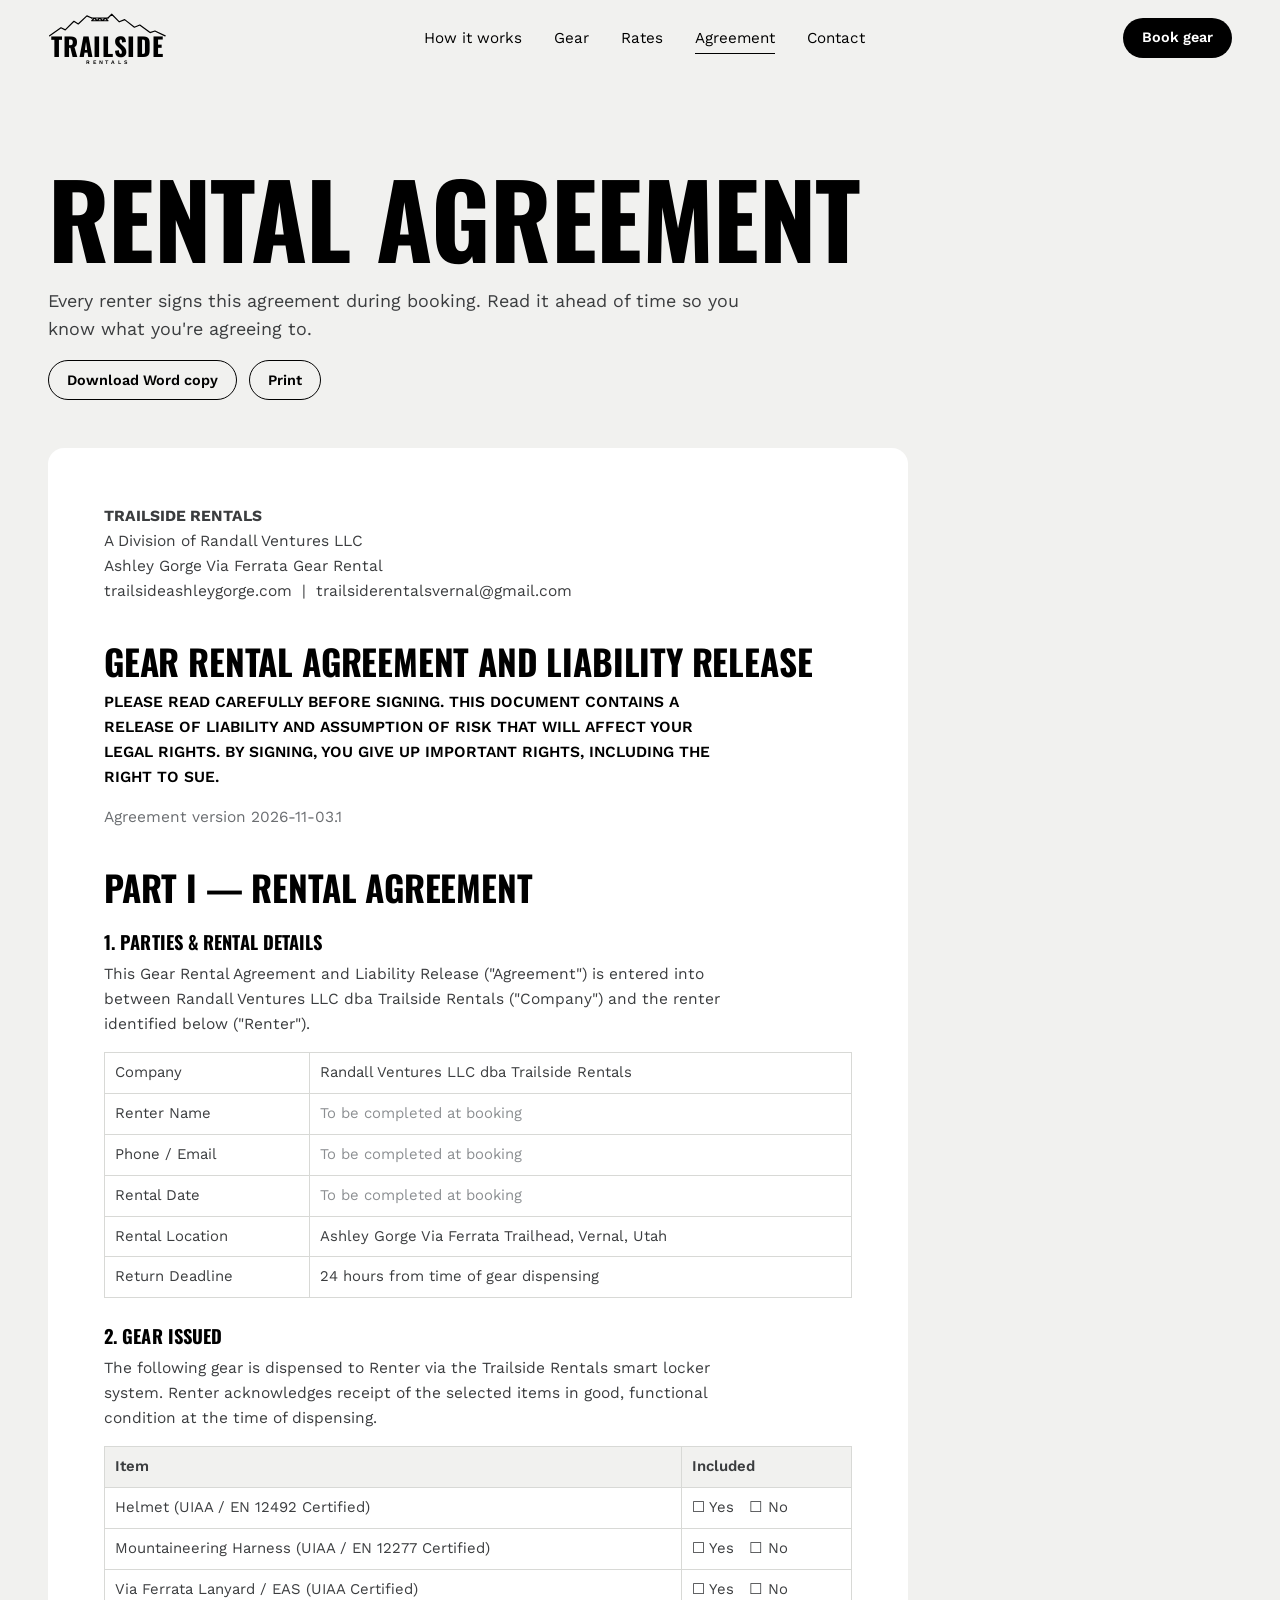
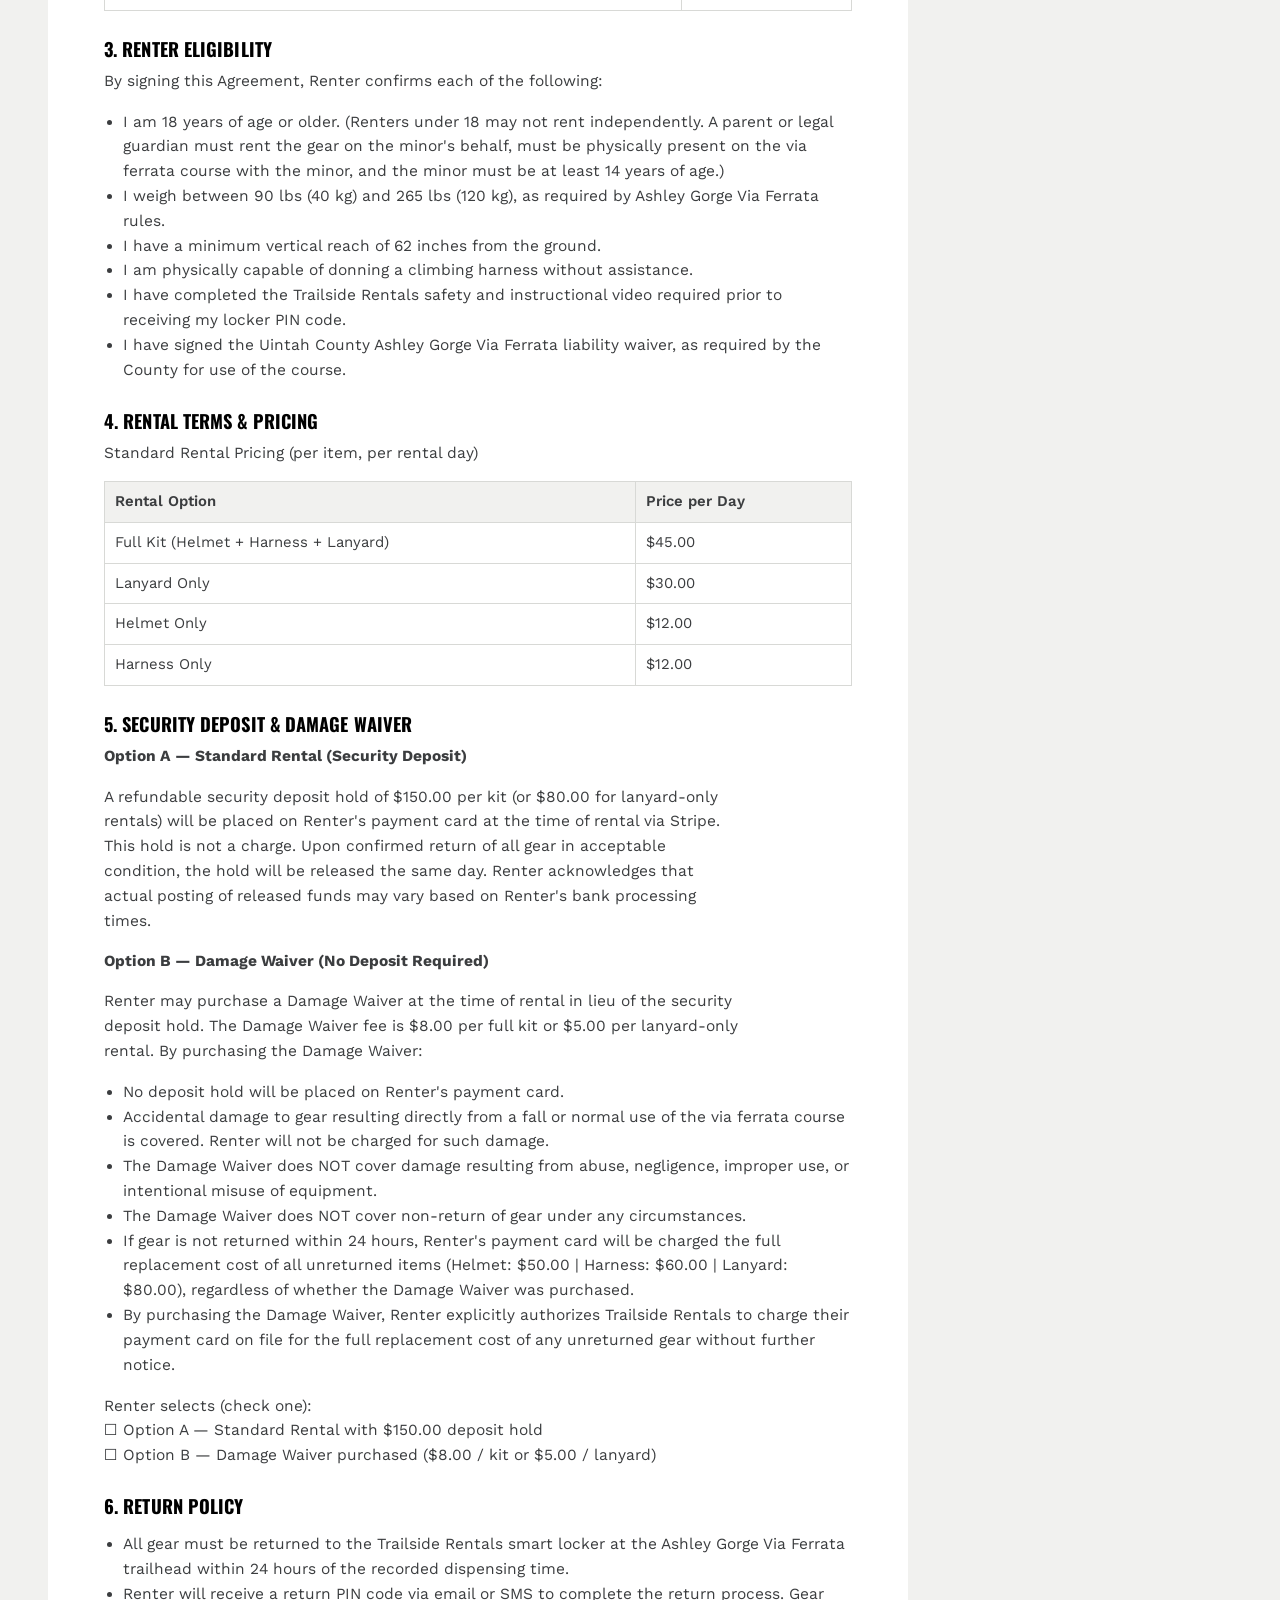
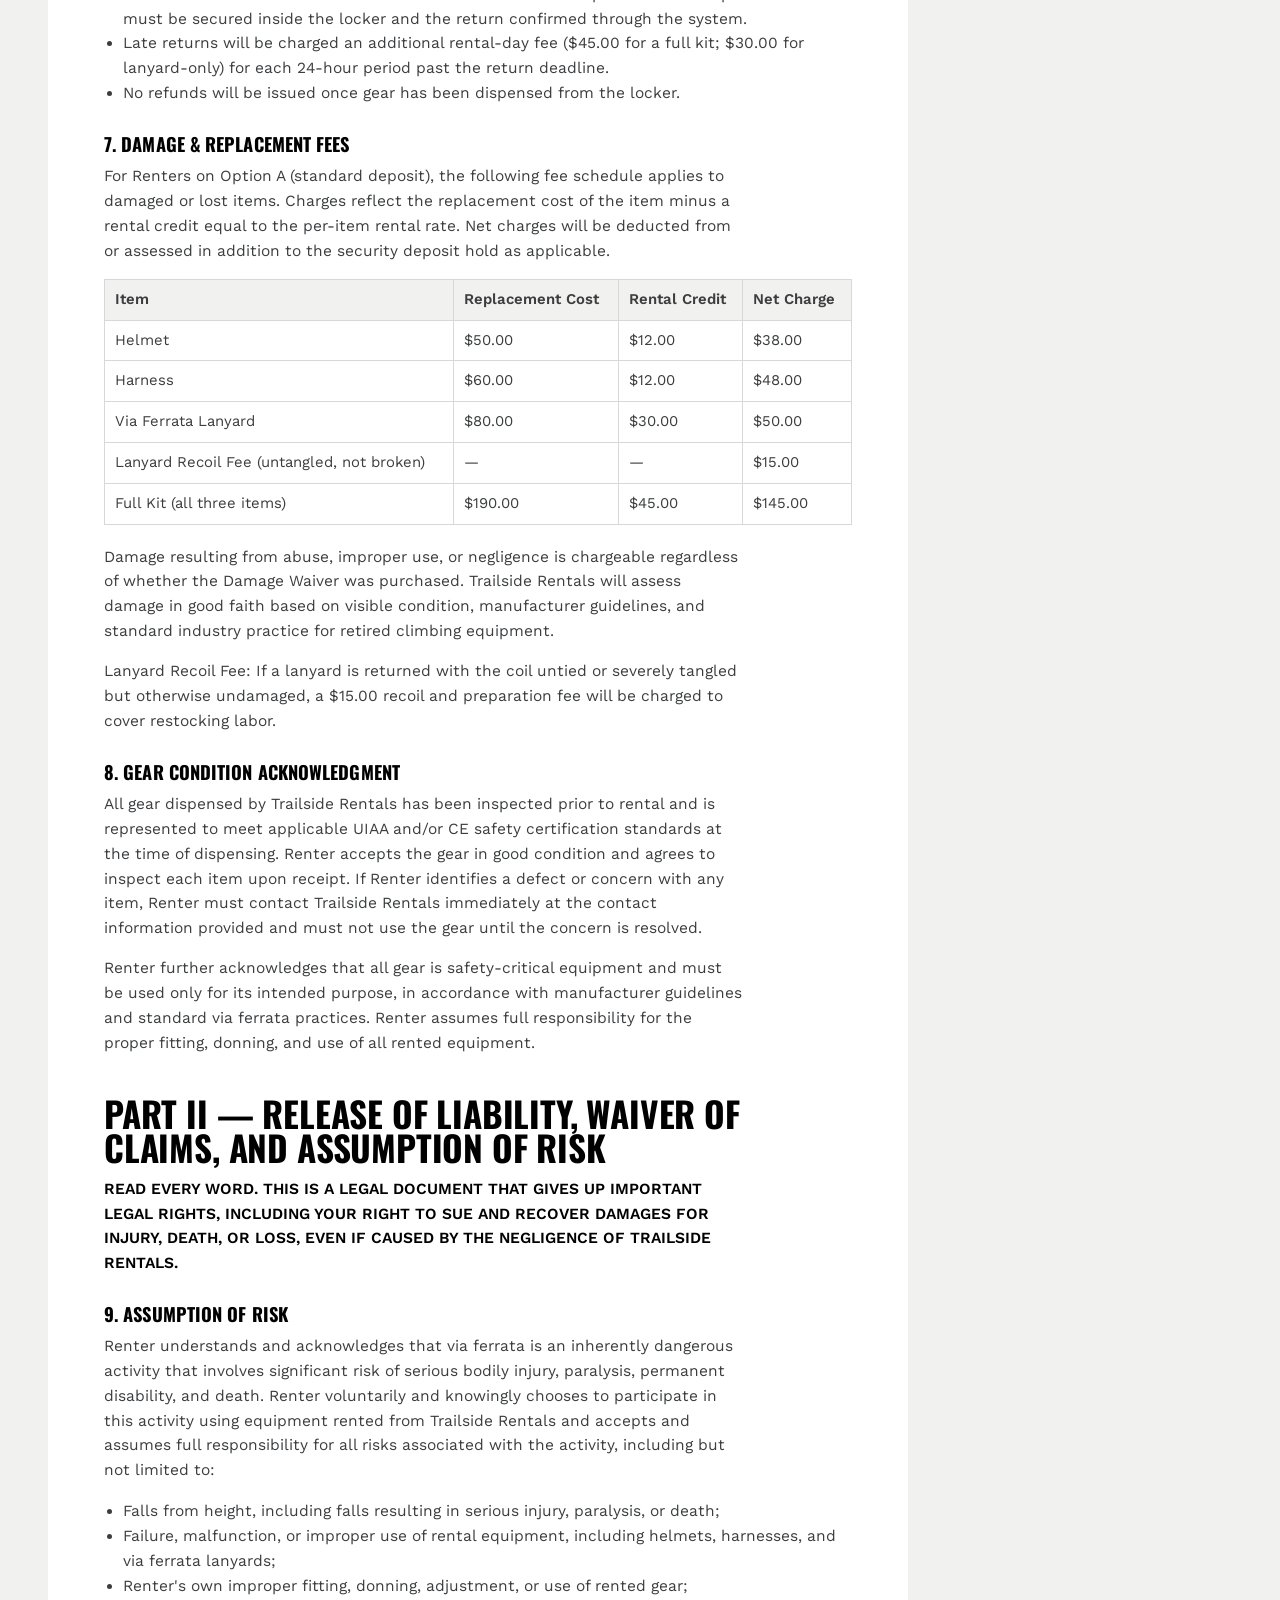
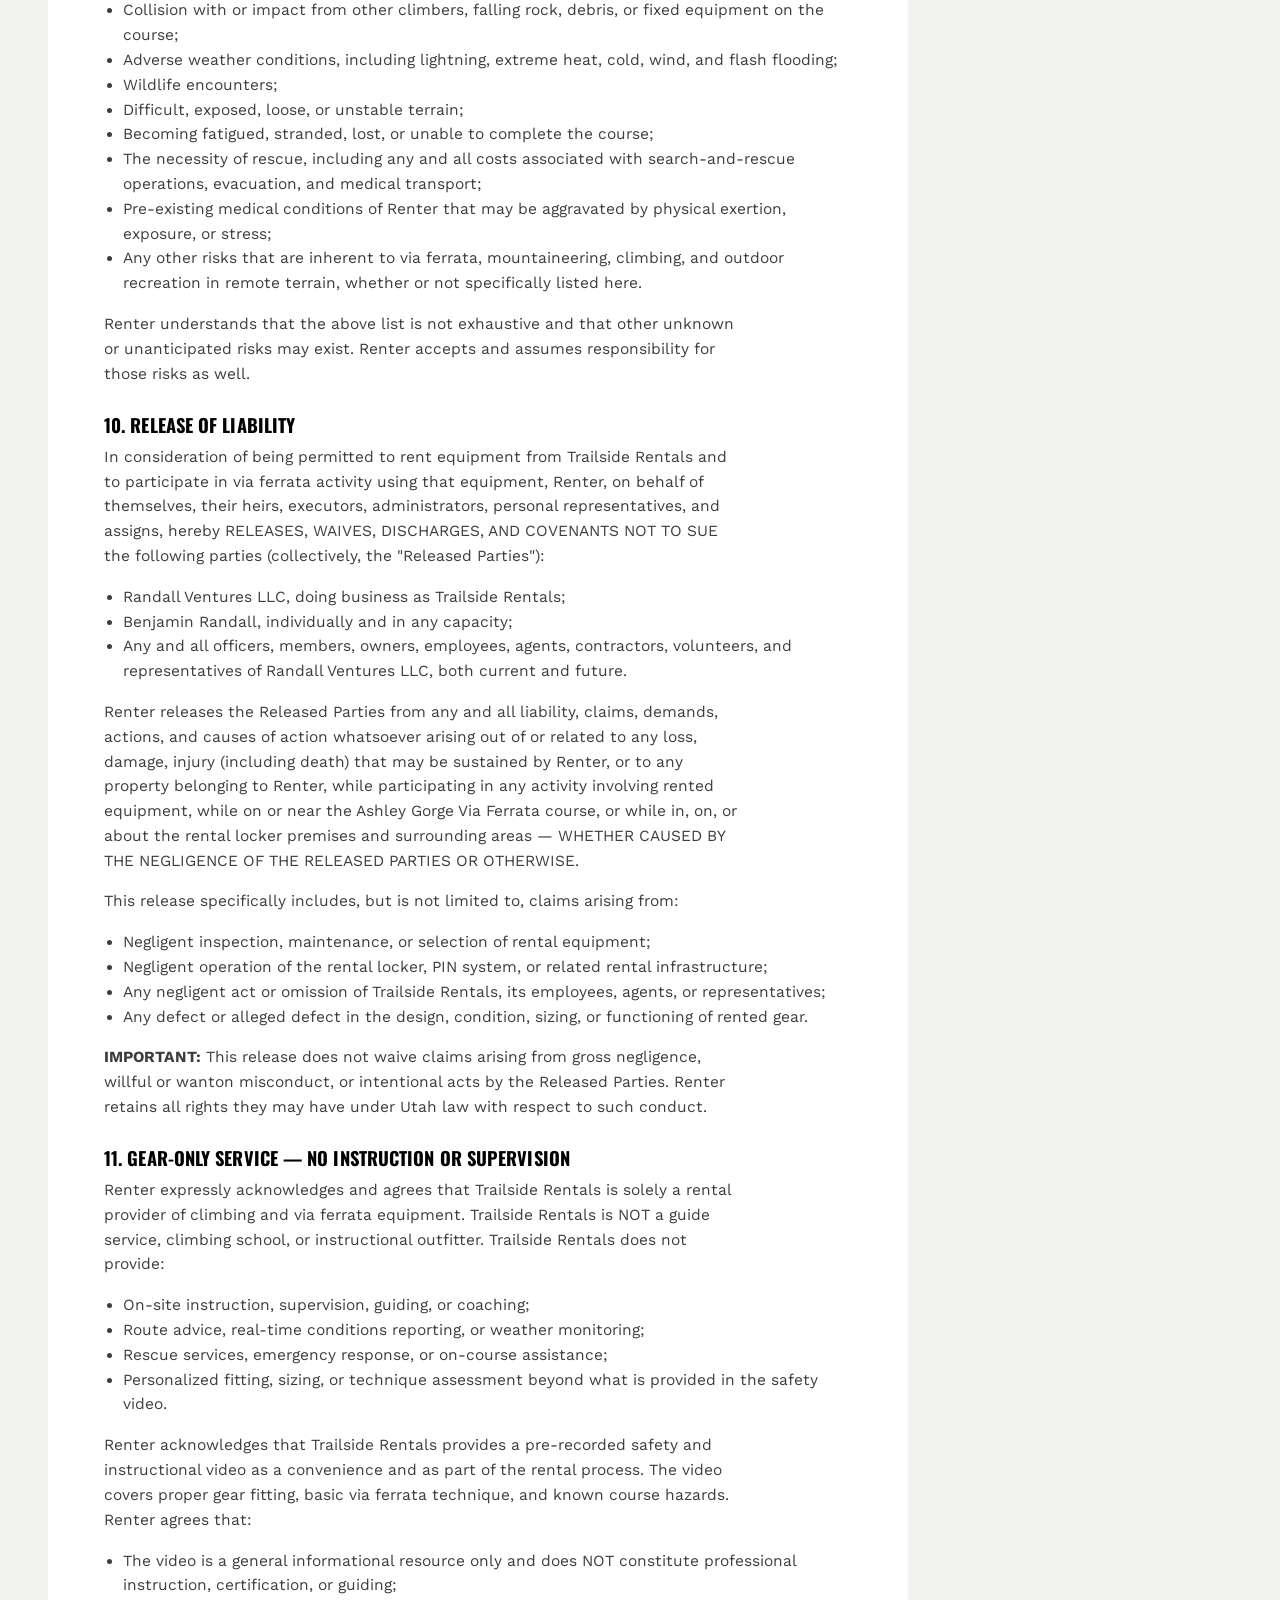
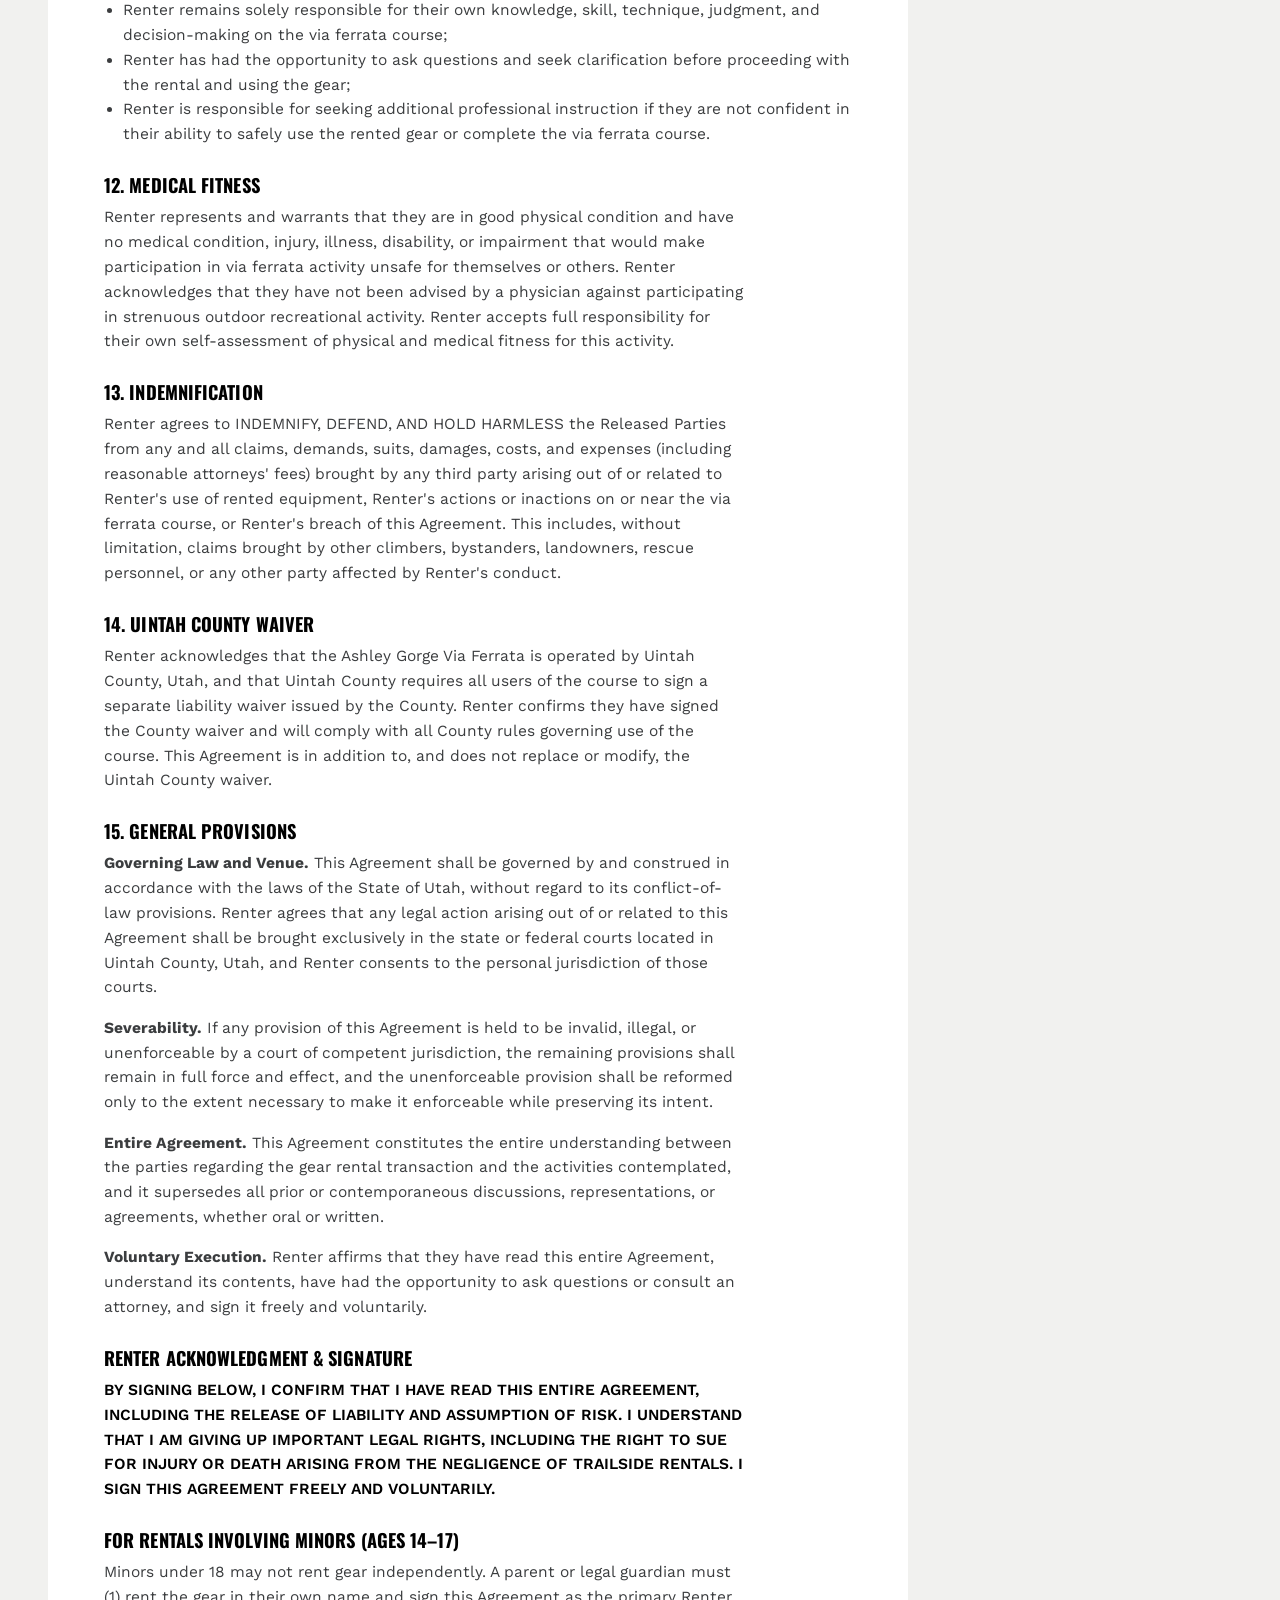
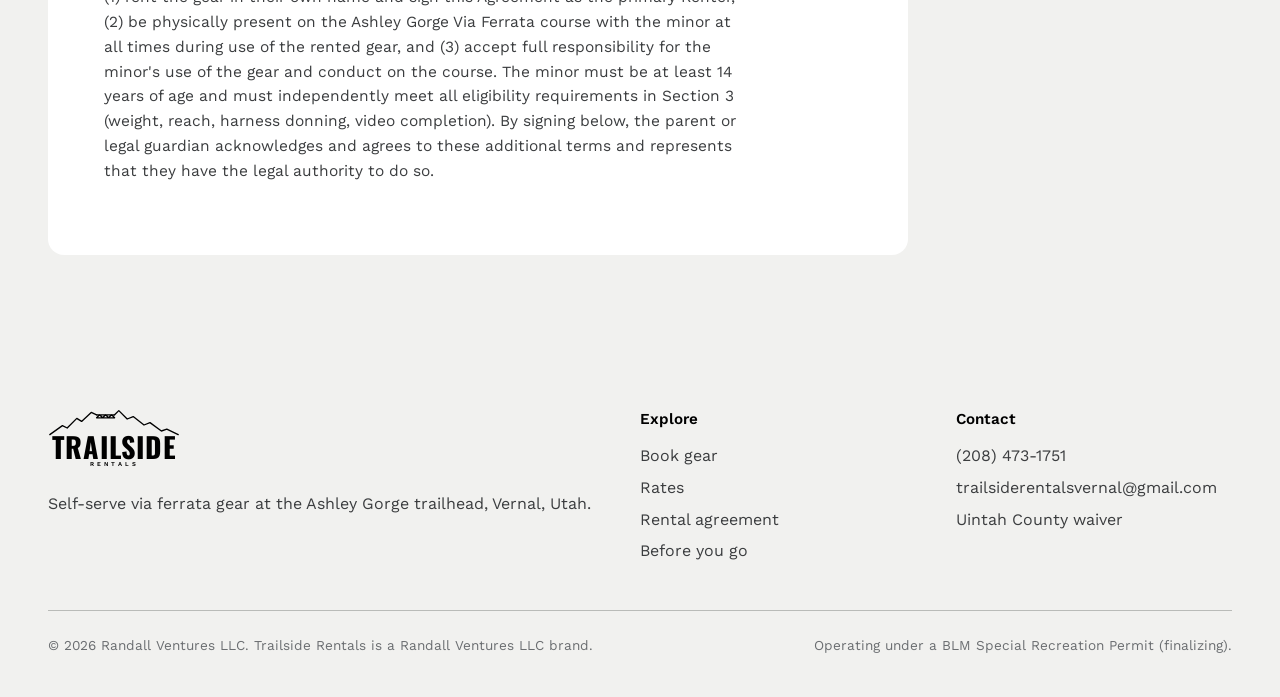
==== ridgeline-rentals-web/agreement.html @ 060b3551 "Rebrand to Trailside Rentals: new light design, booking demo with calendar and e-signed agreement - " ====
<!DOCTYPE html>
<html lang="en">
<head>
  <meta charset="UTF-8" />
  <meta name="viewport" content="width=device-width, initial-scale=1" />
  <title>Rental Agreement | Trailside Rentals</title>
  <meta name="description" content="Read the Trailside Rentals gear rental agreement and liability release before you book." />
  <meta name="theme-color" content="#F1F1EF" />
  <link rel="icon" href="favicon.ico" sizes="any" />
  <link rel="apple-touch-icon" href="apple-touch-icon.png" />
  <meta property="og:type" content="website" />
  <meta property="og:title" content="Rental Agreement | Trailside Rentals" />
  <meta property="og:description" content="Read the Trailside Rentals gear rental agreement and liability release before you book." />
  <meta property="og:image" content="assets/photos/og-image.jpg" />
  <meta name="twitter:card" content="summary_large_image" />
  <link rel="preconnect" href="https://fonts.googleapis.com" />
  <link rel="preconnect" href="https://fonts.gstatic.com" crossorigin />
  <link href="https://fonts.googleapis.com/css2?family=Oswald:wght@500;600;700&family=Work+Sans:wght@400;500;600&display=swap" rel="stylesheet" />
  <link rel="stylesheet" href="css/styles.css" />
</head>
<body data-page="agreement">
<a class="skip-link" href="#main">Skip to content</a>
<header class="site-header">
  <div class="wrap site-header__inner">
    <a class="brand" href="index.html" aria-label="Trailside Rentals home"><svg viewBox="0 0 220 100" role="img" aria-label="Trailside Rentals"><g fill="none" stroke="currentColor" stroke-width="2.2" stroke-linecap="round" stroke-linejoin="round"><path d="M3 46 L24 31 L32 35 L48 19 L56 24 L72 9 L81 13"/><path d="M81 13 H111 M81 18 H111 M81 18 L86 13 L91 18 L96 13 L101 18 L106 13 L111 18"/><path d="M111 13 L118 6 L132 20 L142 16 L160 30 L170 26 L189 40 L198 37 L217 46"/></g><text x="110" y="86" text-anchor="middle" font-family="Oswald, Arial Narrow, sans-serif" font-weight="700" font-size="47" letter-spacing="1.2" fill="currentColor">TRAILSIDE</text><text x="111" y="99" text-anchor="middle" font-family="Work Sans, sans-serif" font-weight="600" font-size="10" letter-spacing="5.4" fill="currentColor">RENTALS</text></svg></a>
    <nav class="nav" aria-label="Primary"><ul>
      <li><a href="index.html#how-it-works">How it works</a></li><li><a href="index.html#gear">Gear</a></li><li><a href="rates.html">Rates</a></li><li><a href="agreement.html" aria-current="page">Agreement</a></li><li><a href="index.html#contact">Contact</a></li>
    </ul></nav>
    <a class="btn btn--ink btn--sm header-cta" href="book.html">Book gear</a>
    <button class="menu-btn" type="button" aria-expanded="false" aria-controls="mobile-menu" aria-label="Menu"><span></span></button>
  </div>
  <div class="mobile-menu" id="mobile-menu">
    <ul><li><a href="index.html#how-it-works">How it works</a></li><li><a href="index.html#gear">Gear</a></li><li><a href="rates.html">Rates</a></li><li><a href="agreement.html">Agreement</a></li><li><a href="index.html#contact">Contact</a></li></ul>
    <a class="btn btn--ink" href="book.html" style="width:100%">Book gear</a>
  </div>
</header>

<main id="main">
  <section class="page-head">
    <div class="wrap">
      <h1>Rental agreement</h1>
      <p class="lede">Every renter signs this agreement during booking. Read it ahead of time so you know what you're agreeing to.</p>
      <div class="btn-row no-print"><a class="btn btn--line btn--sm" href="assets/Trailside_Rentals_Rental_Agreement.docx" download>Download Word copy</a><button class="btn btn--line btn--sm" type="button" onclick="window.print()">Print</button></div>
    </div>
  </section>
  <section class="wrap" style="padding-bottom:80px"><article class="doc" id="doc"></article></section>
</main>
<script>document.addEventListener("DOMContentLoaded",function(){document.getElementById("doc").innerHTML=window.TrailsideAgreement.render();});</script>

<footer class="site-footer">
  <div class="wrap">
    <div class="footer-grid">
      <div class="footer-brand">
        <svg viewBox="0 0 220 100" role="img" aria-label="Trailside Rentals"><g fill="none" stroke="currentColor" stroke-width="2.2" stroke-linecap="round" stroke-linejoin="round"><path d="M3 46 L24 31 L32 35 L48 19 L56 24 L72 9 L81 13"/><path d="M81 13 H111 M81 18 H111 M81 18 L86 13 L91 18 L96 13 L101 18 L106 13 L111 18"/><path d="M111 13 L118 6 L132 20 L142 16 L160 30 L170 26 L189 40 L198 37 L217 46"/></g><text x="110" y="86" text-anchor="middle" font-family="Oswald, Arial Narrow, sans-serif" font-weight="700" font-size="47" letter-spacing="1.2" fill="currentColor">TRAILSIDE</text><text x="111" y="99" text-anchor="middle" font-family="Work Sans, sans-serif" font-weight="600" font-size="10" letter-spacing="5.4" fill="currentColor">RENTALS</text></svg>
        <p style="margin-top:16px">Self-serve via ferrata gear at the Ashley Gorge trailhead, Vernal, Utah.</p>
      </div>
      <div>
        <h4>Explore</h4>
        <ul>
          <li><a href="book.html">Book gear</a></li>
          <li><a href="rates.html">Rates</a></li>
          <li><a href="agreement.html">Rental agreement</a></li>
          <li><a href="index.html#before-you-go">Before you go</a></li>
        </ul>
      </div>
      <div>
        <h4>Contact</h4>
        <ul>
          <li><a data-contact="phone" href="tel:+12084731751">(208) 473-1751</a></li>
          <li><a data-contact="email" href="mailto:trailsiderentalsvernal@gmail.com">trailsiderentalsvernal@gmail.com</a></li>
          <li><a href="https://www.ashleygorgeviaferrata.com/waiver" rel="noopener" target="_blank">Uintah County waiver</a></li>
        </ul>
      </div>
    </div>
    <div class="footer-bottom">
      <span>© <span data-year>2026</span> Randall Ventures LLC. Trailside Rentals is a Randall Ventures LLC brand.</span>
      <span>Operating under a BLM Special Recreation Permit (finalizing).</span>
    </div>
  </div>
</footer>
<script src="js/config.js"></script>
<script src="js/agreement.js"></script>
<script src="js/site.js"></script>
</body>
</html>
---- ridgeline-rentals-web/css/styles.css ----
/* ==========================================================================
   Trailside Rentals — styles.css
   Light, quiet, outdoor-premium. Oswald for display, Work Sans for reading.
   ========================================================================== */

:root {
  --paper: #F1F1EF;
  --white: #FFFFFF;
  --ink: #000000;
  --graphite: #3B3D3F;
  --muted: #6B6E71;
  --line: #D8D9D6;
  --line-strong: #B9BBB8;
  --glacier: #9FCBE6;
  --glacier-soft: #DCEDF7;
  --glacier-deep: #2B6A91;
  --juniper: #4C6B4F;
  --juniper-soft: #E2EBE1;
  --danger: #A1362B;

  --font-display: "Oswald", "Arial Narrow", sans-serif;
  --font-body: "Work Sans", system-ui, -apple-system, "Segoe UI", sans-serif;

  --radius-lg: 28px;
  --radius-md: 16px;
  --radius-sm: 10px;
  --pill: 999px;

  --gutter: clamp(16px, 4vw, 48px);
  --maxw: 1320px;
  --section: clamp(72px, 10vw, 140px);
}

*, *::before, *::after { box-sizing: border-box; }
html { -webkit-text-size-adjust: 100%; scroll-behavior: smooth; }
body {
  margin: 0;
  background: var(--paper);
  color: var(--graphite);
  font-family: var(--font-body);
  font-size: 1rem;
  line-height: 1.6;
  -webkit-font-smoothing: antialiased;
  text-rendering: optimizeLegibility;
}
img { display: block; max-width: 100%; height: auto; }
a { color: inherit; }
button, input, select, textarea { font: inherit; color: inherit; }

:focus-visible { outline: 2px solid var(--glacier-deep); outline-offset: 3px; border-radius: 4px; }
.sr-only { position: absolute; width: 1px; height: 1px; padding: 0; margin: -1px; overflow: hidden; clip: rect(0,0,0,0); white-space: nowrap; border: 0; }
.skip-link { position: absolute; left: 12px; top: -60px; z-index: 100; background: var(--ink); color: var(--white); padding: 10px 16px; border-radius: var(--pill); text-decoration: none; }
.skip-link:focus { top: 12px; }

/* ---------- type ---------- */
h1, h2, h3, .display {
  font-family: var(--font-display);
  font-weight: 700;
  text-transform: uppercase;
  color: var(--ink);
  letter-spacing: -0.005em;
  line-height: 0.98;
  margin: 0;
}
h1 { font-size: clamp(3.4rem, 10.5vw, 9.5rem); }
h2 { font-size: clamp(2.4rem, 5.6vw, 4.6rem); }
h3 { font-size: clamp(1.35rem, 2vw, 1.6rem); line-height: 1.1; letter-spacing: 0.005em; }
p { margin: 0 0 1em; max-width: 64ch; }
.lede { font-size: clamp(1.08rem, 1.4vw, 1.25rem); line-height: 1.55; color: var(--graphite); }
.small { font-size: 0.875rem; color: var(--muted); }

/* ---------- layout ---------- */
.wrap { width: 100%; max-width: var(--maxw); margin: 0 auto; padding: 0 var(--gutter); }
.section { padding: var(--section) 0; }
.section--white { background: var(--white); }
.split { display: grid; gap: clamp(32px, 6vw, 96px); align-items: center; }
@media (min-width: 900px) {
  .split { grid-template-columns: 1fr 1fr; }
  .split--wide-left { grid-template-columns: 1.15fr 0.85fr; }
}
.stack > * + * { margin-top: 1.25rem; }

/* ---------- buttons ---------- */
.btn {
  display: inline-flex; align-items: center; justify-content: center; gap: 10px;
  min-height: 48px; padding: 0 24px;
  border-radius: var(--pill); border: 1.5px solid transparent;
  font-family: var(--font-body); font-weight: 600; font-size: 0.98rem;
  text-decoration: none; cursor: pointer; white-space: nowrap;
  transition: background-color .18s ease, color .18s ease, border-color .18s ease;
}
.btn--ink { background: var(--ink); color: var(--white); }
.btn--ink:hover { background: var(--graphite); }
.btn--glacier { background: var(--glacier); color: var(--ink); }
.btn--glacier:hover { background: #8BBEDD; }
.btn--line { border-color: var(--ink); color: var(--ink); background: transparent; }
.btn--line:hover { background: var(--ink); color: var(--white); }
.btn[disabled], .btn[aria-disabled="true"] { opacity: .4; cursor: not-allowed; }
.btn--sm { min-height: 40px; padding: 0 18px; font-size: .9rem; }
.btn-row { display: flex; flex-wrap: wrap; gap: 12px; }

/* ---------- header ---------- */
.site-header {
  position: sticky; top: 0; z-index: 50;
  background: rgba(241, 241, 239, 0.92);
  backdrop-filter: saturate(140%) blur(10px);
  -webkit-backdrop-filter: saturate(140%) blur(10px);
  border-bottom: 1px solid transparent;
  transition: border-color .2s ease;
}
.site-header.is-scrolled { border-bottom-color: var(--line); }
.site-header__inner { display: flex; align-items: center; justify-content: space-between; gap: 24px; height: 76px; }
.brand { display: inline-flex; color: var(--ink); text-decoration: none; }
.brand svg { height: 54px; width: auto; }
.nav { display: none; }
.nav ul { display: flex; gap: 32px; list-style: none; margin: 0; padding: 0; }
.nav a { text-decoration: none; font-size: .95rem; color: var(--ink); padding: 6px 0; border-bottom: 1.5px solid transparent; }
.nav a:hover, .nav a[aria-current="page"] { border-bottom-color: var(--ink); }
.header-cta { display: none; }
.menu-btn {
  display: inline-flex; align-items: center; justify-content: center;
  width: 46px; height: 46px; border-radius: 50%; border: 1.5px solid var(--ink); background: transparent; cursor: pointer;
}
.menu-btn span { display: block; width: 18px; height: 1.5px; background: var(--ink); position: relative; }
.menu-btn span::before, .menu-btn span::after { content: ""; position: absolute; left: 0; width: 18px; height: 1.5px; background: var(--ink); transition: transform .2s ease; }
.menu-btn span::before { top: -6px; } .menu-btn span::after { top: 6px; }
.menu-btn[aria-expanded="true"] span { background: transparent; }
.menu-btn[aria-expanded="true"] span::before { transform: translateY(6px) rotate(45deg); }
.menu-btn[aria-expanded="true"] span::after { transform: translateY(-6px) rotate(-45deg); }
.mobile-menu { display: none; padding: 8px var(--gutter) 28px; border-bottom: 1px solid var(--line); }
.mobile-menu.is-open { display: block; }
.mobile-menu ul { list-style: none; margin: 0 0 20px; padding: 0; }
.mobile-menu a:not(.btn) { display: block; padding: 14px 0; font-family: var(--font-display); font-weight: 600; text-transform: uppercase; font-size: 1.6rem; color: var(--ink); text-decoration: none; border-bottom: 1px solid var(--line); }
@media (min-width: 900px) {
  .nav, .header-cta { display: flex; }
  .menu-btn, .mobile-menu, .mobile-menu.is-open { display: none; }
}

/* ---------- hero ---------- */
.hero { padding: clamp(28px, 5vw, 64px) 0 0; }
.hero__title { line-height: 0.9; }
.hero__title .line { display: block; overflow: hidden; }
.hero__title .line > span { display: inline-block; }
.hero__row { display: grid; gap: 24px; margin-top: clamp(24px, 3vw, 40px); align-items: end; }
.hero__row .lede { margin: 0; }
@media (min-width: 900px) { .hero__row { grid-template-columns: 1fr auto; } }
.hero__media {
  position: relative; margin-top: clamp(28px, 4vw, 56px);
  border-radius: var(--radius-lg); overflow: hidden; background: #cfcfcb;
  aspect-ratio: 4 / 5;
}
@media (min-width: 700px) { .hero__media { aspect-ratio: 16 / 8; } }
.hero__media img { width: 100%; height: 100%; object-fit: cover; }
.hero__tag {
  position: absolute; left: 16px; bottom: 16px;
  display: inline-flex; align-items: center; gap: 10px;
  background: var(--white); color: var(--ink); border-radius: var(--pill);
  padding: 10px 16px; font-size: .88rem; font-weight: 500;
}
.dot { width: 8px; height: 8px; border-radius: 50%; background: var(--juniper); flex: none; }
.dot--blue { background: var(--glacier-deep); }

/* page-load moment (only one on the site) */
@media (prefers-reduced-motion: no-preference) {
  .js .hero__title .line > span { transform: translateY(105%); transition: transform .9s cubic-bezier(.2,.7,.1,1); }
  .js .hero__title .line:nth-child(2) > span { transition-delay: .08s; }
  .js .hero__title .line:nth-child(3) > span { transition-delay: .16s; }
  .js .hero__media img { transform: scale(1.06); opacity: 0; transition: transform 1.6s cubic-bezier(.2,.7,.1,1) .1s, opacity .8s ease .1s; }
  .js.is-loaded .hero__title .line > span { transform: none; }
  .js.is-loaded .hero__media img { transform: none; opacity: 1; }
}

/* ---------- intro ---------- */
.photo { border-radius: var(--radius-lg); overflow: hidden; background: #cfcfcb; }
.photo img { width: 100%; height: 100%; object-fit: cover; }
.photo--tall { aspect-ratio: 4 / 5; }
.facts { display: grid; grid-template-columns: repeat(auto-fit, minmax(96px, 1fr)); gap: 0; margin-top: 32px; border-top: 1px solid var(--line-strong); }
.fact { padding: 18px 16px 0 0; }
.fact strong { display: block; font-family: var(--font-display); font-size: 2rem; color: var(--ink); font-weight: 600; line-height: 1.1; }
.fact span { font-size: .9rem; color: var(--muted); }

/* ---------- steps ---------- */
.steps { list-style: none; margin: 40px 0 0; padding: 0; counter-reset: step; }
.steps li { counter-increment: step; display: grid; grid-template-columns: 56px 1fr; gap: 8px 16px; padding: 22px 0; border-top: 1px solid var(--line-strong); }
.steps li:last-child { border-bottom: 1px solid var(--line-strong); }
.steps li::before { content: counter(step); font-family: var(--font-display); font-size: 1.9rem; font-weight: 600; color: var(--ink); line-height: 1; }
.steps h3 { font-size: 1.3rem; margin-bottom: 4px; }
.steps p { margin: 0; color: var(--muted); }

/* ---------- location band ---------- */
.band { position: relative; border-radius: var(--radius-lg); overflow: hidden; min-height: 560px; display: flex; align-items: flex-end; background: #2a2b2c; }
.band img { position: absolute; inset: 0; width: 100%; height: 100%; object-fit: cover; }
.band::after { content: ""; position: absolute; inset: 0; background: linear-gradient(90deg, rgba(0,0,0,.72) 0%, rgba(0,0,0,.45) 45%, rgba(0,0,0,.05) 80%), linear-gradient(180deg, rgba(0,0,0,0) 50%, rgba(0,0,0,.35) 100%); }
@media (max-width: 700px) { .band::after { background: linear-gradient(180deg, rgba(0,0,0,.1) 0%, rgba(0,0,0,.75) 70%); } }
.band__body { position: relative; z-index: 1; padding: clamp(24px, 5vw, 64px); color: var(--white); max-width: 760px; }
.band__body h2 { color: var(--white); }
.band__body p { color: rgba(255,255,255,.88); margin-top: 18px; }

/* ---------- gear ---------- */
.gear-grid { display: grid; gap: 16px; margin-top: 40px; grid-template-columns: 1fr; }
@media (min-width: 640px) { .gear-grid { grid-template-columns: 1fr 1fr; } }
@media (min-width: 1080px) { .gear-grid { grid-template-columns: repeat(4, 1fr); } }
.gear { background: var(--white); border-radius: var(--radius-md); padding: 20px 20px 24px; display: flex; flex-direction: column; }
.gear__img { aspect-ratio: 1; display: grid; place-items: center; padding: 8%; }
.gear__img img { width: 100%; height: 100%; object-fit: contain; }
.gear h3 { margin-top: 12px; }
.gear p { color: var(--muted); font-size: .95rem; margin: 8px 0 16px; }
.gear__price { margin-top: auto; font-weight: 600; color: var(--ink); }
.gear__price span + span { font-weight: 400; color: var(--muted); }

/* ---------- tips ---------- */
.tips { display: grid; gap: 0 48px; margin-top: 40px; }
@media (min-width: 800px) { .tips { grid-template-columns: 1fr 1fr; } }
.tip { padding: 22px 0; border-top: 1px solid var(--line-strong); }
.tip h3 { font-size: 1.2rem; margin-bottom: 6px; }
.tip p { margin: 0; color: var(--muted); }
.tip--flag { border-top-color: var(--glacier-deep); }
.tip--flag h3 { color: var(--glacier-deep); }

/* ---------- gallery ---------- */
.gallery { display: grid; grid-auto-flow: column; grid-auto-columns: minmax(240px, 30%); gap: 16px; overflow-x: auto; scroll-snap-type: x mandatory; padding: 0 var(--gutter) 12px; margin-top: 40px; scrollbar-width: thin; }
@media (max-width: 640px) { .gallery { grid-auto-columns: 76%; } }
.gallery figure { margin: 0; scroll-snap-align: start; border-radius: var(--radius-md); overflow: hidden; aspect-ratio: 3 / 4; background: #cfcfcb; }
.gallery img { width: 100%; height: 100%; object-fit: cover; }
.gallery-head { display: flex; align-items: end; justify-content: space-between; gap: 24px; flex-wrap: wrap; }

/* ---------- cta + contact ---------- */
.cta { background: var(--ink); color: var(--white); border-radius: var(--radius-lg); padding: clamp(36px, 7vw, 96px); display: grid; gap: 32px; }
.cta h2 { color: var(--white); }
.cta p { color: rgba(255,255,255,.8); }
@media (min-width: 900px) { .cta { grid-template-columns: 1.3fr 1fr; align-items: end; } }
.contact-list { list-style: none; margin: 0; padding: 0; }
.contact-list li { padding: 14px 0; border-top: 1px solid rgba(255,255,255,.2); display: flex; justify-content: space-between; gap: 16px; flex-wrap: wrap; }
.contact-list span { color: rgba(255,255,255,.6); font-size: .9rem; }
.contact-list a { color: var(--white); text-decoration: none; }
.contact-list a:hover { text-decoration: underline; }

/* ---------- footer ---------- */
.site-footer { padding: 72px 0 40px; }
.footer-grid { display: grid; gap: 40px; padding-bottom: 40px; border-bottom: 1px solid var(--line-strong); }
@media (min-width: 800px) { .footer-grid { grid-template-columns: 2fr 1fr 1fr; } }
.footer-grid h4 { font-family: var(--font-body); font-size: .95rem; font-weight: 600; color: var(--ink); margin: 0 0 12px; }
.footer-grid ul { list-style: none; margin: 0; padding: 0; }
.footer-grid li { margin: 6px 0; }
.footer-grid a { text-decoration: none; color: var(--graphite); }
.footer-grid a:hover { color: var(--ink); text-decoration: underline; }
.footer-brand svg { height: 60px; width: auto; color: var(--ink); }
.footer-bottom { padding-top: 24px; font-size: .85rem; color: var(--muted); display: flex; flex-wrap: wrap; gap: 8px 24px; justify-content: space-between; }

/* ---------- page head (inner pages) ---------- */
.page-head { padding: clamp(40px, 7vw, 96px) 0 clamp(24px, 4vw, 48px); }
.page-head h1 { font-size: clamp(3rem, 8vw, 6.5rem); }
.page-head .lede { margin-top: 20px; }

/* ---------- rates ---------- */
.rate-table { width: 100%; border-collapse: collapse; margin-top: 32px; background: var(--white); border-radius: var(--radius-md); overflow: hidden; }
.rate-table th, .rate-table td { text-align: left; padding: 18px 20px; border-bottom: 1px solid var(--line); vertical-align: middle; }
.rate-table thead th { font-size: .85rem; font-weight: 600; color: var(--muted); background: var(--white); }
.rate-table tbody tr:last-child td { border-bottom: 0; }
.rate-table .item { display: flex; align-items: center; gap: 16px; }
.rate-table .item img { width: 56px; height: 56px; object-fit: contain; }
.rate-table .item strong { display: block; color: var(--ink); }
.rate-table .item small { color: var(--muted); }
.rate-table .num { font-weight: 600; color: var(--ink); white-space: nowrap; }
@media (max-width: 640px) {
  .rate-table thead { display: none; }
  .rate-table tr { display: grid; grid-template-columns: 1fr auto; padding: 14px 16px; border-bottom: 1px solid var(--line); }
  .rate-table td { border: 0; padding: 4px 0; }
  .rate-table td[data-label]::before { content: attr(data-label) " "; color: var(--muted); font-weight: 400; }
  .rate-table td:first-child { grid-column: 1 / -1; }
}
.panel { background: var(--white); border-radius: var(--radius-md); padding: clamp(20px, 3vw, 32px); }
.panel h3 { margin-bottom: 12px; }
.check-list { list-style: none; margin: 0; padding: 0; }
.check-list li { position: relative; padding: 10px 0 10px 30px; border-top: 1px solid var(--line); }
.check-list li:first-child { border-top: 0; }
.check-list li::before { content: ""; position: absolute; left: 2px; top: 17px; width: 12px; height: 7px; border-left: 2px solid var(--juniper); border-bottom: 2px solid var(--juniper); transform: rotate(-45deg); }
.two-col { display: grid; gap: 16px; margin-top: 24px; }
@media (min-width: 800px) { .two-col { grid-template-columns: 1fr 1fr; } }

/* ---------- agreement (read view) ---------- */
.doc { background: var(--white); border-radius: var(--radius-md); padding: clamp(20px, 5vw, 56px); max-width: 860px; }
.doc h2 { font-size: clamp(1.6rem, 3vw, 2.2rem); margin: 40px 0 12px; }
.doc h3 { font-size: 1.15rem; margin: 28px 0 10px; }
.doc p, .doc li { font-size: .97rem; }
.doc .warn { font-weight: 600; color: var(--ink); }
.doc { overflow-wrap: anywhere; }
.doc table { width: 100%; border-collapse: collapse; margin: 12px 0 20px; font-size: .93rem; }
.doc th, .doc td { border: 1px solid var(--line); padding: 8px 10px; text-align: left; }
.doc th { background: var(--paper); font-weight: 600; }
.doc ul { padding-left: 1.2em; }

/* ==========================================================================
   Booking
   ========================================================================== */
.demo-note { background: var(--glacier-soft); color: var(--ink); border-radius: var(--radius-sm); padding: 12px 16px; font-size: .92rem; display: flex; gap: 10px; align-items: flex-start; }
.progress { list-style: none; display: flex; gap: 8px; padding: 0; margin: 28px 0 32px; overflow-x: auto; }
.progress li { flex: 1 1 0; min-width: 120px; }
.progress .bar { display: block; height: 4px; border-radius: 4px; background: var(--line); }
.progress .label { display: block; margin-top: 8px; font-size: .85rem; color: var(--muted); white-space: nowrap; }
.progress li.is-done .bar, .progress li.is-current .bar { background: var(--ink); }
.progress li.is-current .label { color: var(--ink); font-weight: 600; }

.booking { display: grid; gap: 24px; align-items: start; padding-bottom: 120px; }
@media (min-width: 1000px) { .booking { grid-template-columns: minmax(0, 1fr) 360px; gap: 40px; padding-bottom: 80px; } }
.step-panel { display: none; }
.step-panel.is-active { display: block; }
.card { background: var(--white); border-radius: var(--radius-md); padding: clamp(18px, 3vw, 32px); }
.card + .card { margin-top: 16px; }
.card__head { display: flex; justify-content: space-between; align-items: baseline; gap: 16px; flex-wrap: wrap; margin-bottom: 16px; }
.card h2 { font-size: clamp(1.6rem, 3vw, 2.1rem); }
.card .hint { color: var(--muted); font-size: .92rem; margin: 6px 0 0; }

/* calendar */
.cal-nav { display: flex; align-items: center; gap: 8px; }
.cal-nav .month { font-family: var(--font-display); font-weight: 600; text-transform: uppercase; font-size: 1.3rem; color: var(--ink); min-width: 170px; text-align: center; }
.icon-btn { width: 40px; height: 40px; border-radius: 50%; border: 1.5px solid var(--line-strong); background: var(--white); cursor: pointer; display: inline-grid; place-items: center; }
.icon-btn:hover:not([disabled]) { border-color: var(--ink); }
.icon-btn[disabled] { opacity: .35; cursor: not-allowed; }
.cal { display: grid; grid-template-columns: repeat(7, 1fr); gap: 6px; }
.cal .dow { font-size: .78rem; color: var(--muted); text-align: center; padding: 4px 0; }
.day {
  position: relative; min-height: 64px; border-radius: var(--radius-sm); border: 1.5px solid var(--line);
  background: var(--white); text-align: left; padding: 8px; cursor: pointer; display: flex; flex-direction: column; justify-content: space-between;
}
.day .n { font-weight: 600; color: var(--ink); font-size: .95rem; }
.day .q { font-size: .72rem; color: var(--juniper); line-height: 1.2; }
.day .q b { font-weight: 700; }
.day:hover:not([disabled]) { border-color: var(--ink); }
.day.is-low .q { color: var(--graphite); }
.day[disabled] { cursor: not-allowed; background: var(--paper); border-color: transparent; }
.day[disabled] .n { color: #A7AAAC; font-weight: 500; }
.day.is-closed .q, .day.is-soldout .q { color: #8C8F92; }
.day.is-closed { background: repeating-linear-gradient(135deg, var(--paper) 0 6px, #E6E6E3 6px 7px); }
.day.is-start, .day.is-end { background: var(--ink); border-color: var(--ink); }
.day.is-start .n, .day.is-end .n, .day.is-start .q, .day.is-end .q { color: var(--white); }
.day.is-in { background: var(--glacier-soft); border-color: var(--glacier); }
.day.is-blank { visibility: hidden; }
@media (max-width: 520px) {
  .day { min-height: 54px; padding: 6px 5px; }
  .day .q .long { display: none; }
}
.legend { display: flex; flex-wrap: wrap; gap: 8px 20px; margin-top: 16px; font-size: .82rem; color: var(--muted); }
.legend span { display: inline-flex; align-items: center; gap: 8px; }
.sw { width: 14px; height: 14px; border-radius: 4px; border: 1.5px solid var(--line); background: var(--white); }
.sw--sel { background: var(--ink); border-color: var(--ink); }
.sw--closed { background: repeating-linear-gradient(135deg, var(--paper) 0 3px, #D0D0CC 3px 4px); border-color: transparent; }
.sw--avail { border-color: var(--juniper); background: var(--juniper-soft); }

.seg { display: inline-flex; background: var(--paper); border-radius: var(--pill); padding: 4px; gap: 4px; }
.seg button { border: 0; background: transparent; border-radius: var(--pill); padding: 10px 20px; cursor: pointer; font-weight: 500; }
.seg button[aria-pressed="true"] { background: var(--ink); color: var(--white); }
.seg button[disabled] { opacity: .4; cursor: not-allowed; }
.length-row { display: flex; flex-wrap: wrap; align-items: center; gap: 12px 20px; margin-top: 20px; padding-top: 20px; border-top: 1px solid var(--line); }
.length-row .sel { font-weight: 600; color: var(--ink); }

/* items */
.items { display: grid; gap: 0; }
.item-row { display: grid; grid-template-columns: 64px 1fr auto; gap: 16px; align-items: center; padding: 16px 0; border-top: 1px solid var(--line); }
.item-row:first-child { border-top: 0; padding-top: 0; }
.item-row img { width: 64px; height: 64px; object-fit: contain; }
.item-row strong { color: var(--ink); display: block; }
.item-row .meta { font-size: .88rem; color: var(--muted); }
.stepper { display: inline-flex; align-items: center; border: 1.5px solid var(--line-strong); border-radius: var(--pill); }
.stepper button { width: 40px; height: 40px; border: 0; background: transparent; cursor: pointer; font-size: 1.2rem; border-radius: 50%; }
.stepper button[disabled] { opacity: .3; cursor: not-allowed; }
.stepper output { min-width: 28px; text-align: center; font-weight: 600; color: var(--ink); }

.choice { display: grid; gap: 10px; }
.choice label { display: grid; grid-template-columns: 22px 1fr auto; gap: 12px; align-items: start; padding: 16px; border: 1.5px solid var(--line); border-radius: var(--radius-sm); cursor: pointer; }
.choice label:has(input:checked) { border-color: var(--ink); background: var(--paper); }
.choice input { margin-top: 3px; accent-color: var(--ink); width: 18px; height: 18px; }
.choice strong { color: var(--ink); }
.choice .meta { font-size: .88rem; color: var(--muted); display: block; margin-top: 2px; }

/* forms */
.field { display: grid; gap: 6px; }
.field label, .field .lab { font-size: .88rem; font-weight: 600; color: var(--ink); }
.field input, .field select { min-height: 48px; border: 1.5px solid var(--line-strong); border-radius: var(--radius-sm); padding: 10px 14px; background: var(--white); }
.field input:focus, .field select:focus { outline: none; border-color: var(--ink); box-shadow: 0 0 0 3px var(--glacier-soft); }
.field .err { color: var(--danger); font-size: .85rem; min-height: 0; }
.field.has-error input, .field.has-error select { border-color: var(--danger); }
.grid-2 { display: grid; gap: 16px; }
@media (min-width: 640px) { .grid-2 { grid-template-columns: 1fr 1fr; } }
.grid-3 { display: grid; gap: 16px; }
@media (min-width: 760px) { .grid-3 { grid-template-columns: 1.4fr 1fr 1fr; } }
.climber { padding: 20px 0; border-top: 1px solid var(--line); }
.climber:first-of-type { border-top: 0; padding-top: 0; }
.climber h3 { font-size: 1.1rem; margin-bottom: 14px; display: flex; gap: 10px; align-items: center; }
.tag { font-family: var(--font-body); text-transform: none; font-size: .78rem; font-weight: 600; background: var(--paper); color: var(--graphite); border-radius: var(--pill); padding: 3px 10px; letter-spacing: 0; }
.tag--ok { background: var(--juniper-soft); color: var(--juniper); }
.form-error { color: var(--danger); font-size: .92rem; margin-top: 12px; }

/* agreement signing */
.signers { display: flex; flex-wrap: wrap; gap: 8px; margin-bottom: 20px; }
.signer-chip { border: 1.5px solid var(--line-strong); background: var(--white); border-radius: var(--pill); padding: 8px 14px; font-size: .9rem; cursor: pointer; display: inline-flex; gap: 8px; align-items: center; }
.signer-chip[aria-current="true"] { border-color: var(--ink); background: var(--ink); color: var(--white); }
.signer-chip .ok { color: var(--juniper); font-weight: 700; }
.signer-chip[aria-current="true"] .ok { color: var(--glacier); }
.doc-scroll { max-height: 420px; overflow-y: auto; border: 1.5px solid var(--line); border-radius: var(--radius-sm); padding: 20px 22px; background: #FBFBFA; }
.doc-scroll .doc { padding: 0; background: transparent; }
.doc-scroll .doc h2 { font-size: 1.35rem; margin-top: 28px; }
.doc-scroll .doc h2:first-child { margin-top: 0; }
.scroll-status { font-size: .85rem; color: var(--muted); margin-top: 8px; }
.scroll-status.is-done { color: var(--juniper); }
.ack { display: grid; gap: 0; margin-top: 20px; }
.ack label { display: grid; grid-template-columns: 22px 1fr; gap: 12px; padding: 12px 0; border-top: 1px solid var(--line); cursor: pointer; font-size: .95rem; }
.ack input { width: 18px; height: 18px; margin-top: 3px; accent-color: var(--ink); }
.ack-count { font-size: .85rem; color: var(--muted); }
.sig-pad { position: relative; border: 1.5px dashed var(--line-strong); border-radius: var(--radius-sm); background: var(--white); height: 160px; touch-action: none; }
.sig-pad canvas { width: 100%; height: 100%; display: block; cursor: crosshair; }
.sig-pad .placeholder { position: absolute; left: 16px; bottom: 14px; color: #A7AAAC; font-size: .9rem; pointer-events: none; }
.sig-pad.has-ink .placeholder { display: none; }
.sig-line { display: flex; justify-content: space-between; margin-top: 6px; }
.link-btn { background: none; border: 0; padding: 0; color: var(--glacier-deep); text-decoration: underline; cursor: pointer; font-size: .9rem; }
.video-box { aspect-ratio: 16 / 9; border-radius: var(--radius-sm); background: #1d1e1f; color: var(--white); display: grid; place-items: center; text-align: center; padding: 24px; position: relative; overflow: hidden; }
.video-box img { position: absolute; inset: 0; width: 100%; height: 100%; object-fit: cover; opacity: .35; }
.video-box > div { position: relative; }
.video-box .play { width: 72px; height: 72px; border-radius: 50%; background: var(--white); display: inline-grid; place-items: center; margin-bottom: 12px; }

/* summary */
.summary { position: sticky; top: 96px; }
.summary h2 { font-size: 1.6rem; margin-bottom: 4px; }
.summary .dates { color: var(--muted); font-size: .92rem; margin: 0 0 16px; }
.line-items { list-style: none; margin: 0; padding: 0; }
.line-items li { display: flex; justify-content: space-between; gap: 12px; padding: 10px 0; border-top: 1px solid var(--line); font-size: .95rem; }
.line-items li span:last-child { font-weight: 600; color: var(--ink); white-space: nowrap; }
.line-items .empty { color: var(--muted); border-top: 0; }
.total { display: flex; justify-content: space-between; align-items: baseline; padding-top: 16px; margin-top: 4px; border-top: 1.5px solid var(--ink); }
.total strong { font-family: var(--font-display); font-size: 2.2rem; font-weight: 600; color: var(--ink); }
.hold-note { font-size: .85rem; color: var(--muted); margin: 10px 0 0; }
.step-actions { display: flex; justify-content: space-between; gap: 12px; margin-top: 20px; flex-wrap: wrap; }
.mobile-bar { display: none; }
@media (max-width: 999px) {
  .summary { position: static; }
  .summary .step-actions { display: none; }
  .mobile-bar {
    display: flex; position: fixed; left: 0; right: 0; bottom: 0; z-index: 40; gap: 12px;
    align-items: center; justify-content: space-between;
    padding: 12px var(--gutter) calc(12px + env(safe-area-inset-bottom));
    background: rgba(255,255,255,.96); border-top: 1px solid var(--line);
    backdrop-filter: blur(8px);
  }
  .mobile-bar .tot { line-height: 1.2; }
  .mobile-bar .tot strong { font-family: var(--font-display); font-size: 1.5rem; color: var(--ink); font-weight: 600; }
  .mobile-bar .tot span { display: block; font-size: .8rem; color: var(--muted); }
  .mobile-bar .acts { display: flex; gap: 8px; }
}
.confirm { text-align: left; }
.confirm .ref { font-family: var(--font-display); font-size: clamp(2rem, 5vw, 3rem); color: var(--ink); font-weight: 600; letter-spacing: .02em; }
.status-list { list-style: none; margin: 16px 0 0; padding: 0; }
.status-list li { display: flex; justify-content: space-between; gap: 12px; padding: 12px 0; border-top: 1px solid var(--line); flex-wrap: wrap; }

@media print {
  .site-header, .site-footer, .no-print { display: none !important; }
  body { background: #fff; }
}
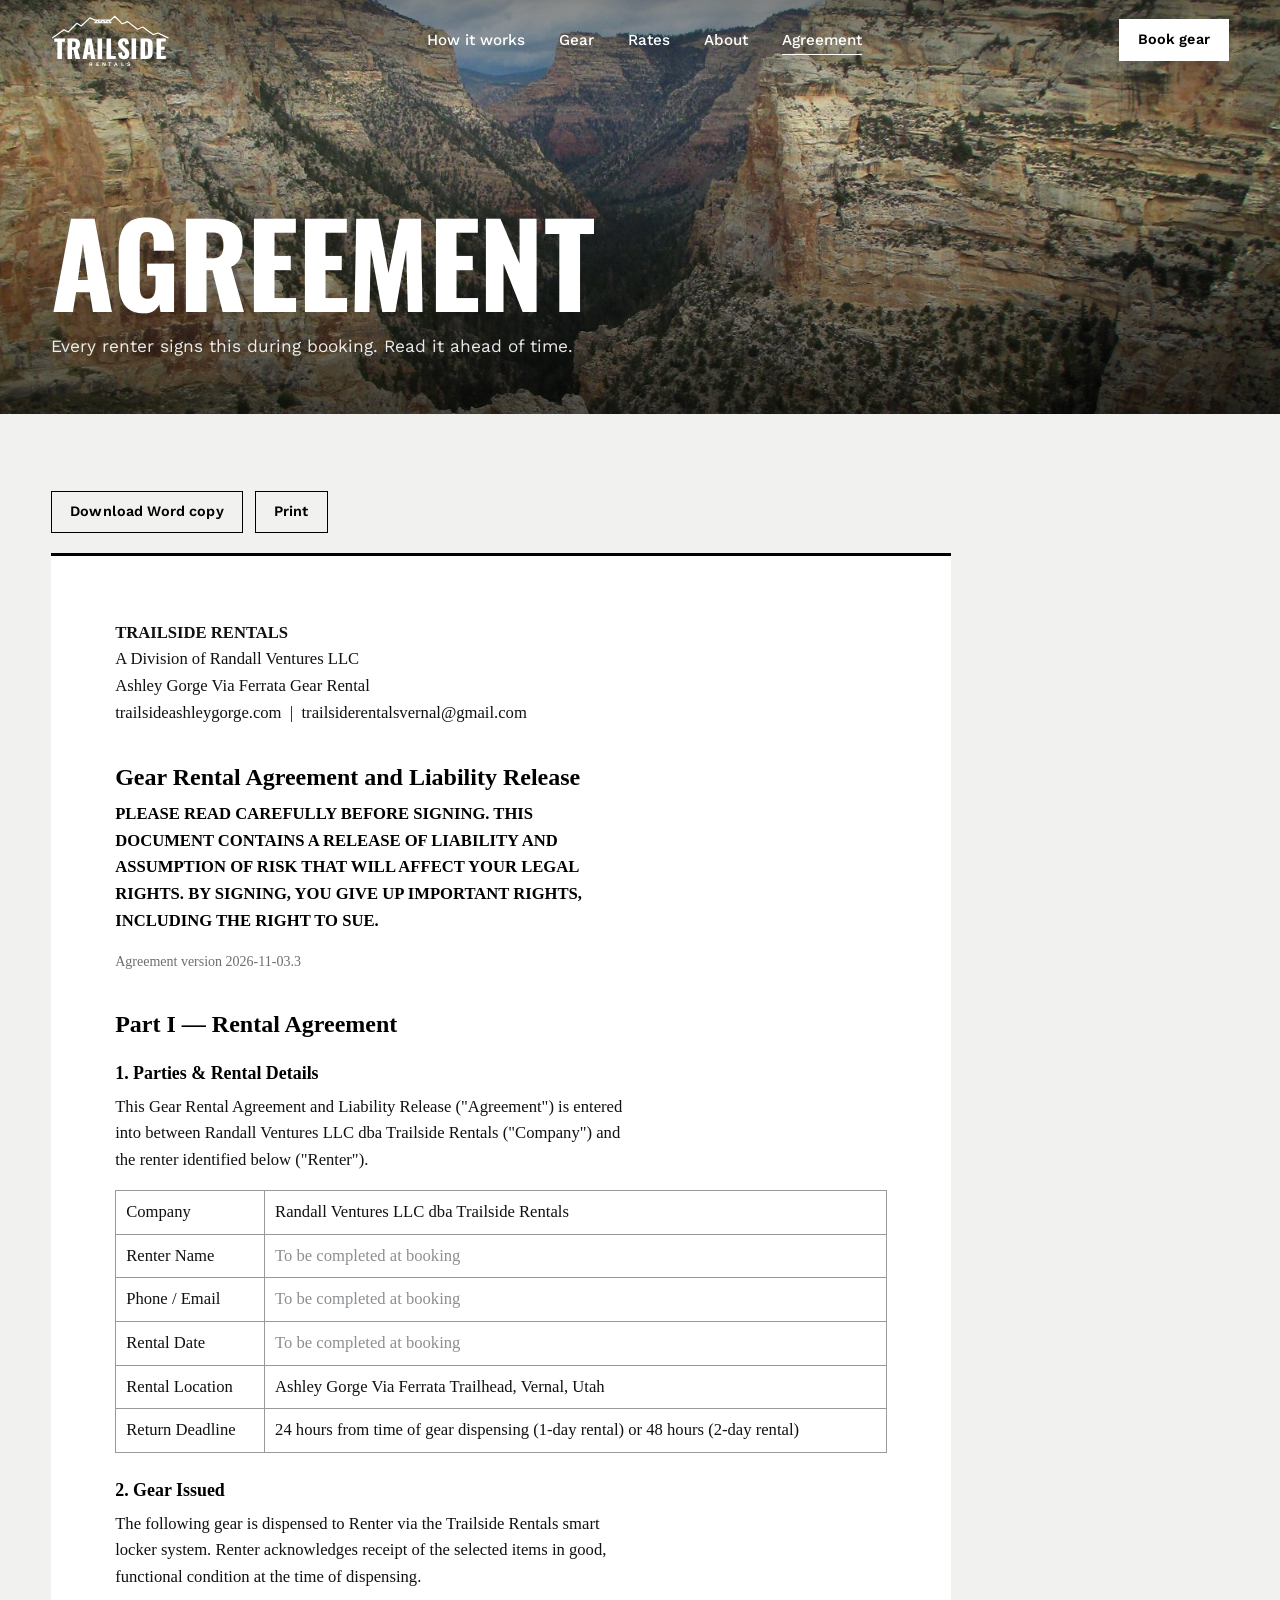
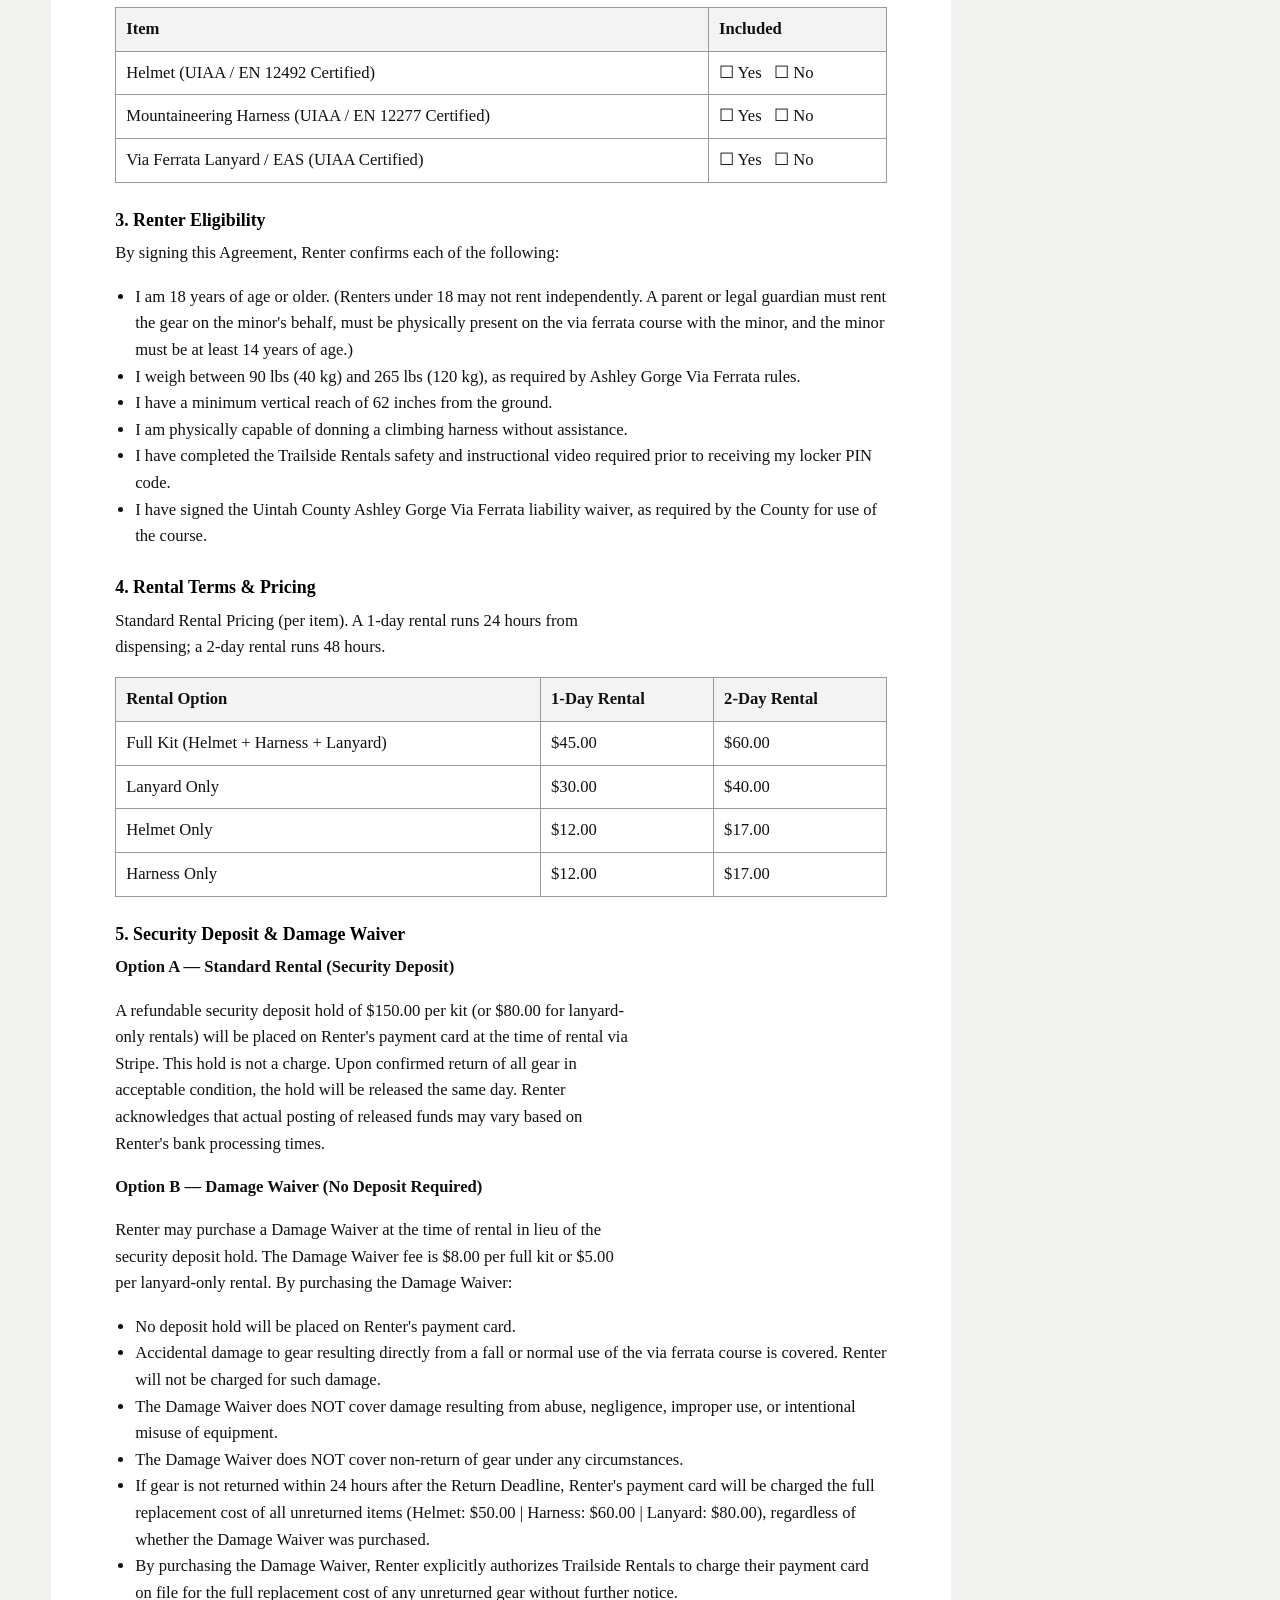
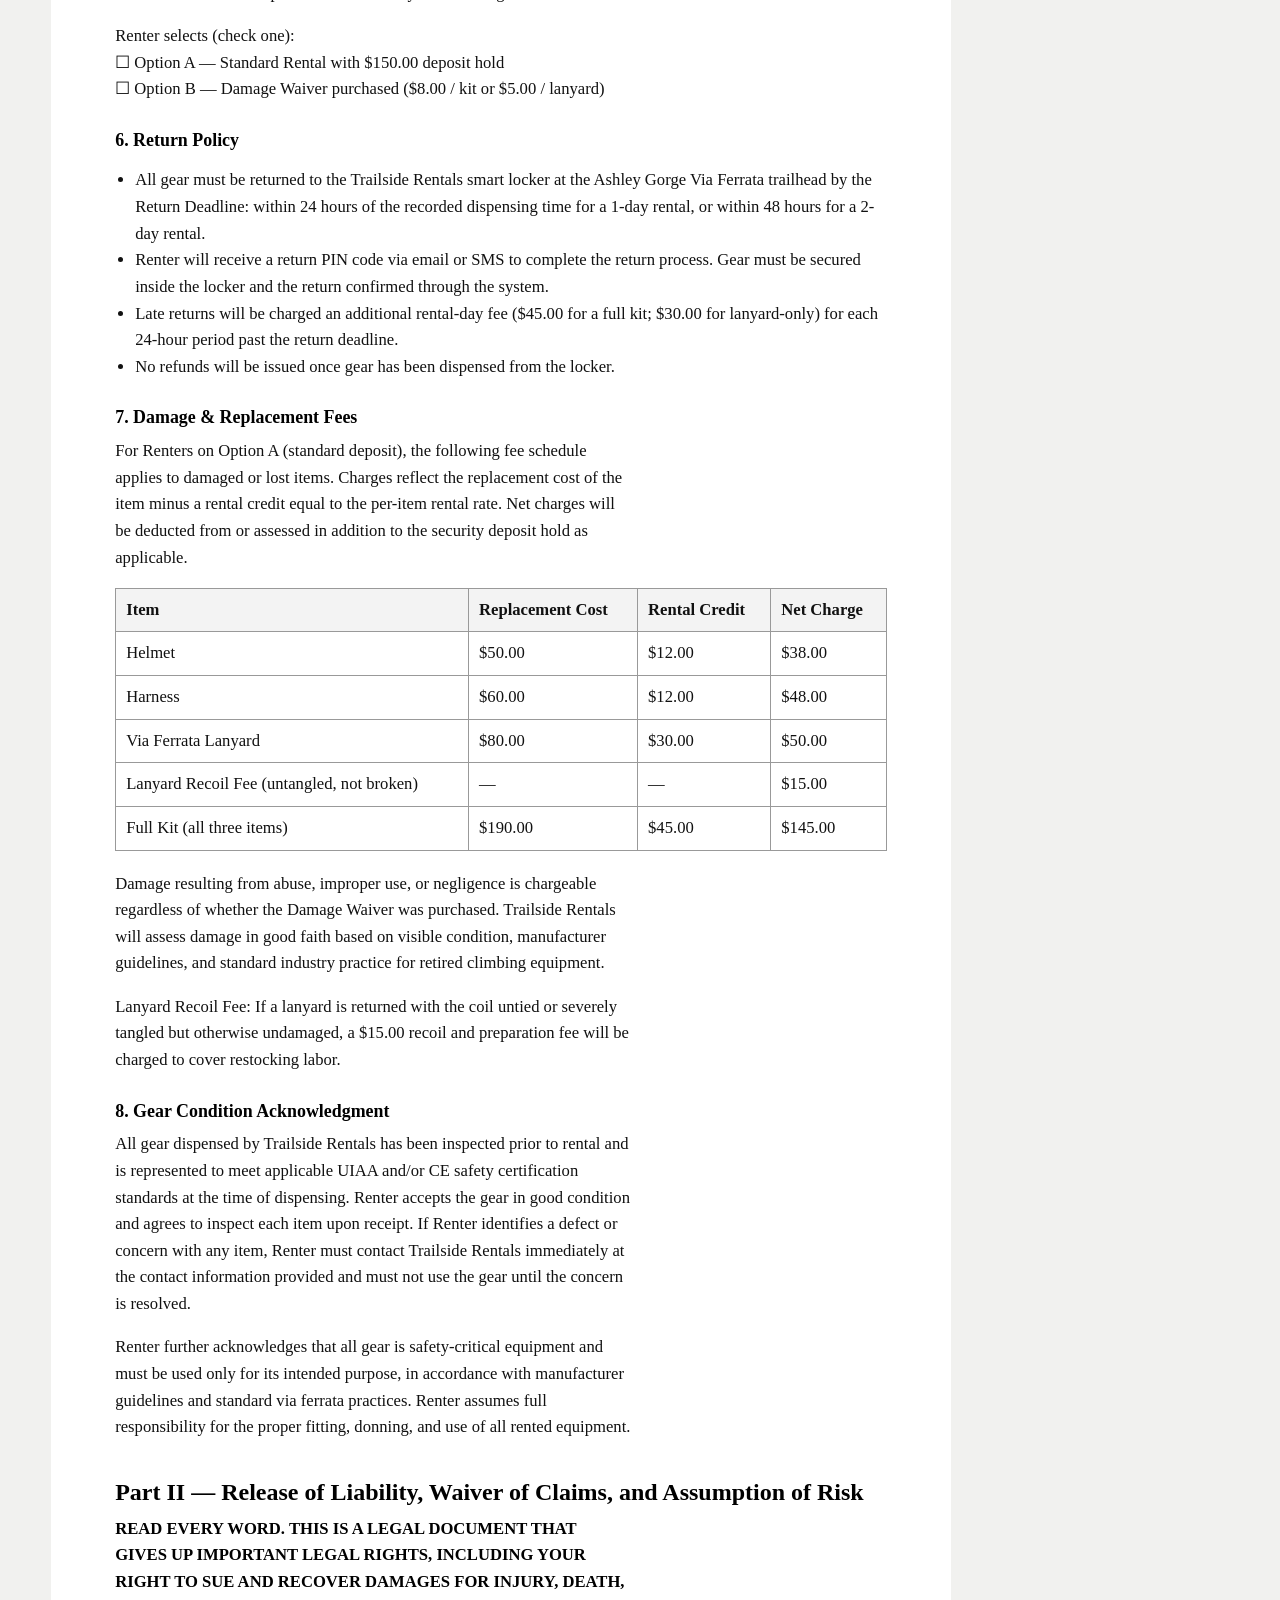
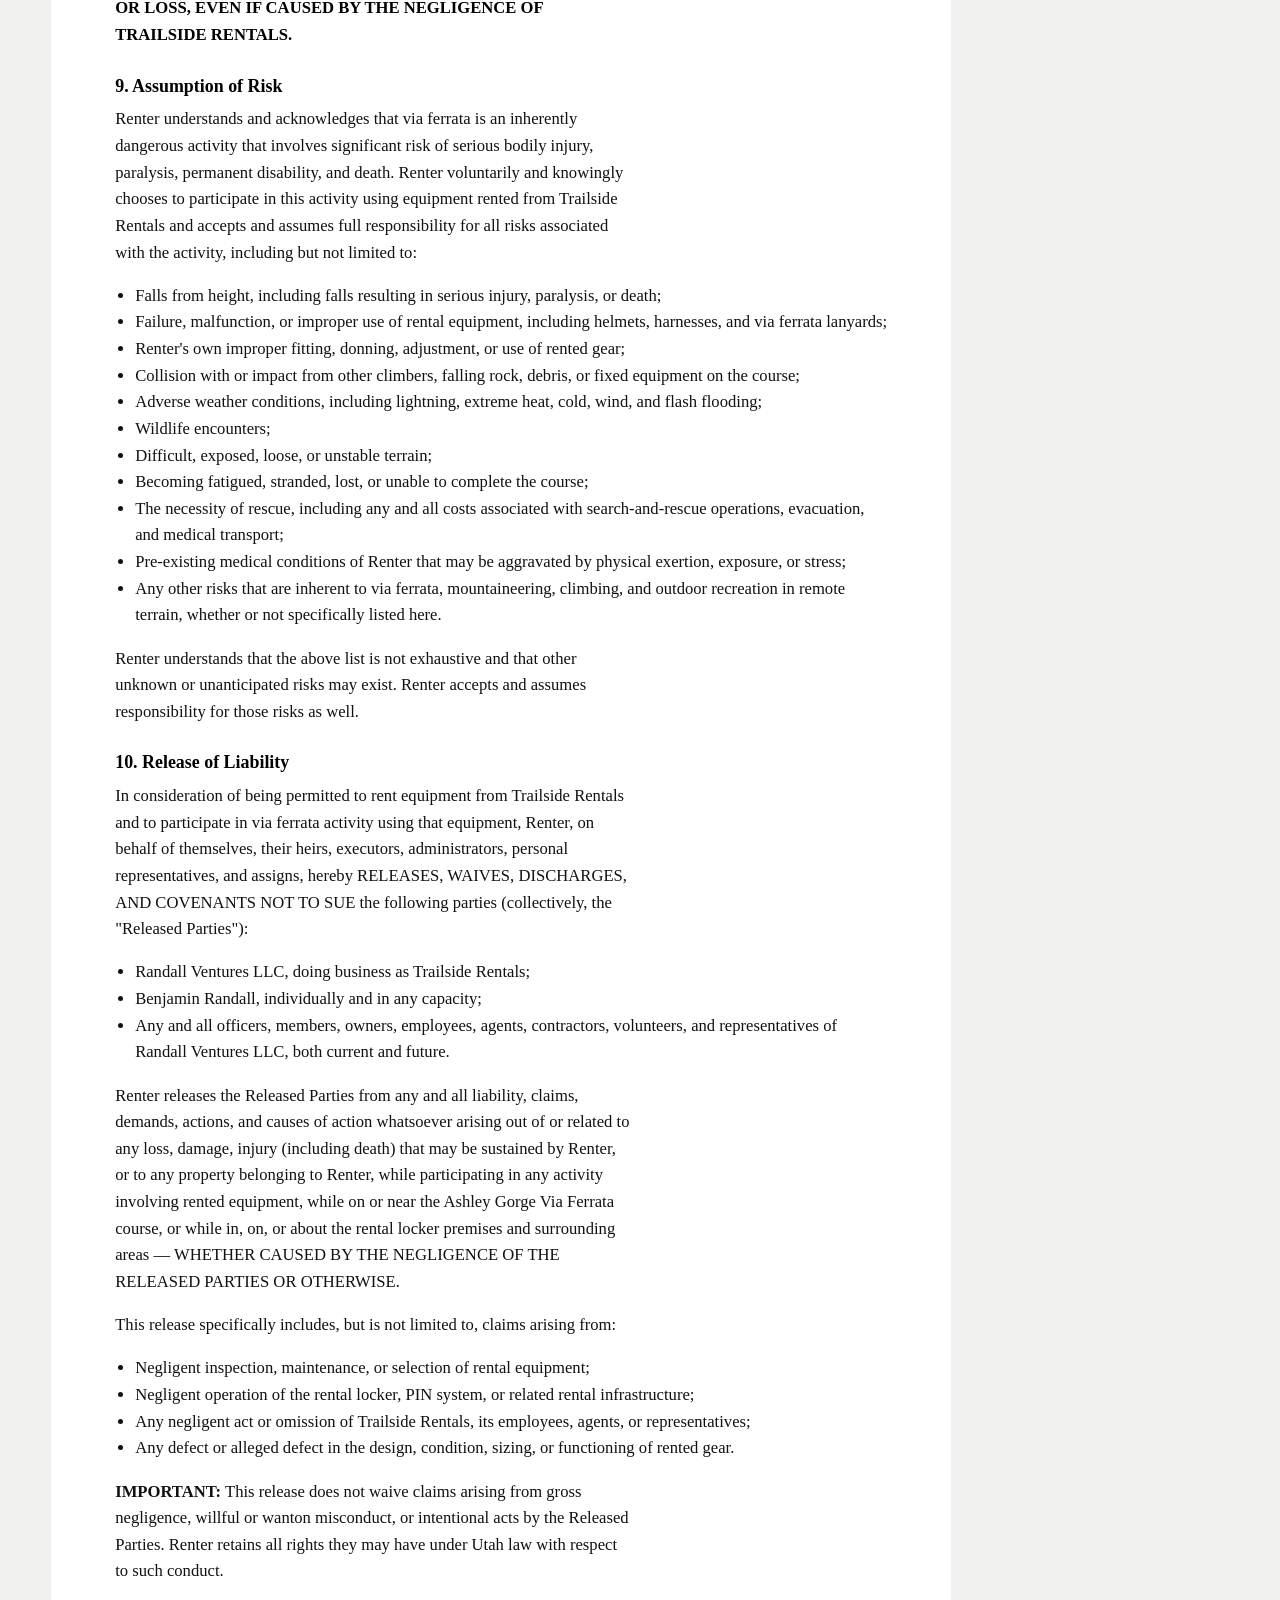
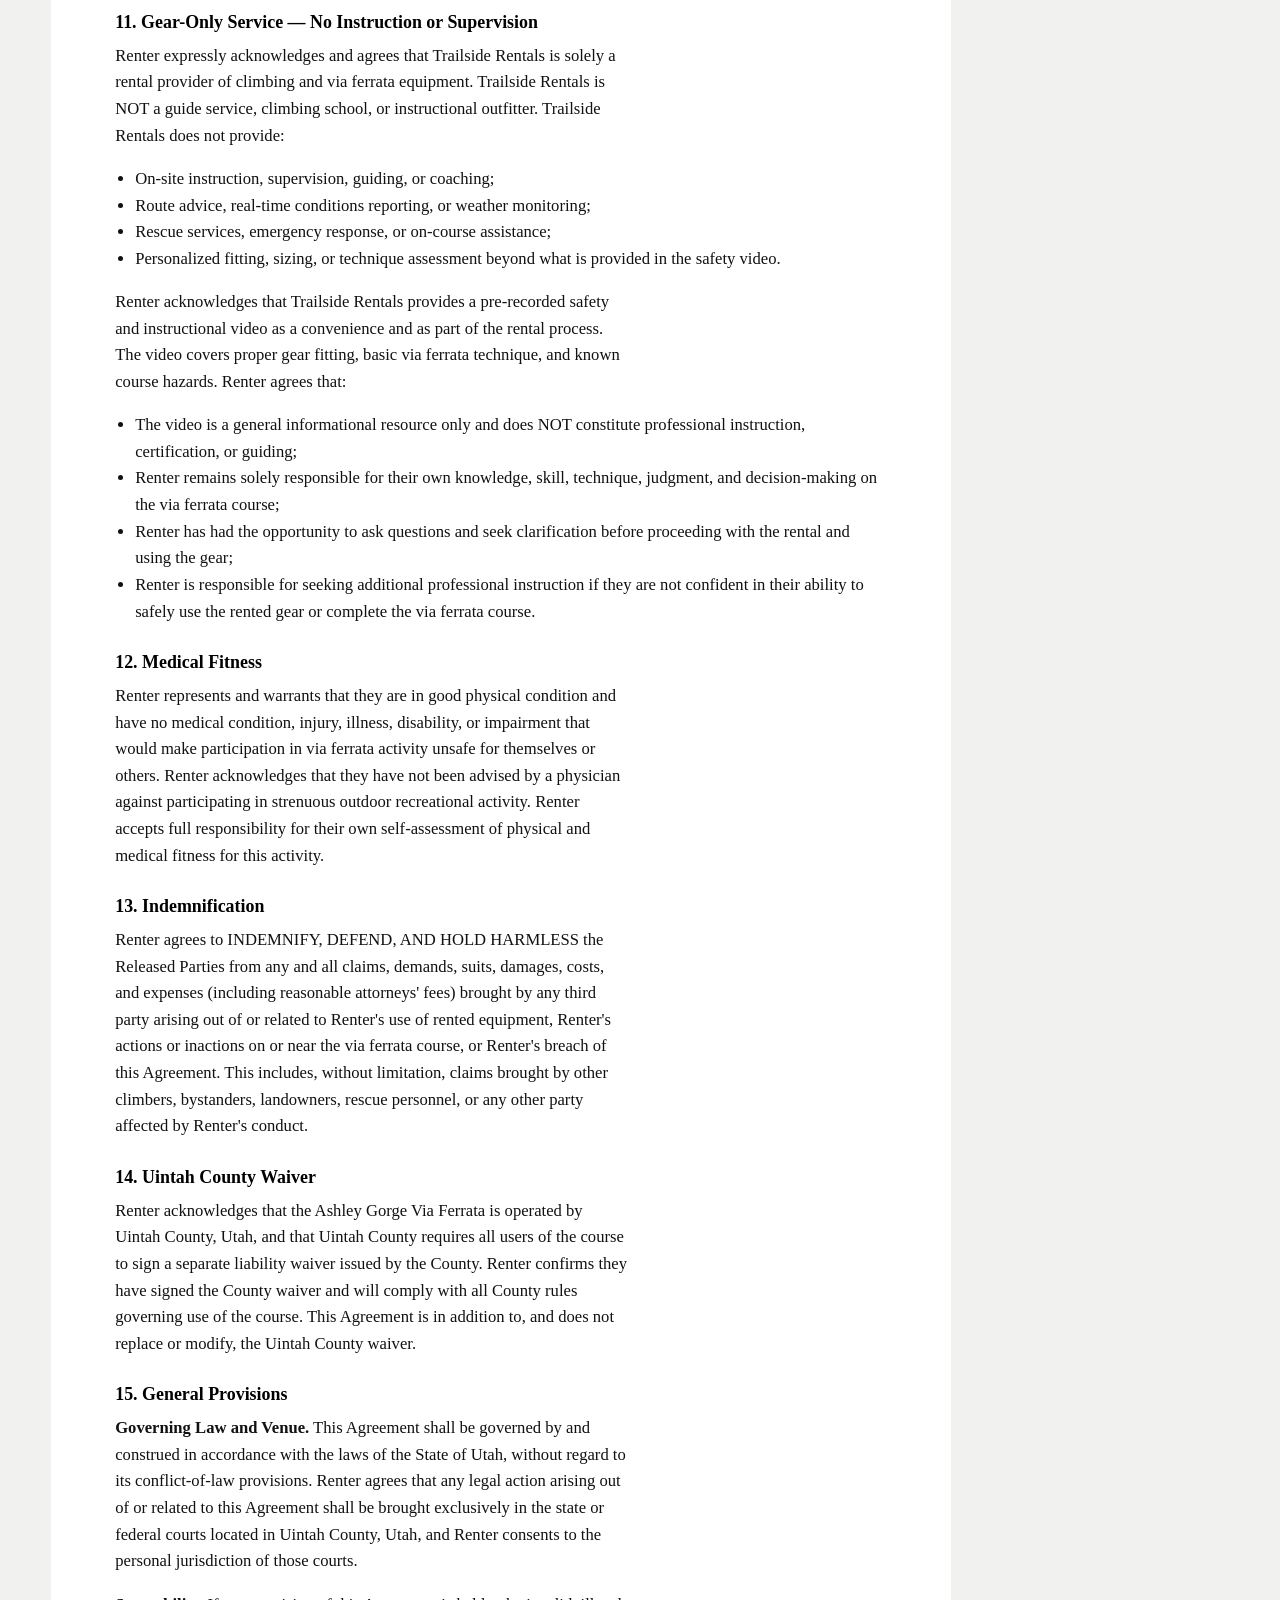
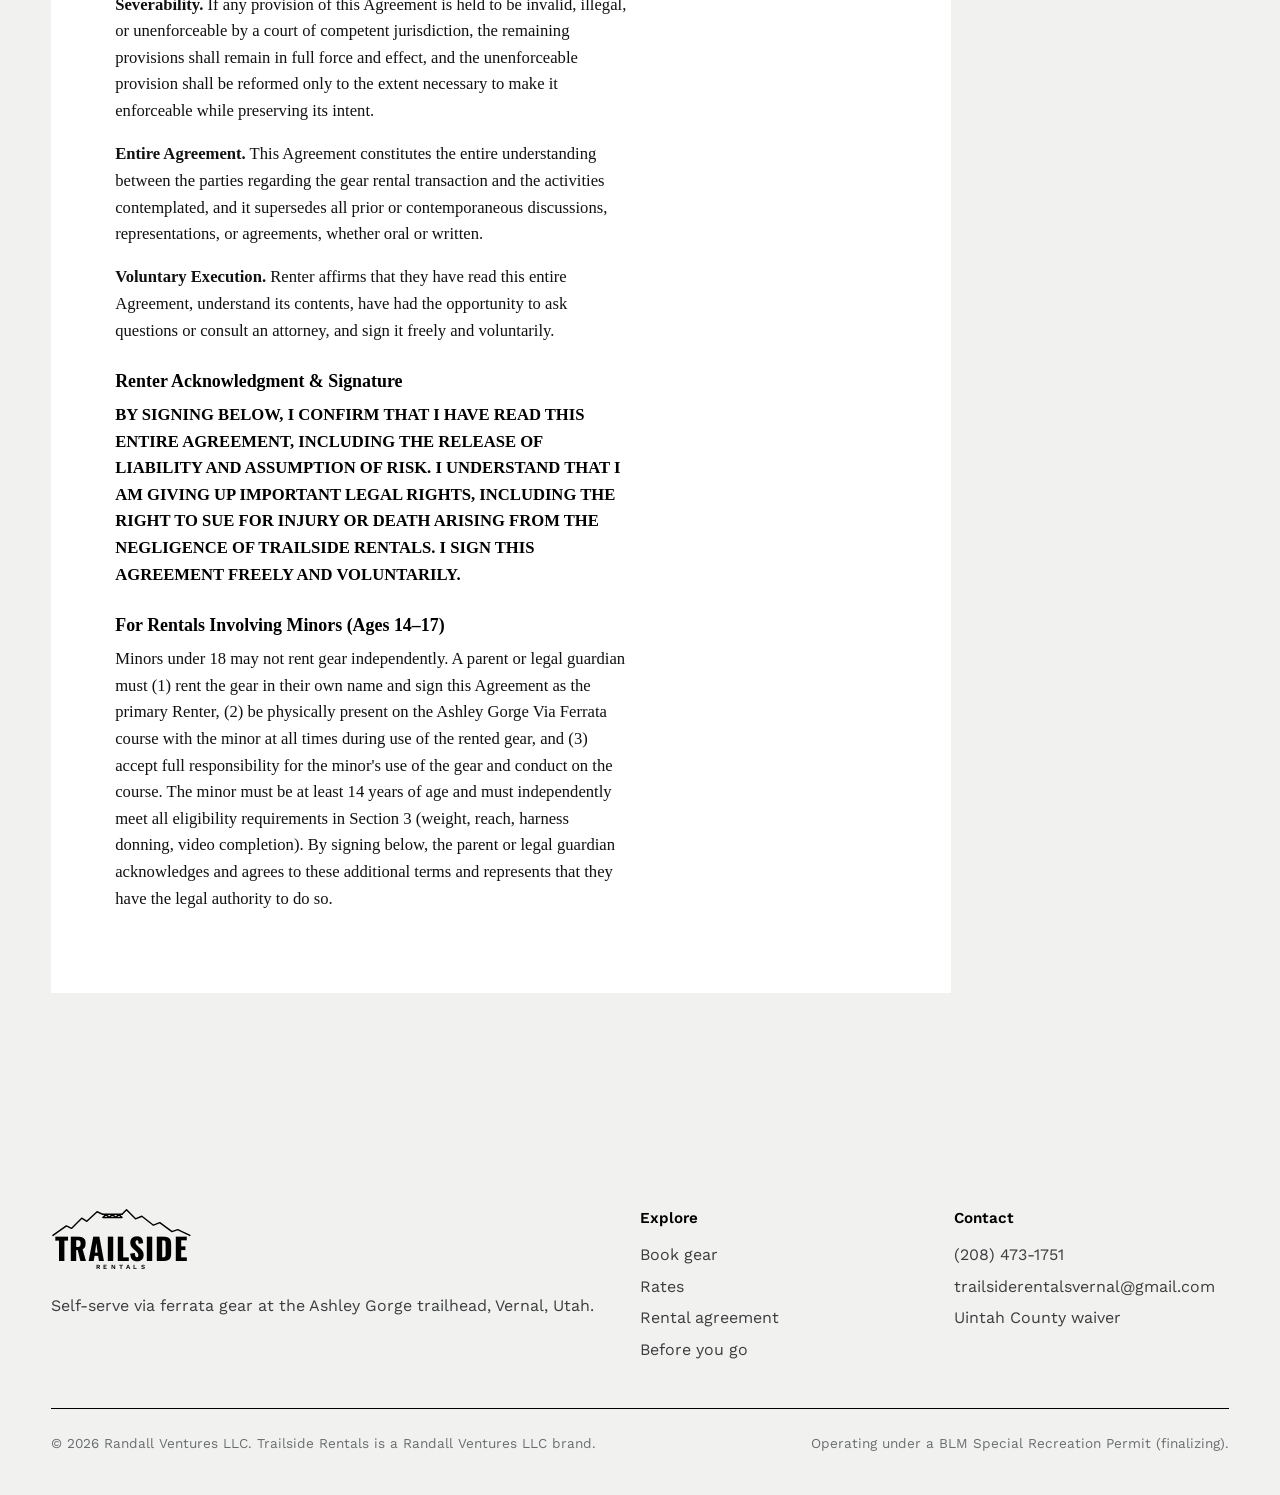
==== commit b8a69de4: "Sharp full-bleed redesign, vivid photos, About section, video gate, auto signature, 2-day pricing - " ====
--- a/ridgeline-rentals-web/agreement.html
+++ b/ridgeline-rentals-web/agreement.html
@@ -5,7 +5,8 @@
   <meta name="viewport" content="width=device-width, initial-scale=1" />
   <title>Rental Agreement | Trailside Rentals</title>
   <meta name="description" content="Read the Trailside Rentals gear rental agreement and liability release before you book." />
-  <meta name="theme-color" content="#F1F1EF" />
+  <meta name="theme-color" content="#000000" />
+  <meta name="view-transition" content="same-origin" />
   <link rel="icon" href="favicon.ico" sizes="any" />
   <link rel="apple-touch-icon" href="apple-touch-icon.png" />
   <meta property="og:type" content="website" />
@@ -20,30 +21,33 @@
 </head>
 <body data-page="agreement">
 <a class="skip-link" href="#main">Skip to content</a>
-<header class="site-header">
+<header class="site-header site-header--over">
   <div class="wrap site-header__inner">
     <a class="brand" href="index.html" aria-label="Trailside Rentals home"><svg viewBox="0 0 220 100" role="img" aria-label="Trailside Rentals"><g fill="none" stroke="currentColor" stroke-width="2.2" stroke-linecap="round" stroke-linejoin="round"><path d="M3 46 L24 31 L32 35 L48 19 L56 24 L72 9 L81 13"/><path d="M81 13 H111 M81 18 H111 M81 18 L86 13 L91 18 L96 13 L101 18 L106 13 L111 18"/><path d="M111 13 L118 6 L132 20 L142 16 L160 30 L170 26 L189 40 L198 37 L217 46"/></g><text x="110" y="86" text-anchor="middle" font-family="Oswald, Arial Narrow, sans-serif" font-weight="700" font-size="47" letter-spacing="1.2" fill="currentColor">TRAILSIDE</text><text x="111" y="99" text-anchor="middle" font-family="Work Sans, sans-serif" font-weight="600" font-size="10" letter-spacing="5.4" fill="currentColor">RENTALS</text></svg></a>
-    <nav class="nav" aria-label="Primary"><ul>
-      <li><a href="index.html#how-it-works">How it works</a></li><li><a href="index.html#gear">Gear</a></li><li><a href="rates.html">Rates</a></li><li><a href="agreement.html" aria-current="page">Agreement</a></li><li><a href="index.html#contact">Contact</a></li>
-    </ul></nav>
+    <nav class="nav" aria-label="Primary"><ul><li><a href="index.html#how-it-works">How it works</a></li><li><a href="index.html#gear">Gear</a></li><li><a href="rates.html">Rates</a></li><li><a href="index.html#about">About</a></li><li><a href="agreement.html" aria-current="page">Agreement</a></li></ul></nav>
     <a class="btn btn--ink btn--sm header-cta" href="book.html">Book gear</a>
     <button class="menu-btn" type="button" aria-expanded="false" aria-controls="mobile-menu" aria-label="Menu"><span></span></button>
   </div>
   <div class="mobile-menu" id="mobile-menu">
-    <ul><li><a href="index.html#how-it-works">How it works</a></li><li><a href="index.html#gear">Gear</a></li><li><a href="rates.html">Rates</a></li><li><a href="agreement.html">Agreement</a></li><li><a href="index.html#contact">Contact</a></li></ul>
-    <a class="btn btn--ink" href="book.html" style="width:100%">Book gear</a>
+    <ul><li><a href="index.html#how-it-works">How it works</a></li><li><a href="index.html#gear">Gear</a></li><li><a href="rates.html">Rates</a></li><li><a href="index.html#about">About</a></li><li><a href="agreement.html">Agreement</a></li></ul>
+    <a class="btn btn--white" href="book.html" style="width:100%">Book gear</a>
   </div>
 </header>
 
 <main id="main">
-  <section class="page-head">
+  <section class="page-hero page-hero--short">
+    <img src="assets/photos/canyon-clouds.jpg" alt="Canyon walls under clouds" fetchpriority="high" />
     <div class="wrap">
-      <h1>Rental agreement</h1>
-      <p class="lede">Every renter signs this agreement during booking. Read it ahead of time so you know what you're agreeing to.</p>
-      <div class="btn-row no-print"><a class="btn btn--line btn--sm" href="assets/Trailside_Rentals_Rental_Agreement.docx" download>Download Word copy</a><button class="btn btn--line btn--sm" type="button" onclick="window.print()">Print</button></div>
+      <h1 class="rise"><span class="line"><span>Agreement</span></span></h1>
+      <p class="lede hero-fade">Every renter signs this during booking. Read it ahead of time.</p>
     </div>
   </section>
-  <section class="wrap" style="padding-bottom:80px"><article class="doc" id="doc"></article></section>
+  <section class="section" style="padding-top:clamp(40px,6vw,80px)">
+    <div class="wrap">
+      <div class="btn-row" style="margin-bottom:20px"><a class="btn btn--line btn--sm" href="assets/Trailside_Rentals_Rental_Agreement.docx" download>Download Word copy</a><button class="btn btn--line btn--sm" type="button" onclick="window.print()">Print</button></div>
+      <article class="doc legal" id="doc"></article>
+    </div>
+  </section>
 </main>
 <script>document.addEventListener("DOMContentLoaded",function(){document.getElementById("doc").innerHTML=window.TrailsideAgreement.render();});</script>
 
--- a/ridgeline-rentals-web/css/styles.css
+++ b/ridgeline-rentals-web/css/styles.css
@@ -1,6 +1,6 @@
 /* ==========================================================================
    Trailside Rentals — styles.css
-   Light, quiet, outdoor-premium. Oswald for display, Work Sans for reading.
+   Sharp edges, full-bleed photography, Oswald display + Work Sans body.
    ========================================================================== */
 
 :root {
@@ -21,274 +21,304 @@
   --font-display: "Oswald", "Arial Narrow", sans-serif;
   --font-body: "Work Sans", system-ui, -apple-system, "Segoe UI", sans-serif;
 
-  --radius-lg: 28px;
-  --radius-md: 16px;
-  --radius-sm: 10px;
-  --pill: 999px;
-
-  --gutter: clamp(16px, 4vw, 48px);
-  --maxw: 1320px;
-  --section: clamp(72px, 10vw, 140px);
+  --radius-lg: 0; --radius-md: 0; --radius-sm: 0; --pill: 0;
+
+  --gutter: clamp(16px, 4vw, 56px);
+  --maxw: 1360px;
+  --section: clamp(80px, 11vw, 160px);
+  --ease: cubic-bezier(.2, .7, .1, 1);
 }
 
 *, *::before, *::after { box-sizing: border-box; }
-html { -webkit-text-size-adjust: 100%; scroll-behavior: smooth; }
+html { -webkit-text-size-adjust: 100%; }
 body {
-  margin: 0;
-  background: var(--paper);
-  color: var(--graphite);
-  font-family: var(--font-body);
-  font-size: 1rem;
-  line-height: 1.6;
-  -webkit-font-smoothing: antialiased;
-  text-rendering: optimizeLegibility;
-}
-img { display: block; max-width: 100%; height: auto; }
+  margin: 0; background: var(--paper); color: var(--graphite);
+  font-family: var(--font-body); font-size: 1rem; line-height: 1.6;
+  -webkit-font-smoothing: antialiased; text-rendering: optimizeLegibility;
+}
+img, video { display: block; max-width: 100%; height: auto; }
 a { color: inherit; }
 button, input, select, textarea { font: inherit; color: inherit; }
-
-:focus-visible { outline: 2px solid var(--glacier-deep); outline-offset: 3px; border-radius: 4px; }
+:focus-visible { outline: 2px solid var(--glacier-deep); outline-offset: 3px; }
 .sr-only { position: absolute; width: 1px; height: 1px; padding: 0; margin: -1px; overflow: hidden; clip: rect(0,0,0,0); white-space: nowrap; border: 0; }
-.skip-link { position: absolute; left: 12px; top: -60px; z-index: 100; background: var(--ink); color: var(--white); padding: 10px 16px; border-radius: var(--pill); text-decoration: none; }
+.skip-link { position: absolute; left: 12px; top: -60px; z-index: 100; background: var(--ink); color: var(--white); padding: 10px 16px; text-decoration: none; }
 .skip-link:focus { top: 12px; }
 
 /* ---------- type ---------- */
-h1, h2, h3, .display {
-  font-family: var(--font-display);
-  font-weight: 700;
-  text-transform: uppercase;
-  color: var(--ink);
-  letter-spacing: -0.005em;
-  line-height: 0.98;
-  margin: 0;
-}
-h1 { font-size: clamp(3.4rem, 10.5vw, 9.5rem); }
-h2 { font-size: clamp(2.4rem, 5.6vw, 4.6rem); }
-h3 { font-size: clamp(1.35rem, 2vw, 1.6rem); line-height: 1.1; letter-spacing: 0.005em; }
-p { margin: 0 0 1em; max-width: 64ch; }
-.lede { font-size: clamp(1.08rem, 1.4vw, 1.25rem); line-height: 1.55; color: var(--graphite); }
+h1, h2, h3 {
+  font-family: var(--font-display); font-weight: 700; text-transform: uppercase;
+  color: var(--ink); letter-spacing: -0.005em; line-height: 0.95; margin: 0;
+}
+h1 { font-size: clamp(3.6rem, 11vw, 10.5rem); }
+h2 { font-size: clamp(2.6rem, 6vw, 5.2rem); }
+h3 { font-size: clamp(1.3rem, 1.8vw, 1.55rem); line-height: 1.1; letter-spacing: 0.005em; }
+p { margin: 0 0 1em; max-width: 62ch; }
+.lede { font-size: clamp(1.08rem, 1.35vw, 1.24rem); line-height: 1.55; }
 .small { font-size: 0.875rem; color: var(--muted); }
+.on-dark, .on-dark h1, .on-dark h2, .on-dark h3 { color: var(--white); }
+.on-dark p { color: rgba(255,255,255,.88); }
 
 /* ---------- layout ---------- */
 .wrap { width: 100%; max-width: var(--maxw); margin: 0 auto; padding: 0 var(--gutter); }
 .section { padding: var(--section) 0; }
 .section--white { background: var(--white); }
-.split { display: grid; gap: clamp(32px, 6vw, 96px); align-items: center; }
-@media (min-width: 900px) {
-  .split { grid-template-columns: 1fr 1fr; }
-  .split--wide-left { grid-template-columns: 1.15fr 0.85fr; }
-}
-.stack > * + * { margin-top: 1.25rem; }
-
-/* ---------- buttons ---------- */
+.section--ink { background: var(--ink); }
+
+/* ---------- buttons (square) ---------- */
 .btn {
-  display: inline-flex; align-items: center; justify-content: center; gap: 10px;
-  min-height: 48px; padding: 0 24px;
-  border-radius: var(--pill); border: 1.5px solid transparent;
-  font-family: var(--font-body); font-weight: 600; font-size: 0.98rem;
+  display: inline-flex; align-items: center; justify-content: center; gap: 12px;
+  min-height: 52px; padding: 0 26px; border: 1.5px solid transparent; border-radius: 0;
+  font-family: var(--font-body); font-weight: 600; font-size: 0.98rem; letter-spacing: .01em;
   text-decoration: none; cursor: pointer; white-space: nowrap;
-  transition: background-color .18s ease, color .18s ease, border-color .18s ease;
-}
+  transition: background-color .2s ease, color .2s ease, border-color .2s ease;
+}
+.btn::after { content: ""; width: 14px; height: 10px; background: currentColor; clip-path: polygon(0 42%, 70% 42%, 70% 0, 100% 50%, 70% 100%, 70% 58%, 0 58%); transition: transform .25s var(--ease); }
+.btn:hover::after { transform: translateX(4px); }
+.btn--plain::after, .btn--sm::after { display: none; }
 .btn--ink { background: var(--ink); color: var(--white); }
-.btn--ink:hover { background: var(--graphite); }
+.btn--ink:hover { background: var(--glacier-deep); }
+.btn--white { background: var(--white); color: var(--ink); }
+.btn--white:hover { background: var(--glacier); }
 .btn--glacier { background: var(--glacier); color: var(--ink); }
-.btn--glacier:hover { background: #8BBEDD; }
+.btn--glacier:hover { background: var(--white); }
 .btn--line { border-color: var(--ink); color: var(--ink); background: transparent; }
 .btn--line:hover { background: var(--ink); color: var(--white); }
-.btn[disabled], .btn[aria-disabled="true"] { opacity: .4; cursor: not-allowed; }
-.btn--sm { min-height: 40px; padding: 0 18px; font-size: .9rem; }
+.btn--line-white { border-color: var(--white); color: var(--white); background: transparent; }
+.btn--line-white:hover { background: var(--white); color: var(--ink); }
+.btn[disabled], .btn[aria-disabled="true"] { opacity: .35; cursor: not-allowed; }
+.btn--sm { min-height: 42px; padding: 0 18px; font-size: .9rem; }
 .btn-row { display: flex; flex-wrap: wrap; gap: 12px; }
 
 /* ---------- header ---------- */
 .site-header {
-  position: sticky; top: 0; z-index: 50;
-  background: rgba(241, 241, 239, 0.92);
-  backdrop-filter: saturate(140%) blur(10px);
-  -webkit-backdrop-filter: saturate(140%) blur(10px);
-  border-bottom: 1px solid transparent;
-  transition: border-color .2s ease;
-}
-.site-header.is-scrolled { border-bottom-color: var(--line); }
-.site-header__inner { display: flex; align-items: center; justify-content: space-between; gap: 24px; height: 76px; }
-.brand { display: inline-flex; color: var(--ink); text-decoration: none; }
+  position: fixed; top: 0; left: 0; right: 0; z-index: 60;
+  color: var(--ink); background: transparent;
+  transition: background-color .3s ease, color .3s ease, border-color .3s ease, transform .35s var(--ease);
+  border-bottom: 1px solid transparent; view-transition-name: site-header;
+}
+.site-header--over { color: var(--white); }
+.site-header.is-solid { background: rgba(241,241,239,.96); color: var(--ink); border-bottom-color: var(--line); backdrop-filter: blur(10px); -webkit-backdrop-filter: blur(10px); }
+.site-header.is-hidden { transform: translateY(-100%); }
+.site-header__inner { display: flex; align-items: center; justify-content: space-between; gap: 24px; height: 80px; }
+.brand { display: inline-flex; color: inherit; text-decoration: none; }
 .brand svg { height: 54px; width: auto; }
 .nav { display: none; }
-.nav ul { display: flex; gap: 32px; list-style: none; margin: 0; padding: 0; }
-.nav a { text-decoration: none; font-size: .95rem; color: var(--ink); padding: 6px 0; border-bottom: 1.5px solid transparent; }
-.nav a:hover, .nav a[aria-current="page"] { border-bottom-color: var(--ink); }
+.nav ul { display: flex; gap: 34px; list-style: none; margin: 0; padding: 0; }
+.nav a { text-decoration: none; font-size: .95rem; font-weight: 500; color: inherit; padding: 6px 0; position: relative; }
+.nav a::after { content: ""; position: absolute; left: 0; right: 0; bottom: 0; height: 1.5px; background: currentColor; transform: scaleX(0); transform-origin: left; transition: transform .3s var(--ease); }
+.nav a:hover::after, .nav a[aria-current="page"]::after { transform: scaleX(1); }
 .header-cta { display: none; }
-.menu-btn {
-  display: inline-flex; align-items: center; justify-content: center;
-  width: 46px; height: 46px; border-radius: 50%; border: 1.5px solid var(--ink); background: transparent; cursor: pointer;
-}
-.menu-btn span { display: block; width: 18px; height: 1.5px; background: var(--ink); position: relative; }
-.menu-btn span::before, .menu-btn span::after { content: ""; position: absolute; left: 0; width: 18px; height: 1.5px; background: var(--ink); transition: transform .2s ease; }
+.site-header--over:not(.is-solid) .header-cta { background: var(--white); color: var(--ink); }
+.menu-btn { display: inline-flex; align-items: center; justify-content: center; width: 48px; height: 48px; border: 1.5px solid currentColor; background: transparent; cursor: pointer; color: inherit; }
+.menu-btn span, .menu-btn span::before, .menu-btn span::after { display: block; width: 20px; height: 1.5px; background: currentColor; position: relative; transition: transform .25s ease, background-color .2s; }
+.menu-btn span::before, .menu-btn span::after { content: ""; position: absolute; left: 0; }
 .menu-btn span::before { top: -6px; } .menu-btn span::after { top: 6px; }
 .menu-btn[aria-expanded="true"] span { background: transparent; }
 .menu-btn[aria-expanded="true"] span::before { transform: translateY(6px) rotate(45deg); }
 .menu-btn[aria-expanded="true"] span::after { transform: translateY(-6px) rotate(-45deg); }
-.mobile-menu { display: none; padding: 8px var(--gutter) 28px; border-bottom: 1px solid var(--line); }
-.mobile-menu.is-open { display: block; }
-.mobile-menu ul { list-style: none; margin: 0 0 20px; padding: 0; }
-.mobile-menu a:not(.btn) { display: block; padding: 14px 0; font-family: var(--font-display); font-weight: 600; text-transform: uppercase; font-size: 1.6rem; color: var(--ink); text-decoration: none; border-bottom: 1px solid var(--line); }
-@media (min-width: 900px) {
+.mobile-menu { position: fixed; inset: 80px 0 0 0; background: var(--ink); color: var(--white); padding: 12px var(--gutter) 32px; transform: translateX(100%); transition: transform .45s var(--ease); overflow-y: auto; }
+.mobile-menu.is-open { transform: none; }
+.mobile-menu ul { list-style: none; margin: 0 0 24px; padding: 0; }
+.mobile-menu a:not(.btn) { display: block; padding: 16px 0; font-family: var(--font-display); font-weight: 600; text-transform: uppercase; font-size: 2rem; color: var(--white); text-decoration: none; border-bottom: 1px solid rgba(255,255,255,.2); }
+.site-header.menu-open { background: var(--ink); color: var(--white); }
+@media (min-width: 960px) {
   .nav, .header-cta { display: flex; }
-  .menu-btn, .mobile-menu, .mobile-menu.is-open { display: none; }
-}
-
-/* ---------- hero ---------- */
-.hero { padding: clamp(28px, 5vw, 64px) 0 0; }
-.hero__title { line-height: 0.9; }
-.hero__title .line { display: block; overflow: hidden; }
-.hero__title .line > span { display: inline-block; }
-.hero__row { display: grid; gap: 24px; margin-top: clamp(24px, 3vw, 40px); align-items: end; }
-.hero__row .lede { margin: 0; }
-@media (min-width: 900px) { .hero__row { grid-template-columns: 1fr auto; } }
-.hero__media {
-  position: relative; margin-top: clamp(28px, 4vw, 56px);
-  border-radius: var(--radius-lg); overflow: hidden; background: #cfcfcb;
-  aspect-ratio: 4 / 5;
-}
-@media (min-width: 700px) { .hero__media { aspect-ratio: 16 / 8; } }
-.hero__media img { width: 100%; height: 100%; object-fit: cover; }
-.hero__tag {
-  position: absolute; left: 16px; bottom: 16px;
-  display: inline-flex; align-items: center; gap: 10px;
-  background: var(--white); color: var(--ink); border-radius: var(--pill);
-  padding: 10px 16px; font-size: .88rem; font-weight: 500;
-}
+  .menu-btn, .mobile-menu { display: none; }
+}
+
+/* ---------- stacked full-bleed panels (slide over each other) ---------- */
+.stack { position: relative; }
+.panel {
+  position: sticky; top: 0; height: 100vh; height: 100svh; min-height: 560px;
+  overflow: hidden; display: flex; align-items: flex-end; color: var(--white); background: #222;
+}
+.panel__img { position: absolute; inset: 0; width: 100%; height: 100%; object-fit: cover; will-change: transform; transform: scale(var(--zoom, 1)); }
+.panel__shade { position: absolute; inset: 0; pointer-events: none;
+  background: linear-gradient(180deg, rgba(0,0,0,.4) 0%, rgba(0,0,0,0) 22%),
+              linear-gradient(90deg, rgba(0,0,0,.62) 0%, rgba(0,0,0,.35) 45%, rgba(0,0,0,0) 75%),
+              linear-gradient(180deg, rgba(0,0,0,0) 40%, rgba(0,0,0,.7) 100%); }
+@media (max-width: 700px) { .panel__shade { background: linear-gradient(180deg, rgba(0,0,0,.45) 0%, rgba(0,0,0,0) 20%, rgba(0,0,0,.15) 35%, rgba(0,0,0,.82) 75%); } }
+.panel__dim { position: absolute; inset: 0; background: #000; opacity: var(--dim, 0); pointer-events: none; }
+.panel__body { position: relative; z-index: 2; width: 100%; padding-bottom: clamp(40px, 8vh, 96px); }
+.panel h1, .panel h2 { color: var(--white); }
+.panel .lede { color: rgba(255,255,255,.9); margin-top: 24px; }
+.panel__row { display: grid; gap: 28px; align-items: end; margin-top: 28px; }
+@media (min-width: 960px) { .panel__row { grid-template-columns: 1fr auto; } }
+.panel__row .lede { margin: 0; }
+.panel__count { position: absolute; z-index: 2; top: 110px; right: var(--gutter); font-family: var(--font-display); font-weight: 500; font-size: .95rem; color: rgba(255,255,255,.85); letter-spacing: .04em; }
+.hero-tag { display: inline-flex; align-items: center; gap: 10px; border: 1px solid rgba(255,255,255,.6); padding: 8px 14px; font-size: .88rem; margin-bottom: 28px; }
 .dot { width: 8px; height: 8px; border-radius: 50%; background: var(--juniper); flex: none; }
+.dot--live { background: #7FD08A; }
 .dot--blue { background: var(--glacier-deep); }
-
-/* page-load moment (only one on the site) */
-@media (prefers-reduced-motion: no-preference) {
-  .js .hero__title .line > span { transform: translateY(105%); transition: transform .9s cubic-bezier(.2,.7,.1,1); }
-  .js .hero__title .line:nth-child(2) > span { transition-delay: .08s; }
-  .js .hero__title .line:nth-child(3) > span { transition-delay: .16s; }
-  .js .hero__media img { transform: scale(1.06); opacity: 0; transition: transform 1.6s cubic-bezier(.2,.7,.1,1) .1s, opacity .8s ease .1s; }
-  .js.is-loaded .hero__title .line > span { transform: none; }
-  .js.is-loaded .hero__media img { transform: none; opacity: 1; }
-}
-
-/* ---------- intro ---------- */
-.photo { border-radius: var(--radius-lg); overflow: hidden; background: #cfcfcb; }
-.photo img { width: 100%; height: 100%; object-fit: cover; }
-.photo--tall { aspect-ratio: 4 / 5; }
-.facts { display: grid; grid-template-columns: repeat(auto-fit, minmax(96px, 1fr)); gap: 0; margin-top: 32px; border-top: 1px solid var(--line-strong); }
-.fact { padding: 18px 16px 0 0; }
-.fact strong { display: block; font-family: var(--font-display); font-size: 2rem; color: var(--ink); font-weight: 600; line-height: 1.1; }
-.fact span { font-size: .9rem; color: var(--muted); }
-
-/* ---------- steps ---------- */
-.steps { list-style: none; margin: 40px 0 0; padding: 0; counter-reset: step; }
-.steps li { counter-increment: step; display: grid; grid-template-columns: 56px 1fr; gap: 8px 16px; padding: 22px 0; border-top: 1px solid var(--line-strong); }
+.facts { display: grid; grid-template-columns: repeat(3, minmax(0, 1fr)); margin-top: 36px; border-top: 1px solid rgba(255,255,255,.4); max-width: 720px; }
+.fact { padding: 16px 16px 0 0; }
+.fact strong { display: block; font-family: var(--font-display); font-size: clamp(1.6rem, 3vw, 2.4rem); font-weight: 600; line-height: 1.05; color: var(--white); }
+.fact span { font-size: .85rem; color: rgba(255,255,255,.75); }
+
+/* ---------- flush split: text + photo bleeding to the edge ---------- */
+.bleed { display: grid; background: var(--paper); }
+.bleed__text { padding: var(--section) var(--gutter); max-width: calc(var(--maxw) / 2 + 40px); }
+.bleed__media { position: relative; min-height: 70vh; overflow: hidden; background: #333; }
+.bleed__media img { position: absolute; inset: 0; width: 100%; height: 100%; object-fit: cover; }
+@media (min-width: 960px) {
+  .bleed { grid-template-columns: 1fr 1fr; }
+  .bleed__text { justify-self: end; width: 100%; padding-left: max(var(--gutter), calc((100vw - var(--maxw)) / 2 + var(--gutter))); }
+  .bleed--media-left .bleed__media { order: -1; }
+  .bleed--media-left .bleed__text { justify-self: start; padding-left: clamp(32px, 5vw, 80px); padding-right: max(var(--gutter), calc((100vw - var(--maxw)) / 2 + var(--gutter))); }
+  .bleed__media { min-height: 100%; }
+}
+.bleed--white { background: var(--white); }
+.bleed--media-left .bleed__media { order: -1; }
+
+/* steps */
+.steps { list-style: none; margin: 44px 0 0; padding: 0; counter-reset: step; }
+.steps li { counter-increment: step; display: grid; grid-template-columns: 64px 1fr; gap: 6px 16px; padding: 22px 0; border-top: 1px solid var(--line-strong); }
 .steps li:last-child { border-bottom: 1px solid var(--line-strong); }
-.steps li::before { content: counter(step); font-family: var(--font-display); font-size: 1.9rem; font-weight: 600; color: var(--ink); line-height: 1; }
+.steps li::before { content: counter(step, decimal-leading-zero); font-family: var(--font-display); font-size: 1.6rem; font-weight: 500; color: var(--ink); line-height: 1.1; }
 .steps h3 { font-size: 1.3rem; margin-bottom: 4px; }
 .steps p { margin: 0; color: var(--muted); }
 
-/* ---------- location band ---------- */
-.band { position: relative; border-radius: var(--radius-lg); overflow: hidden; min-height: 560px; display: flex; align-items: flex-end; background: #2a2b2c; }
-.band img { position: absolute; inset: 0; width: 100%; height: 100%; object-fit: cover; }
-.band::after { content: ""; position: absolute; inset: 0; background: linear-gradient(90deg, rgba(0,0,0,.72) 0%, rgba(0,0,0,.45) 45%, rgba(0,0,0,.05) 80%), linear-gradient(180deg, rgba(0,0,0,0) 50%, rgba(0,0,0,.35) 100%); }
-@media (max-width: 700px) { .band::after { background: linear-gradient(180deg, rgba(0,0,0,.1) 0%, rgba(0,0,0,.75) 70%); } }
-.band__body { position: relative; z-index: 1; padding: clamp(24px, 5vw, 64px); color: var(--white); max-width: 760px; }
-.band__body h2 { color: var(--white); }
-.band__body p { color: rgba(255,255,255,.88); margin-top: 18px; }
-
 /* ---------- gear ---------- */
-.gear-grid { display: grid; gap: 16px; margin-top: 40px; grid-template-columns: 1fr; }
+.gear-head { display: flex; align-items: end; justify-content: space-between; gap: 24px; flex-wrap: wrap; }
+.gear-grid { display: grid; grid-template-columns: 1fr; margin-top: 48px; border-top: 1.5px solid var(--ink); }
 @media (min-width: 640px) { .gear-grid { grid-template-columns: 1fr 1fr; } }
 @media (min-width: 1080px) { .gear-grid { grid-template-columns: repeat(4, 1fr); } }
-.gear { background: var(--white); border-radius: var(--radius-md); padding: 20px 20px 24px; display: flex; flex-direction: column; }
-.gear__img { aspect-ratio: 1; display: grid; place-items: center; padding: 8%; }
-.gear__img img { width: 100%; height: 100%; object-fit: contain; }
+.gear { background: var(--white); padding: 24px 24px 28px; display: flex; flex-direction: column; border-bottom: 1px solid var(--line); border-right: 1px solid var(--line); transition: background-color .3s ease; }
+.gear:hover { background: var(--glacier-soft); }
+.gear__img { aspect-ratio: 1; display: grid; place-items: center; padding: 10%; }
+.gear__img img { width: 100%; height: 100%; object-fit: contain; transition: transform .6s var(--ease); }
+.gear:hover .gear__img img { transform: scale(1.06) rotate(-2deg); }
 .gear h3 { margin-top: 12px; }
-.gear p { color: var(--muted); font-size: .95rem; margin: 8px 0 16px; }
-.gear__price { margin-top: auto; font-weight: 600; color: var(--ink); }
-.gear__price span + span { font-weight: 400; color: var(--muted); }
+.gear p { color: var(--muted); font-size: .95rem; margin: 8px 0 18px; }
+.gear__price { margin-top: auto; display: flex; gap: 18px; border-top: 1px solid var(--line); padding-top: 14px; font-size: .9rem; color: var(--muted); }
+.gear__price b { display: block; font-family: var(--font-display); font-weight: 600; font-size: 1.5rem; color: var(--ink); }
+
+/* ---------- about ---------- */
+.about h2 { margin-bottom: 28px; }
+.about__sig { font-family: var(--font-display); font-weight: 500; text-transform: uppercase; letter-spacing: .04em; color: var(--ink); margin-top: 24px; }
+.about__tags { display: flex; flex-wrap: wrap; gap: 8px; margin-top: 24px; }
+.about__tags span { border: 1px solid var(--ink); padding: 6px 12px; font-size: .85rem; color: var(--ink); }
 
 /* ---------- tips ---------- */
-.tips { display: grid; gap: 0 48px; margin-top: 40px; }
+.tips { display: grid; gap: 0 56px; margin-top: 44px; }
 @media (min-width: 800px) { .tips { grid-template-columns: 1fr 1fr; } }
-.tip { padding: 22px 0; border-top: 1px solid var(--line-strong); }
-.tip h3 { font-size: 1.2rem; margin-bottom: 6px; }
-.tip p { margin: 0; color: var(--muted); }
-.tip--flag { border-top-color: var(--glacier-deep); }
-.tip--flag h3 { color: var(--glacier-deep); }
-
-/* ---------- gallery ---------- */
-.gallery { display: grid; grid-auto-flow: column; grid-auto-columns: minmax(240px, 30%); gap: 16px; overflow-x: auto; scroll-snap-type: x mandatory; padding: 0 var(--gutter) 12px; margin-top: 40px; scrollbar-width: thin; }
-@media (max-width: 640px) { .gallery { grid-auto-columns: 76%; } }
-.gallery figure { margin: 0; scroll-snap-align: start; border-radius: var(--radius-md); overflow: hidden; aspect-ratio: 3 / 4; background: #cfcfcb; }
-.gallery img { width: 100%; height: 100%; object-fit: cover; }
-.gallery-head { display: flex; align-items: end; justify-content: space-between; gap: 24px; flex-wrap: wrap; }
-
-/* ---------- cta + contact ---------- */
-.cta { background: var(--ink); color: var(--white); border-radius: var(--radius-lg); padding: clamp(36px, 7vw, 96px); display: grid; gap: 32px; }
-.cta h2 { color: var(--white); }
-.cta p { color: rgba(255,255,255,.8); }
-@media (min-width: 900px) { .cta { grid-template-columns: 1.3fr 1fr; align-items: end; } }
+.tip { padding: 24px 0; border-top: 1px solid rgba(255,255,255,.25); }
+.tip h3 { font-size: 1.2rem; margin-bottom: 6px; color: var(--white); }
+.tip p { margin: 0; color: rgba(255,255,255,.72); }
+.tip a { color: var(--glacier); }
+.tip--flag { border-top: 3px solid var(--glacier); }
+.tip--flag h3 { color: var(--glacier); }
+
+/* ---------- gallery marquee (full-bleed, flush) ---------- */
+.marquee { overflow: hidden; margin-top: 48px; }
+.marquee__track { display: flex; width: max-content; animation: marquee 60s linear infinite; }
+.marquee:hover .marquee__track { animation-play-state: paused; }
+.marquee figure { margin: 0; width: clamp(240px, 26vw, 400px); aspect-ratio: 3 / 4; overflow: hidden; flex: none; }
+.marquee img { width: 100%; height: 100%; object-fit: cover; transition: transform .8s var(--ease); }
+.marquee figure:hover img { transform: scale(1.05); }
+@keyframes marquee { to { transform: translateX(-50%); } }
+
+/* ---------- CTA ---------- */
+.cta { background: var(--ink); color: var(--white); }
+.cta__inner { display: grid; gap: 40px; padding: var(--section) 0; }
+@media (min-width: 960px) { .cta__inner { grid-template-columns: 1.2fr 1fr; align-items: end; } }
 .contact-list { list-style: none; margin: 0; padding: 0; }
-.contact-list li { padding: 14px 0; border-top: 1px solid rgba(255,255,255,.2); display: flex; justify-content: space-between; gap: 16px; flex-wrap: wrap; }
+.contact-list li { padding: 16px 0; border-top: 1px solid rgba(255,255,255,.22); display: flex; justify-content: space-between; gap: 16px; flex-wrap: wrap; }
 .contact-list span { color: rgba(255,255,255,.6); font-size: .9rem; }
 .contact-list a { color: var(--white); text-decoration: none; }
-.contact-list a:hover { text-decoration: underline; }
+.contact-list a:hover { color: var(--glacier); }
 
 /* ---------- footer ---------- */
-.site-footer { padding: 72px 0 40px; }
-.footer-grid { display: grid; gap: 40px; padding-bottom: 40px; border-bottom: 1px solid var(--line-strong); }
+.site-footer { padding: 72px 0 40px; background: var(--paper); }
+.footer-grid { display: grid; gap: 40px; padding-bottom: 40px; border-bottom: 1.5px solid var(--ink); }
 @media (min-width: 800px) { .footer-grid { grid-template-columns: 2fr 1fr 1fr; } }
 .footer-grid h4 { font-family: var(--font-body); font-size: .95rem; font-weight: 600; color: var(--ink); margin: 0 0 12px; }
 .footer-grid ul { list-style: none; margin: 0; padding: 0; }
 .footer-grid li { margin: 6px 0; }
 .footer-grid a { text-decoration: none; color: var(--graphite); }
 .footer-grid a:hover { color: var(--ink); text-decoration: underline; }
-.footer-brand svg { height: 60px; width: auto; color: var(--ink); }
+.footer-brand svg { height: 64px; width: auto; color: var(--ink); }
 .footer-bottom { padding-top: 24px; font-size: .85rem; color: var(--muted); display: flex; flex-wrap: wrap; gap: 8px 24px; justify-content: space-between; }
 
-/* ---------- page head (inner pages) ---------- */
-.page-head { padding: clamp(40px, 7vw, 96px) 0 clamp(24px, 4vw, 48px); }
-.page-head h1 { font-size: clamp(3rem, 8vw, 6.5rem); }
-.page-head .lede { margin-top: 20px; }
+/* ---------- inner page hero ---------- */
+.page-hero { position: relative; height: 62vh; height: 62svh; min-height: 420px; display: flex; align-items: flex-end; overflow: hidden; background: #222; }
+.page-hero--short { height: 46vh; height: 46svh; min-height: 340px; }
+.page-hero img { position: absolute; inset: 0; width: 100%; height: 100%; object-fit: cover; transform: scale(var(--zoom, 1)); }
+.page-hero::after { content: ""; position: absolute; inset: 0; background: linear-gradient(180deg, rgba(0,0,0,.4) 0%, rgba(0,0,0,0) 30%, rgba(0,0,0,.65) 100%); }
+.page-hero .wrap { position: relative; z-index: 1; padding-bottom: clamp(32px, 6vh, 64px); }
+.page-hero h1 { color: var(--white); font-size: clamp(3.2rem, 9vw, 7.5rem); }
+.page-hero .lede { color: rgba(255,255,255,.9); margin: 18px 0 0; }
 
 /* ---------- rates ---------- */
-.rate-table { width: 100%; border-collapse: collapse; margin-top: 32px; background: var(--white); border-radius: var(--radius-md); overflow: hidden; }
-.rate-table th, .rate-table td { text-align: left; padding: 18px 20px; border-bottom: 1px solid var(--line); vertical-align: middle; }
-.rate-table thead th { font-size: .85rem; font-weight: 600; color: var(--muted); background: var(--white); }
-.rate-table tbody tr:last-child td { border-bottom: 0; }
+.rate-table { width: 100%; border-collapse: collapse; background: var(--white); border-top: 3px solid var(--ink); }
+.rate-table th, .rate-table td { text-align: left; padding: 20px; border-bottom: 1px solid var(--line); vertical-align: middle; }
+.rate-table thead th { font-size: .85rem; font-weight: 600; color: var(--muted); }
 .rate-table .item { display: flex; align-items: center; gap: 16px; }
-.rate-table .item img { width: 56px; height: 56px; object-fit: contain; }
+.rate-table .item img { width: 60px; height: 60px; object-fit: contain; }
 .rate-table .item strong { display: block; color: var(--ink); }
 .rate-table .item small { color: var(--muted); }
-.rate-table .num { font-weight: 600; color: var(--ink); white-space: nowrap; }
+.rate-table .num { font-family: var(--font-display); font-weight: 600; font-size: 1.35rem; color: var(--ink); white-space: nowrap; }
 @media (max-width: 640px) {
   .rate-table thead { display: none; }
-  .rate-table tr { display: grid; grid-template-columns: 1fr auto; padding: 14px 16px; border-bottom: 1px solid var(--line); }
+  .rate-table tr { display: grid; grid-template-columns: 1fr 1fr; padding: 16px; border-bottom: 1px solid var(--line); }
   .rate-table td { border: 0; padding: 4px 0; }
-  .rate-table td[data-label]::before { content: attr(data-label) " "; color: var(--muted); font-weight: 400; }
-  .rate-table td:first-child { grid-column: 1 / -1; }
-}
-.panel { background: var(--white); border-radius: var(--radius-md); padding: clamp(20px, 3vw, 32px); }
-.panel h3 { margin-bottom: 12px; }
+  .rate-table td[data-label]::before { content: attr(data-label) " "; display: block; color: var(--muted); font-family: var(--font-body); font-weight: 400; font-size: .8rem; }
+  .rate-table td:first-child { grid-column: 1 / -1; padding-bottom: 12px; }
+}
+.panel-box { background: var(--white); padding: clamp(22px, 3vw, 36px); border-top: 3px solid var(--ink); }
+.panel-box h3 { margin-bottom: 14px; }
 .check-list { list-style: none; margin: 0; padding: 0; }
 .check-list li { position: relative; padding: 10px 0 10px 30px; border-top: 1px solid var(--line); }
 .check-list li:first-child { border-top: 0; }
 .check-list li::before { content: ""; position: absolute; left: 2px; top: 17px; width: 12px; height: 7px; border-left: 2px solid var(--juniper); border-bottom: 2px solid var(--juniper); transform: rotate(-45deg); }
-.two-col { display: grid; gap: 16px; margin-top: 24px; }
+.two-col { display: grid; gap: 20px; margin-top: 20px; }
 @media (min-width: 800px) { .two-col { grid-template-columns: 1fr 1fr; } }
 
-/* ---------- agreement (read view) ---------- */
-.doc { background: var(--white); border-radius: var(--radius-md); padding: clamp(20px, 5vw, 56px); max-width: 860px; }
-.doc h2 { font-size: clamp(1.6rem, 3vw, 2.2rem); margin: 40px 0 12px; }
-.doc h3 { font-size: 1.15rem; margin: 28px 0 10px; }
-.doc p, .doc li { font-size: .97rem; }
-.doc .warn { font-weight: 600; color: var(--ink); }
-.doc { overflow-wrap: anywhere; }
-.doc table { width: 100%; border-collapse: collapse; margin: 12px 0 20px; font-size: .93rem; }
-.doc th, .doc td { border: 1px solid var(--line); padding: 8px 10px; text-align: left; }
-.doc th { background: var(--paper); font-weight: 600; }
+/* ---------- agreement page ---------- */
+.doc { background: var(--white); padding: clamp(24px, 5vw, 64px); max-width: 900px; border-top: 3px solid var(--ink); overflow-wrap: anywhere; }
+.doc h2 { margin: 40px 0 12px; }
+.doc h3 { margin: 28px 0 10px; }
+.doc .warn { font-weight: 700; color: #000; }
+.doc table { width: 100%; border-collapse: collapse; margin: 12px 0 20px; }
+.doc th, .doc td { border: 1px solid #999; padding: 8px 10px; text-align: left; }
+.doc th { background: #f3f3f3; font-weight: 700; }
 .doc ul { padding-left: 1.2em; }
+
+/* ==========================================================================
+   Motion
+   ========================================================================== */
+@media (prefers-reduced-motion: no-preference) {
+  /* hero headline lines rise on load */
+  .js .rise .line { display: block; overflow: hidden; }
+  .js .rise .line > span { display: inline-block; transform: translateY(105%); transition: transform 1s var(--ease); }
+  .js .rise .line:nth-child(2) > span { transition-delay: .09s; }
+  .js .rise .line:nth-child(3) > span { transition-delay: .18s; }
+  .js.is-loaded .rise .line > span { transform: none; }
+  .js .hero-fade { opacity: 0; transform: translateY(20px); transition: opacity .9s ease .35s, transform .9s var(--ease) .35s; }
+  .js.is-loaded .hero-fade { opacity: 1; transform: none; }
+  .js .panel--hero .panel__img { transform: scale(1.12); transition: transform 2.2s var(--ease); }
+  .js.is-loaded .panel--hero .panel__img { transform: scale(var(--zoom, 1)); transition: transform 2.2s var(--ease); }
+
+  /* scroll reveals */
+  .js [data-reveal] { opacity: 0; transform: translateY(48px); transition: opacity .9s ease, transform 1s var(--ease); transition-delay: calc(var(--i, 0) * 90ms); }
+  .js [data-reveal].is-in { opacity: 1; transform: none; }
+  /* clip the image, not the observed box: a fully clipped target never reports as visible */
+  .js [data-wipe] img { clip-path: inset(100% 0 0 0); transform: scale(1.15); transition: clip-path 1.2s var(--ease), transform 1.6s var(--ease); }
+  .js [data-wipe].is-in img { clip-path: inset(0 0 0 0); transform: none; }
+
+  /* page-to-page slide (Chrome, Edge, Safari 18+) */
+  @view-transition { navigation: auto; }
+  ::view-transition-old(root) { animation: vt-out .5s var(--ease) both; }
+  ::view-transition-new(root) { animation: vt-in .6s var(--ease) both; }
+  ::view-transition-group(site-header) { animation: none; }
+  @keyframes vt-out { to { transform: translateX(-12%); opacity: 0; } }
+  @keyframes vt-in { from { transform: translateX(100%); } }
+}
+@media (prefers-reduced-motion: reduce) {
+  .marquee__track { animation: none; }
+  .marquee { overflow-x: auto; }
+}
+
 
 /* ==========================================================================
    Booking
@@ -296,7 +326,7 @@
 .demo-note { background: var(--glacier-soft); color: var(--ink); border-radius: var(--radius-sm); padding: 12px 16px; font-size: .92rem; display: flex; gap: 10px; align-items: flex-start; }
 .progress { list-style: none; display: flex; gap: 8px; padding: 0; margin: 28px 0 32px; overflow-x: auto; }
 .progress li { flex: 1 1 0; min-width: 120px; }
-.progress .bar { display: block; height: 4px; border-radius: 4px; background: var(--line); }
+.progress .bar { display: block; height: 4px; background: var(--line); }
 .progress .label { display: block; margin-top: 8px; font-size: .85rem; color: var(--muted); white-space: nowrap; }
 .progress li.is-done .bar, .progress li.is-current .bar { background: var(--ink); }
 .progress li.is-current .label { color: var(--ink); font-weight: 600; }
@@ -305,8 +335,8 @@
 @media (min-width: 1000px) { .booking { grid-template-columns: minmax(0, 1fr) 360px; gap: 40px; padding-bottom: 80px; } }
 .step-panel { display: none; }
 .step-panel.is-active { display: block; }
-.card { background: var(--white); border-radius: var(--radius-md); padding: clamp(18px, 3vw, 32px); }
-.card + .card { margin-top: 16px; }
+.card { background: var(--white); padding: clamp(20px, 3vw, 36px); border-top: 3px solid var(--ink); }
+.card + .card { margin-top: 20px; }
 .card__head { display: flex; justify-content: space-between; align-items: baseline; gap: 16px; flex-wrap: wrap; margin-bottom: 16px; }
 .card h2 { font-size: clamp(1.6rem, 3vw, 2.1rem); }
 .card .hint { color: var(--muted); font-size: .92rem; margin: 6px 0 0; }
@@ -314,7 +344,7 @@
 /* calendar */
 .cal-nav { display: flex; align-items: center; gap: 8px; }
 .cal-nav .month { font-family: var(--font-display); font-weight: 600; text-transform: uppercase; font-size: 1.3rem; color: var(--ink); min-width: 170px; text-align: center; }
-.icon-btn { width: 40px; height: 40px; border-radius: 50%; border: 1.5px solid var(--line-strong); background: var(--white); cursor: pointer; display: inline-grid; place-items: center; }
+.icon-btn { width: 40px; height: 40px; border: 1.5px solid var(--line-strong); background: var(--white); cursor: pointer; display: inline-grid; place-items: center; }
 .icon-btn:hover:not([disabled]) { border-color: var(--ink); }
 .icon-btn[disabled] { opacity: .35; cursor: not-allowed; }
 .cal { display: grid; grid-template-columns: repeat(7, 1fr); gap: 6px; }
@@ -342,13 +372,13 @@
 }
 .legend { display: flex; flex-wrap: wrap; gap: 8px 20px; margin-top: 16px; font-size: .82rem; color: var(--muted); }
 .legend span { display: inline-flex; align-items: center; gap: 8px; }
-.sw { width: 14px; height: 14px; border-radius: 4px; border: 1.5px solid var(--line); background: var(--white); }
+.sw { width: 14px; height: 14px; border: 1.5px solid var(--line); background: var(--white); }
 .sw--sel { background: var(--ink); border-color: var(--ink); }
 .sw--closed { background: repeating-linear-gradient(135deg, var(--paper) 0 3px, #D0D0CC 3px 4px); border-color: transparent; }
 .sw--avail { border-color: var(--juniper); background: var(--juniper-soft); }
 
-.seg { display: inline-flex; background: var(--paper); border-radius: var(--pill); padding: 4px; gap: 4px; }
-.seg button { border: 0; background: transparent; border-radius: var(--pill); padding: 10px 20px; cursor: pointer; font-weight: 500; }
+.seg { display: inline-flex; border: 1.5px solid var(--ink); }
+.seg button { border: 0; background: transparent; padding: 12px 22px; cursor: pointer; font-weight: 500; }
 .seg button[aria-pressed="true"] { background: var(--ink); color: var(--white); }
 .seg button[disabled] { opacity: .4; cursor: not-allowed; }
 .length-row { display: flex; flex-wrap: wrap; align-items: center; gap: 12px 20px; margin-top: 20px; padding-top: 20px; border-top: 1px solid var(--line); }
@@ -362,7 +392,7 @@
 .item-row strong { color: var(--ink); display: block; }
 .item-row .meta { font-size: .88rem; color: var(--muted); }
 .stepper { display: inline-flex; align-items: center; border: 1.5px solid var(--line-strong); border-radius: var(--pill); }
-.stepper button { width: 40px; height: 40px; border: 0; background: transparent; cursor: pointer; font-size: 1.2rem; border-radius: 50%; }
+.stepper button { width: 40px; height: 40px; border: 0; background: transparent; cursor: pointer; font-size: 1.2rem; }
 .stepper button[disabled] { opacity: .3; cursor: not-allowed; }
 .stepper output { min-width: 28px; text-align: center; font-weight: 600; color: var(--ink); }
 
@@ -413,7 +443,7 @@
 .sig-pad.has-ink .placeholder { display: none; }
 .sig-line { display: flex; justify-content: space-between; margin-top: 6px; }
 .link-btn { background: none; border: 0; padding: 0; color: var(--glacier-deep); text-decoration: underline; cursor: pointer; font-size: .9rem; }
-.video-box { aspect-ratio: 16 / 9; border-radius: var(--radius-sm); background: #1d1e1f; color: var(--white); display: grid; place-items: center; text-align: center; padding: 24px; position: relative; overflow: hidden; }
+.video-box-old { aspect-ratio: 16 / 9; border-radius: var(--radius-sm); background: #1d1e1f; color: var(--white); display: grid; place-items: center; text-align: center; padding: 24px; position: relative; overflow: hidden; }
 .video-box img { position: absolute; inset: 0; width: 100%; height: 100%; object-fit: cover; opacity: .35; }
 .video-box > div { position: relative; }
 .video-box .play { width: 72px; height: 72px; border-radius: 50%; background: var(--white); display: inline-grid; place-items: center; margin-bottom: 12px; }
@@ -451,7 +481,45 @@
 .status-list { list-style: none; margin: 16px 0 0; padding: 0; }
 .status-list li { display: flex; justify-content: space-between; gap: 12px; padding: 12px 0; border-top: 1px solid var(--line); flex-wrap: wrap; }
 
+.pass { background: var(--ink); color: var(--white); border-radius: var(--radius-lg); padding: 24px; max-width: 440px; margin-top: 24px; }
+.pass__top { display: flex; justify-content: space-between; font-size: .82rem; color: rgba(255,255,255,.65); }
+.pass__label { margin: 28px 0 0; font-size: .82rem; color: rgba(255,255,255,.65); }
+.pass__code { font-family: var(--font-display); font-size: clamp(3rem, 12vw, 4rem); font-weight: 600; letter-spacing: .06em; margin: 0 0 16px; color: var(--white); line-height: 1.1; }
+.pass__doors { list-style: none; margin: 0; padding: 0; }
+.pass__doors li { display: flex; justify-content: space-between; gap: 12px; padding: 10px 0; border-top: 1px solid rgba(255,255,255,.2); font-size: .95rem; }
+.pass__doors span { color: rgba(255,255,255,.7); text-align: right; }
+.pass__meta { font-size: .85rem; color: rgba(255,255,255,.78); margin: 14px 0 0; }
+
 @media print {
   .site-header, .site-footer, .no-print { display: none !important; }
   body { background: #fff; }
 }
+
+/* safety video */
+.video-wrap { display: grid; gap: 20px; align-items: start; }
+@media (min-width: 700px) { .video-wrap { grid-template-columns: minmax(220px, 300px) 1fr; } }
+.video-wrap video { width: 100%; aspect-ratio: 9 / 16; background: #000; display: block; object-fit: cover; }
+.video-status { display: flex; align-items: center; gap: 10px; font-weight: 600; color: var(--ink); margin-top: 12px; }
+.video-status .bar { flex: 1; height: 4px; background: var(--line); position: relative; overflow: hidden; }
+.video-status .bar i { position: absolute; inset: 0 auto 0 0; width: 0; background: var(--ink); transition: width .2s linear; }
+.video-status.is-done { color: var(--juniper); }
+.video-status.is-done .bar i { background: var(--juniper); }
+.locked { position: relative; }
+.locked.is-locked > *:not(.lock-note) { opacity: .35; pointer-events: none; filter: grayscale(1); }
+.lock-note { display: none; background: var(--ink); color: var(--white); padding: 12px 16px; font-size: .92rem; margin-bottom: 16px; }
+.locked.is-locked .lock-note { display: block; }
+
+/* signature modes */
+.sig-modes { display: inline-flex; border: 1.5px solid var(--ink); margin-bottom: 10px; }
+.sig-modes button { border: 0; background: transparent; padding: 8px 16px; cursor: pointer; font-weight: 500; font-size: .9rem; }
+.sig-modes button[aria-pressed="true"] { background: var(--ink); color: var(--white); }
+
+/* legal text reads like a document */
+.doc, .doc *, .legal, .ack.legal span, .consent-text { font-family: "Times New Roman", Times, serif !important; }
+.doc { font-size: 1.04rem; color: #111; }
+.doc h2, .doc h3 { text-transform: none; letter-spacing: 0; font-weight: 700; color: #000; }
+.doc h2 { font-size: 1.5rem; } .doc h3 { font-size: 1.12rem; }
+.ack.legal span { font-size: 1.02rem; color: #111; }
+.summary .step-actions { flex-wrap: nowrap; }
+.summary .step-actions .btn { padding: 0 18px; }
+.summary .step-actions .btn--ink { flex: 1; }
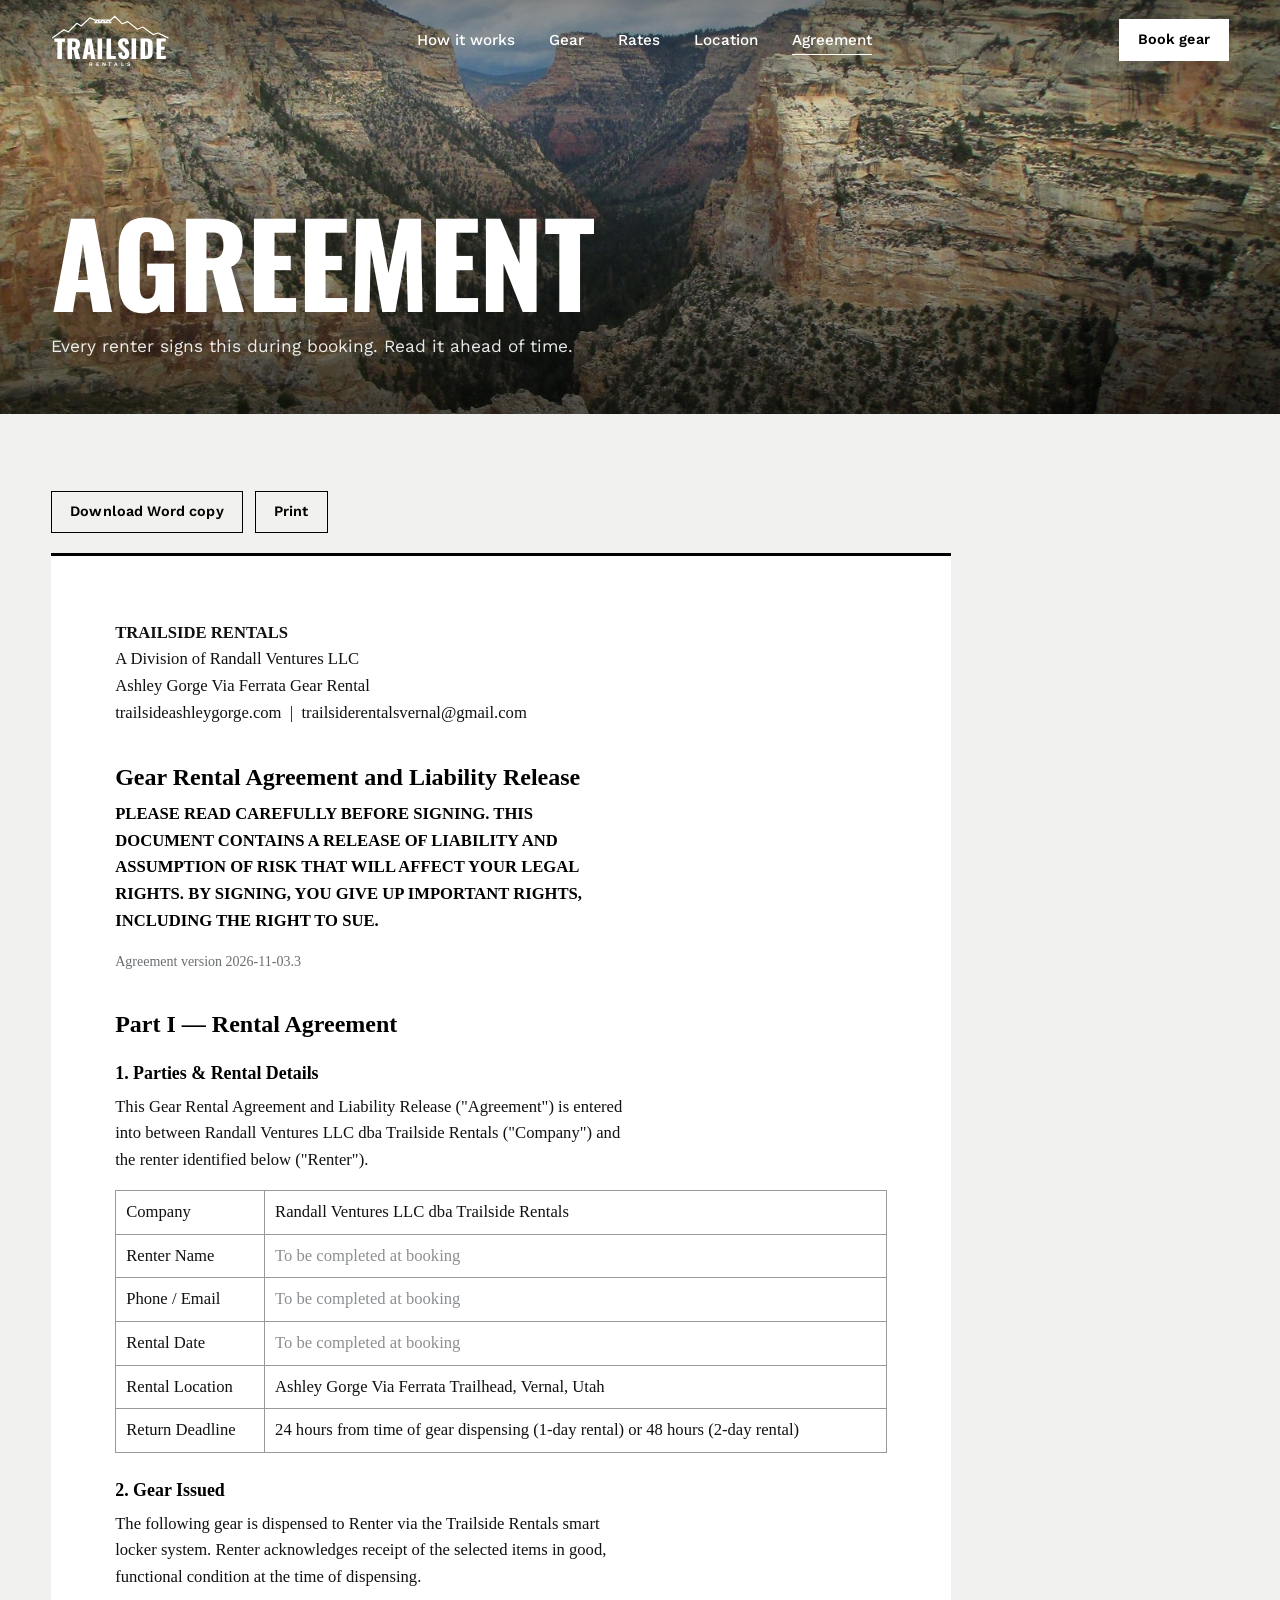
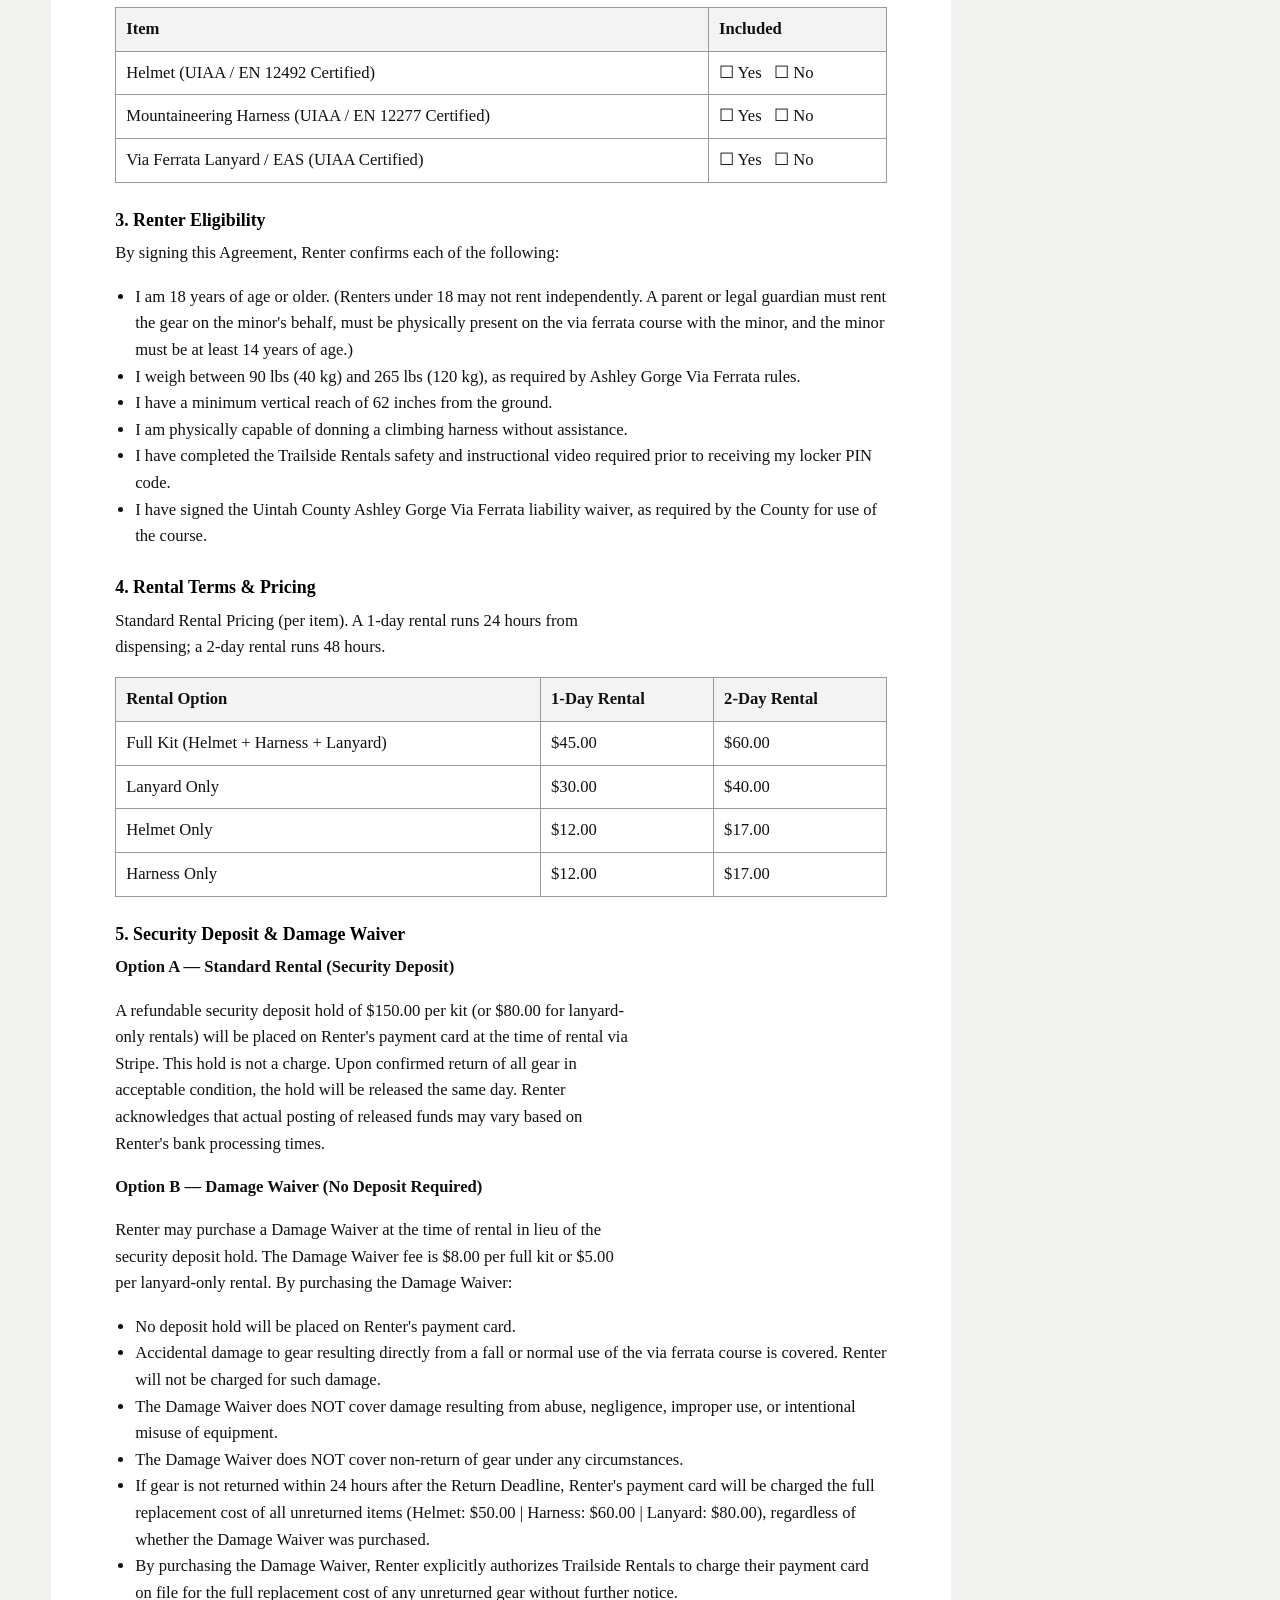
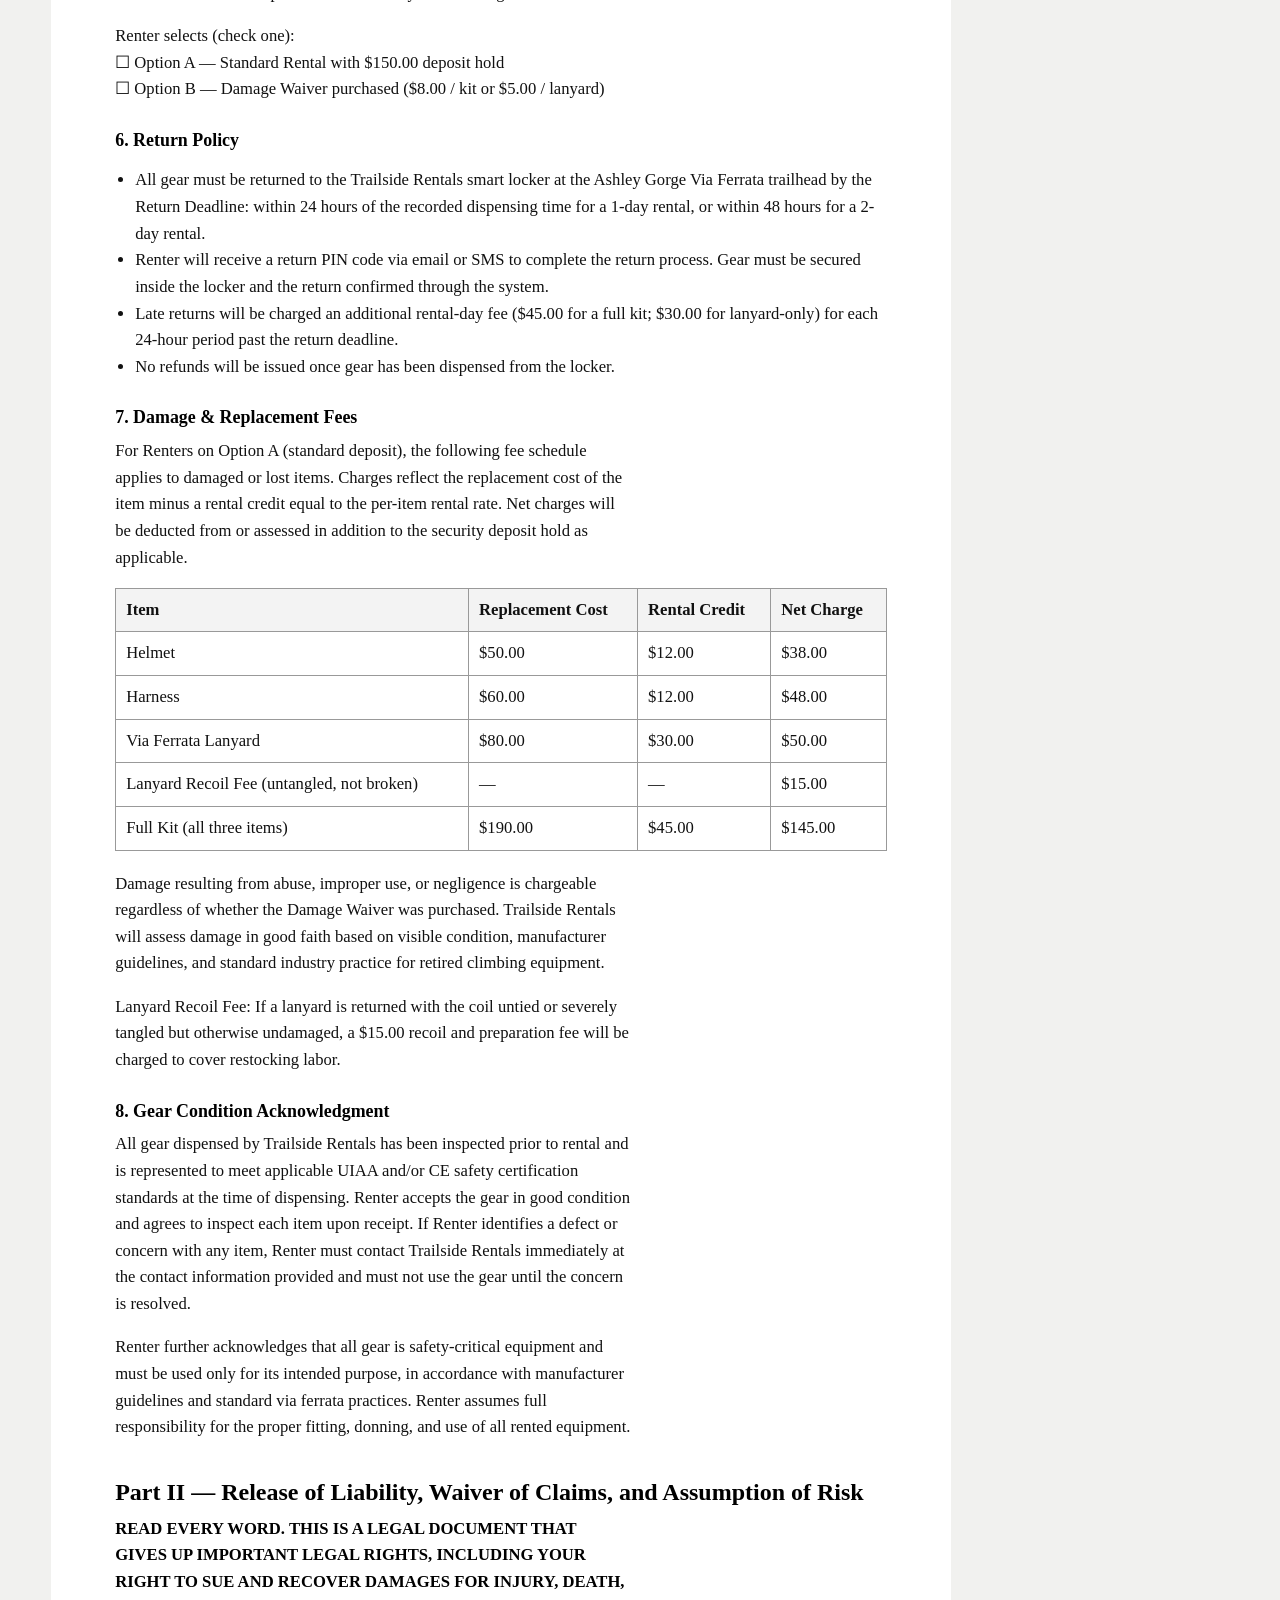
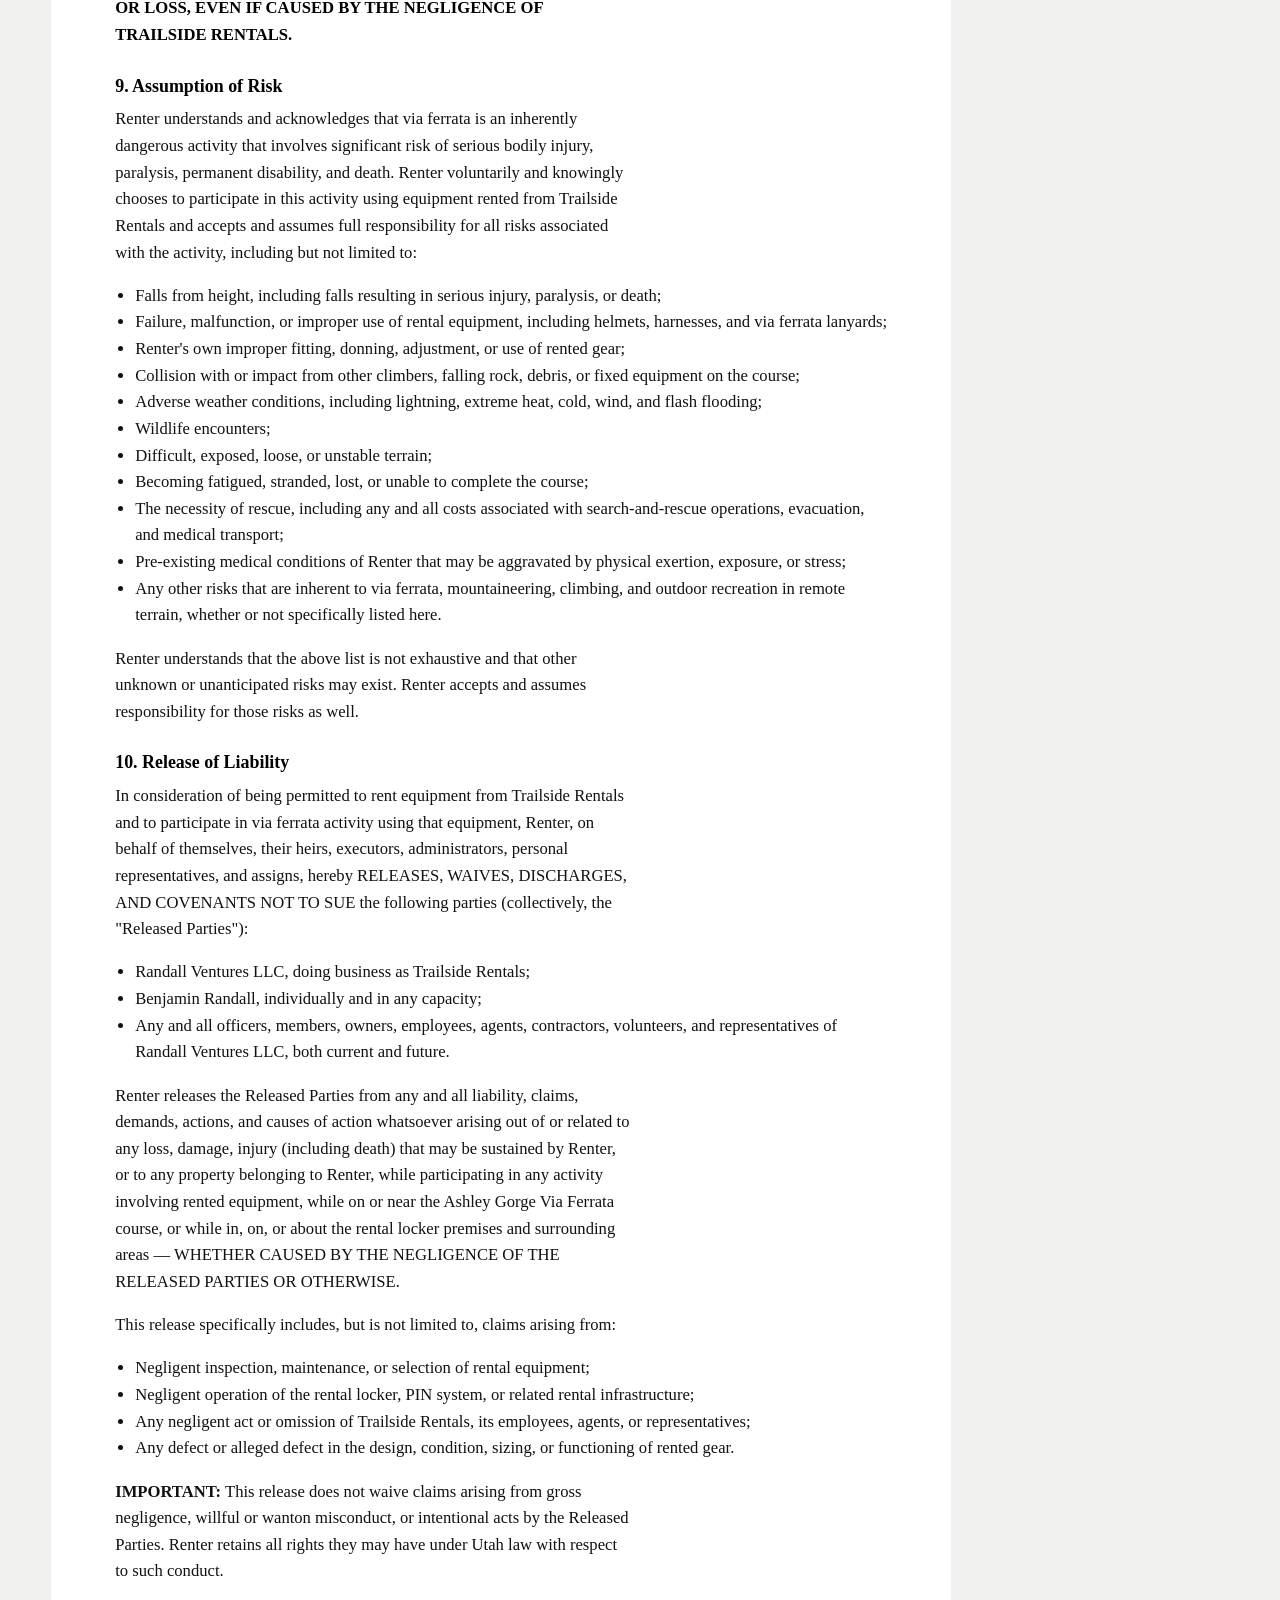
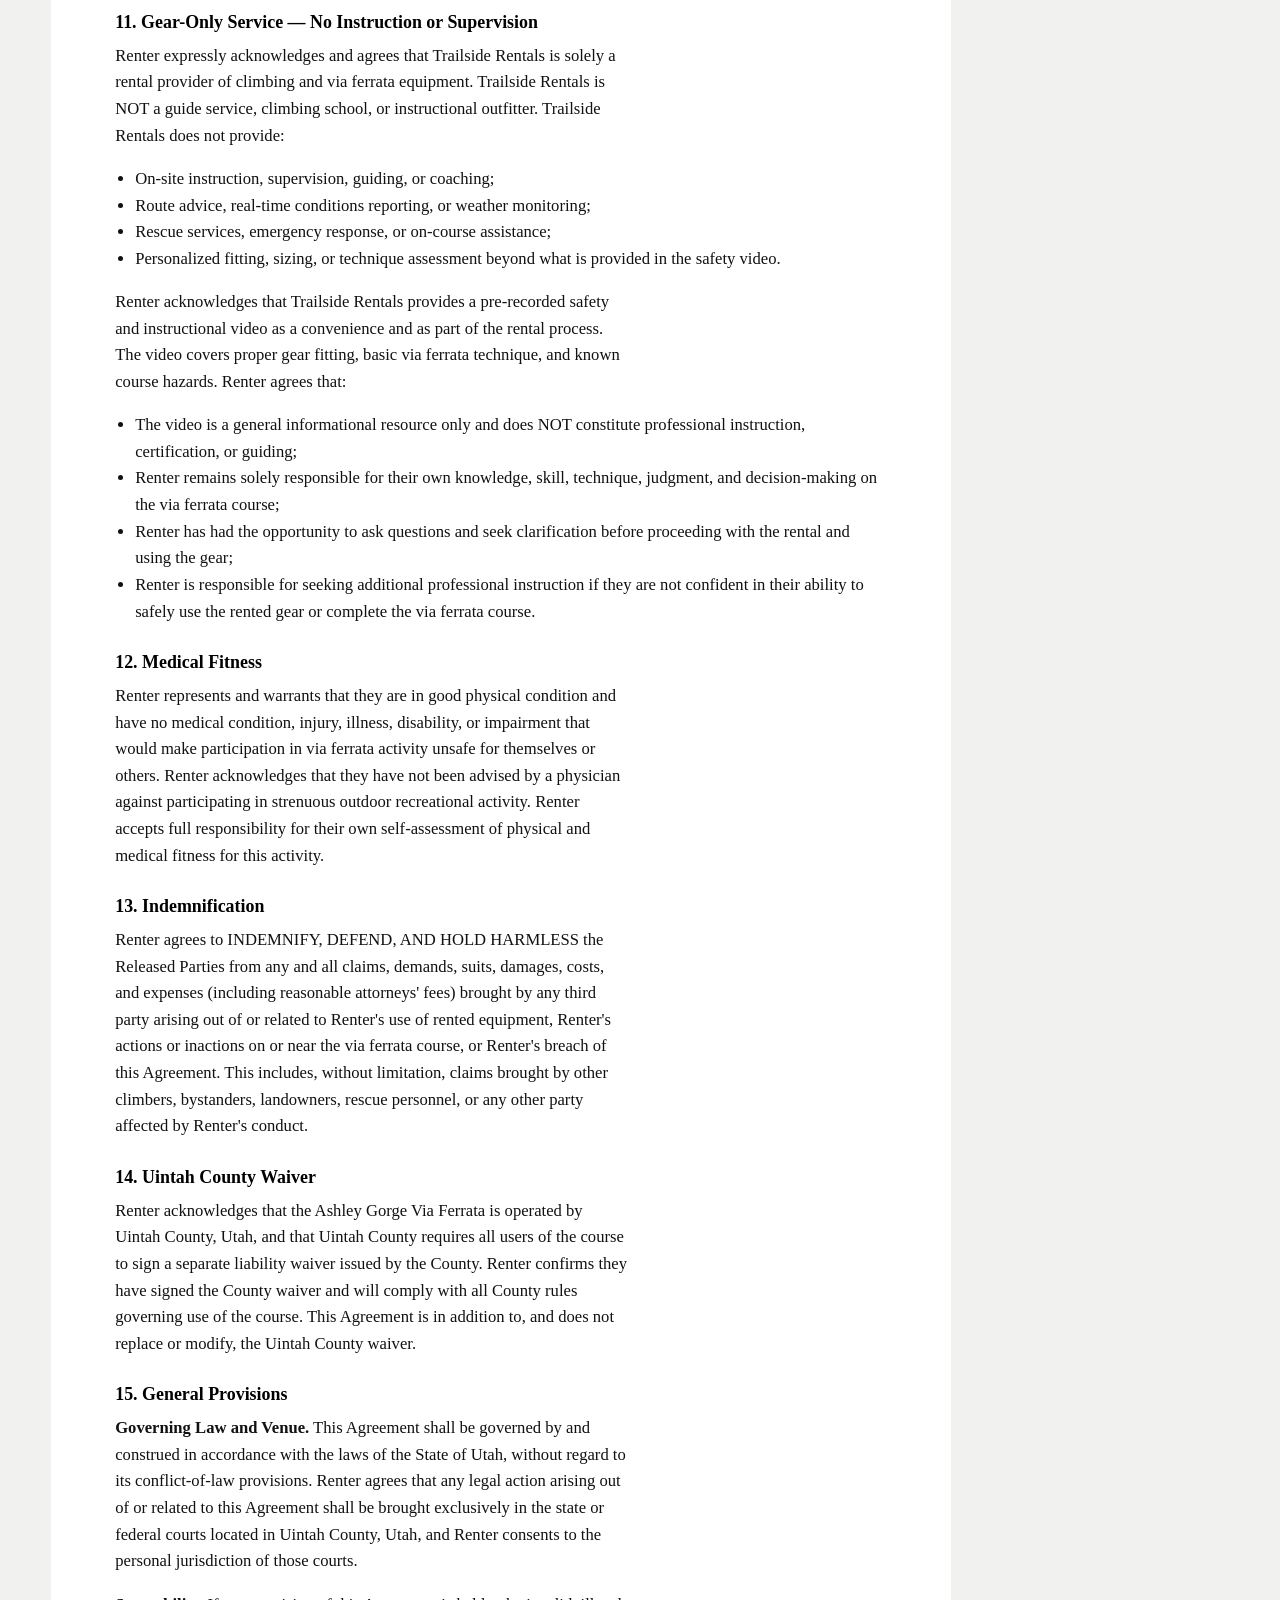
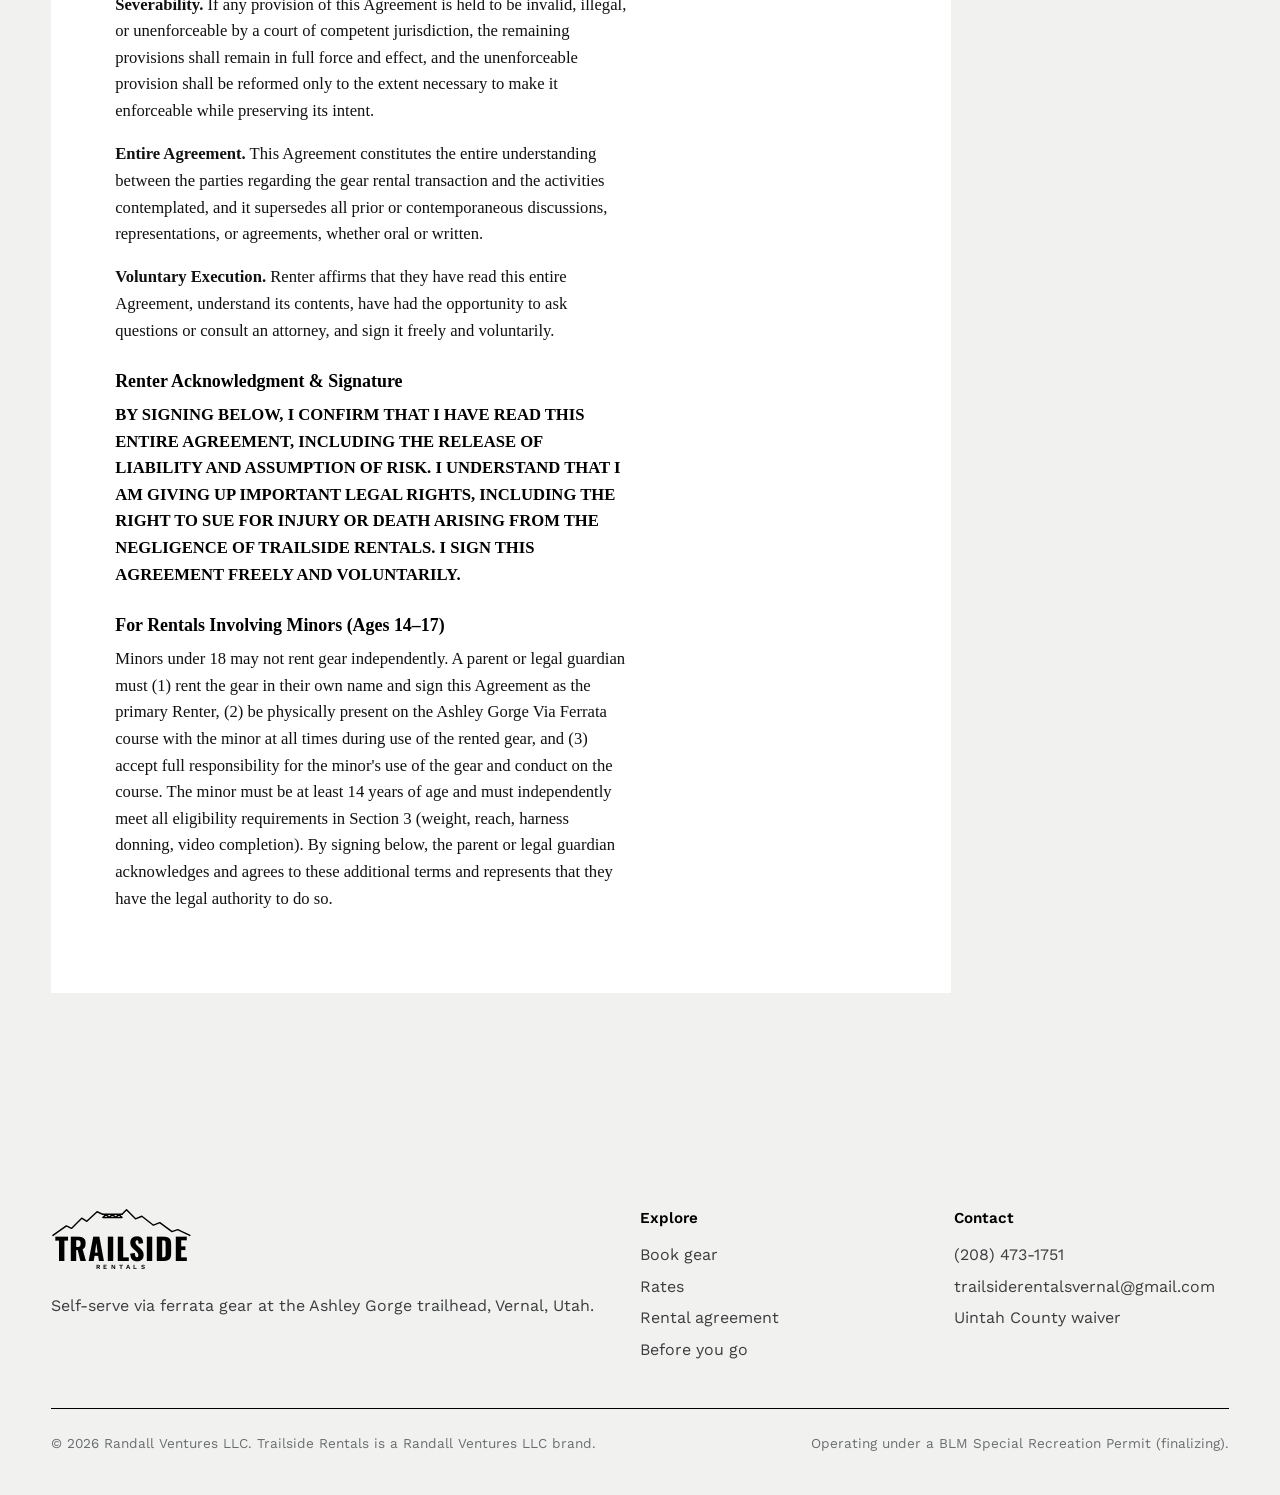
==== commit 9a7d24d7: "Replace About section with a Location section and trailhead map - Satellite map of the Ashley Gorge " ====
--- a/ridgeline-rentals-web/agreement.html
+++ b/ridgeline-rentals-web/agreement.html
@@ -24,12 +24,12 @@
 <header class="site-header site-header--over">
   <div class="wrap site-header__inner">
     <a class="brand" href="index.html" aria-label="Trailside Rentals home"><svg viewBox="0 0 220 100" role="img" aria-label="Trailside Rentals"><g fill="none" stroke="currentColor" stroke-width="2.2" stroke-linecap="round" stroke-linejoin="round"><path d="M3 46 L24 31 L32 35 L48 19 L56 24 L72 9 L81 13"/><path d="M81 13 H111 M81 18 H111 M81 18 L86 13 L91 18 L96 13 L101 18 L106 13 L111 18"/><path d="M111 13 L118 6 L132 20 L142 16 L160 30 L170 26 L189 40 L198 37 L217 46"/></g><text x="110" y="86" text-anchor="middle" font-family="Oswald, Arial Narrow, sans-serif" font-weight="700" font-size="47" letter-spacing="1.2" fill="currentColor">TRAILSIDE</text><text x="111" y="99" text-anchor="middle" font-family="Work Sans, sans-serif" font-weight="600" font-size="10" letter-spacing="5.4" fill="currentColor">RENTALS</text></svg></a>
-    <nav class="nav" aria-label="Primary"><ul><li><a href="index.html#how-it-works">How it works</a></li><li><a href="index.html#gear">Gear</a></li><li><a href="rates.html">Rates</a></li><li><a href="index.html#about">About</a></li><li><a href="agreement.html" aria-current="page">Agreement</a></li></ul></nav>
+    <nav class="nav" aria-label="Primary"><ul><li><a href="index.html#how-it-works">How it works</a></li><li><a href="index.html#gear">Gear</a></li><li><a href="rates.html">Rates</a></li><li><a href="index.html#location">Location</a></li><li><a href="agreement.html" aria-current="page">Agreement</a></li></ul></nav>
     <a class="btn btn--ink btn--sm header-cta" href="book.html">Book gear</a>
     <button class="menu-btn" type="button" aria-expanded="false" aria-controls="mobile-menu" aria-label="Menu"><span></span></button>
   </div>
   <div class="mobile-menu" id="mobile-menu">
-    <ul><li><a href="index.html#how-it-works">How it works</a></li><li><a href="index.html#gear">Gear</a></li><li><a href="rates.html">Rates</a></li><li><a href="index.html#about">About</a></li><li><a href="agreement.html">Agreement</a></li></ul>
+    <ul><li><a href="index.html#how-it-works">How it works</a></li><li><a href="index.html#gear">Gear</a></li><li><a href="rates.html">Rates</a></li><li><a href="index.html#location">Location</a></li><li><a href="agreement.html">Agreement</a></li></ul>
     <a class="btn btn--white" href="book.html" style="width:100%">Book gear</a>
   </div>
 </header>
--- a/ridgeline-rentals-web/css/styles.css
+++ b/ridgeline-rentals-web/css/styles.css
@@ -523,3 +523,16 @@
 .summary .step-actions { flex-wrap: nowrap; }
 .summary .step-actions .btn { padding: 0 18px; }
 .summary .step-actions .btn--ink { flex: 1; }
+
+/* ---------- location ---------- */
+.loc-list { list-style: none; margin: 32px 0 0; padding: 0; }
+.loc-list li { display: grid; grid-template-columns: 120px 1fr; gap: 16px; padding: 16px 0; border-top: 1px solid var(--line-strong); }
+.loc-list li:last-child { border-bottom: 1px solid var(--line-strong); }
+.loc-list span { color: var(--muted); font-size: .9rem; }
+.loc-list strong { color: var(--ink); font-weight: 500; }
+.map { min-height: 70vh; background: #cfcfcb; }
+.map iframe { position: absolute; inset: 0; width: 100%; height: 100%; border: 0; }
+.map__toggle { position: absolute; z-index: 2; top: 16px; left: 16px; display: inline-flex; background: var(--white); border: 1.5px solid var(--ink); }
+.map__toggle button { border: 0; background: transparent; padding: 10px 16px; cursor: pointer; font-weight: 500; font-size: .9rem; }
+.map__toggle button[aria-pressed="true"] { background: var(--ink); color: var(--white); }
+@media (max-width: 959px) { .map { min-height: 460px; } }
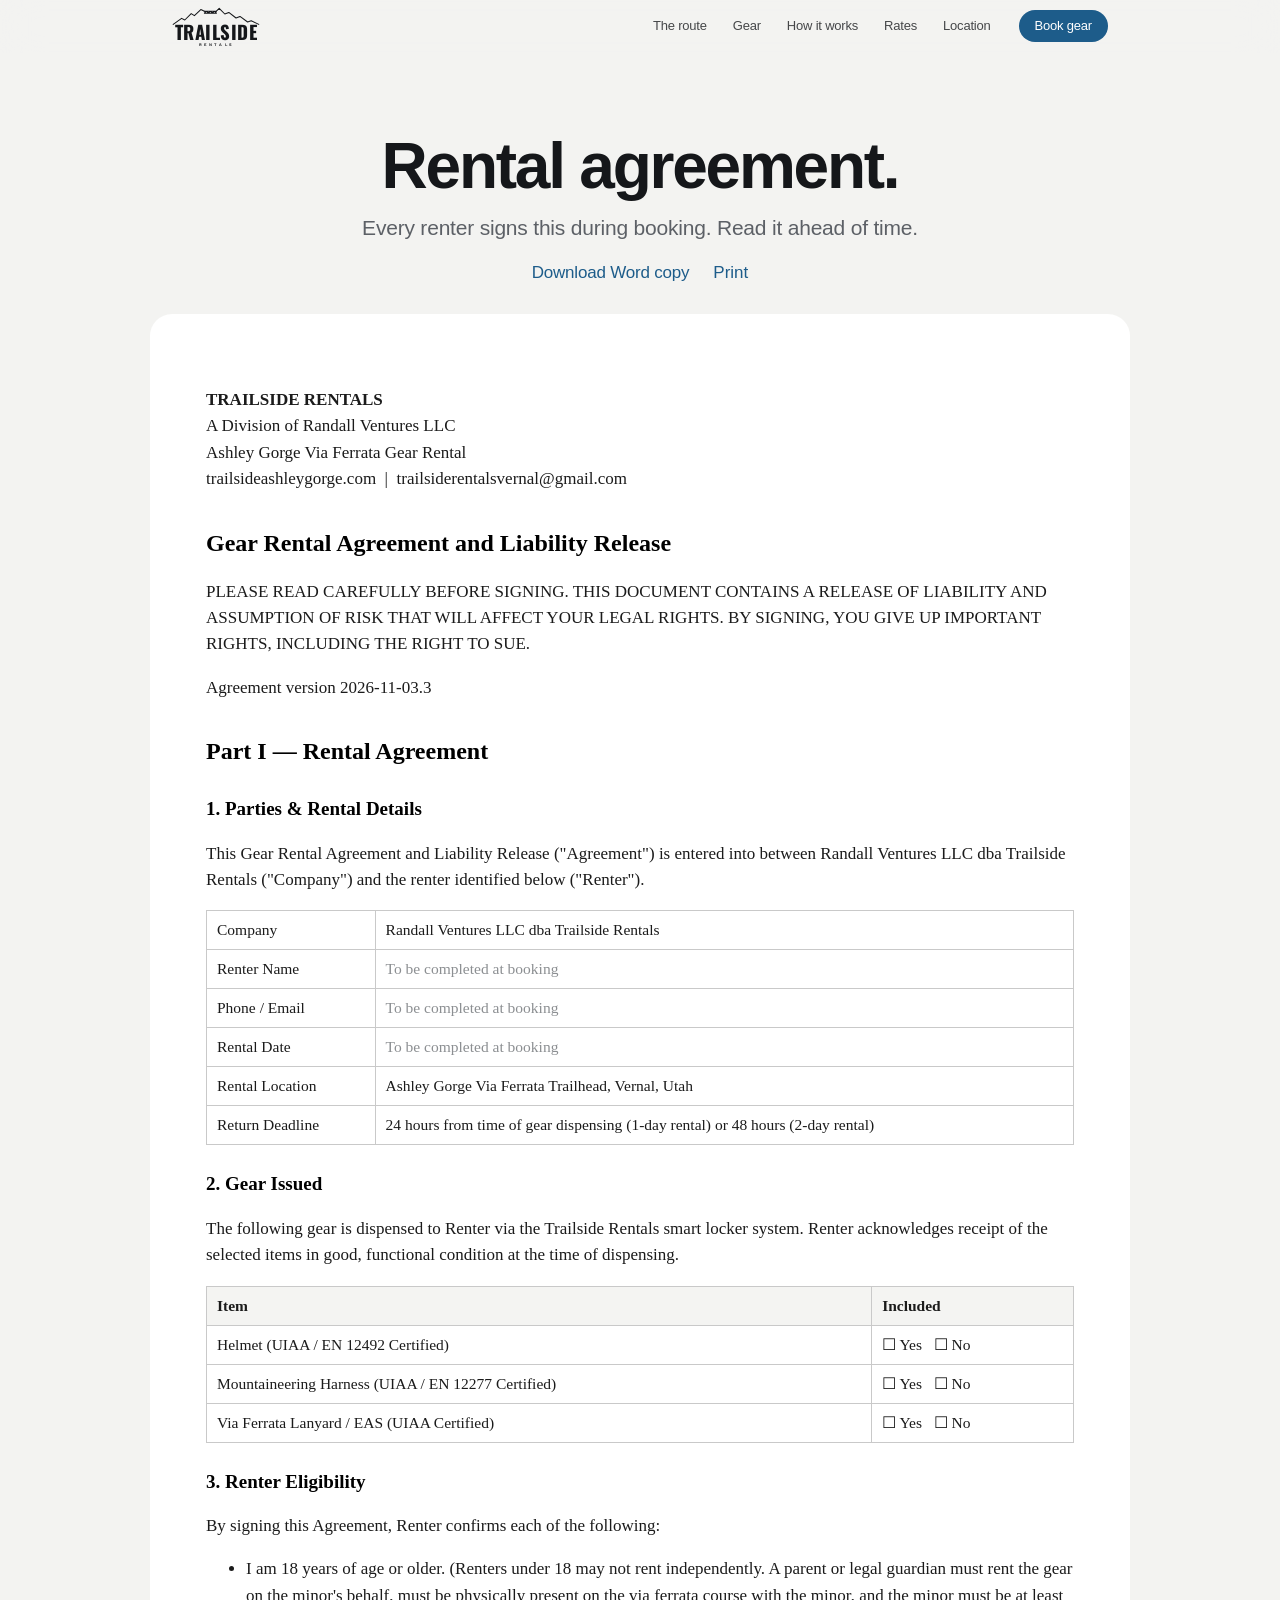
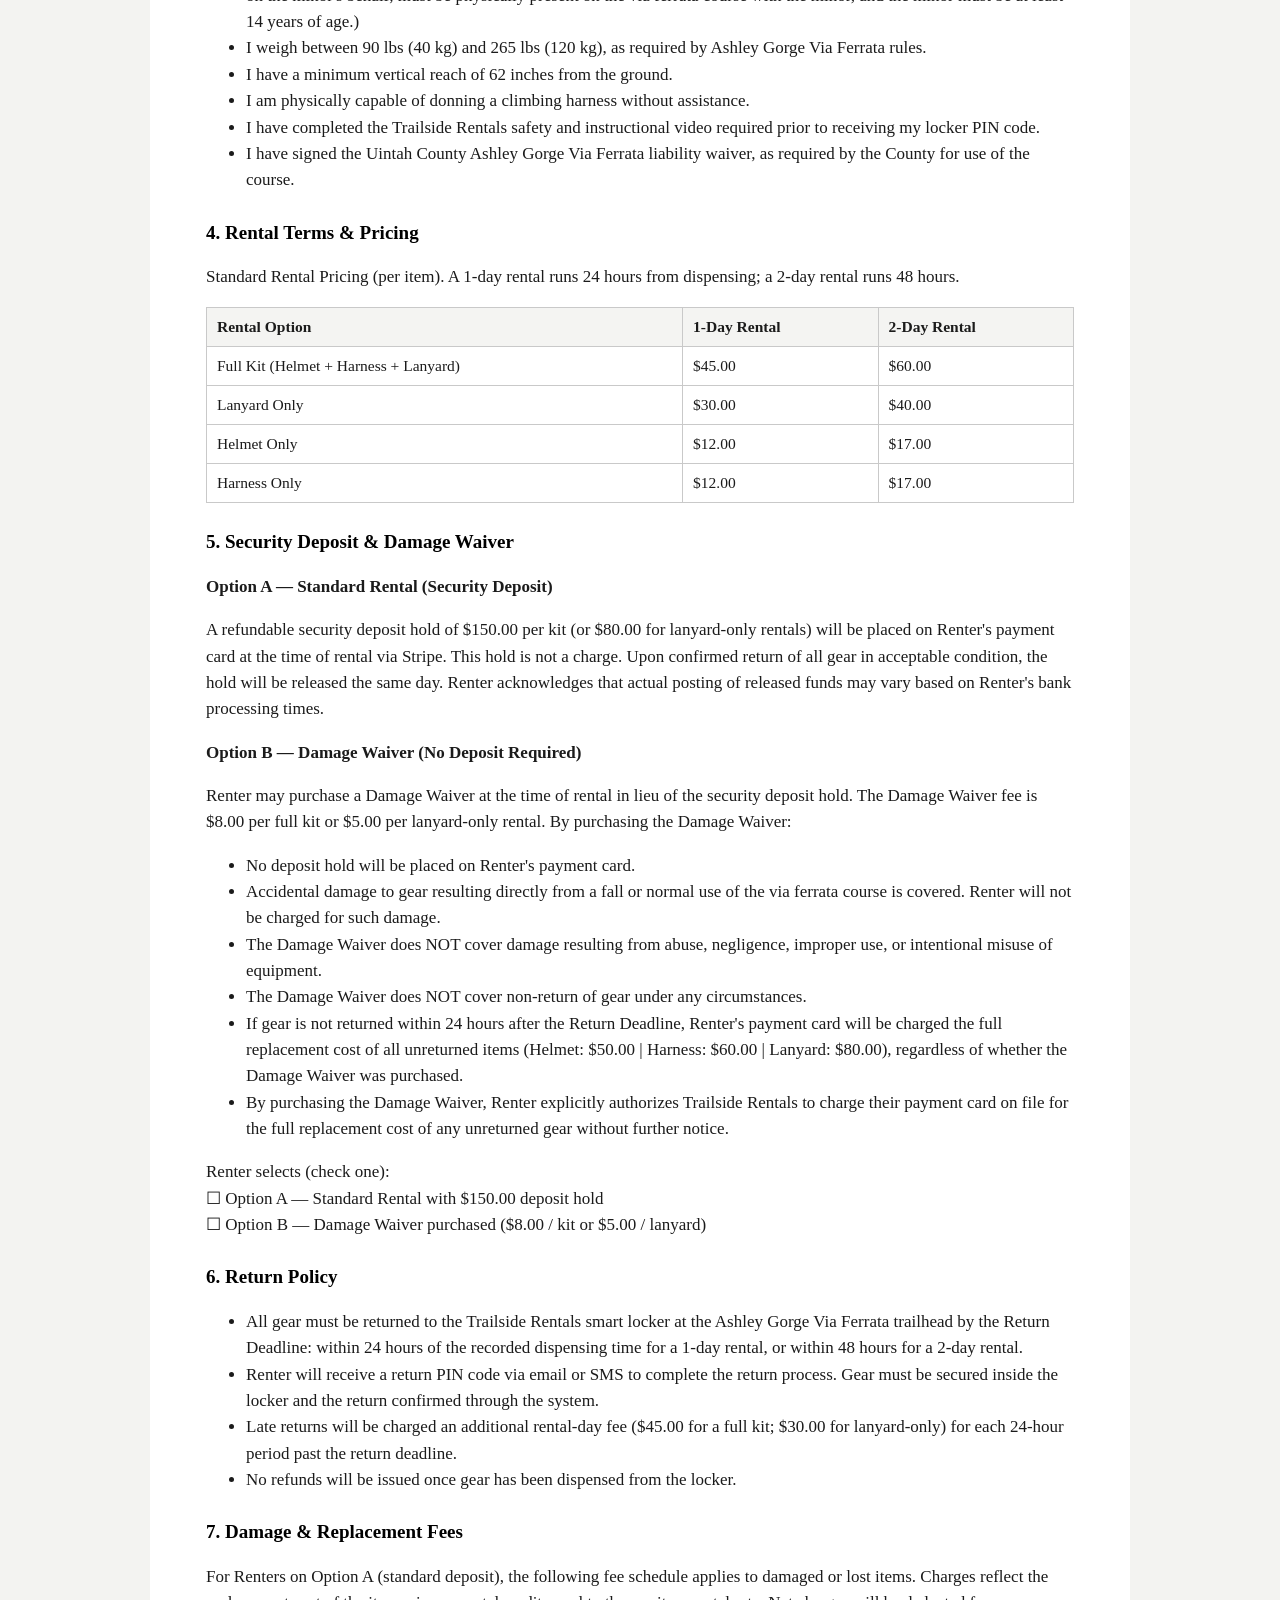
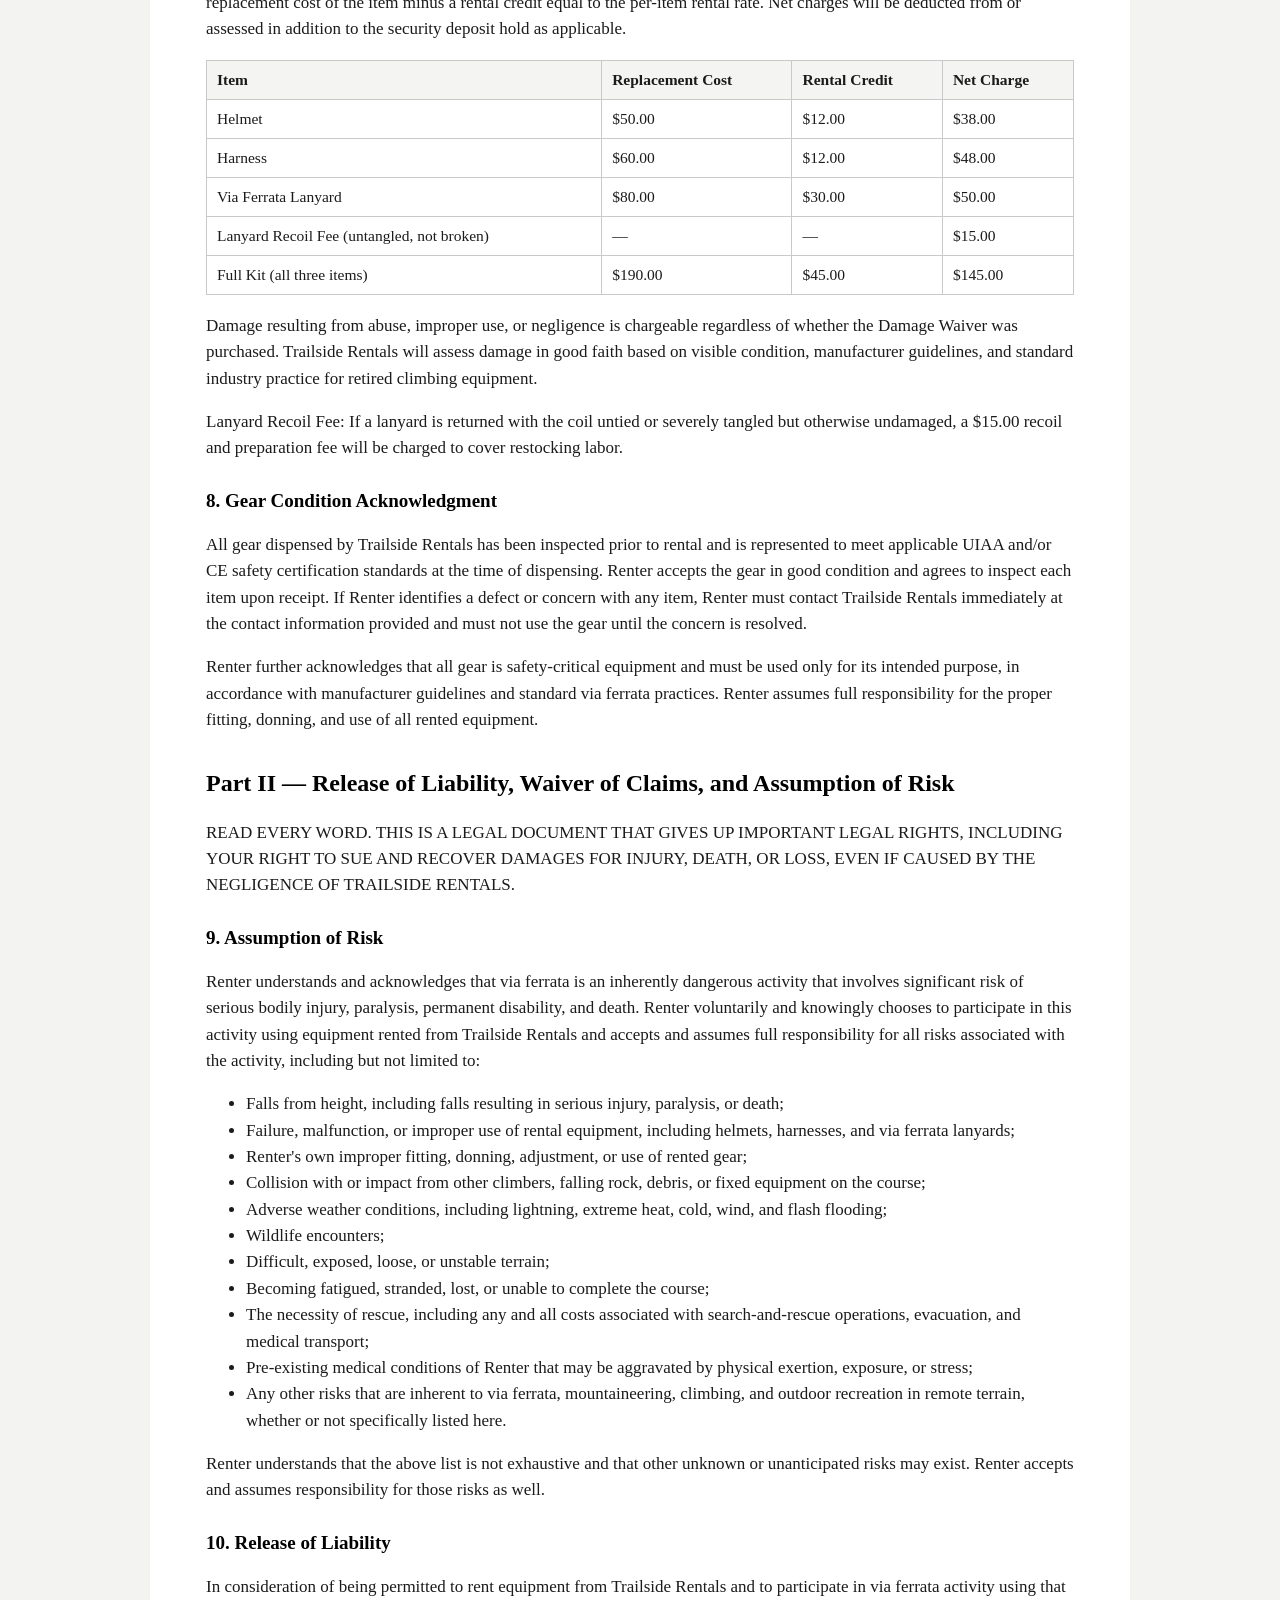
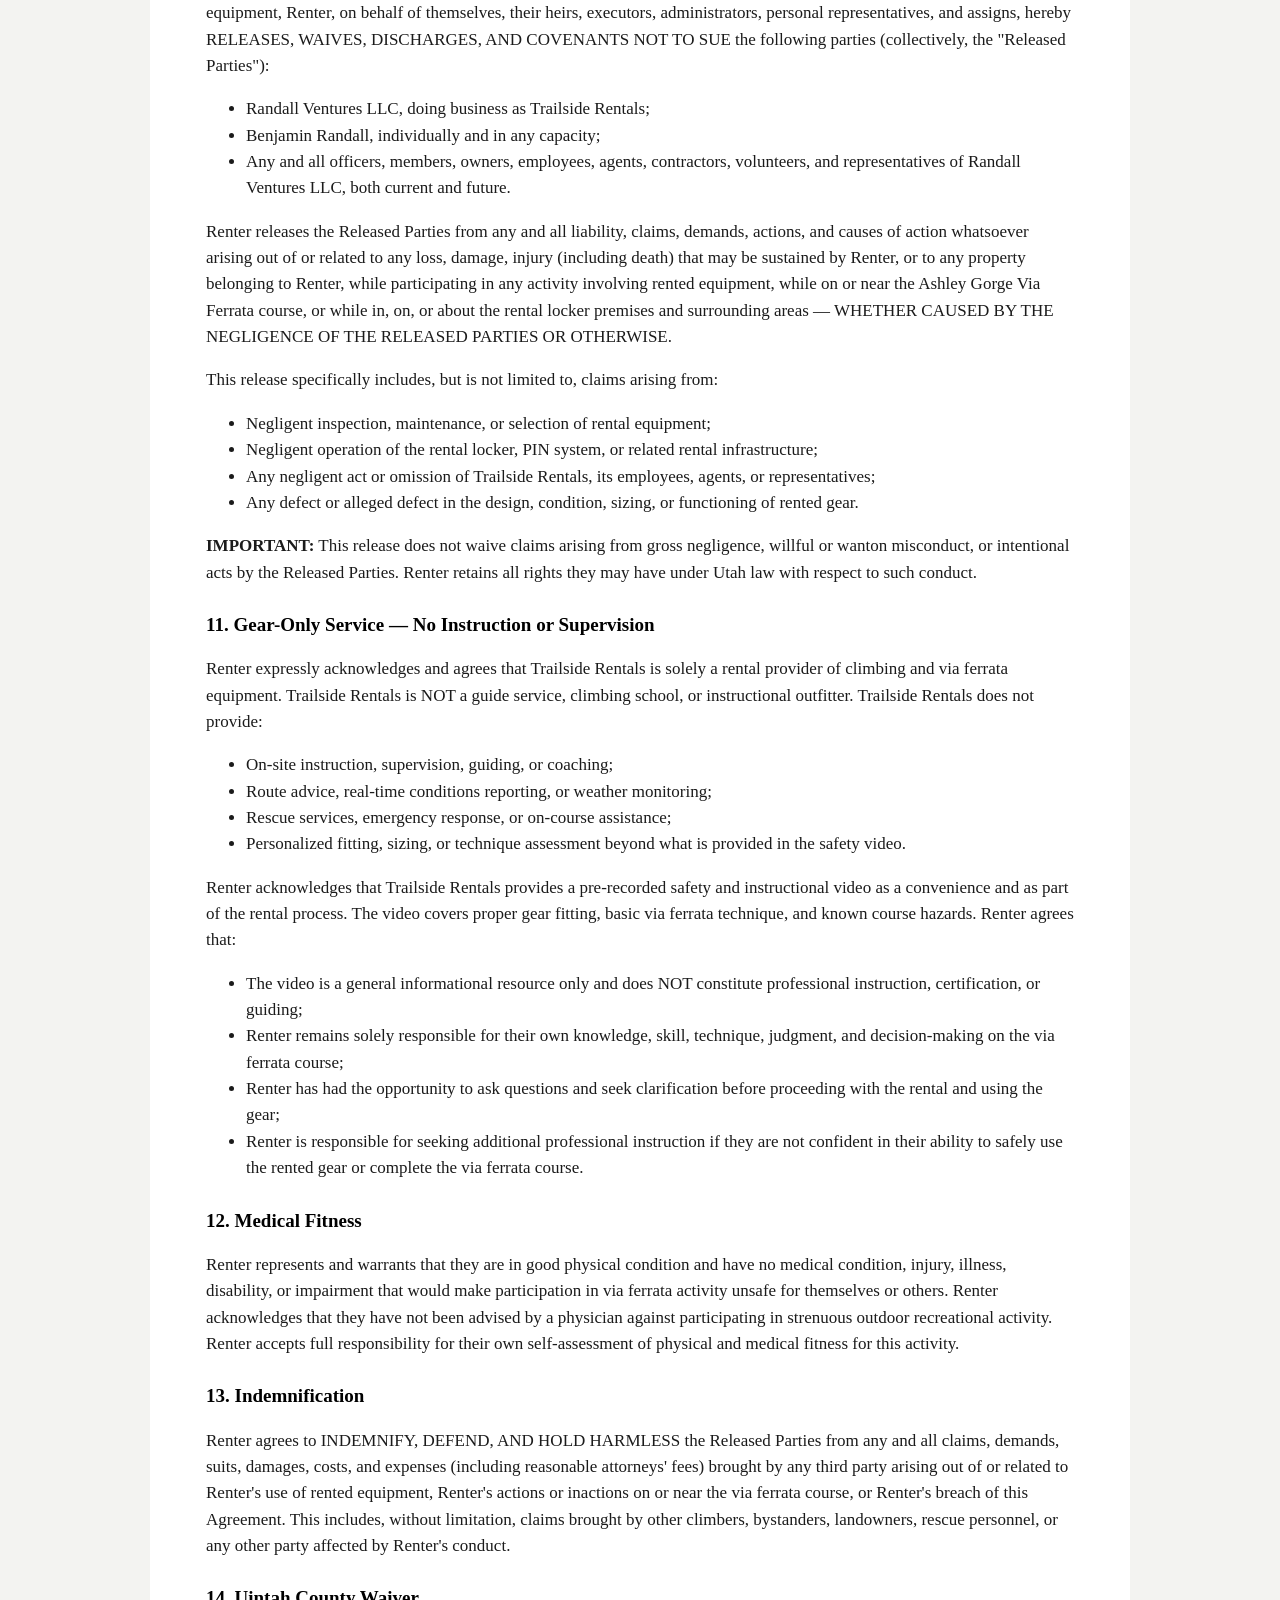
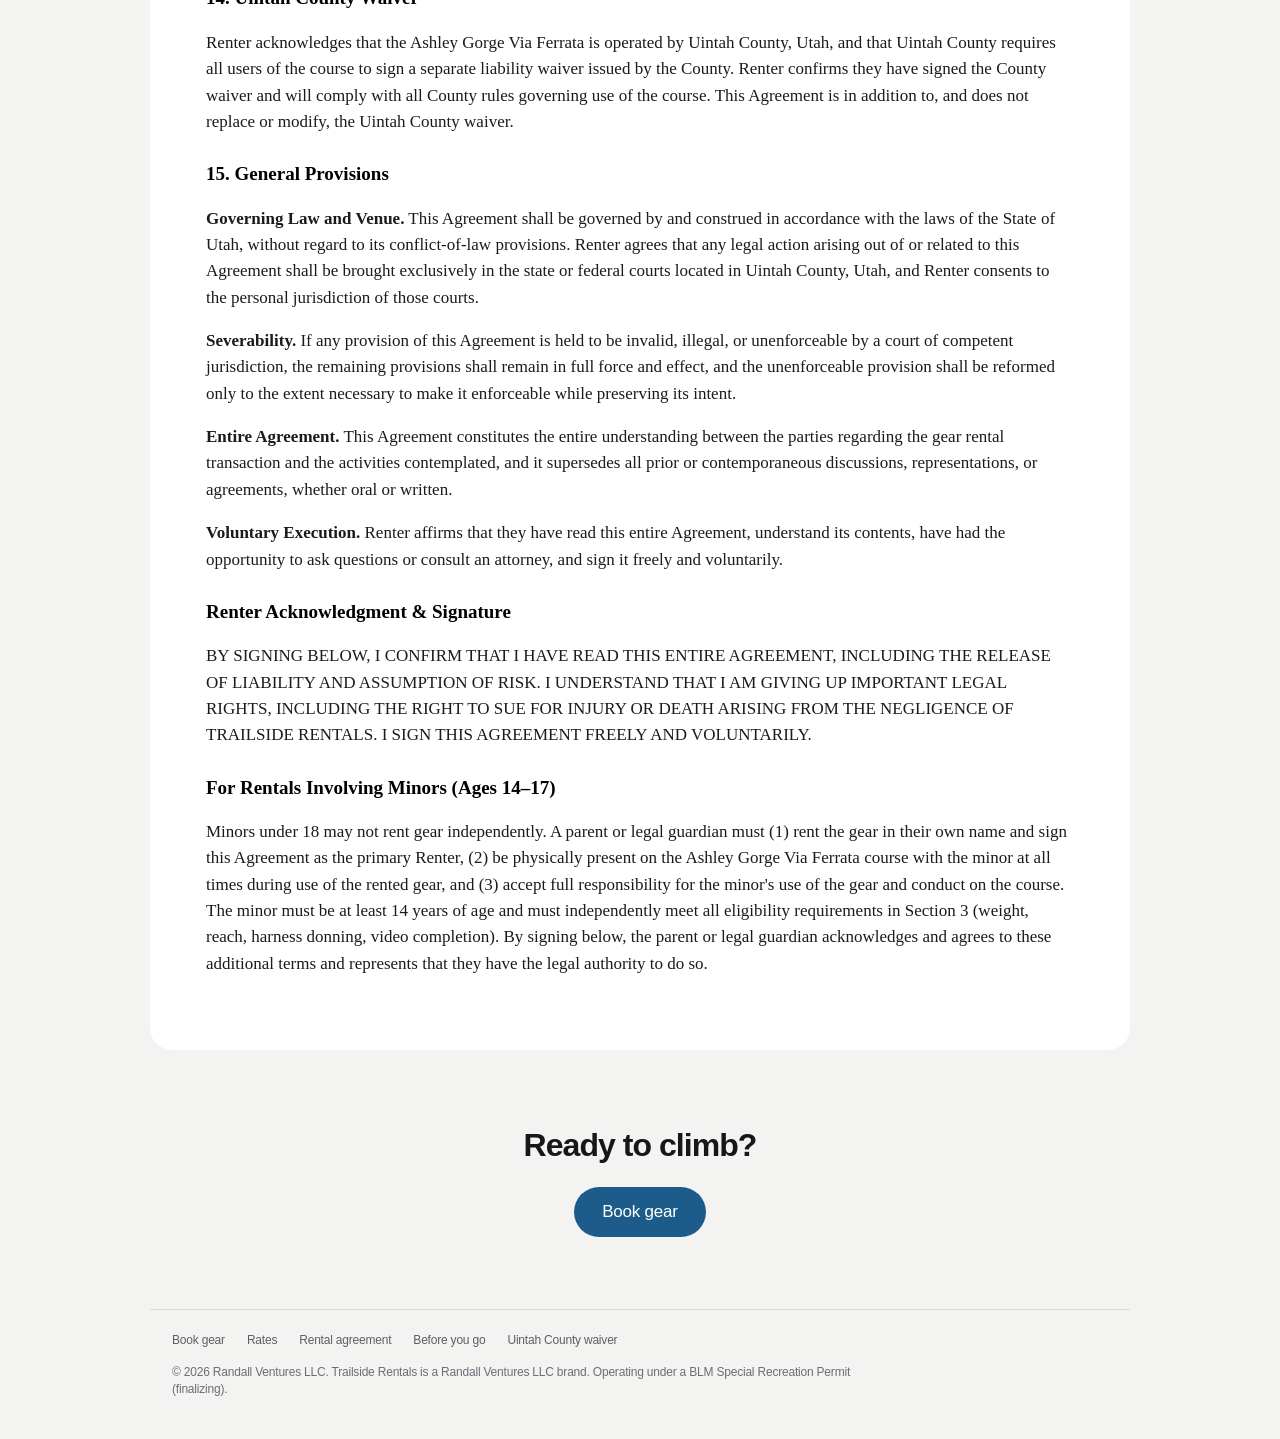
==== commit 411eaba9: "Redesign homepage with new route photos, two-carabiner rail and 3D route walk; Apple-style booking, " ====
--- a/ridgeline-rentals-web/agreement.html
+++ b/ridgeline-rentals-web/agreement.html
@@ -2,88 +2,71 @@
 <html lang="en">
 <head>
   <meta charset="UTF-8" />
-  <meta name="viewport" content="width=device-width, initial-scale=1" />
+  <meta name="viewport" content="width=device-width, initial-scale=1, viewport-fit=cover" />
   <title>Rental Agreement | Trailside Rentals</title>
-  <meta name="description" content="Read the Trailside Rentals gear rental agreement and liability release before you book." />
-  <meta name="theme-color" content="#000000" />
-  <meta name="view-transition" content="same-origin" />
+  <meta name="description" content="Read the Trailside Rentals rental agreement and liability release before you book." />
+  <meta name="theme-color" content="#F3F3F1" />
   <link rel="icon" href="favicon.ico" sizes="any" />
   <link rel="apple-touch-icon" href="apple-touch-icon.png" />
-  <meta property="og:type" content="website" />
-  <meta property="og:title" content="Rental Agreement | Trailside Rentals" />
-  <meta property="og:description" content="Read the Trailside Rentals gear rental agreement and liability release before you book." />
-  <meta property="og:image" content="assets/photos/og-image.jpg" />
-  <meta name="twitter:card" content="summary_large_image" />
   <link rel="preconnect" href="https://fonts.googleapis.com" />
   <link rel="preconnect" href="https://fonts.gstatic.com" crossorigin />
-  <link href="https://fonts.googleapis.com/css2?family=Oswald:wght@500;600;700&family=Work+Sans:wght@400;500;600&display=swap" rel="stylesheet" />
-  <link rel="stylesheet" href="css/styles.css" />
+  <link href="https://fonts.googleapis.com/css2?family=Oswald:wght@700&family=Work+Sans:wght@600&display=swap" rel="stylesheet" />
+  <link rel="stylesheet" href="css/apple.css" />
+  <link rel="stylesheet" href="css/home.css" />
 </head>
-<body data-page="agreement">
-<a class="skip-link" href="#main">Skip to content</a>
-<header class="site-header site-header--over">
-  <div class="wrap site-header__inner">
-    <a class="brand" href="index.html" aria-label="Trailside Rentals home"><svg viewBox="0 0 220 100" role="img" aria-label="Trailside Rentals"><g fill="none" stroke="currentColor" stroke-width="2.2" stroke-linecap="round" stroke-linejoin="round"><path d="M3 46 L24 31 L32 35 L48 19 L56 24 L72 9 L81 13"/><path d="M81 13 H111 M81 18 H111 M81 18 L86 13 L91 18 L96 13 L101 18 L106 13 L111 18"/><path d="M111 13 L118 6 L132 20 L142 16 L160 30 L170 26 L189 40 L198 37 L217 46"/></g><text x="110" y="86" text-anchor="middle" font-family="Oswald, Arial Narrow, sans-serif" font-weight="700" font-size="47" letter-spacing="1.2" fill="currentColor">TRAILSIDE</text><text x="111" y="99" text-anchor="middle" font-family="Work Sans, sans-serif" font-weight="600" font-size="10" letter-spacing="5.4" fill="currentColor">RENTALS</text></svg></a>
-    <nav class="nav" aria-label="Primary"><ul><li><a href="index.html#how-it-works">How it works</a></li><li><a href="index.html#gear">Gear</a></li><li><a href="rates.html">Rates</a></li><li><a href="index.html#location">Location</a></li><li><a href="agreement.html" aria-current="page">Agreement</a></li></ul></nav>
-    <a class="btn btn--ink btn--sm header-cta" href="book.html">Book gear</a>
-    <button class="menu-btn" type="button" aria-expanded="false" aria-controls="mobile-menu" aria-label="Menu"><span></span></button>
-  </div>
-  <div class="mobile-menu" id="mobile-menu">
-    <ul><li><a href="index.html#how-it-works">How it works</a></li><li><a href="index.html#gear">Gear</a></li><li><a href="rates.html">Rates</a></li><li><a href="index.html#location">Location</a></li><li><a href="agreement.html">Agreement</a></li></ul>
-    <a class="btn btn--white" href="book.html" style="width:100%">Book gear</a>
-  </div>
-</header>
-
-<main id="main">
-  <section class="page-hero page-hero--short">
-    <img src="assets/photos/canyon-clouds.jpg" alt="Canyon walls under clouds" fetchpriority="high" />
-    <div class="wrap">
-      <h1 class="rise"><span class="line"><span>Agreement</span></span></h1>
-      <p class="lede hero-fade">Every renter signs this during booking. Read it ahead of time.</p>
-    </div>
-  </section>
-  <section class="section" style="padding-top:clamp(40px,6vw,80px)">
-    <div class="wrap">
-      <div class="btn-row" style="margin-bottom:20px"><a class="btn btn--line btn--sm" href="assets/Trailside_Rentals_Rental_Agreement.docx" download>Download Word copy</a><button class="btn btn--line btn--sm" type="button" onclick="window.print()">Print</button></div>
-      <article class="doc legal" id="doc"></article>
-    </div>
-  </section>
-</main>
-<script>document.addEventListener("DOMContentLoaded",function(){document.getElementById("doc").innerHTML=window.TrailsideAgreement.render();});</script>
-
-<footer class="site-footer">
-  <div class="wrap">
-    <div class="footer-grid">
-      <div class="footer-brand">
-        <svg viewBox="0 0 220 100" role="img" aria-label="Trailside Rentals"><g fill="none" stroke="currentColor" stroke-width="2.2" stroke-linecap="round" stroke-linejoin="round"><path d="M3 46 L24 31 L32 35 L48 19 L56 24 L72 9 L81 13"/><path d="M81 13 H111 M81 18 H111 M81 18 L86 13 L91 18 L96 13 L101 18 L106 13 L111 18"/><path d="M111 13 L118 6 L132 20 L142 16 L160 30 L170 26 L189 40 L198 37 L217 46"/></g><text x="110" y="86" text-anchor="middle" font-family="Oswald, Arial Narrow, sans-serif" font-weight="700" font-size="47" letter-spacing="1.2" fill="currentColor">TRAILSIDE</text><text x="111" y="99" text-anchor="middle" font-family="Work Sans, sans-serif" font-weight="600" font-size="10" letter-spacing="5.4" fill="currentColor">RENTALS</text></svg>
-        <p style="margin-top:16px">Self-serve via ferrata gear at the Ashley Gorge trailhead, Vernal, Utah.</p>
-      </div>
-      <div>
-        <h4>Explore</h4>
-        <ul>
-          <li><a href="book.html">Book gear</a></li>
-          <li><a href="rates.html">Rates</a></li>
-          <li><a href="agreement.html">Rental agreement</a></li>
-          <li><a href="index.html#before-you-go">Before you go</a></li>
-        </ul>
-      </div>
-      <div>
-        <h4>Contact</h4>
-        <ul>
-          <li><a data-contact="phone" href="tel:+12084731751">(208) 473-1751</a></li>
-          <li><a data-contact="email" href="mailto:trailsiderentalsvernal@gmail.com">trailsiderentalsvernal@gmail.com</a></li>
-          <li><a href="https://www.ashleygorgeviaferrata.com/waiver" rel="noopener" target="_blank">Uintah County waiver</a></li>
-        </ul>
+<body class="h-page h-inner">
+  <a class="h-skip" href="#main">Skip to content</a>
+  <header class="h-nav" id="h-nav">
+    <div class="h-nav__in">
+      <a class="h-brand" href="index.html" aria-label="Trailside Rentals home">
+        <svg viewBox="0 0 220 100" aria-hidden="true"><g fill="none" stroke="currentColor" stroke-width="2.6" stroke-linecap="round" stroke-linejoin="round"><path d="M3 46 L24 31 L32 35 L48 19 L56 24 L72 9 L81 13"/><path d="M81 13 H111 M81 18 H111 M81 18 L86 13 L91 18 L96 13 L101 18 L106 13 L111 18"/><path d="M111 13 L118 6 L132 20 L142 16 L160 30 L170 26 L189 40 L198 37 L217 46"/></g><text x="110" y="86" text-anchor="middle" font-family="Oswald, Arial Narrow, sans-serif" font-weight="700" font-size="47" letter-spacing="1.2" fill="currentColor">TRAILSIDE</text><text x="111" y="99" text-anchor="middle" font-family="Work Sans, sans-serif" font-weight="600" font-size="10" letter-spacing="5.4" fill="currentColor">RENTALS</text></svg>
+      </a>
+      <nav class="h-links" aria-label="Main">
+        <a href="index.html#route">The route</a>
+        <a href="index.html#gear">Gear</a>
+        <a href="index.html#how-it-works">How it works</a>
+        <a href="rates.html">Rates</a>
+        <a href="index.html#location">Location</a>
+      </nav>
+      <div class="h-nav__end">
+        <a class="a-btn h-nav__book" href="book.html">Book gear</a>
+        <button class="h-menu-btn" type="button" aria-expanded="false" aria-controls="h-menu" aria-label="Menu"><i></i><i></i></button>
       </div>
     </div>
-    <div class="footer-bottom">
-      <span>© <span data-year>2026</span> Randall Ventures LLC. Trailside Rentals is a Randall Ventures LLC brand.</span>
-      <span>Operating under a BLM Special Recreation Permit (finalizing).</span>
+    <div class="h-menu" id="h-menu" hidden>
+      <a href="index.html#route">The route</a>
+      <a href="index.html#gear">Gear</a>
+      <a href="index.html#how-it-works">How it works</a>
+      <a href="rates.html">Rates</a>
+      <a href="index.html#location">Location</a>
+      <a href="agreement.html" aria-current="page">Rental agreement</a>
     </div>
-  </div>
-</footer>
-<script src="js/config.js"></script>
-<script src="js/agreement.js"></script>
-<script src="js/site.js"></script>
+  </header>
+  <main id="main">
+    <div class="a-wrap">
+      <div class="a-hero">
+        <h1>Rental agreement.</h1>
+        <p>Every renter signs this during booking. Read it ahead of time.</p>
+        <div class="a-links"><a href="assets/Trailside_Rentals_Rental_Agreement.docx" download>Download Word copy</a><button type="button" class="a-linkbtn" onclick="window.print()">Print</button></div>
+      </div>
+      <article class="a-doc" id="doc"></article>
+      <div class="a-cta">
+        <h2>Ready to climb?</h2>
+        <a class="a-btn" href="book.html">Book gear</a>
+      </div>
+    </div>
+  </main>
+  <footer class="h-foot">
+    <div class="wrap h-foot__in">
+      <nav aria-label="Footer">
+        <a href="book.html">Book gear</a><a href="rates.html">Rates</a><a href="agreement.html">Rental agreement</a><a href="index.html#before-you-go">Before you go</a><a href="https://www.ashleygorgeviaferrata.com/waiver" target="_blank" rel="noopener">Uintah County waiver</a>
+      </nav>
+      <p>© <span data-year>2026</span> Randall Ventures LLC. Trailside Rentals is a Randall Ventures LLC brand. Operating under a BLM Special Recreation Permit (finalizing).</p>
+    </div>
+  </footer>
+  <script src="js/config.js"></script>
+  <script src="js/agreement.js"></script>
+  <script src="js/inner.js"></script>
+  <script>document.getElementById("doc").innerHTML = window.TrailsideAgreement.render();</script>
 </body>
 </html>
--- a/ridgeline-rentals-web/css/apple.css
+++ b/ridgeline-rentals-web/css/apple.css
@@ -0,0 +1,277 @@
+/* ==========================================================================
+   Trailside — Apple-style system (booking flow, rates, agreement)
+   Spec: design/booking-apple/BOOKING-STYLE.md
+   ========================================================================== */
+:root {
+  --a-bg: #FFFFFF;
+  --a-bg2: #F3F3F1;
+  --a-bg3: #EAEAE7;
+  --a-ink: #15171A;
+  --a-ink2: #5C6066;
+  --a-ink3: #6B6F75;
+  --a-line: rgba(21, 23, 26, .10);
+  --a-line2: rgba(21, 23, 26, .16);
+  --a-accent: #1D5C8A;
+  --a-accent-hi: #174C73;
+  --a-accent-soft: rgba(29, 92, 138, .12);
+  --a-go: #2E7D4F;
+  --a-low: #C58A1A;
+  --a-red: #C0392B;
+  --a-pill: 980px;
+  --a-group: 14px;
+  --a-field: 12px;
+  --a-card: 22px;
+  --a-sys: -apple-system, BlinkMacSystemFont, "SF Pro Text", "Segoe UI", Roboto, "Helvetica Neue", Arial, sans-serif;
+  --a-ease: cubic-bezier(.16, 1, .3, 1);
+}
+
+.a-page { margin: 0; background: var(--a-bg2); color: var(--a-ink); font-family: var(--a-sys); font-size: 17px; line-height: 1.47; letter-spacing: -.012em; -webkit-font-smoothing: antialiased; }
+.a-page ::selection { background: #CFE2F0; }
+.a-page :focus-visible { outline: 3px solid rgba(29, 92, 138, .45); outline-offset: 2px; }
+.a-page img { display: block; max-width: 100%; }
+:where(.a-page) :where(button, input, select) { font: inherit; color: inherit; letter-spacing: inherit; }
+.a-page a { color: var(--a-accent); text-decoration: none; }
+.a-page a:hover { text-decoration: underline; }
+
+/* ---------- top bar (glass) ---------- */
+.a-top { position: sticky; top: 0; z-index: 30; background: rgba(243, 243, 241, .8); backdrop-filter: saturate(180%) blur(20px); -webkit-backdrop-filter: saturate(180%) blur(20px); }
+.a-top__in { max-width: 640px; margin: 0 auto; height: 52px; padding: 0 16px; display: grid; grid-template-columns: 1fr auto 1fr; align-items: center; }
+.a-back { justify-self: start; display: inline-flex; align-items: center; gap: 4px; color: var(--a-accent); background: none; border: 0; padding: 8px 0; cursor: pointer; font-size: 17px; }
+.a-back svg { width: 11px; height: 18px; }
+.a-back[hidden] { display: inline-flex; visibility: hidden; }
+.a-top__title { font-weight: 600; }
+.a-top__logo { justify-self: end; display: inline-flex; color: var(--a-ink); }
+.a-top__logo svg { width: 34px; height: 14px; }
+.a-steps { max-width: 640px; margin: 0 auto; display: flex; gap: 6px; padding: 2px 16px 8px; }
+.a-steps i { flex: 1; height: 3px; border-radius: 3px; background: var(--a-line2); transition: background-color .4s var(--a-ease); }
+.a-steps i.on { background: var(--a-ink); }
+
+/* ---------- layout ---------- */
+.a-main { max-width: 640px; margin: 0 auto; padding: 0 0 140px; }
+.a-demo { margin: 8px 16px 0; padding: 10px 14px; border-radius: var(--a-field); background: var(--a-accent-soft); color: var(--a-accent-hi); font-size: 13px; }
+.a-step { display: none; }
+.a-step.is-on { display: block; animation: a-in .45s var(--a-ease) both; }
+.a-step.is-back { animation-name: a-in-back; }
+@keyframes a-in { from { opacity: 0; transform: translateX(28px); } to { opacity: 1; transform: none; } }
+@keyframes a-in-back { from { opacity: 0; transform: translateX(-28px); } to { opacity: 1; transform: none; } }
+@media (prefers-reduced-motion: reduce) { .a-step.is-on { animation: a-fade .2s ease both; } @keyframes a-fade { from { opacity: 0; } } }
+.a-title { padding: 20px 20px 4px; font-size: 34px; font-weight: 700; letter-spacing: -.03em; line-height: 1.1; margin: 0; }
+.a-sub { padding: 0 20px 14px; color: var(--a-ink2); font-size: 15px; margin: 0; }
+.a-error { margin: 4px 16px 6px; padding: 12px 14px; border-radius: var(--a-field); background: #FBEAE8; color: var(--a-red); font-size: 15px; }
+.a-error[hidden] { display: none; }
+.a-error.shake { animation: a-shake .35s ease; }
+@keyframes a-shake { 25% { transform: translateX(-6px); } 50% { transform: translateX(5px); } 75% { transform: translateX(-3px); } }
+
+/* ---------- grouped lists ---------- */
+.g-label { padding: 18px 32px 7px; font-size: 13px; color: var(--a-ink3); margin: 0; }
+.g { background: #fff; margin: 0 16px; border-radius: var(--a-group); overflow: hidden; }
+.g-foot { padding: 8px 32px 0; font-size: 13px; color: var(--a-ink3); margin: 0; }
+.cell { display: flex; align-items: center; gap: 14px; min-height: 56px; padding: 10px 16px; position: relative; }
+.cell + .cell::before { content: ""; position: absolute; top: 0; left: 16px; right: 0; height: 1px; background: var(--a-line); }
+.cell .lbl { flex: 1; min-width: 0; }
+.cell .lbl b { display: block; font-weight: 500; }
+.cell .lbl small { display: block; font-size: 13px; color: var(--a-ink3); }
+.cell .val { color: var(--a-ink2); white-space: nowrap; font-variant-numeric: tabular-nums; }
+.cell img.thumb { width: 46px; height: 46px; object-fit: contain; flex: none; }
+.cell.tap { cursor: pointer; }
+.cell.tap:active { background: var(--a-bg2); }
+.num { font-variant-numeric: tabular-nums; }
+.ok-text { color: var(--a-go); font-weight: 500; }
+
+/* stepper */
+.stepper { display: inline-flex; align-items: center; background: rgba(118, 118, 128, .12); border-radius: 9px; height: 32px; flex: none; }
+.stepper button { width: 44px; height: 32px; border: 0; background: none; font-size: 20px; line-height: 1; cursor: pointer; color: var(--a-ink); border-radius: 9px; }
+.stepper button:active:not([disabled]) { background: rgba(118, 118, 128, .16); }
+.stepper button[disabled] { color: #C3C5C8; cursor: default; }
+.stepper i { width: 1px; height: 18px; background: var(--a-line2); }
+.qty { width: 22px; text-align: center; font-weight: 600; font-variant-numeric: tabular-nums; flex: none; }
+.qty.zero { color: var(--a-ink3); }
+
+/* round check (radio) */
+.rc { appearance: none; -webkit-appearance: none; width: 22px; height: 22px; border-radius: 50%; border: 1.5px solid var(--a-line2); margin: 0; flex: none; display: grid; place-items: center; cursor: pointer; transition: background-color .2s, border-color .2s; }
+.rc:checked { background: var(--a-accent); border-color: var(--a-accent); }
+.rc:checked::after { content: ""; width: 9px; height: 5px; border-left: 2px solid #fff; border-bottom: 2px solid #fff; transform: translateY(-1px) rotate(-45deg); }
+
+/* switch */
+.sw { appearance: none; -webkit-appearance: none; width: 51px; height: 31px; border-radius: 31px; background: rgba(120, 120, 128, .16); position: relative; flex: none; margin: 0; cursor: pointer; transition: background-color .25s var(--a-ease); }
+.sw::after { content: ""; position: absolute; top: 2px; left: 2px; width: 27px; height: 27px; border-radius: 50%; background: #fff; box-shadow: 0 3px 8px rgba(0,0,0,.15), 0 3px 1px rgba(0,0,0,.06); transition: transform .3s var(--a-ease); }
+.sw:checked { background: var(--a-go); }
+.sw:checked::after { transform: translateX(20px); }
+.sw:disabled { opacity: .45; cursor: default; }
+
+/* segmented control */
+.seg { display: flex; background: rgba(118, 118, 128, .12); border-radius: 9px; padding: 2px; width: 100%; }
+.seg button { flex: 1; border: 0; background: transparent; padding: 7px 10px; font-size: 14px; font-weight: 500; border-radius: 7px; cursor: pointer; transition: background-color .2s, box-shadow .2s; }
+.seg button[aria-pressed="true"] { background: #fff; box-shadow: 0 3px 8px rgba(0,0,0,.12), 0 3px 1px rgba(0,0,0,.04); }
+.seg button[disabled] { color: #C3C5C8; cursor: default; }
+
+/* fields */
+.f-cell { display: block; padding: 10px 16px 8px; position: relative; }
+.f-cell + .f-cell::before, .cell + .f-cell::before, .f-cell + .cell::before { content: ""; position: absolute; top: 0; left: 16px; right: 0; height: 1px; background: var(--a-line); }
+.f-cell label, .f-cell .flab { display: block; font-size: 12px; color: var(--a-ink3); }
+.f-cell input, .f-cell select { width: 100%; border: 0; background: transparent; padding: 2px 0 4px; font-size: 17px; outline: none; color: var(--a-ink); }
+.f-cell input::placeholder { color: #7C8086; }
+.f-cell.has-error label { color: var(--a-red); }
+.f-cell .err { display: block; font-size: 12px; color: var(--a-red); }
+.f-cell .err:empty { display: none; }
+
+/* ---------- calendar ---------- */
+.cal { background: #fff; margin: 0 16px; border-radius: var(--a-group); padding: 14px 12px 12px; }
+.cal-head { display: flex; justify-content: space-between; align-items: center; padding: 0 6px 10px; }
+.cal-head b { font-size: 17px; font-weight: 600; }
+.cal-arrows { display: flex; gap: 6px; }
+.cal-arrows button { width: 36px; height: 36px; border: 0; background: none; color: var(--a-accent); cursor: pointer; border-radius: 50%; display: grid; place-items: center; }
+.cal-arrows button:hover:not([disabled]) { background: var(--a-accent-soft); }
+.cal-arrows button[disabled] { color: #C3C5C8; cursor: default; }
+.cal-arrows svg { width: 11px; height: 18px; }
+.cal-grid { display: grid; grid-template-columns: repeat(7, 1fr); row-gap: 2px; text-align: center; }
+.cal-grid .dow { font-size: 13px; color: var(--a-ink3); font-weight: 600; padding-bottom: 6px; }
+.d { height: 50px; border: 0; background: none; padding: 0; display: flex; flex-direction: column; align-items: center; justify-content: flex-start; gap: 3px; cursor: pointer; font-size: 19px; font-variant-numeric: tabular-nums; color: var(--a-ink); }
+.d .n { width: 38px; height: 38px; line-height: 38px; border-radius: 50%; transition: background-color .2s, color .2s, transform .2s var(--a-ease); }
+.d:hover:not([disabled]) .n { background: var(--a-bg2); }
+.d:active:not([disabled]) .n { transform: scale(.92); }
+.d .dot { width: 5px; height: 5px; border-radius: 50%; background: var(--a-go); }
+.d.low .dot { background: var(--a-low); }
+.d[disabled] { cursor: default; color: #C6C8CB; }
+.d[disabled] .dot { visibility: hidden; }
+.d.closed .n { text-decoration: line-through; }
+.d.sel .n { background: var(--a-accent); color: #fff; font-weight: 600; }
+.d.in .n { background: var(--a-accent-soft); color: var(--a-accent); font-weight: 600; }
+.d.sel .dot, .d.in .dot { visibility: hidden; }
+.d.blank { visibility: hidden; pointer-events: none; }
+.legend { display: flex; flex-wrap: wrap; gap: 6px 16px; justify-content: center; font-size: 12px; color: var(--a-ink3); padding: 10px 0 2px; }
+.legend em { display: inline-block; width: 6px; height: 6px; border-radius: 50%; margin-right: 6px; vertical-align: middle; }
+
+/* ---------- video ---------- */
+.vid { margin: 0 16px; border-radius: var(--a-group); overflow: hidden; background: #000; }
+.vid video { width: 100%; max-height: 62vh; display: block; background: #000; }
+.vid-status { display: flex; align-items: center; gap: 12px; padding: 12px 32px 0; font-size: 13px; color: var(--a-ink2); }
+.vid-status .bar { flex: 1; height: 3px; border-radius: 3px; background: var(--a-line2); overflow: hidden; }
+.vid-status .bar i { display: block; height: 100%; width: 0; background: var(--a-ink); transition: width .25s linear; }
+.vid-status.done { color: var(--a-go); font-weight: 500; }
+.vid-status.done .bar i { background: var(--a-go); }
+
+/* ---------- agreement ---------- */
+.locked { position: relative; }
+.locked.is-locked .lock-cover { display: flex; }
+.lock-cover { display: none; margin: 0 16px 8px; padding: 14px 16px; border-radius: var(--a-group); background: #fff; color: var(--a-ink2); font-size: 15px; align-items: center; gap: 12px; }
+.lock-cover svg { width: 16px; height: 18px; flex: none; color: var(--a-ink3); }
+.locked.is-locked .lock-body { opacity: .35; pointer-events: none; filter: saturate(0); }
+.signers { display: flex; gap: 8px; flex-wrap: wrap; padding: 0 16px 4px; }
+.signer { border: 0; background: #fff; border-radius: var(--a-pill); padding: 8px 14px; font-size: 15px; cursor: pointer; display: inline-flex; gap: 6px; align-items: center; }
+.signer[aria-current="true"] { background: var(--a-ink); color: #fff; }
+.signer .tick { color: var(--a-go); font-weight: 700; }
+.signer[aria-current="true"] .tick { color: #8FD3A7; }
+.doc-card { background: #fff; margin: 0 16px; border-radius: var(--a-group); padding: 18px 18px 6px; max-height: 300px; overflow-y: auto; font-family: "Times New Roman", Times, serif; font-size: 15.5px; line-height: 1.45; color: #1b1b1b; letter-spacing: 0; overscroll-behavior: contain; }
+.doc-card h2, .doc-card h3 { font-family: inherit; text-transform: none; letter-spacing: 0; color: #000; font-weight: 700; }
+.doc-card h2 { font-size: 18px; margin: 18px 0 8px; } .doc-card h2:first-of-type { margin-top: 10px; }
+.doc-card h3 { font-size: 16px; margin: 16px 0 6px; }
+.doc-card p, .doc-card li { font-size: 15.5px; }
+.doc-card table { width: 100%; border-collapse: collapse; margin: 8px 0 14px; font-size: 14px; }
+.doc-card th, .doc-card td { border: 1px solid #c9c9c9; padding: 6px 8px; text-align: left; }
+.doc-card ul { padding-left: 1.2em; }
+.read-state { display: flex; align-items: center; gap: 8px; padding: 10px 32px 0; font-size: 13px; color: var(--a-ink3); }
+.read-state.done { color: var(--a-go); font-weight: 500; }
+.read-state svg { width: 14px; height: 14px; }
+.cell.legal .lbl { font-family: "Times New Roman", Times, serif; font-size: 16px; letter-spacing: 0; line-height: 1.35; color: #1b1b1b; }
+.sigbox { margin: 0 16px; border-radius: var(--a-field); background: #fff; height: 120px; position: relative; touch-action: none; }
+.sigbox canvas { width: 100%; height: 100%; display: block; }
+.sigbox::after { content: ""; position: absolute; left: 20px; right: 20px; bottom: 28px; height: 1px; background: var(--a-line2); pointer-events: none; }
+.sigbox .ph { position: absolute; left: 20px; top: 16px; font-size: 13px; color: var(--a-ink3); pointer-events: none; }
+.sigbox.inked .ph { display: none; }
+.sig-tools { display: flex; justify-content: space-between; padding: 8px 32px 0; font-size: 13px; color: var(--a-ink3); }
+.sig-tools button { border: 0; background: none; color: var(--a-accent); font-size: 13px; cursor: pointer; padding: 0; }
+.signed-card { margin: 0 16px; background: #fff; border-radius: var(--a-group); padding: 16px; display: grid; gap: 8px; }
+.signed-card img { max-height: 72px; }
+
+/* ---------- buttons ---------- */
+.a-btn { display: inline-flex; align-items: center; justify-content: center; gap: 8px; height: 50px; padding: 0 28px; border-radius: var(--a-pill); border: 0; background: var(--a-accent); color: #fff; font-weight: 500; font-size: 17px; cursor: pointer; transition: background-color .2s, transform .15s var(--a-ease), opacity .2s; }
+.a-btn:hover { background: var(--a-accent-hi); }
+.a-btn:active { transform: scale(.97); }
+.a-btn[disabled] { opacity: .35; cursor: default; transform: none; background: var(--a-accent); }
+.a-btn.block { display: flex; width: calc(100% - 32px); margin: 16px 16px 0; }
+.a-btn.quiet { background: #fff; color: var(--a-ink); }
+.pay { display: flex; align-items: center; justify-content: center; gap: 8px; height: 52px; border-radius: 12px; margin: 16px 16px 0; font-size: 18px; font-weight: 500; cursor: pointer; border: 0; width: calc(100% - 32px); transition: transform .15s var(--a-ease), opacity .2s; }
+.pay:active { transform: scale(.98); }
+.pay.black { background: #000; color: #fff; }
+.pay.card { background: #fff; color: var(--a-ink); border: 1px solid var(--a-line2); margin-top: 10px; }
+.secure { display: flex; justify-content: center; align-items: center; gap: 6px; font-size: 12px; color: var(--a-ink3); padding: 12px 16px 0; text-align: center; }
+.secure svg { width: 11px; height: 13px; flex: none; }
+
+/* ---------- bottom bar (glass) ---------- */
+.a-bar { position: fixed; left: 0; right: 0; bottom: 0; z-index: 30; background: rgba(255, 255, 255, .8); backdrop-filter: saturate(180%) blur(22px); -webkit-backdrop-filter: saturate(180%) blur(22px); border-top: 1px solid var(--a-line); transition: transform .35s var(--a-ease); }
+.a-bar.hide { transform: translateY(110%); }
+.a-bar__in { max-width: 640px; margin: 0 auto; display: flex; align-items: center; justify-content: space-between; gap: 12px; padding: 12px 16px calc(14px + env(safe-area-inset-bottom)); }
+.a-bar .t b { display: block; font-size: 20px; font-weight: 600; letter-spacing: -.02em; font-variant-numeric: tabular-nums; }
+.a-bar .t span { font-size: 13px; color: var(--a-ink3); }
+
+/* ---------- review & done ---------- */
+.order { display: flex; gap: 14px; align-items: center; margin: 0 16px; background: #fff; border-radius: var(--a-group); padding: 14px 16px; }
+.order img { width: 60px; height: 60px; object-fit: contain; background: var(--a-bg2); border-radius: 12px; padding: 6px; flex: none; }
+.order b { display: block; font-weight: 600; }
+.order span { font-size: 15px; color: var(--a-ink2); }
+.total-row { display: flex; justify-content: space-between; align-items: baseline; padding: 16px 32px 0; }
+.total-row b { font-size: 28px; font-weight: 600; letter-spacing: -.02em; font-variant-numeric: tabular-nums; }
+.done-head { text-align: center; padding: 30px 20px 0; }
+.done-head .ok { width: 58px; height: 58px; border-radius: 50%; background: var(--a-go); display: grid; place-items: center; margin: 0 auto 14px; animation: a-pop .6s var(--a-ease) both; }
+.done-head .ok svg { width: 26px; height: 26px; }
+.done-head .ok path { stroke-dasharray: 30; stroke-dashoffset: 30; animation: a-draw .45s ease .25s forwards; }
+@keyframes a-pop { from { transform: scale(.4); opacity: 0; } to { transform: none; opacity: 1; } }
+@keyframes a-draw { to { stroke-dashoffset: 0; } }
+.done-head h1 { font-size: 30px; font-weight: 700; letter-spacing: -.03em; margin: 0; }
+.done-head p { color: var(--a-ink2); font-size: 15px; margin: 6px 0 0; }
+.wpass { margin: 22px 16px 0; border-radius: 20px; background: linear-gradient(180deg, #1C2B36 0%, #121A20 100%); color: #fff; padding: 18px 20px 22px; box-shadow: 0 18px 40px -18px rgba(18, 26, 32, .6); animation: a-rise .7s var(--a-ease) .15s both; }
+@keyframes a-rise { from { transform: translateY(24px) scale(.98); opacity: 0; } to { transform: none; opacity: 1; } }
+.wpass .top { display: flex; justify-content: space-between; align-items: center; font-size: 14px; }
+.wpass .top b { display: inline-flex; gap: 8px; align-items: center; font-weight: 600; font-size: 15px; }
+.wpass .top b svg { width: 30px; height: 12px; }
+.wpass .top span { opacity: .75; font-variant-numeric: tabular-nums; }
+.wpass .lab { display: block; font-size: 11px; color: rgba(255, 255, 255, .6); }
+.wpass .code { font-size: 40px; font-weight: 600; letter-spacing: .06em; font-variant-numeric: tabular-nums; line-height: 1.1; margin: 2px 0 0; }
+.wpass .grid { display: grid; grid-template-columns: repeat(3, 1fr); gap: 10px; margin-top: 14px; }
+.wpass .grid b { display: block; font-size: 15px; font-weight: 600; }
+.wpass .qr { margin: 18px auto 0; width: 136px; height: 136px; background: #fff; border-radius: 10px; padding: 10px; }
+.wpass .note { font-size: 12px; color: rgba(255, 255, 255, .7); text-align: center; margin: 12px 0 0; }
+.wallet { display: flex; align-items: center; justify-content: center; gap: 10px; height: 50px; border-radius: 12px; background: #000; color: #fff; font-size: 16px; font-weight: 500; margin: 16px 16px 0; border: 0; width: calc(100% - 32px); cursor: pointer; }
+.wallet svg { width: 26px; height: 20px; }
+.center-link { text-align: center; margin-top: 14px; }
+.center-link button { border: 0; background: none; color: var(--a-accent); font-size: 15px; cursor: pointer; }
+
+/* ---------- inner pages (rates, agreement) ---------- */
+.a-wrap { max-width: 980px; margin: 0 auto; padding: 0 22px; }
+.a-hero { padding: 64px 0 28px; text-align: center; }
+.a-hero h1 { font-size: clamp(40px, 6vw, 64px); font-weight: 700; letter-spacing: -.035em; line-height: 1.05; margin: 0; }
+.a-hero p { font-size: 21px; color: var(--a-ink2); margin: 14px auto 0; max-width: 620px; line-height: 1.38; }
+.a-cards { display: grid; gap: 16px; grid-template-columns: 1fr; }
+@media (min-width: 760px) { .a-cards { grid-template-columns: repeat(2, 1fr); } }
+@media (min-width: 1000px) { .a-cards.four { grid-template-columns: repeat(4, 1fr); } }
+.a-card { background: #fff; border-radius: var(--a-card); padding: 26px 24px; display: flex; flex-direction: column; }
+.a-card img { height: 120px; width: 100%; object-fit: contain; margin: 4px 0 18px; }
+.a-card h3 { font-size: 21px; font-weight: 600; letter-spacing: -.02em; margin: 0; }
+.a-card p { color: var(--a-ink2); font-size: 15px; margin: 6px 0 16px; }
+.a-card .prices { margin-top: auto; display: flex; gap: 20px; border-top: 1px solid var(--a-line); padding-top: 14px; }
+.a-card .prices span { font-size: 13px; color: var(--a-ink3); }
+.a-card .prices b { display: block; font-size: 22px; font-weight: 600; color: var(--a-ink); letter-spacing: -.02em; }
+.a-sec { padding: 40px 0 0; }
+.a-sec > h2 { font-size: 28px; font-weight: 700; letter-spacing: -.025em; margin: 0 0 14px; }
+.a-doc { background: #fff; border-radius: var(--a-card); padding: clamp(22px, 5vw, 56px); font-family: "Times New Roman", Times, serif; font-size: 17px; line-height: 1.55; color: #1b1b1b; letter-spacing: 0; overflow-wrap: anywhere; }
+.a-doc h2, .a-doc h3 { font-family: inherit; color: #000; letter-spacing: 0; text-transform: none; }
+.a-doc h2 { font-size: 24px; margin: 32px 0 10px; } .a-doc h3 { font-size: 19px; margin: 24px 0 8px; }
+.a-doc table { width: 100%; border-collapse: collapse; margin: 10px 0 18px; font-size: 15.5px; }
+.a-doc th, .a-doc td { border: 1px solid #c9c9c9; padding: 7px 10px; text-align: left; }
+.a-doc th { background: #f4f4f2; }
+.a-cta { text-align: center; padding: 56px 0 72px; }
+.a-cta h2 { font-size: 32px; font-weight: 700; letter-spacing: -.03em; margin: 0 0 18px; }
+.a-links { display: flex; gap: 24px; justify-content: center; flex-wrap: wrap; margin-top: 18px; }
+.a-links a { display: inline-flex; gap: 4px; align-items: center; }
+.a-gnav { position: sticky; top: 0; z-index: 30; background: rgba(243,243,241,.8); backdrop-filter: saturate(180%) blur(20px); -webkit-backdrop-filter: saturate(180%) blur(20px); border-bottom: 1px solid var(--a-line); }
+.a-gnav__in { max-width: 980px; margin: 0 auto; padding: 0 22px; height: 52px; display: flex; align-items: center; justify-content: space-between; gap: 20px; }
+.a-gnav .brand { display: inline-flex; color: var(--a-ink); }
+.a-gnav .brand svg { height: 38px; width: auto; }
+.a-gnav nav { display: flex; gap: 26px; font-size: 13px; }
+.a-gnav nav a { color: var(--a-ink2); }
+.a-gnav nav a[aria-current="page"] { color: var(--a-ink); }
+.a-gnav .a-btn { height: 32px; font-size: 13px; padding: 0 16px; }
+@media (max-width: 700px) { .a-gnav nav { display: none; } }
+.a-foot { max-width: 980px; margin: 0 auto; padding: 24px 22px 40px; border-top: 1px solid var(--a-line); font-size: 12px; color: var(--a-ink3); display: flex; flex-wrap: wrap; justify-content: space-between; gap: 10px; }
+@media print { .a-gnav, .a-foot, .no-print { display: none !important; } .a-page { background: #fff; } }
--- a/ridgeline-rentals-web/css/home.css
+++ b/ridgeline-rentals-web/css/home.css
@@ -0,0 +1,332 @@
+/* ==========================================================================
+   Trailside Rentals — homepage
+   Cover: white, cutout climber, two-carabiner rail.
+   Everything else follows the Apple system in apple.css.
+   ========================================================================== */
+:root {
+  --rail-x: 34px;
+  --pad-l: 104px;      /* clears the rail */
+  --pad-r: 40px;
+  --nav-h: 52px;
+}
+@media (max-width: 760px) {
+  :root { --rail-x: 14px; --pad-l: 46px; --pad-r: 20px; }
+}
+
+html { scroll-behavior: smooth; }
+@media (prefers-reduced-motion: reduce) { html { scroll-behavior: auto; } }
+.h-page { margin: 0; background: #fff; color: var(--a-ink); font-family: var(--a-sys); font-size: 17px; line-height: 1.47; letter-spacing: -.012em; -webkit-font-smoothing: antialiased; overflow-x: clip; }
+.h-page img, .h-page video { display: block; max-width: 100%; }
+.h-page a { color: var(--a-accent); text-decoration: none; }
+.h-page a:hover { text-decoration: underline; text-underline-offset: 3px; }
+.h-page .a-btn, .h-page .a-btn:hover { color: #fff; text-decoration: none; }
+.h-page :focus-visible { outline: 2px solid var(--a-accent); outline-offset: 3px; border-radius: 6px; }
+.h-skip { position: absolute; left: -999px; top: 8px; z-index: 100; background: #fff; padding: 10px 16px; border-radius: 10px; }
+.h-skip:focus { left: 12px; }
+.wrap { max-width: 1240px; margin: 0 auto; padding: 0 var(--pad-r) 0 var(--pad-l); box-sizing: border-box; }
+
+/* ---------- global nav (glass #1) ---------- */
+.h-nav { position: fixed; inset: 0 0 auto; z-index: 40; height: var(--nav-h); background: rgba(255,255,255,.72); backdrop-filter: saturate(180%) blur(20px); -webkit-backdrop-filter: saturate(180%) blur(20px); border-bottom: 1px solid transparent; transition: background-color .35s var(--a-ease), border-color .35s, color .35s; color: var(--a-ink); }
+.h-nav.is-scrolled { border-bottom-color: var(--a-line); }
+.h-nav.is-dark { background: rgba(10,11,12,.62); color: #F5F5F7; border-bottom-color: rgba(255,255,255,.08); }
+.h-nav.is-gray { background: rgba(243,243,241,.76); }
+.h-nav__in { max-width: 1240px; margin: 0 auto; height: 100%; padding: 0 var(--pad-r) 0 var(--pad-l); box-sizing: border-box; display: flex; align-items: center; gap: 28px; }
+.h-brand { display: inline-flex; color: inherit !important; }
+.h-brand svg { height: 40px; width: auto; }
+.h-links { display: flex; gap: 26px; font-size: 13px; margin-left: auto; }
+.h-page .h-links a { color: inherit; opacity: .78; transition: opacity .2s; }
+.h-page .h-links a:hover { opacity: 1; text-decoration: none; }
+.h-nav__end { display: flex; align-items: center; gap: 10px; }
+.h-nav__book { height: 32px !important; font-size: 13px !important; padding: 0 16px !important; }
+.h-menu-btn { display: none; width: 40px; height: 40px; border: 0; background: none; color: inherit; cursor: pointer; position: relative; }
+.h-menu-btn i { position: absolute; left: 11px; right: 11px; height: 1.5px; background: currentColor; border-radius: 2px; transition: transform .35s var(--a-ease), top .35s var(--a-ease); }
+.h-menu-btn i:first-child { top: 16px; } .h-menu-btn i:last-child { top: 23px; }
+.h-menu-btn[aria-expanded="true"] i:first-child { top: 19.5px; transform: rotate(45deg); }
+.h-menu-btn[aria-expanded="true"] i:last-child { top: 19.5px; transform: rotate(-45deg); }
+.h-menu { position: absolute; top: var(--nav-h); left: 0; right: 0; background: inherit; backdrop-filter: inherit; -webkit-backdrop-filter: inherit; padding: 8px var(--pad-r) 22px var(--pad-l); display: grid; }
+.h-menu[hidden] { display: none; }
+.h-menu a { color: inherit !important; font-size: 24px; font-weight: 600; letter-spacing: -.02em; padding: 8px 0; }
+.h-menu:not([hidden]) a { animation: menu-in .5s var(--a-ease) both; }
+.h-menu a:nth-child(2) { animation-delay: .03s; } .h-menu a:nth-child(3) { animation-delay: .06s; } .h-menu a:nth-child(4) { animation-delay: .09s; } .h-menu a:nth-child(5) { animation-delay: .12s; } .h-menu a:nth-child(6) { animation-delay: .15s; }
+@keyframes menu-in { from { opacity: 0; transform: translateY(-8px); } }
+@media (max-width: 900px) { .h-links { display: none; } .h-nav__end { margin-left: auto; } .h-menu-btn { display: block; } }
+
+/* ---------- the rail ---------- */
+.rail { position: fixed; top: 0; bottom: 0; left: 0; width: 120px; z-index: 35; pointer-events: none; mix-blend-mode: difference; }
+.rail svg { display: block; overflow: visible; }
+.cable { stroke: #fff; stroke-width: 2.4; }
+.cable-twist { stroke: #000; stroke-width: 2.4; stroke-dasharray: 1.2 5; opacity: .55; }
+.bolt__plate { fill: #fff; }
+.bolt__hole { fill: #000; }
+.bolt__eye { fill: none; stroke: #fff; stroke-width: 2.2; }
+.biner__body { fill: none; stroke: #fff; stroke-width: 2.6; stroke-linejoin: round; }
+.biner__gate { stroke: #000; stroke-width: 1.2; }
+.arm { fill: none; stroke: #fff; stroke-width: 2.6; stroke-linecap: round; }
+.tether { fill: none; stroke: url(#tether-fade); stroke-width: 2.6; stroke-linecap: round; }
+.pouch { fill: #fff; }
+.is-loading .rail { opacity: 0; }
+.rail { transition: opacity .8s var(--a-ease) .9s; }
+
+/* ---------- reveals ---------- */
+[data-rise] { opacity: 0; transform: translateY(28px); transition: opacity .9s var(--a-ease), transform 1.1s var(--a-ease); }
+[data-rise].is-in { opacity: 1; transform: none; }
+[data-split] .w { display: inline-block; overflow: hidden; vertical-align: top; padding-bottom: .08em; margin-bottom: -.08em; }
+[data-split] .w > span { display: inline-block; transform: translateY(105%); transition: transform 1s var(--a-ease); transition-delay: calc(var(--i) * 45ms); }
+[data-split].is-in .w > span { transform: none; }
+@media (prefers-reduced-motion: reduce) {
+  [data-rise] { opacity: 1; transform: none; transition: none; }
+  [data-split] .w > span { transform: none; transition: none; }
+}
+
+/* ---------- cover ---------- */
+.cover { position: relative; min-height: 100svh; min-height: max(100svh, 640px); background: #fff; overflow: hidden; perspective: 1400px; }
+.cover__copy { position: relative; z-index: 2; min-height: inherit; display: flex; flex-direction: column; justify-content: center; padding-top: calc(var(--nav-h) + 24px); padding-bottom: 72px; }
+.cover__title { font-size: clamp(56px, 9.2vw, 148px); line-height: .9; letter-spacing: -.055em; font-weight: 700; margin: 0; color: var(--a-ink); }
+.cover__title .line { display: block; overflow: hidden; padding-bottom: .06em; margin-bottom: -.06em; }
+.cover__title .line > span { display: inline-block; transition: transform 1.25s var(--a-ease); }
+.is-loading .cover__title .line > span { transform: translateY(108%); }
+.cover__title .line:nth-child(2) > span { transition-delay: .08s; }
+.cover__title .line:nth-child(3) > span { transition-delay: .16s; }
+.cover__lede { max-width: 25em; font-size: clamp(17px, 1.45vw, 21px); line-height: 1.4; color: var(--a-ink2); margin: 30px 0 0; }
+.cover__cta { display: flex; align-items: center; gap: 28px; margin-top: 30px; flex-wrap: wrap; }
+.h-link { display: inline-flex; align-items: center; gap: 6px; font-size: 17px; }
+.h-link svg { width: 8px; height: 13px; transition: transform .3s var(--a-ease); }
+.h-link:hover svg { transform: translateX(3px); }
+.cover__note { font-size: 13px; color: var(--a-ink3); margin: 22px 0 0; }
+.cover__lede, .cover__cta, .cover__note { transition: opacity 1s var(--a-ease) .45s, transform 1.2s var(--a-ease) .45s; }
+.is-loading .cover__lede, .is-loading .cover__cta, .is-loading .cover__note { opacity: 0; transform: translateY(16px); }
+
+.cover__wall { position: absolute; z-index: 1; right: 0; top: 0; bottom: 0; height: 112%; aspect-ratio: 779 / 1500; transform-style: preserve-3d; transform-origin: 100% 50%; will-change: transform; }
+.cover__climber { position: absolute; inset: 0; width: 100%; height: 100%; clip-path: inset(0 0 0 0); transition: clip-path 1.6s var(--a-ease) .1s, transform 1.8s var(--a-ease) .1s; }
+.is-loading .cover__climber { clip-path: inset(100% 0 0 0); transform: translateY(6%) scale(1.04); }
+.cover__shadow { position: absolute; left: -10.27%; top: -5.33%; width: 120.54%; height: 110.66%; max-width: none; opacity: .42; transform: translate3d(calc(var(--sx, 0) * 1px - 22px), calc(var(--sy, 0) * 1px + 20px), -60px); transition: opacity 1.4s ease .9s; }
+.cover__shadow { filter: blur(6px); }
+.is-loading .cover__shadow { opacity: 0; }
+.cover__scroll { position: absolute; left: 50%; bottom: 22px; width: 1.5px; height: 44px; background: var(--a-line); overflow: hidden; z-index: 2; }
+.cover__scroll span { position: absolute; left: 0; right: 0; top: -40%; height: 40%; background: var(--a-ink); animation: drip 2.2s var(--a-ease) infinite; }
+@keyframes drip { 0% { top: -40%; } 70%, 100% { top: 100%; } }
+@media (prefers-reduced-motion: reduce) { .cover__scroll span { animation: none; top: 30%; } }
+
+@media (min-width: 1500px) { .cover__wall { right: max(0px, calc((100vw - 1600px) / 2)); } }
+@media (max-width: 760px) {
+  .cover { min-height: max(100svh, 680px); }
+  .cover__wall { height: 74%; top: auto; bottom: 0; right: -26px; }
+  .cover__copy { justify-content: space-between; padding-top: calc(var(--nav-h) + 26px); padding-bottom: 28px; }
+  .cover__title { font-size: clamp(50px, 15vw, 64px); }
+  .cover__lede { display: none; }
+  .cover__bottom { margin-top: auto; }
+  .cover__cta { gap: 18px; margin-top: 0; }
+  .cover__note { max-width: 15em; margin-top: 14px; }
+  .cover__scroll { display: none; }
+  .cover__cta .h-link { display: none; }
+}
+
+/* ---------- intro (black) ---------- */
+.intro { background: #000; color: #F5F5F7; padding: clamp(120px, 18vh, 200px) 0 clamp(80px, 12vh, 140px); }
+.intro__title { font-size: clamp(40px, 6.4vw, 96px); line-height: 1; letter-spacing: -.045em; font-weight: 700; margin: 0; max-width: 11em; }
+.intro__body { font-size: clamp(19px, 1.9vw, 26px); line-height: 1.38; color: #A1A1A6; max-width: 30em; margin: 40px 0 0; letter-spacing: -.018em; }
+.intro__body::first-line { color: #F5F5F7; }
+.intro__facts { display: grid; grid-template-columns: repeat(3, minmax(0, 1fr)); gap: 24px; margin: 64px 0 0; max-width: 860px; }
+.intro__facts div { border-top: 1px solid rgba(255,255,255,.18); padding-top: 16px; }
+.intro__facts dt { font-size: 14px; color: #86868B; }
+.intro__facts dd { margin: 4px 0 0; font-size: clamp(24px, 2.6vw, 36px); font-weight: 600; letter-spacing: -.03em; font-variant-numeric: tabular-nums; }
+@media (max-width: 600px) { .intro__facts { grid-template-columns: 1fr; gap: 0; } .intro__facts div { padding: 14px 0; } }
+
+/* ---------- 3D route walk ---------- */
+.walk { position: relative; height: 640vh; background: #000; }
+.walk__stage { position: sticky; top: 0; height: 100vh; height: 100svh; overflow: hidden; perspective: 900px; perspective-origin: 50% 46%; }
+.walk__world { position: absolute; inset: 0; transform-style: preserve-3d; }
+.walk__world > * { position: absolute; left: 50%; top: 50%; margin: 0; backface-visibility: hidden; will-change: transform, opacity; opacity: 0; }
+.walk__photo { width: min(27vw, 400px); aspect-ratio: 3 / 4; object-fit: cover; border-radius: 18px; translate: -50% -50%; }
+.walk__photo--end { width: 100vw; height: 100vh; height: 100svh; aspect-ratio: auto; border-radius: 0; }
+.walk__word { color: #F5F5F7; font-size: clamp(44px, 8vw, 128px); font-weight: 700; letter-spacing: -.045em; line-height: 1; white-space: nowrap; translate: -50% -50%; text-align: center; }
+.walk__progress { position: absolute; left: 50%; bottom: 28px; width: 120px; height: 3px; border-radius: 3px; background: rgba(255,255,255,.18); translate: -50% 0; overflow: hidden; }
+.walk__progress i { display: block; height: 100%; width: 100%; background: #F5F5F7; transform-origin: 0 50%; transform: scaleX(0); }
+@media (max-width: 760px) {
+  .walk__photo { width: 64vw; }
+  .walk__photo--end { width: 100vw; }
+  .walk__word { font-size: clamp(40px, 13vw, 60px); white-space: normal; width: 84vw; }
+}
+@media (prefers-reduced-motion: reduce) {
+  .walk { height: auto; }
+  .walk__stage { position: static; height: auto; perspective: none; padding: 40px 0 80px; }
+  .walk__world { position: static; display: grid; grid-template-columns: repeat(auto-fill, minmax(240px, 1fr)); gap: 16px; padding: 0 var(--pad-r) 0 var(--pad-l); }
+  .walk__world > * { position: static; opacity: 1 !important; transform: none !important; translate: none; }
+  .walk__word { grid-column: 1 / -1; white-space: normal; text-align: left; font-size: 40px; }
+  .walk__photo, .walk__photo--end { width: 100%; height: auto; aspect-ratio: 3 / 4; border-radius: 18px; }
+  .walk__progress { display: none; }
+}
+
+/* ---------- ladder clip ---------- */
+.clip { position: relative; height: 300vh; background: #000; color: #F5F5F7; }
+.clip__stage { position: sticky; top: 0; height: 100vh; height: 100svh; overflow: hidden; display: grid; place-items: center; }
+.clip__frame { position: relative; z-index: 1; height: 100%; aspect-ratio: 9 / 16; overflow: hidden; border-radius: calc(var(--r, 0) * 1px); transform: scale(var(--s, 1)); will-change: transform; background: #111; }
+.clip__frame video { width: 100%; height: 100%; object-fit: cover; }
+.clip__title { position: absolute; z-index: 2; inset: 0; margin: 0; display: flex; align-items: center; justify-content: space-between; padding: 0 var(--pad-r) 0 var(--pad-l); font-size: clamp(34px, 4.6vw, 72px); font-weight: 700; letter-spacing: -.045em; line-height: 1; pointer-events: none; }
+.clip__title span { max-width: 6.2em; opacity: var(--t, 0); transition: none; }
+.clip__l { transform: translateX(calc((1 - var(--t, 0)) * -40px)); }
+.clip__r { transform: translateX(calc((1 - var(--t, 0)) * 40px)); text-align: right; }
+.clip__cap { position: absolute; z-index: 2; left: var(--pad-l); bottom: 9vh; width: min(21em, calc(50vw - 28.2vh - var(--pad-l) - 28px)); text-align: left; color: #A1A1A6; font-size: 17px; margin: 0; opacity: var(--c, 0); transform: translateY(calc((1 - var(--c, 0)) * 16px)); }
+@media (max-width: 900px) {
+  .clip__title { flex-direction: column; justify-content: center; align-items: flex-start; gap: 46vh; text-shadow: 0 2px 30px rgba(0,0,0,.5); }
+  .clip__r { align-self: flex-end; }
+  .clip__frame { height: 100%; width: 100%; aspect-ratio: auto; }
+  .clip__cap { left: 50%; translate: -50% 0; width: min(30em, 80vw); text-align: center; bottom: 5vh; text-shadow: 0 1px 12px rgba(0,0,0,.8); color: #E5E5EA; }
+}
+@media (prefers-reduced-motion: reduce) {
+  .clip { height: auto; }
+  .clip__stage { position: relative; height: 100svh; }
+  .clip__title span, .clip__cap { opacity: 1; transform: none; }
+}
+
+/* ---------- the kit ---------- */
+.kit { position: relative; background: var(--a-bg2); padding-bottom: clamp(80px, 12vh, 140px); }
+.kit__stage { position: sticky; top: 0; height: 100vh; height: 100svh; overflow: hidden; display: flex; flex-direction: column; }
+.kit__pin { height: 300vh; }
+.kit__head { padding-top: calc(var(--nav-h) + clamp(28px, 6vh, 64px)); width: 100%; }
+.kit__title { font-size: clamp(36px, 5vw, 72px); font-weight: 700; letter-spacing: -.045em; line-height: 1.02; margin: 0; max-width: 12em; }
+.kit__sub { font-size: clamp(17px, 1.5vw, 21px); color: var(--a-ink2); margin: 14px 0 0; }
+.kit__space { position: relative; flex: 1; perspective: 1200px; margin-left: var(--pad-l); margin-right: var(--pad-r); }
+.kit__part { position: absolute; left: 50%; top: 50%; margin: 0; width: clamp(150px, 20vw, 290px); transform-style: preserve-3d; will-change: transform; }
+.kit__part img { width: 100%; height: auto; filter: drop-shadow(0 30px 40px rgba(20,22,26,.16)); }
+.kit__part figcaption { position: absolute; left: 50%; top: 100%; width: max-content; max-width: 15em; translate: -50% 0; text-align: center; font-size: 14px; color: var(--a-ink2); opacity: var(--lab, 0); transform: translateY(calc((1 - var(--lab, 0)) * 10px)); }
+.kit__part figcaption b { display: block; color: var(--a-ink); font-size: 19px; font-weight: 600; letter-spacing: -.02em; }
+.kit__part[data-part="harness"] { width: clamp(170px, 23vw, 330px); }
+@media (max-width: 760px) {
+  .kit__part { width: 34vw; } .kit__part[data-part="harness"] { width: 40vw; }
+  .kit__part figcaption { font-size: 12px; max-width: 11em; } .kit__part figcaption b { font-size: 15px; }
+}
+.prices { display: grid; grid-template-columns: repeat(4, minmax(0, 1fr)); border-top: 1px solid var(--a-line2); margin-top: 0; }
+.price { padding: 26px 24px 4px 0; }
+.price + .price { padding-left: 24px; border-left: 1px solid var(--a-line); }
+.price b { display: block; font-size: 21px; font-weight: 600; letter-spacing: -.02em; }
+.price span { display: block; font-size: 14px; color: var(--a-ink3); margin-bottom: 14px; }
+.price p { margin: 0; font-size: 15px; color: var(--a-ink2); }
+.price em { font-style: normal; font-size: 30px; font-weight: 600; letter-spacing: -.03em; color: var(--a-ink); font-variant-numeric: tabular-nums; margin-right: 4px; }
+.kit__foot { font-size: 14px; color: var(--a-ink3); margin: 26px 0 0; max-width: 46em; }
+@media (max-width: 900px) {
+  .prices { grid-template-columns: repeat(2, minmax(0, 1fr)); }
+  .price:nth-child(3) { padding-left: 0; border-left: 0; }
+  .price:nth-child(n+3) { border-top: 1px solid var(--a-line); }
+}
+@media (prefers-reduced-motion: reduce) {
+  .kit__pin { height: auto; }
+  .kit__stage { position: relative; height: auto; min-height: 100svh; }
+}
+
+/* ---------- how it works ---------- */
+.how { background: #fff; padding: clamp(110px, 16vh, 180px) 0 clamp(80px, 12vh, 140px); }
+.how__title { font-size: clamp(40px, 6vw, 88px); font-weight: 700; letter-spacing: -.05em; line-height: 1; margin: 0; }
+.how__sub { font-size: clamp(19px, 1.7vw, 24px); color: var(--a-ink2); margin: 18px 0 0; }
+.how__grid { display: grid; grid-template-columns: minmax(0, 1fr) minmax(0, 420px); gap: 64px; margin-top: 48px; }
+.how__steps { list-style: none; margin: 0; padding: 0; counter-reset: s; }
+.how__step { min-height: 62vh; display: flex; flex-direction: column; justify-content: center; counter-increment: s; opacity: .28; transition: opacity .6s var(--a-ease); max-width: 26em; }
+.how__step.is-on { opacity: 1; }
+.how__step h3 { font-size: clamp(28px, 3.2vw, 44px); font-weight: 700; letter-spacing: -.04em; line-height: 1.05; margin: 0; }
+.how__step h3::before { content: counter(s); display: block; font-size: 15px; font-weight: 600; letter-spacing: 0; color: var(--a-accent); margin-bottom: 12px; font-variant-numeric: tabular-nums; }
+.how__step p { font-size: 19px; color: var(--a-ink2); margin: 14px 0 0; line-height: 1.42; }
+.how__inline { display: none !important; }
+.how__phone { position: sticky; top: calc(50vh - min(38vh, 380px)); height: min(76vh, 760px); align-self: start; display: grid; place-items: center; }
+.phone { position: relative; height: 100%; aspect-ratio: 390 / 844; border-radius: 52px; background: #1d1d1f; padding: 11px; box-sizing: border-box; box-shadow: 0 40px 80px -30px rgba(20,22,26,.35), inset 0 0 0 1.5px #3a3a3c; }
+.phone::before { content: ""; position: absolute; z-index: 3; top: 20px; left: 50%; width: 30%; height: 24px; translate: -50% 0; border-radius: 20px; background: #000; }
+.phone__shot { position: absolute; inset: 11px; width: calc(100% - 22px); height: calc(100% - 22px); object-fit: cover; object-position: top; border-radius: 42px; opacity: 0; transform: scale(1.03); transition: opacity .6s var(--a-ease), transform .9s var(--a-ease); }
+.phone__shot.is-on { opacity: 1; transform: none; }
+@media (max-width: 900px) {
+  .how__grid { grid-template-columns: 1fr; gap: 0; margin-top: 24px; }
+  .how__phone { display: none; }
+  .how__step { min-height: 0; opacity: 1; padding: 36px 0; border-top: 1px solid var(--a-line); }
+  .how__inline { display: block !important; width: 62%; max-width: 260px; height: auto; aspect-ratio: 390 / 600; object-fit: cover; object-position: top; border-radius: 28px; margin: 0 0 22px; box-shadow: 0 24px 50px -24px rgba(20,22,26,.4); border: 6px solid #1d1d1f; order: 3; margin-top: 20px; }
+}
+
+/* ---------- photo strip ---------- */
+.strip { position: relative; background: #fff; }
+.strip__stage { position: sticky; top: 0; height: 100vh; height: 100svh; overflow: hidden; display: flex; flex-direction: column; justify-content: center; gap: 28px; }
+.strip__title { width: 100%; font-size: clamp(36px, 5vw, 72px); font-weight: 700; letter-spacing: -.045em; line-height: 1; margin: 0 auto; }
+.strip__track { display: flex; gap: 16px; padding-left: var(--pad-l); width: max-content; will-change: transform; }
+.strip__track figure { margin: 0; height: min(62vh, 620px); aspect-ratio: 3 / 4; overflow: hidden; border-radius: 22px; background: var(--a-bg2); }
+.strip__track figure.w { aspect-ratio: 4 / 3; }
+.strip__track img { width: 112%; height: 100%; max-width: none; object-fit: cover; transform: translateX(calc(var(--px, 0) * -1%)); }
+@media (max-width: 760px) { .strip__track figure { height: 56vh; } }
+@media (prefers-reduced-motion: reduce) {
+  .strip { height: auto !important; }
+  .strip__stage { position: static; height: auto; padding: 80px 0; }
+  .strip__track { width: auto; overflow-x: auto; scroll-snap-type: x mandatory; padding-right: var(--pad-r); }
+  .strip__track figure { flex: none; scroll-snap-align: start; }
+}
+
+/* ---------- location ---------- */
+.loc { background: var(--a-bg2); padding: clamp(110px, 16vh, 180px) 0 clamp(90px, 13vh, 150px); }
+.loc__title { font-size: clamp(40px, 6vw, 88px); font-weight: 700; letter-spacing: -.05em; line-height: 1; margin: 0; }
+.loc__sub { font-size: clamp(19px, 1.7vw, 24px); color: var(--a-ink2); margin: 18px 0 0; max-width: 30em; line-height: 1.38; }
+.loc__grid { display: grid; grid-template-columns: minmax(0, 1.6fr) minmax(0, 1fr); gap: 24px; margin-top: 48px; align-items: start; }
+.loc__map { position: relative; border-radius: var(--a-card); overflow: hidden; background: #dcdcd8; aspect-ratio: 4 / 3; }
+.loc__map iframe { position: absolute; inset: 0; width: 100%; height: 100%; border: 0; }
+.loc__seg { position: absolute; left: 14px; top: 14px; }
+.loc__seg .seg { background: rgba(255,255,255,.8); backdrop-filter: blur(12px); -webkit-backdrop-filter: blur(12px); box-shadow: 0 6px 20px rgba(0,0,0,.12); }
+.loc__info .g { margin: 0; }
+.loc__info .cell { padding-top: 14px; padding-bottom: 14px; }
+.loc__info .cell b { font-weight: 500; }
+.loc__info .g-foot { padding-left: 16px; }
+.loc__btn { margin-top: 20px; }
+@media (max-width: 900px) { .loc__grid { grid-template-columns: 1fr; } .loc__map { aspect-ratio: 1 / 1; } }
+
+/* ---------- before you go ---------- */
+.know { background: #fff; padding: clamp(110px, 16vh, 180px) 0 clamp(90px, 13vh, 150px); }
+.know__title { font-size: clamp(40px, 6vw, 88px); font-weight: 700; letter-spacing: -.05em; line-height: 1; margin: 0; }
+.know__grid { display: grid; grid-template-columns: repeat(3, minmax(0, 1fr)); gap: 0 48px; margin-top: 56px; }
+.know__grid > div { border-top: 1px solid var(--a-line2); padding: 22px 0 36px; }
+.know__grid h3 { font-size: 21px; font-weight: 600; letter-spacing: -.022em; line-height: 1.2; margin: 0; }
+.know__grid p { font-size: 17px; color: var(--a-ink2); margin: 8px 0 0; }
+.know__grid > div:nth-child(3n+2) { transition-delay: .06s; } .know__grid > div:nth-child(3n) { transition-delay: .12s; }
+@media (max-width: 900px) { .know__grid { grid-template-columns: repeat(2, minmax(0, 1fr)); } }
+@media (max-width: 600px) { .know__grid { grid-template-columns: 1fr; } .know__grid > div { padding-bottom: 26px; } }
+
+/* ---------- end ---------- */
+.end { position: relative; background: #000; color: #F5F5F7; min-height: 92vh; display: flex; align-items: flex-end; overflow: hidden; }
+.end__bg { position: absolute; inset: -6% 0 0; width: 100%; height: 106%; object-fit: cover; opacity: .55; transform: translateY(calc(var(--py, 0) * 1px)) scale(1.04); }
+.end::after { content: ""; position: absolute; inset: 0; background: linear-gradient(180deg, rgba(0,0,0,.1) 30%, rgba(0,0,0,.82)); }
+.end__in { position: relative; z-index: 1; width: 100%; padding-top: 140px; padding-bottom: 72px; }
+.end__title { font-size: clamp(44px, 7.6vw, 120px); font-weight: 700; letter-spacing: -.055em; line-height: .95; margin: 0; max-width: 9em; }
+.end__btn { margin-top: 34px; }
+.end__contact { display: flex; flex-wrap: wrap; gap: 18px 56px; margin-top: 56px; padding-top: 22px; border-top: 1px solid rgba(255,255,255,.2); }
+.end__contact p { margin: 0; }
+.end__contact small { display: block; font-size: 13px; color: #A1A1A6; }
+.h-page .end__contact a { color: #F5F5F7; font-size: 19px; font-weight: 500; overflow-wrap: anywhere; }
+
+/* ---------- footer ---------- */
+.h-foot { background: #000; color: #86868B; font-size: 12px; }
+.h-foot__in { padding-top: 22px; padding-bottom: 40px; border-top: 1px solid rgba(255,255,255,.1); }
+.h-foot nav { display: flex; flex-wrap: wrap; gap: 8px 22px; margin-bottom: 14px; }
+.h-page .h-foot a { color: #D2D2D7; }
+.h-foot p { margin: 0; max-width: 60em; }
+
+/* ---------- inner pages (rates, agreement) ---------- */
+.h-inner { --pad-l: 22px; --pad-r: 22px; background: var(--a-bg2); }
+.h-inner .h-nav { background: rgba(243,243,241,.78); }
+.h-inner .h-nav__in, .h-inner .h-menu { max-width: 980px; }
+.h-inner .h-links a[aria-current="page"] { opacity: 1; font-weight: 500; }
+.h-inner main { padding-top: var(--nav-h); }
+.h-inner .a-hero { padding-top: clamp(56px, 9vh, 96px); animation: inner-in .9s var(--a-ease) both; }
+.h-inner .a-cards { animation: inner-in 1s var(--a-ease) .08s both; }
+@keyframes inner-in { from { opacity: 0; transform: translateY(18px); } }
+@media (prefers-reduced-motion: reduce) { .h-inner .a-hero, .h-inner .a-cards { animation: none; } }
+.a-sec { padding-top: 56px; }
+.a-lead { color: var(--a-ink2); margin: -6px 0 14px; }
+.g.g--flush { margin: 0; }
+.g-foot.g-foot--flush { padding-left: 16px; padding-right: 16px; }
+.a-two { display: grid; grid-template-columns: repeat(2, minmax(0, 1fr)); gap: 0 24px; }
+.a-two > div > h2 { font-size: 28px; font-weight: 700; letter-spacing: -.025em; margin: 0 0 14px; }
+@media (max-width: 760px) { .a-two { grid-template-columns: 1fr; gap: 40px; } }
+.h-page .cell.tap { color: var(--a-ink); text-decoration: none; }
+.chev { width: 8px; height: 13px; flex: none; background: currentColor; color: var(--a-ink3); -webkit-mask: url("data:image/svg+xml,%3Csvg xmlns='http://www.w3.org/2000/svg' viewBox='0 0 8 13'%3E%3Cpath d='m1.5 1.5 5 5-5 5' fill='none' stroke='black' stroke-width='1.8' stroke-linecap='round' stroke-linejoin='round'/%3E%3C/svg%3E") center / contain no-repeat; mask: url("data:image/svg+xml,%3Csvg xmlns='http://www.w3.org/2000/svg' viewBox='0 0 8 13'%3E%3Cpath d='m1.5 1.5 5 5-5 5' fill='none' stroke='black' stroke-width='1.8' stroke-linecap='round' stroke-linejoin='round'/%3E%3C/svg%3E") center / contain no-repeat; }
+.a-linkbtn { border: 0; background: none; color: var(--a-accent); font: inherit; cursor: pointer; padding: 0; }
+.h-inner .a-cta { padding-top: 72px; }
+.h-inner .h-foot { background: var(--a-bg2); color: var(--a-ink3); }
+.h-inner .h-foot__in { max-width: 980px; border-top-color: var(--a-line); }
+.h-page.h-inner .h-foot a { color: var(--a-ink2); }
+@media print { .h-nav, .h-foot, .a-links, .a-cta { display: none !important; } .h-inner { background: #fff; } .h-inner main { padding: 0; } }
+@media (max-width: 600px) { .h-inner .cell .val { white-space: normal; text-align: right; max-width: 46%; font-size: 15px; } }
+.a-doc th, .a-doc td { overflow-wrap: break-word; }
+.a-doc td:first-child, .a-doc th:first-child { overflow-wrap: normal; word-break: normal; min-width: 5.5em; }
+
+.a-card .a-card__t { font-size: 21px; font-weight: 600; letter-spacing: -.02em; margin: 0; }
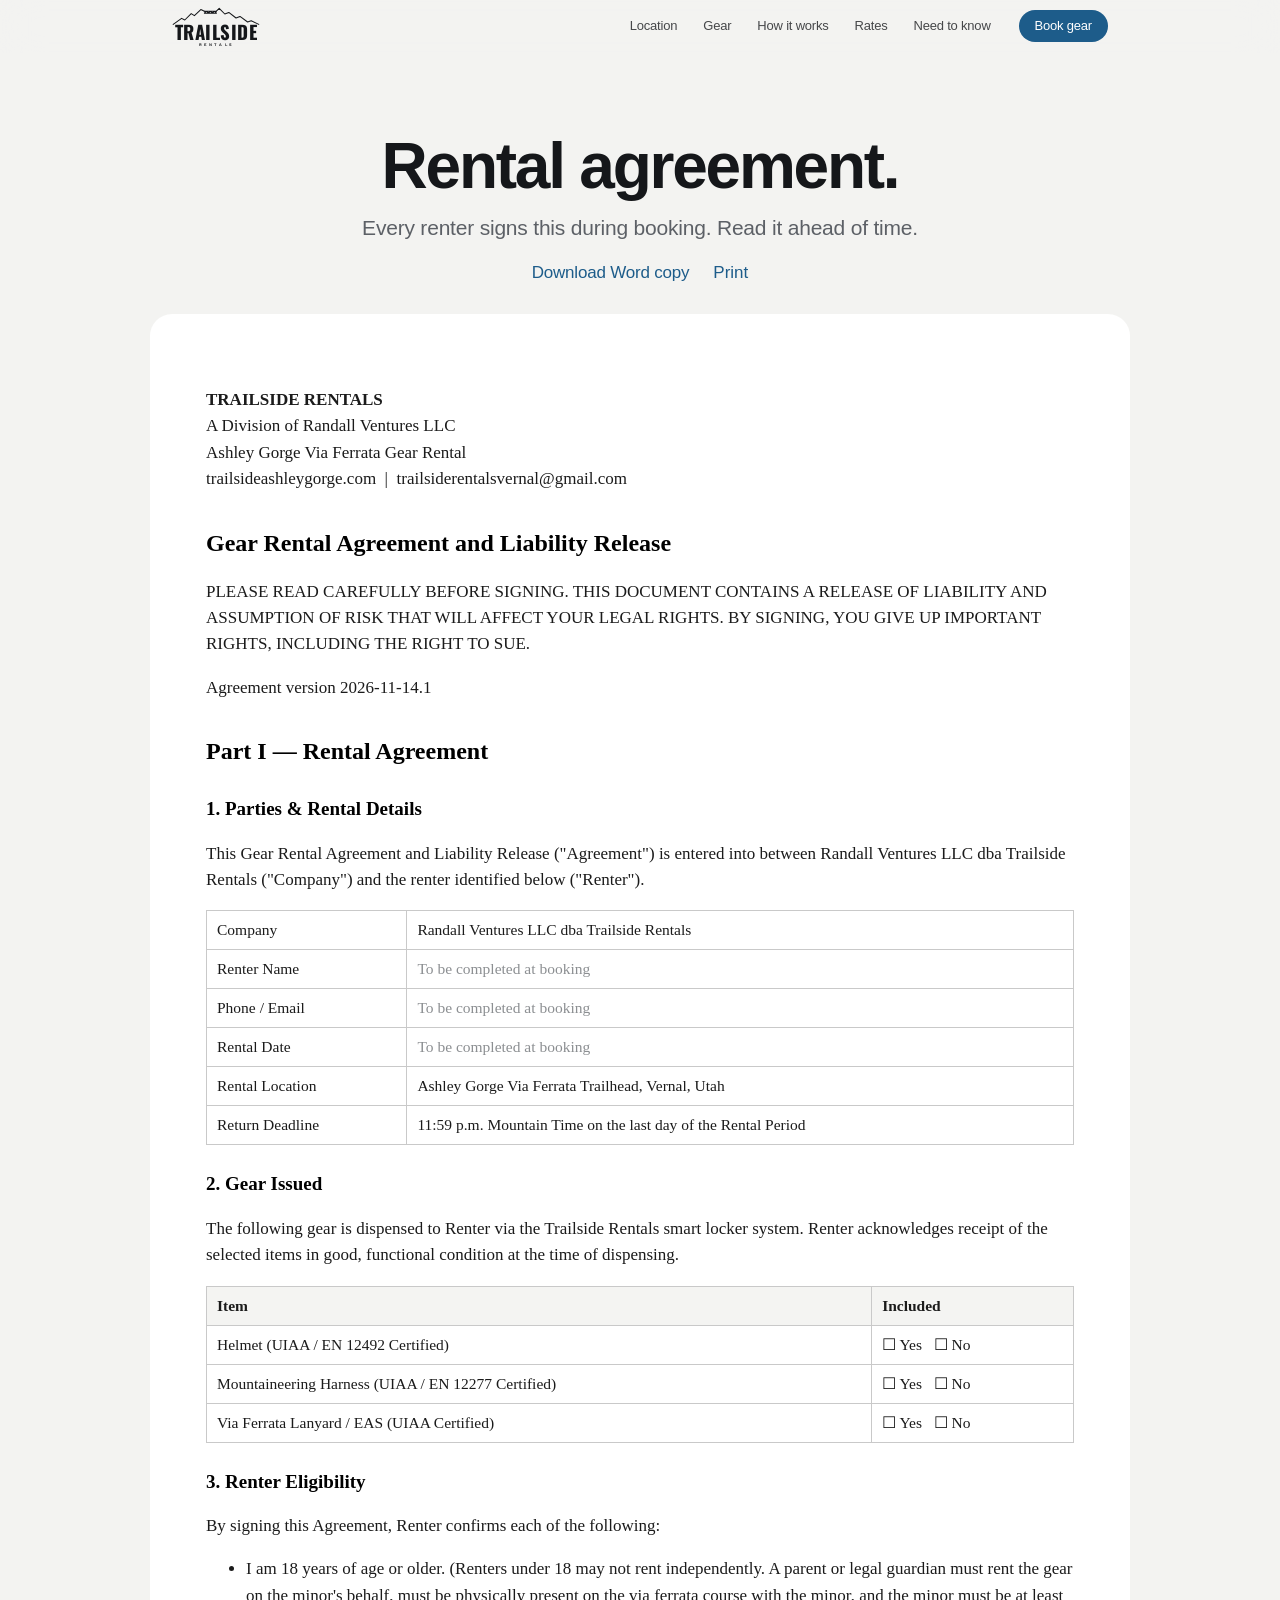
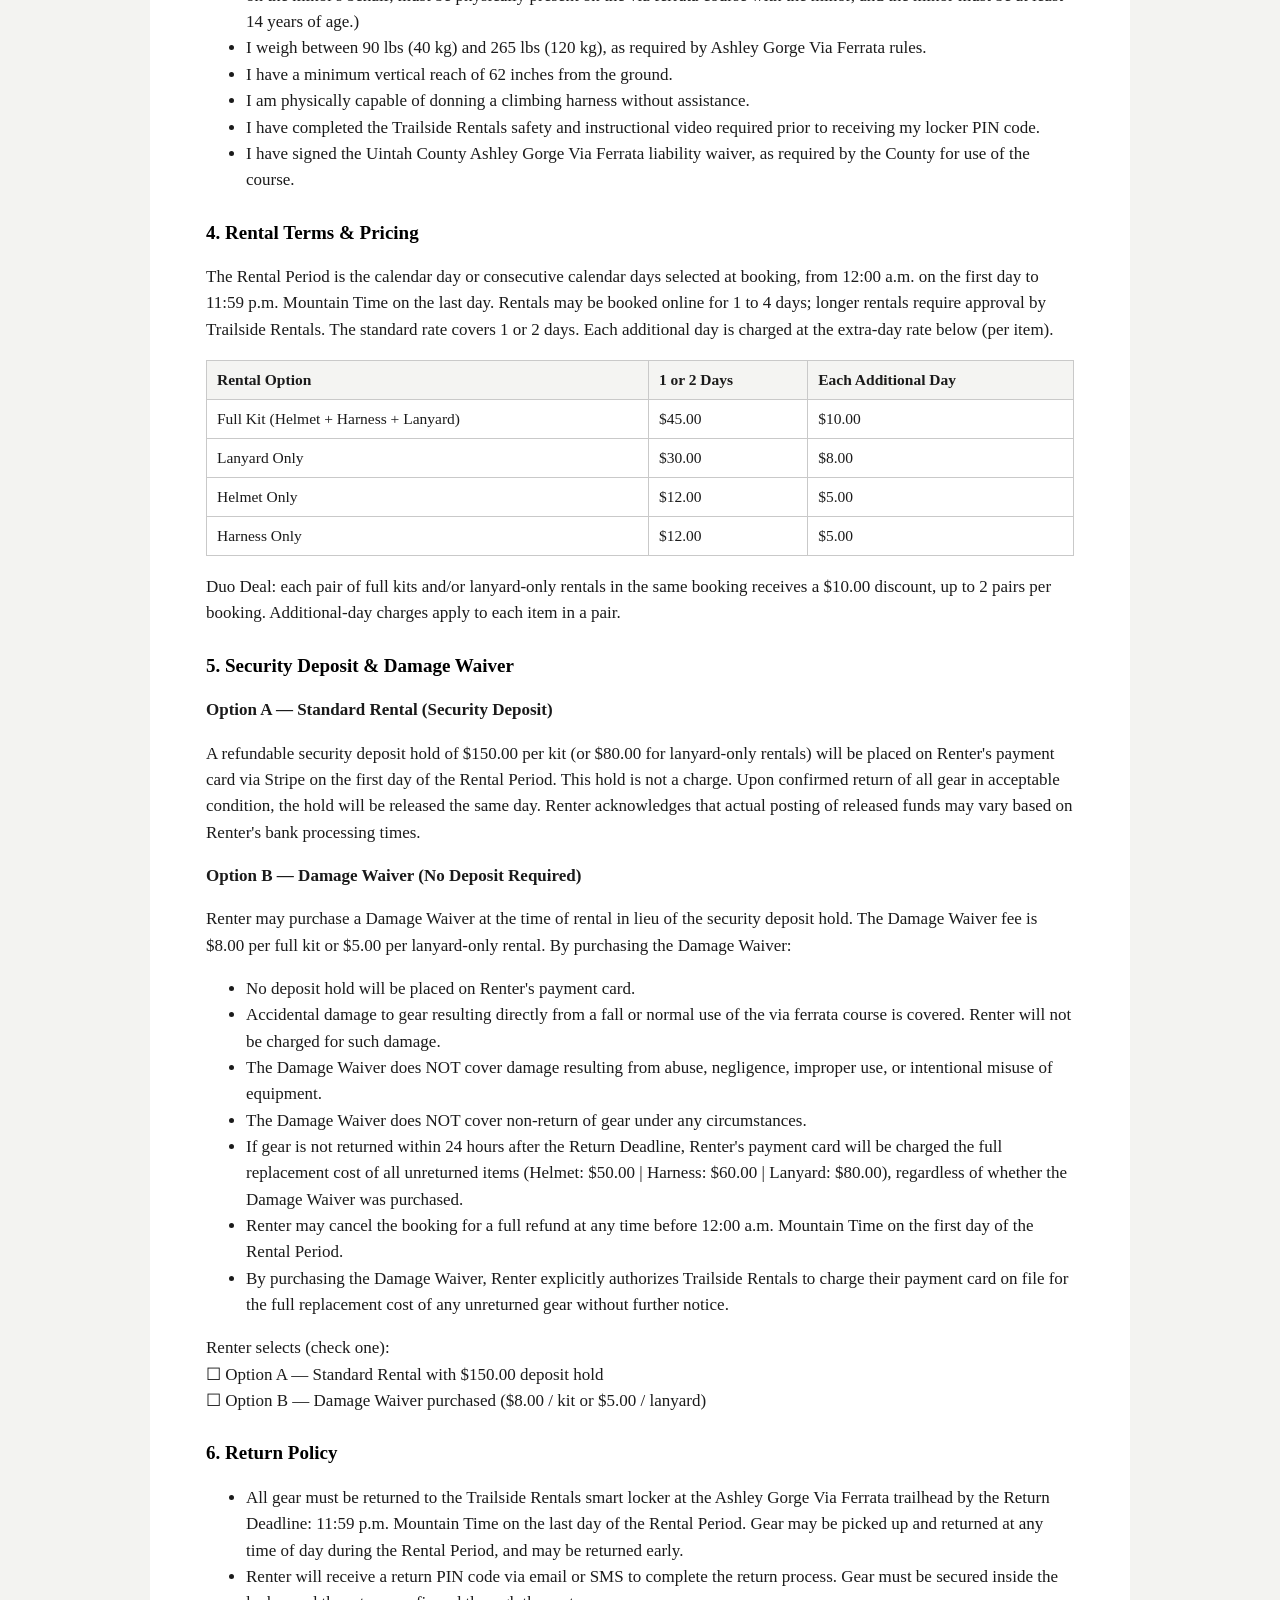
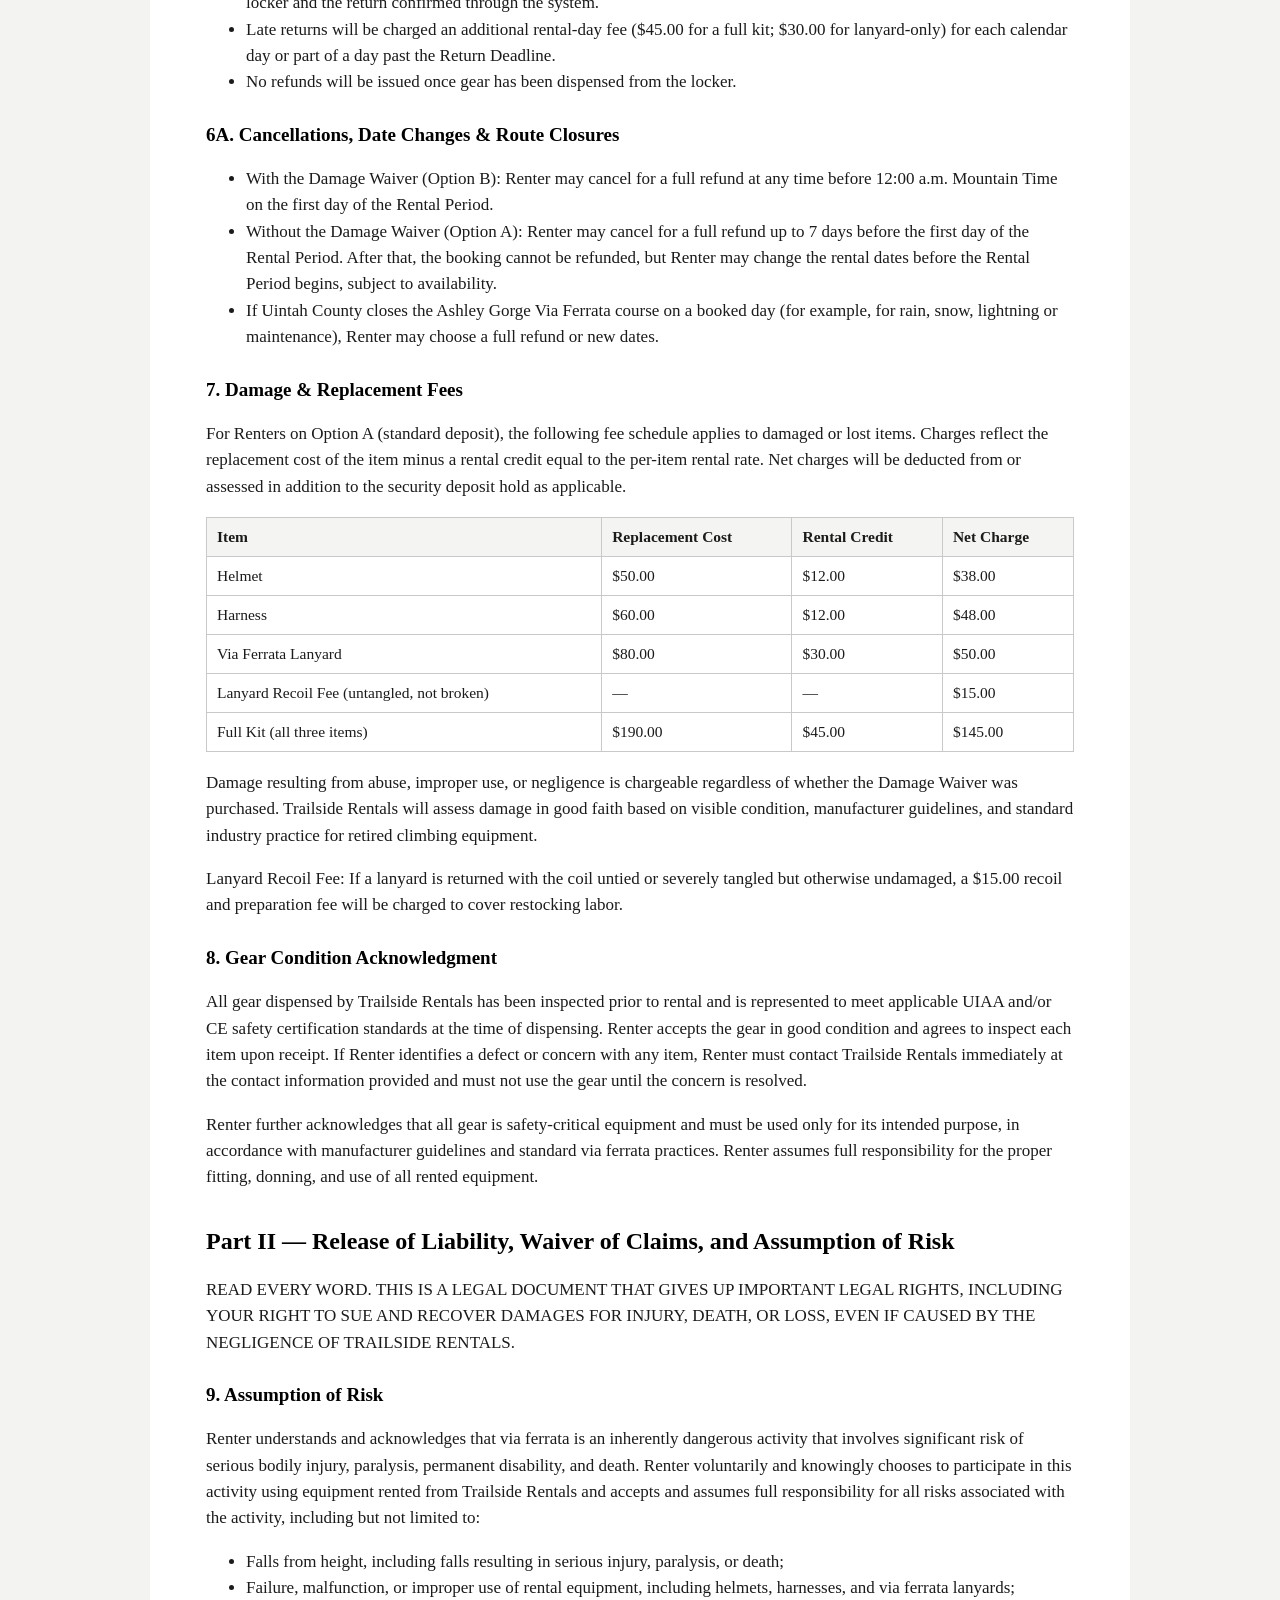
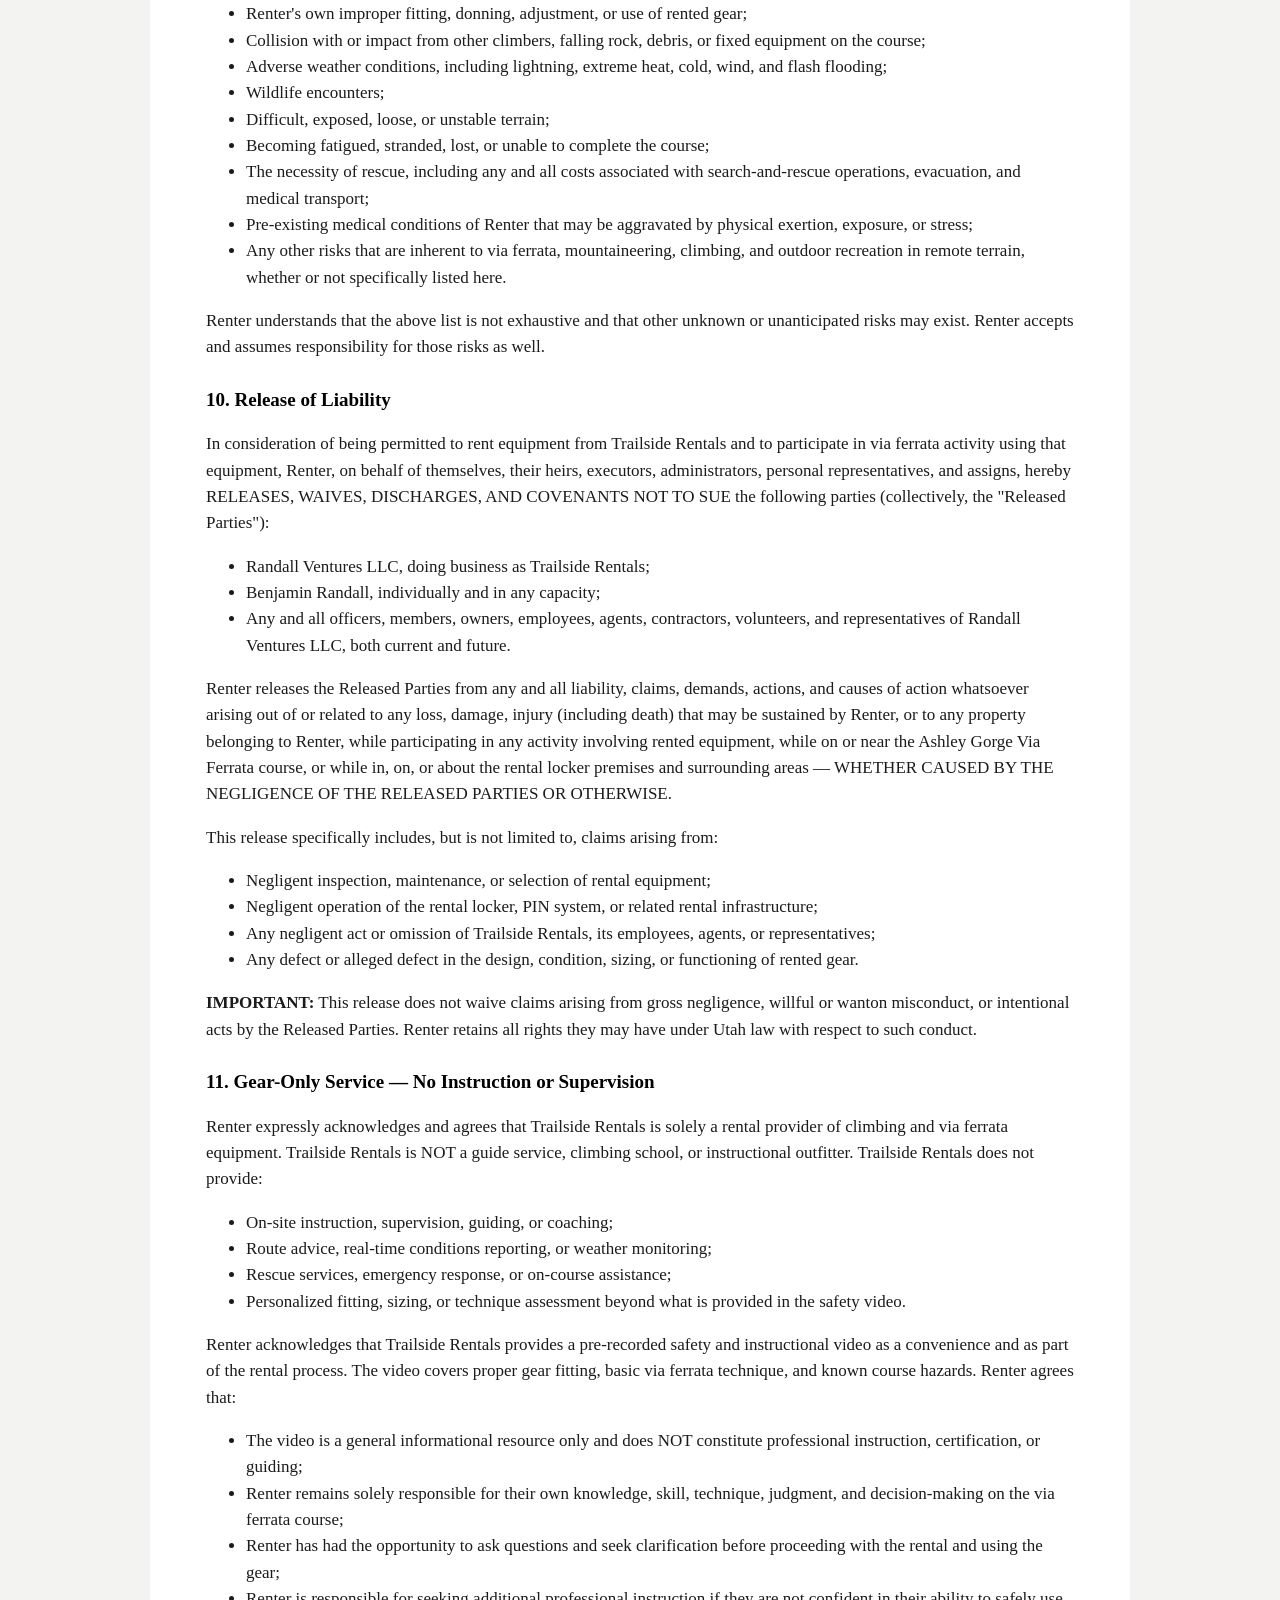
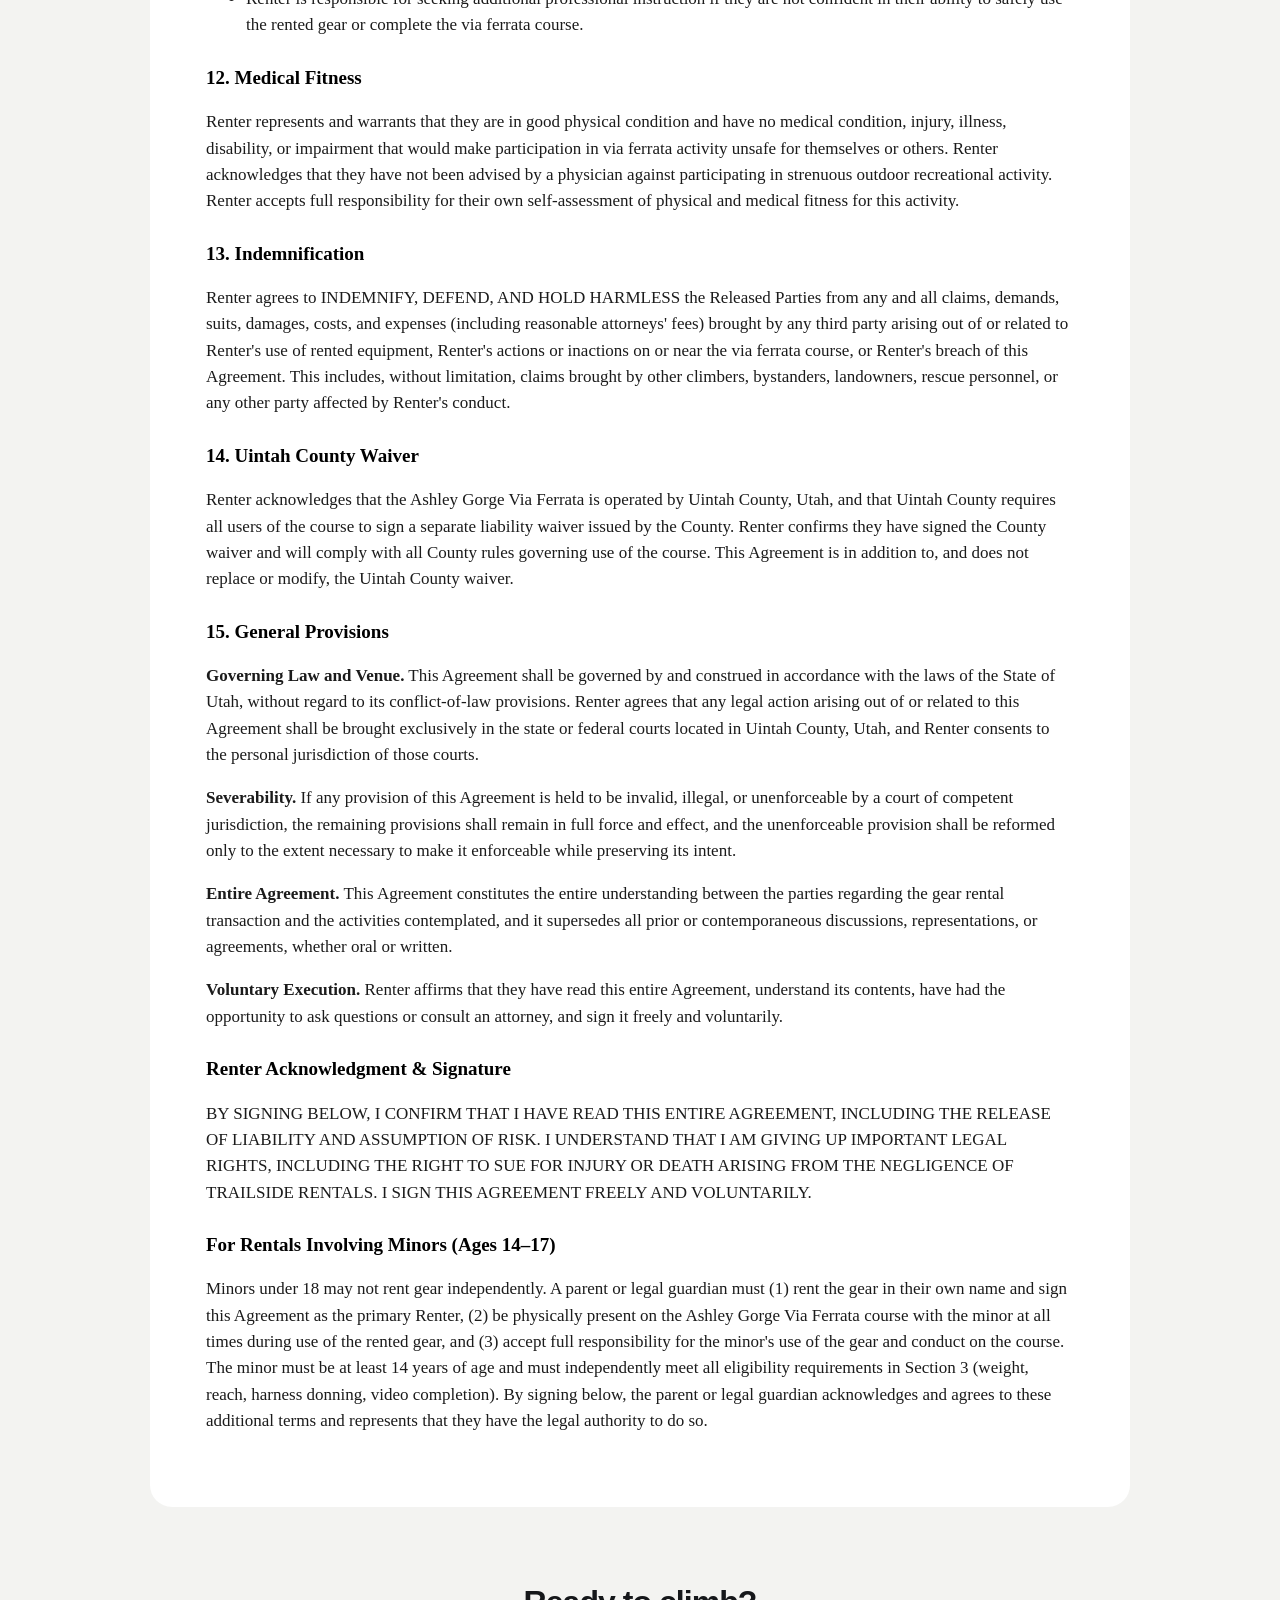
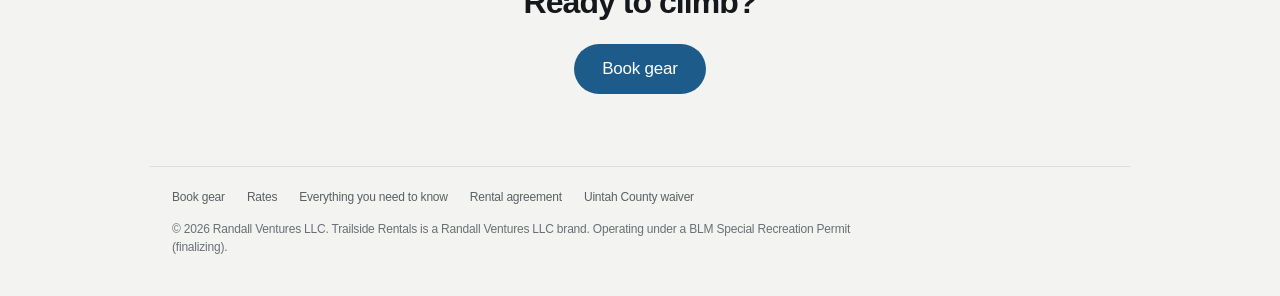
==== commit 424a14f2: "New homepage order without pinned scrolling, info page, 1-4 day pricing with duo deal, booking upgra" ====
--- a/ridgeline-rentals-web/agreement.html
+++ b/ridgeline-rentals-web/agreement.html
@@ -22,11 +22,11 @@
         <svg viewBox="0 0 220 100" aria-hidden="true"><g fill="none" stroke="currentColor" stroke-width="2.6" stroke-linecap="round" stroke-linejoin="round"><path d="M3 46 L24 31 L32 35 L48 19 L56 24 L72 9 L81 13"/><path d="M81 13 H111 M81 18 H111 M81 18 L86 13 L91 18 L96 13 L101 18 L106 13 L111 18"/><path d="M111 13 L118 6 L132 20 L142 16 L160 30 L170 26 L189 40 L198 37 L217 46"/></g><text x="110" y="86" text-anchor="middle" font-family="Oswald, Arial Narrow, sans-serif" font-weight="700" font-size="47" letter-spacing="1.2" fill="currentColor">TRAILSIDE</text><text x="111" y="99" text-anchor="middle" font-family="Work Sans, sans-serif" font-weight="600" font-size="10" letter-spacing="5.4" fill="currentColor">RENTALS</text></svg>
       </a>
       <nav class="h-links" aria-label="Main">
-        <a href="index.html#route">The route</a>
+        <a href="index.html#location">Location</a>
         <a href="index.html#gear">Gear</a>
         <a href="index.html#how-it-works">How it works</a>
         <a href="rates.html">Rates</a>
-        <a href="index.html#location">Location</a>
+        <a href="info.html">Need to know</a>
       </nav>
       <div class="h-nav__end">
         <a class="a-btn h-nav__book" href="book.html">Book gear</a>
@@ -34,11 +34,11 @@
       </div>
     </div>
     <div class="h-menu" id="h-menu" hidden>
-      <a href="index.html#route">The route</a>
+      <a href="index.html#location">Location</a>
       <a href="index.html#gear">Gear</a>
       <a href="index.html#how-it-works">How it works</a>
       <a href="rates.html">Rates</a>
-      <a href="index.html#location">Location</a>
+      <a href="info.html">Everything you need to know</a>
       <a href="agreement.html" aria-current="page">Rental agreement</a>
     </div>
   </header>
@@ -59,7 +59,7 @@
   <footer class="h-foot">
     <div class="wrap h-foot__in">
       <nav aria-label="Footer">
-        <a href="book.html">Book gear</a><a href="rates.html">Rates</a><a href="agreement.html">Rental agreement</a><a href="index.html#before-you-go">Before you go</a><a href="https://www.ashleygorgeviaferrata.com/waiver" target="_blank" rel="noopener">Uintah County waiver</a>
+        <a href="book.html">Book gear</a><a href="rates.html">Rates</a><a href="info.html">Everything you need to know</a><a href="agreement.html">Rental agreement</a><a href="https://www.ashleygorgeviaferrata.com/waiver" target="_blank" rel="noopener">Uintah County waiver</a>
       </nav>
       <p>© <span data-year>2026</span> Randall Ventures LLC. Trailside Rentals is a Randall Ventures LLC brand. Operating under a BLM Special Recreation Permit (finalizing).</p>
     </div>
--- a/ridgeline-rentals-web/css/apple.css
+++ b/ridgeline-rentals-web/css/apple.css
@@ -275,3 +275,22 @@
 @media (max-width: 700px) { .a-gnav nav { display: none; } }
 .a-foot { max-width: 980px; margin: 0 auto; padding: 24px 22px 40px; border-top: 1px solid var(--a-line); font-size: 12px; color: var(--a-ink3); display: flex; flex-wrap: wrap; justify-content: space-between; gap: 10px; }
 @media print { .a-gnav, .a-foot, .no-print { display: none !important; } .a-page { background: #fff; } }
+
+/* ---------- date step additions ---------- */
+.a-head { display: flex; align-items: flex-start; justify-content: space-between; gap: 12px; padding-right: 16px; }
+.a-head .a-title { flex: 1; min-width: 0; }
+.a-head__btn { flex: none; height: 40px; padding: 0 18px; font-size: 15px; margin-top: 14px; }
+@media (max-width: 420px) { .a-head__btn { height: 36px; padding: 0 14px; margin-top: 10px; } }
+.avail { display: flex; flex-wrap: wrap; align-items: baseline; gap: 4px 14px; margin: 12px 4px 4px; padding: 12px 14px; border-radius: var(--a-field); background: var(--a-bg2); min-height: 26px; font-size: 15px; color: var(--a-ink2); }
+.avail__hint { color: var(--a-ink2); font-size: 15px; }
+.avail__when { width: 100%; font-size: 13px; color: var(--a-ink3); font-weight: 500; }
+.avail__n { font-size: 17px; color: var(--a-ink); }
+.avail__n b { font-size: 26px; font-weight: 700; letter-spacing: -.02em; color: var(--a-go); font-variant-numeric: tabular-nums; margin-right: 3px; }
+.avail__n b.is-low { color: var(--a-low); }
+.avail__sub { color: var(--a-ink3); font-size: 15px; }
+.cal-tip { position: absolute; z-index: 60; pointer-events: none; background: rgba(21,23,26,.92); color: #fff; font-size: 13px; line-height: 1.35; padding: 8px 12px; border-radius: 10px; box-shadow: 0 10px 30px rgba(0,0,0,.2); opacity: 0; transform: translateY(4px); transition: opacity .18s ease, transform .25s var(--a-ease); white-space: nowrap; }
+.cal-tip.is-on { opacity: 1; transform: none; }
+.cal-tip span { display: block; color: rgba(255,255,255,.65); font-size: 12px; }
+.cal-tip b { font-size: 15px; font-weight: 600; }
+.seg--4 button { padding-left: 4px; padding-right: 4px; }
+@media (max-width: 380px) { .seg--4 button { font-size: 13px; } }
--- a/ridgeline-rentals-web/css/home.css
+++ b/ridgeline-rentals-web/css/home.css
@@ -121,138 +121,30 @@
   .cover__cta .h-link { display: none; }
 }
 
-/* ---------- intro (black) ---------- */
-.intro { background: #000; color: #F5F5F7; padding: clamp(120px, 18vh, 200px) 0 clamp(80px, 12vh, 140px); }
-.intro__title { font-size: clamp(40px, 6.4vw, 96px); line-height: 1; letter-spacing: -.045em; font-weight: 700; margin: 0; max-width: 11em; }
-.intro__body { font-size: clamp(19px, 1.9vw, 26px); line-height: 1.38; color: #A1A1A6; max-width: 30em; margin: 40px 0 0; letter-spacing: -.018em; }
-.intro__body::first-line { color: #F5F5F7; }
-.intro__facts { display: grid; grid-template-columns: repeat(3, minmax(0, 1fr)); gap: 24px; margin: 64px 0 0; max-width: 860px; }
-.intro__facts div { border-top: 1px solid rgba(255,255,255,.18); padding-top: 16px; }
-.intro__facts dt { font-size: 14px; color: #86868B; }
-.intro__facts dd { margin: 4px 0 0; font-size: clamp(24px, 2.6vw, 36px); font-weight: 600; letter-spacing: -.03em; font-variant-numeric: tabular-nums; }
-@media (max-width: 600px) { .intro__facts { grid-template-columns: 1fr; gap: 0; } .intro__facts div { padding: 14px 0; } }
-
-/* ---------- 3D route walk ---------- */
-.walk { position: relative; height: 640vh; background: #000; }
-.walk__stage { position: sticky; top: 0; height: 100vh; height: 100svh; overflow: hidden; perspective: 900px; perspective-origin: 50% 46%; }
-.walk__world { position: absolute; inset: 0; transform-style: preserve-3d; }
-.walk__world > * { position: absolute; left: 50%; top: 50%; margin: 0; backface-visibility: hidden; will-change: transform, opacity; opacity: 0; }
-.walk__photo { width: min(27vw, 400px); aspect-ratio: 3 / 4; object-fit: cover; border-radius: 18px; translate: -50% -50%; }
-.walk__photo--end { width: 100vw; height: 100vh; height: 100svh; aspect-ratio: auto; border-radius: 0; }
-.walk__word { color: #F5F5F7; font-size: clamp(44px, 8vw, 128px); font-weight: 700; letter-spacing: -.045em; line-height: 1; white-space: nowrap; translate: -50% -50%; text-align: center; }
-.walk__progress { position: absolute; left: 50%; bottom: 28px; width: 120px; height: 3px; border-radius: 3px; background: rgba(255,255,255,.18); translate: -50% 0; overflow: hidden; }
-.walk__progress i { display: block; height: 100%; width: 100%; background: #F5F5F7; transform-origin: 0 50%; transform: scaleX(0); }
-@media (max-width: 760px) {
-  .walk__photo { width: 64vw; }
-  .walk__photo--end { width: 100vw; }
-  .walk__word { font-size: clamp(40px, 13vw, 60px); white-space: normal; width: 84vw; }
-}
-@media (prefers-reduced-motion: reduce) {
-  .walk { height: auto; }
-  .walk__stage { position: static; height: auto; perspective: none; padding: 40px 0 80px; }
-  .walk__world { position: static; display: grid; grid-template-columns: repeat(auto-fill, minmax(240px, 1fr)); gap: 16px; padding: 0 var(--pad-r) 0 var(--pad-l); }
-  .walk__world > * { position: static; opacity: 1 !important; transform: none !important; translate: none; }
-  .walk__word { grid-column: 1 / -1; white-space: normal; text-align: left; font-size: 40px; }
-  .walk__photo, .walk__photo--end { width: 100%; height: auto; aspect-ratio: 3 / 4; border-radius: 18px; }
-  .walk__progress { display: none; }
-}
-
-/* ---------- ladder clip ---------- */
-.clip { position: relative; height: 300vh; background: #000; color: #F5F5F7; }
-.clip__stage { position: sticky; top: 0; height: 100vh; height: 100svh; overflow: hidden; display: grid; place-items: center; }
-.clip__frame { position: relative; z-index: 1; height: 100%; aspect-ratio: 9 / 16; overflow: hidden; border-radius: calc(var(--r, 0) * 1px); transform: scale(var(--s, 1)); will-change: transform; background: #111; }
-.clip__frame video { width: 100%; height: 100%; object-fit: cover; }
-.clip__title { position: absolute; z-index: 2; inset: 0; margin: 0; display: flex; align-items: center; justify-content: space-between; padding: 0 var(--pad-r) 0 var(--pad-l); font-size: clamp(34px, 4.6vw, 72px); font-weight: 700; letter-spacing: -.045em; line-height: 1; pointer-events: none; }
-.clip__title span { max-width: 6.2em; opacity: var(--t, 0); transition: none; }
-.clip__l { transform: translateX(calc((1 - var(--t, 0)) * -40px)); }
-.clip__r { transform: translateX(calc((1 - var(--t, 0)) * 40px)); text-align: right; }
-.clip__cap { position: absolute; z-index: 2; left: var(--pad-l); bottom: 9vh; width: min(21em, calc(50vw - 28.2vh - var(--pad-l) - 28px)); text-align: left; color: #A1A1A6; font-size: 17px; margin: 0; opacity: var(--c, 0); transform: translateY(calc((1 - var(--c, 0)) * 16px)); }
-@media (max-width: 900px) {
-  .clip__title { flex-direction: column; justify-content: center; align-items: flex-start; gap: 46vh; text-shadow: 0 2px 30px rgba(0,0,0,.5); }
-  .clip__r { align-self: flex-end; }
-  .clip__frame { height: 100%; width: 100%; aspect-ratio: auto; }
-  .clip__cap { left: 50%; translate: -50% 0; width: min(30em, 80vw); text-align: center; bottom: 5vh; text-shadow: 0 1px 12px rgba(0,0,0,.8); color: #E5E5EA; }
-}
-@media (prefers-reduced-motion: reduce) {
-  .clip { height: auto; }
-  .clip__stage { position: relative; height: 100svh; }
-  .clip__title span, .clip__cap { opacity: 1; transform: none; }
-}
-
-/* ---------- the kit ---------- */
-.kit { position: relative; background: var(--a-bg2); padding-bottom: clamp(80px, 12vh, 140px); }
-.kit__stage { position: sticky; top: 0; height: 100vh; height: 100svh; overflow: hidden; display: flex; flex-direction: column; }
-.kit__pin { height: 300vh; }
-.kit__head { padding-top: calc(var(--nav-h) + clamp(28px, 6vh, 64px)); width: 100%; }
-.kit__title { font-size: clamp(36px, 5vw, 72px); font-weight: 700; letter-spacing: -.045em; line-height: 1.02; margin: 0; max-width: 12em; }
-.kit__sub { font-size: clamp(17px, 1.5vw, 21px); color: var(--a-ink2); margin: 14px 0 0; }
-.kit__space { position: relative; flex: 1; perspective: 1200px; margin-left: var(--pad-l); margin-right: var(--pad-r); }
-.kit__part { position: absolute; left: 50%; top: 50%; margin: 0; width: clamp(150px, 20vw, 290px); transform-style: preserve-3d; will-change: transform; }
-.kit__part img { width: 100%; height: auto; filter: drop-shadow(0 30px 40px rgba(20,22,26,.16)); }
-.kit__part figcaption { position: absolute; left: 50%; top: 100%; width: max-content; max-width: 15em; translate: -50% 0; text-align: center; font-size: 14px; color: var(--a-ink2); opacity: var(--lab, 0); transform: translateY(calc((1 - var(--lab, 0)) * 10px)); }
-.kit__part figcaption b { display: block; color: var(--a-ink); font-size: 19px; font-weight: 600; letter-spacing: -.02em; }
-.kit__part[data-part="harness"] { width: clamp(170px, 23vw, 330px); }
-@media (max-width: 760px) {
-  .kit__part { width: 34vw; } .kit__part[data-part="harness"] { width: 40vw; }
-  .kit__part figcaption { font-size: 12px; max-width: 11em; } .kit__part figcaption b { font-size: 15px; }
-}
-.prices { display: grid; grid-template-columns: repeat(4, minmax(0, 1fr)); border-top: 1px solid var(--a-line2); margin-top: 0; }
-.price { padding: 26px 24px 4px 0; }
-.price + .price { padding-left: 24px; border-left: 1px solid var(--a-line); }
-.price b { display: block; font-size: 21px; font-weight: 600; letter-spacing: -.02em; }
-.price span { display: block; font-size: 14px; color: var(--a-ink3); margin-bottom: 14px; }
-.price p { margin: 0; font-size: 15px; color: var(--a-ink2); }
-.price em { font-style: normal; font-size: 30px; font-weight: 600; letter-spacing: -.03em; color: var(--a-ink); font-variant-numeric: tabular-nums; margin-right: 4px; }
-.kit__foot { font-size: 14px; color: var(--a-ink3); margin: 26px 0 0; max-width: 46em; }
-@media (max-width: 900px) {
-  .prices { grid-template-columns: repeat(2, minmax(0, 1fr)); }
-  .price:nth-child(3) { padding-left: 0; border-left: 0; }
-  .price:nth-child(n+3) { border-top: 1px solid var(--a-line); }
-}
-@media (prefers-reduced-motion: reduce) {
-  .kit__pin { height: auto; }
-  .kit__stage { position: relative; height: auto; min-height: 100svh; }
-}
-
-/* ---------- how it works ---------- */
-.how { background: #fff; padding: clamp(110px, 16vh, 180px) 0 clamp(80px, 12vh, 140px); }
-.how__title { font-size: clamp(40px, 6vw, 88px); font-weight: 700; letter-spacing: -.05em; line-height: 1; margin: 0; }
-.how__sub { font-size: clamp(19px, 1.7vw, 24px); color: var(--a-ink2); margin: 18px 0 0; }
-.how__grid { display: grid; grid-template-columns: minmax(0, 1fr) minmax(0, 420px); gap: 64px; margin-top: 48px; }
-.how__steps { list-style: none; margin: 0; padding: 0; counter-reset: s; }
-.how__step { min-height: 62vh; display: flex; flex-direction: column; justify-content: center; counter-increment: s; opacity: .28; transition: opacity .6s var(--a-ease); max-width: 26em; }
-.how__step.is-on { opacity: 1; }
-.how__step h3 { font-size: clamp(28px, 3.2vw, 44px); font-weight: 700; letter-spacing: -.04em; line-height: 1.05; margin: 0; }
-.how__step h3::before { content: counter(s); display: block; font-size: 15px; font-weight: 600; letter-spacing: 0; color: var(--a-accent); margin-bottom: 12px; font-variant-numeric: tabular-nums; }
-.how__step p { font-size: 19px; color: var(--a-ink2); margin: 14px 0 0; line-height: 1.42; }
-.how__inline { display: none !important; }
-.how__phone { position: sticky; top: calc(50vh - min(38vh, 380px)); height: min(76vh, 760px); align-self: start; display: grid; place-items: center; }
-.phone { position: relative; height: 100%; aspect-ratio: 390 / 844; border-radius: 52px; background: #1d1d1f; padding: 11px; box-sizing: border-box; box-shadow: 0 40px 80px -30px rgba(20,22,26,.35), inset 0 0 0 1.5px #3a3a3c; }
-.phone::before { content: ""; position: absolute; z-index: 3; top: 20px; left: 50%; width: 30%; height: 24px; translate: -50% 0; border-radius: 20px; background: #000; }
-.phone__shot { position: absolute; inset: 11px; width: calc(100% - 22px); height: calc(100% - 22px); object-fit: cover; object-position: top; border-radius: 42px; opacity: 0; transform: scale(1.03); transition: opacity .6s var(--a-ease), transform .9s var(--a-ease); }
-.phone__shot.is-on { opacity: 1; transform: none; }
-@media (max-width: 900px) {
-  .how__grid { grid-template-columns: 1fr; gap: 0; margin-top: 24px; }
-  .how__phone { display: none; }
-  .how__step { min-height: 0; opacity: 1; padding: 36px 0; border-top: 1px solid var(--a-line); }
-  .how__inline { display: block !important; width: 62%; max-width: 260px; height: auto; aspect-ratio: 390 / 600; object-fit: cover; object-position: top; border-radius: 28px; margin: 0 0 22px; box-shadow: 0 24px 50px -24px rgba(20,22,26,.4); border: 6px solid #1d1d1f; order: 3; margin-top: 20px; }
-}
-
-/* ---------- photo strip ---------- */
-.strip { position: relative; background: #fff; }
-.strip__stage { position: sticky; top: 0; height: 100vh; height: 100svh; overflow: hidden; display: flex; flex-direction: column; justify-content: center; gap: 28px; }
-.strip__title { width: 100%; font-size: clamp(36px, 5vw, 72px); font-weight: 700; letter-spacing: -.045em; line-height: 1; margin: 0 auto; }
-.strip__track { display: flex; gap: 16px; padding-left: var(--pad-l); width: max-content; will-change: transform; }
-.strip__track figure { margin: 0; height: min(62vh, 620px); aspect-ratio: 3 / 4; overflow: hidden; border-radius: 22px; background: var(--a-bg2); }
-.strip__track figure.w { aspect-ratio: 4 / 3; }
-.strip__track img { width: 112%; height: 100%; max-width: none; object-fit: cover; transform: translateX(calc(var(--px, 0) * -1%)); }
-@media (max-width: 760px) { .strip__track figure { height: 56vh; } }
-@media (prefers-reduced-motion: reduce) {
-  .strip { height: auto !important; }
-  .strip__stage { position: static; height: auto; padding: 80px 0; }
-  .strip__track { width: auto; overflow-x: auto; scroll-snap-type: x mandatory; padding-right: var(--pad-r); }
-  .strip__track figure { flex: none; scroll-snap-align: start; }
-}
+/* ---------- collage (3D layered photos, no pinned scroll) ---------- */
+.collage { position: relative; background: #000; color: #F5F5F7; padding: clamp(96px, 14vh, 150px) 0 clamp(70px, 10vh, 120px); overflow: hidden; }
+.collage__title { font-size: clamp(38px, 5.6vw, 84px); font-weight: 700; letter-spacing: -.045em; line-height: 1; margin: 0; max-width: 12em; }
+.collage__sub { font-size: clamp(18px, 1.6vw, 22px); color: #A1A1A6; max-width: 30em; margin: 20px 0 0; line-height: 1.4; }
+.collage__stage { position: relative; max-width: 1240px; margin: clamp(40px, 6vh, 72px) auto 0; padding: 0 var(--pad-r) 0 var(--pad-l); box-sizing: border-box; perspective: 1600px; perspective-origin: 50% 30%; }
+.collage__world { position: relative; height: clamp(440px, 48vw, 660px); transform-style: preserve-3d; transform: rotateX(var(--tx, 0deg)) rotateY(var(--ty, 0deg)); transition: transform .9s var(--a-ease); }
+.tile { position: absolute; left: var(--x); top: var(--y); width: var(--w); margin: 0; border-radius: 16px; overflow: hidden; background: #1c1c1e;
+  box-shadow: 0 30px 60px -20px rgba(0,0,0,.75), 0 0 0 1px rgba(255,255,255,.06);
+  transform: translate3d(0, calc(var(--py, 0) * 1px), calc(var(--z) * 1px)) rotate(var(--r));
+  transition: transform 1.3s var(--a-ease), opacity 1s var(--a-ease); transition-delay: calc(var(--i, 0) * 70ms); will-change: transform; }
+.tile img, .tile video { display: block; width: 100%; height: auto; }
+.tile--video { aspect-ratio: 9 / 16; }
+.tile--video video { height: 100%; object-fit: cover; }
+.collage:not(.is-in) .tile { opacity: 0; transform: translate3d(0, 60px, calc(var(--z) * 1px - 400px)) rotate(0deg); }
+@media (max-width: 760px) {
+  .collage { padding-top: 84px; padding-bottom: 64px; }
+  .collage__title { font-size: clamp(34px, 10.5vw, 46px); }
+  .collage__stage { margin-top: 32px; padding: 0 var(--pad-r) 0 var(--pad-l); perspective: 1000px; }
+  .collage__world { height: calc((100vw - var(--pad-l) - var(--pad-r)) * 1.55); }
+  .tile { left: var(--mx); top: var(--my); width: var(--mw); transform: translate3d(0, calc(var(--py, 0) * 1px), calc(var(--mz) * 1px)) rotate(var(--mr)); border-radius: 12px; }
+  .tile[style*="--mx:-99%"] { display: none; }
+  .collage:not(.is-in) .tile { transform: translate3d(0, 40px, calc(var(--mz) * 1px - 300px)); }
+}
+@media (prefers-reduced-motion: reduce) { .tile { transition: none; } .collage:not(.is-in) .tile { opacity: 1; transform: translate3d(0,0,calc(var(--z) * 1px)) rotate(var(--r)); } }
 
 /* ---------- location ---------- */
 .loc { background: var(--a-bg2); padding: clamp(110px, 16vh, 180px) 0 clamp(90px, 13vh, 150px); }
@@ -270,16 +162,116 @@
 .loc__btn { margin-top: 20px; }
 @media (max-width: 900px) { .loc__grid { grid-template-columns: 1fr; } .loc__map { aspect-ratio: 1 / 1; } }
 
-/* ---------- before you go ---------- */
-.know { background: #fff; padding: clamp(110px, 16vh, 180px) 0 clamp(90px, 13vh, 150px); }
-.know__title { font-size: clamp(40px, 6vw, 88px); font-weight: 700; letter-spacing: -.05em; line-height: 1; margin: 0; }
-.know__grid { display: grid; grid-template-columns: repeat(3, minmax(0, 1fr)); gap: 0 48px; margin-top: 56px; }
-.know__grid > div { border-top: 1px solid var(--a-line2); padding: 22px 0 36px; }
-.know__grid h3 { font-size: 21px; font-weight: 600; letter-spacing: -.022em; line-height: 1.2; margin: 0; }
-.know__grid p { font-size: 17px; color: var(--a-ink2); margin: 8px 0 0; }
-.know__grid > div:nth-child(3n+2) { transition-delay: .06s; } .know__grid > div:nth-child(3n) { transition-delay: .12s; }
-@media (max-width: 900px) { .know__grid { grid-template-columns: repeat(2, minmax(0, 1fr)); } }
-@media (max-width: 600px) { .know__grid { grid-template-columns: 1fr; } .know__grid > div { padding-bottom: 26px; } }
+/* ---------- the kit (static) ---------- */
+.kit { background: #fff; padding: clamp(110px, 15vh, 170px) 0 clamp(90px, 12vh, 140px); }
+.kit__title { font-size: clamp(38px, 5.4vw, 80px); font-weight: 700; letter-spacing: -.045em; line-height: 1.02; margin: 0; max-width: 12em; }
+.kit__sub { font-size: clamp(18px, 1.6vw, 22px); color: var(--a-ink2); margin: 16px 0 0; }
+.parts { display: grid; grid-template-columns: repeat(3, minmax(0, 1fr)); gap: 16px; margin-top: 48px; }
+.part { margin: 0; background: var(--a-bg2); border-radius: var(--a-card); padding: 28px 24px 26px; text-align: center; }
+.part:nth-child(2) { transition-delay: .07s; } .part:nth-child(3) { transition-delay: .14s; }
+.part__img { height: clamp(170px, 20vw, 260px); display: flex; align-items: center; justify-content: center; }
+.part__img img { height: 100%; width: auto; max-width: 82%; object-fit: contain; filter: drop-shadow(0 22px 26px rgba(20,22,26,.16)); transition: transform .6s var(--a-ease); }
+.part:hover .part__img img { transform: translateY(-6px) rotate(-2deg); }
+.part figcaption { margin-top: 18px; }
+.part b { display: block; font-size: 21px; font-weight: 600; letter-spacing: -.02em; }
+.part span { display: block; font-size: 15px; color: var(--a-ink2); margin-top: 2px; }
+.prices { display: grid; grid-template-columns: repeat(4, minmax(0, 1fr)); border-top: 1px solid var(--a-line2); margin-top: 48px; }
+.price { padding: 24px 22px 6px 0; }
+.price + .price { padding-left: 22px; border-left: 1px solid var(--a-line); }
+.price b { display: block; font-size: 19px; font-weight: 600; letter-spacing: -.02em; }
+.price span { display: block; font-size: 14px; color: var(--a-ink3); }
+.price p { margin: 12px 0 0; }
+.price em { font-style: normal; font-size: 34px; font-weight: 700; letter-spacing: -.035em; color: var(--a-ink); font-variant-numeric: tabular-nums; }
+.price small { display: block; font-size: 13px; color: var(--a-ink2); margin-top: 2px; }
+.price small i { font-style: normal; }
+.duo { display: grid; grid-template-columns: minmax(0, 1fr) minmax(0, 1.4fr); gap: 24px 40px; align-items: center; margin-top: 36px; padding: 30px 34px; border-radius: var(--a-card); background: var(--a-ink); color: #F5F5F7; }
+.duo h3 { font-size: clamp(30px, 3.2vw, 44px); font-weight: 700; letter-spacing: -.04em; margin: 0; }
+.duo__lead p { margin: 8px 0 0; color: #A1A1A6; font-size: 17px; max-width: 22em; }
+.duo__deals { display: grid; grid-template-columns: repeat(3, minmax(0, 1fr)); margin: 0; gap: 10px; }
+.duo__deals div { background: rgba(255,255,255,.07); border-radius: 16px; padding: 16px 16px 14px; }
+.duo__deals dt { font-size: 14px; color: #A1A1A6; }
+.duo__deals dd { margin: 4px 0 0; font-size: clamp(30px, 3vw, 40px); font-weight: 700; letter-spacing: -.035em; font-variant-numeric: tabular-nums; }
+.kit__foot { font-size: 14px; color: var(--a-ink3); margin: 22px 0 0; max-width: 50em; }
+@media (max-width: 900px) {
+  .prices { grid-template-columns: repeat(2, minmax(0, 1fr)); }
+  .price:nth-child(3) { padding-left: 0; border-left: 0; }
+  .price:nth-child(n+3) { border-top: 1px solid var(--a-line); }
+  .duo { grid-template-columns: 1fr; }
+}
+@media (max-width: 760px) {
+  .parts { grid-template-columns: repeat(3, minmax(0, 1fr)); gap: 8px; margin-top: 32px; }
+  .part { padding: 16px 8px 14px; border-radius: 16px; }
+  .part__img { height: 104px; }
+  .part b { font-size: 15px; } .part span { display: none; }
+  .price { padding: 18px 14px 10px 0; } .price + .price { padding-left: 14px; }
+  .price:nth-child(3) { padding-left: 0; }
+  .price b { font-size: 16px; } .price span { font-size: 13px; min-height: 2.6em; }
+  .price em { font-size: 28px; }
+  .duo { padding: 22px 18px 18px; margin-top: 28px; }
+  .duo__deals { gap: 6px; } .duo__deals div { padding: 12px 10px 10px; border-radius: 12px; }
+  .duo__deals dt { font-size: 12px; } .duo__deals dd { font-size: 26px; }
+}
+
+/* ---------- how it works ---------- */
+.how { background: var(--a-bg2); padding: clamp(110px, 16vh, 180px) 0 clamp(80px, 12vh, 140px); }
+.how__title { font-size: clamp(40px, 6vw, 88px); font-weight: 700; letter-spacing: -.05em; line-height: 1; margin: 0; }
+.how__sub { font-size: clamp(19px, 1.7vw, 24px); color: var(--a-ink2); margin: 18px 0 0; }
+.how__grid { display: grid; grid-template-columns: minmax(0, 1fr) minmax(0, 420px); gap: 64px; margin-top: 48px; }
+.how__steps { list-style: none; margin: 0; padding: 0; counter-reset: s; }
+.how__step { min-height: 46vh; display: flex; flex-direction: column; justify-content: center; counter-increment: s; opacity: .28; transition: opacity .6s var(--a-ease); max-width: 26em; }
+.how__step.is-on { opacity: 1; }
+.how__step h3 { font-size: clamp(28px, 3.2vw, 44px); font-weight: 700; letter-spacing: -.04em; line-height: 1.05; margin: 0; }
+.how__step h3::before { content: counter(s); display: block; font-size: 15px; font-weight: 600; letter-spacing: 0; color: var(--a-accent); margin-bottom: 12px; font-variant-numeric: tabular-nums; }
+.how__step p { font-size: 19px; color: var(--a-ink2); margin: 14px 0 0; line-height: 1.42; }
+.how__inline { display: none !important; }
+.how__phone { position: sticky; top: calc(50vh - min(38vh, 380px)); height: min(76vh, 760px); align-self: start; display: grid; place-items: center; }
+.phone { position: relative; height: 100%; aspect-ratio: 390 / 844; border-radius: 52px; background: #1d1d1f; padding: 11px; box-sizing: border-box; box-shadow: 0 40px 80px -30px rgba(20,22,26,.35), inset 0 0 0 1.5px #3a3a3c; }
+.phone::before { content: ""; position: absolute; z-index: 3; top: 20px; left: 50%; width: 30%; height: 24px; translate: -50% 0; border-radius: 20px; background: #000; }
+.phone__shot { position: absolute; inset: 11px; width: calc(100% - 22px); height: calc(100% - 22px); object-fit: cover; object-position: top; border-radius: 42px; opacity: 0; transform: scale(1.03); transition: opacity .6s var(--a-ease), transform .9s var(--a-ease); }
+.phone__shot.is-on { opacity: 1; transform: none; }
+@media (max-width: 900px) {
+  .how__grid { grid-template-columns: 1fr; gap: 0; margin-top: 24px; }
+  .how__phone { display: none; }
+  .how__step { min-height: 0; opacity: 1; padding: 36px 0; border-top: 1px solid var(--a-line); }
+  .how__inline { display: block !important; width: 60%; max-width: 250px; height: auto; aspect-ratio: 390 / 560; object-fit: cover; object-position: top; border-radius: 30px; margin: 22px auto 0; box-shadow: 0 24px 50px -24px rgba(20,22,26,.4); border: 7px solid #1d1d1f; }
+  .how__step { padding: 30px 0 34px; }
+}
+
+/* ---------- before you go (teaser) ---------- */
+.tips { background: #fff; padding: clamp(110px, 15vh, 170px) 0 clamp(90px, 12vh, 130px); }
+.tips__title { font-size: clamp(38px, 5.4vw, 80px); font-weight: 700; letter-spacing: -.045em; line-height: 1; margin: 0; }
+.tips__grid { display: grid; grid-template-columns: 1.3fr 1fr 1fr; gap: 16px; margin-top: 44px; }
+.tip { background: var(--a-bg2); border-radius: var(--a-card); padding: 28px 26px; }
+.tip:nth-child(2) { transition-delay: .07s; } .tip:nth-child(3) { transition-delay: .14s; }
+.tip h3 { font-size: 22px; font-weight: 600; letter-spacing: -.025em; margin: 0; line-height: 1.15; }
+.tip p { font-size: 16px; color: var(--a-ink2); margin: 10px 0 0; }
+.tip--lead { background: var(--a-accent); color: #fff; }
+.tip--lead h3 { font-size: clamp(28px, 2.6vw, 36px); letter-spacing: -.035em; }
+.tip--lead p { color: rgba(255,255,255,.82); font-size: 17px; }
+.tips__btn { margin-top: 28px; }
+@media (max-width: 900px) { .tips__grid { grid-template-columns: 1fr 1fr; } .tip--lead { grid-column: 1 / -1; } }
+@media (max-width: 520px) { .tips__grid { grid-template-columns: 1fr; gap: 10px; margin-top: 30px; } .tip { padding: 22px 20px; } .tips__btn { width: 100%; box-sizing: border-box; } }
+
+/* ---------- more from the gorge (swipe row) ---------- */
+.gallery { background: #fff; padding: 20px 0 clamp(100px, 13vh, 150px); }
+.gallery__head { display: flex; align-items: flex-end; justify-content: space-between; gap: 20px; }
+.gallery__title { font-size: clamp(32px, 4.2vw, 60px); font-weight: 700; letter-spacing: -.045em; line-height: 1; margin: 0; }
+.gallery__nav { display: flex; gap: 10px; }
+.gallery__nav button { width: 44px; height: 44px; border-radius: 50%; border: 0; background: var(--a-bg2); color: var(--a-ink); display: grid; place-items: center; cursor: pointer; transition: background-color .2s, opacity .2s; }
+.gallery__nav button:hover { background: var(--a-bg3); }
+.gallery__nav button[disabled] { opacity: .35; cursor: default; }
+.gallery__nav svg { width: 8px; height: 13px; }
+.gallery__track { display: flex; gap: 14px; overflow-x: auto; scroll-snap-type: x mandatory; scroll-padding-left: max(var(--pad-l), calc((100vw - 1240px) / 2 + var(--pad-l))); padding: 28px var(--pad-r) 8px max(var(--pad-l), calc((100vw - 1240px) / 2 + var(--pad-l))); scrollbar-width: none; -webkit-overflow-scrolling: touch; overscroll-behavior-x: contain; }
+.gallery__track::-webkit-scrollbar { display: none; }
+.gallery__track figure { flex: none; margin: 0; height: min(58vh, 560px); aspect-ratio: 3 / 4; border-radius: 22px; overflow: hidden; background: var(--a-bg2); scroll-snap-align: start; }
+.gallery__track figure.w { aspect-ratio: 4 / 3; }
+.gallery__track img { width: 100%; height: 100%; object-fit: cover; transition: transform .8s var(--a-ease); }
+.gallery__track figure:hover img { transform: scale(1.03); }
+@media (max-width: 760px) {
+  .gallery__nav { display: none; }
+  .gallery__track { gap: 10px; padding-top: 22px; }
+  .gallery__track figure { height: 62vw; max-height: 420px; border-radius: 16px; }
+}
 
 /* ---------- end ---------- */
 .end { position: relative; background: #000; color: #F5F5F7; min-height: 92vh; display: flex; align-items: flex-end; overflow: hidden; }
@@ -330,3 +322,18 @@
 .a-doc td:first-child, .a-doc th:first-child { overflow-wrap: normal; word-break: normal; min-width: 5.5em; }
 
 .a-card .a-card__t { font-size: 21px; font-weight: 600; letter-spacing: -.02em; margin: 0; }
+.duo h2 { font-size: clamp(30px, 3.2vw, 44px); font-weight: 700; letter-spacing: -.04em; margin: 0; }
+.duo--inner { margin-top: 18px; }
+.cell .val.ok-text { color: var(--a-go); font-weight: 500; }
+.cell .val.low-text { color: #8F620C; font-weight: 500; }
+.a-card .prices b i { font-style: normal; }
+@media (max-width: 600px) {
+  .h-inner .a-cards.four { grid-template-columns: repeat(2, minmax(0, 1fr)); gap: 10px; }
+  .h-inner .a-card { padding: 18px 14px 14px; border-radius: 18px; }
+  .h-inner .a-card img { height: 84px; margin: 0 0 12px; }
+  .h-inner .a-card p { display: none; }
+  .h-inner .a-card .a-card__t { font-size: 17px; }
+  .h-inner .a-card .prices { gap: 12px; padding-top: 10px; margin-top: 10px; }
+  .h-inner .a-card .prices b { font-size: 19px; }
+  .h-inner .a-card .prices span { font-size: 11px; }
+}
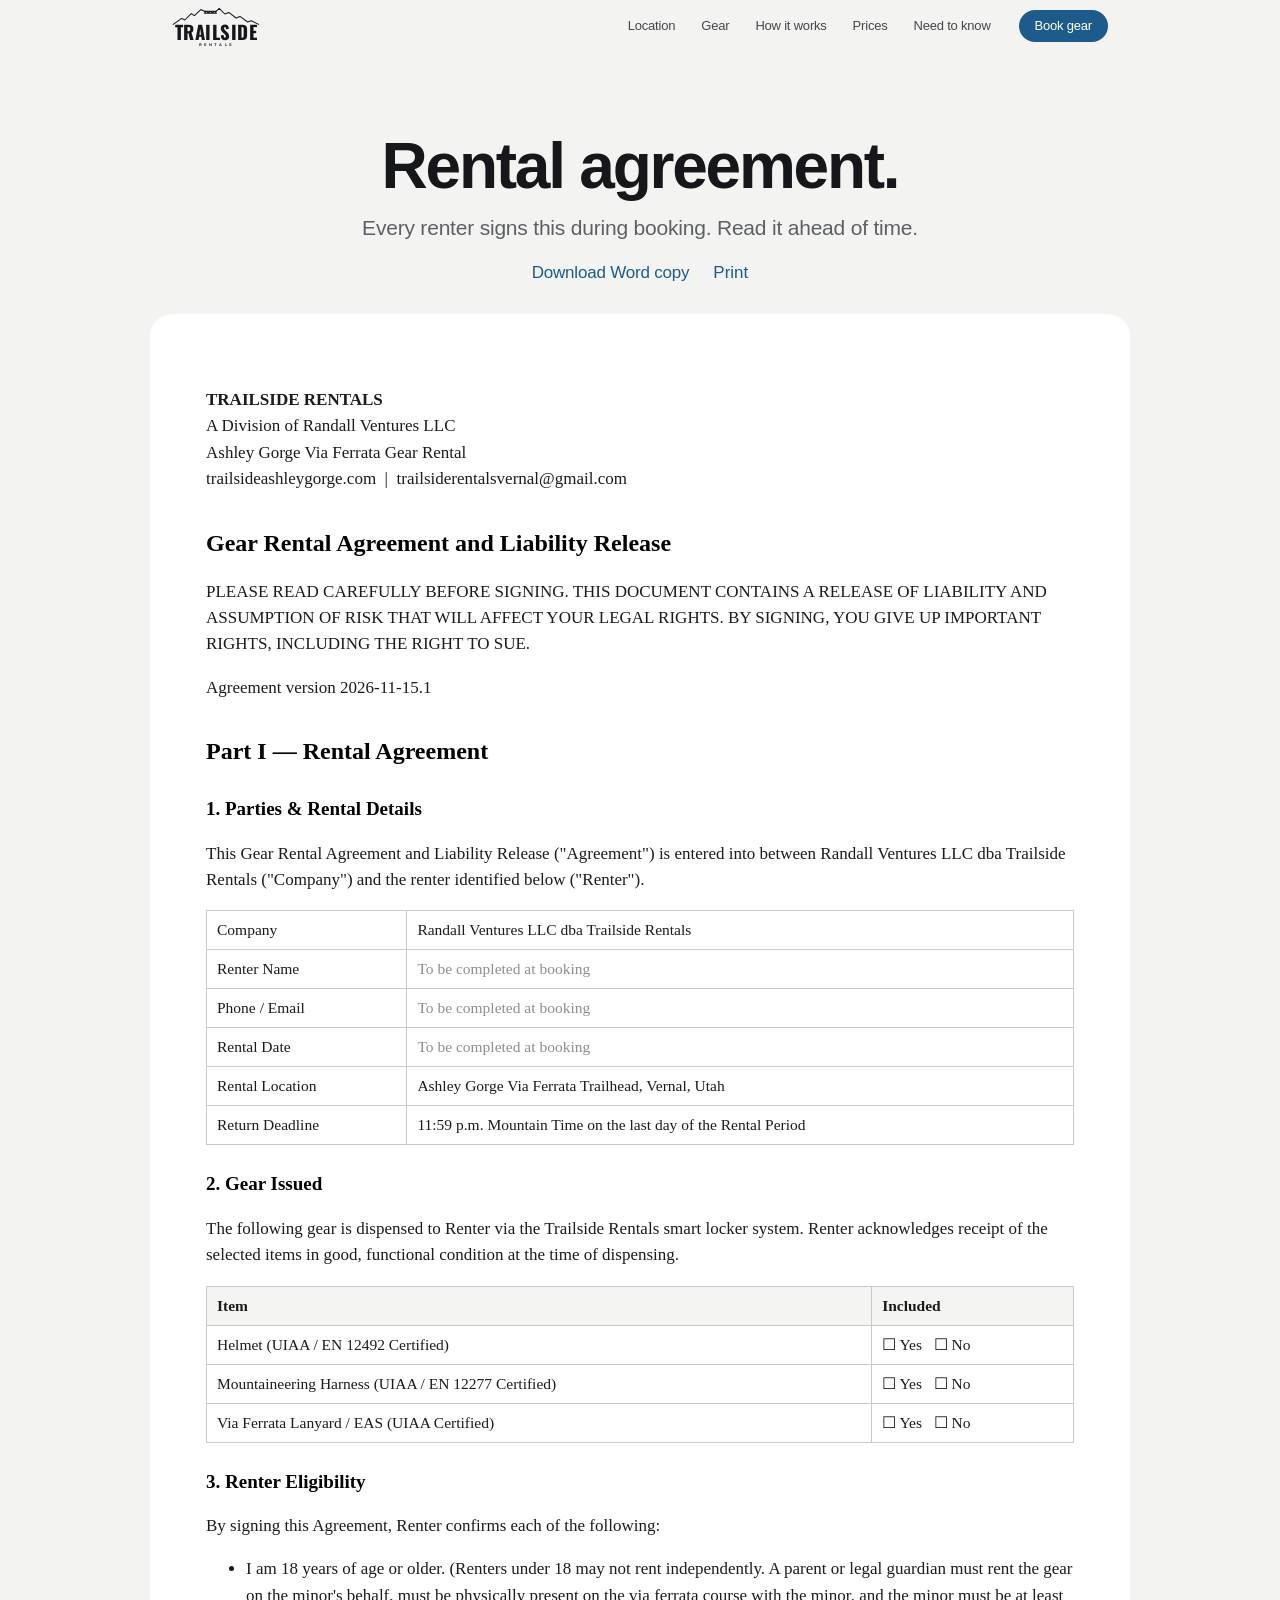
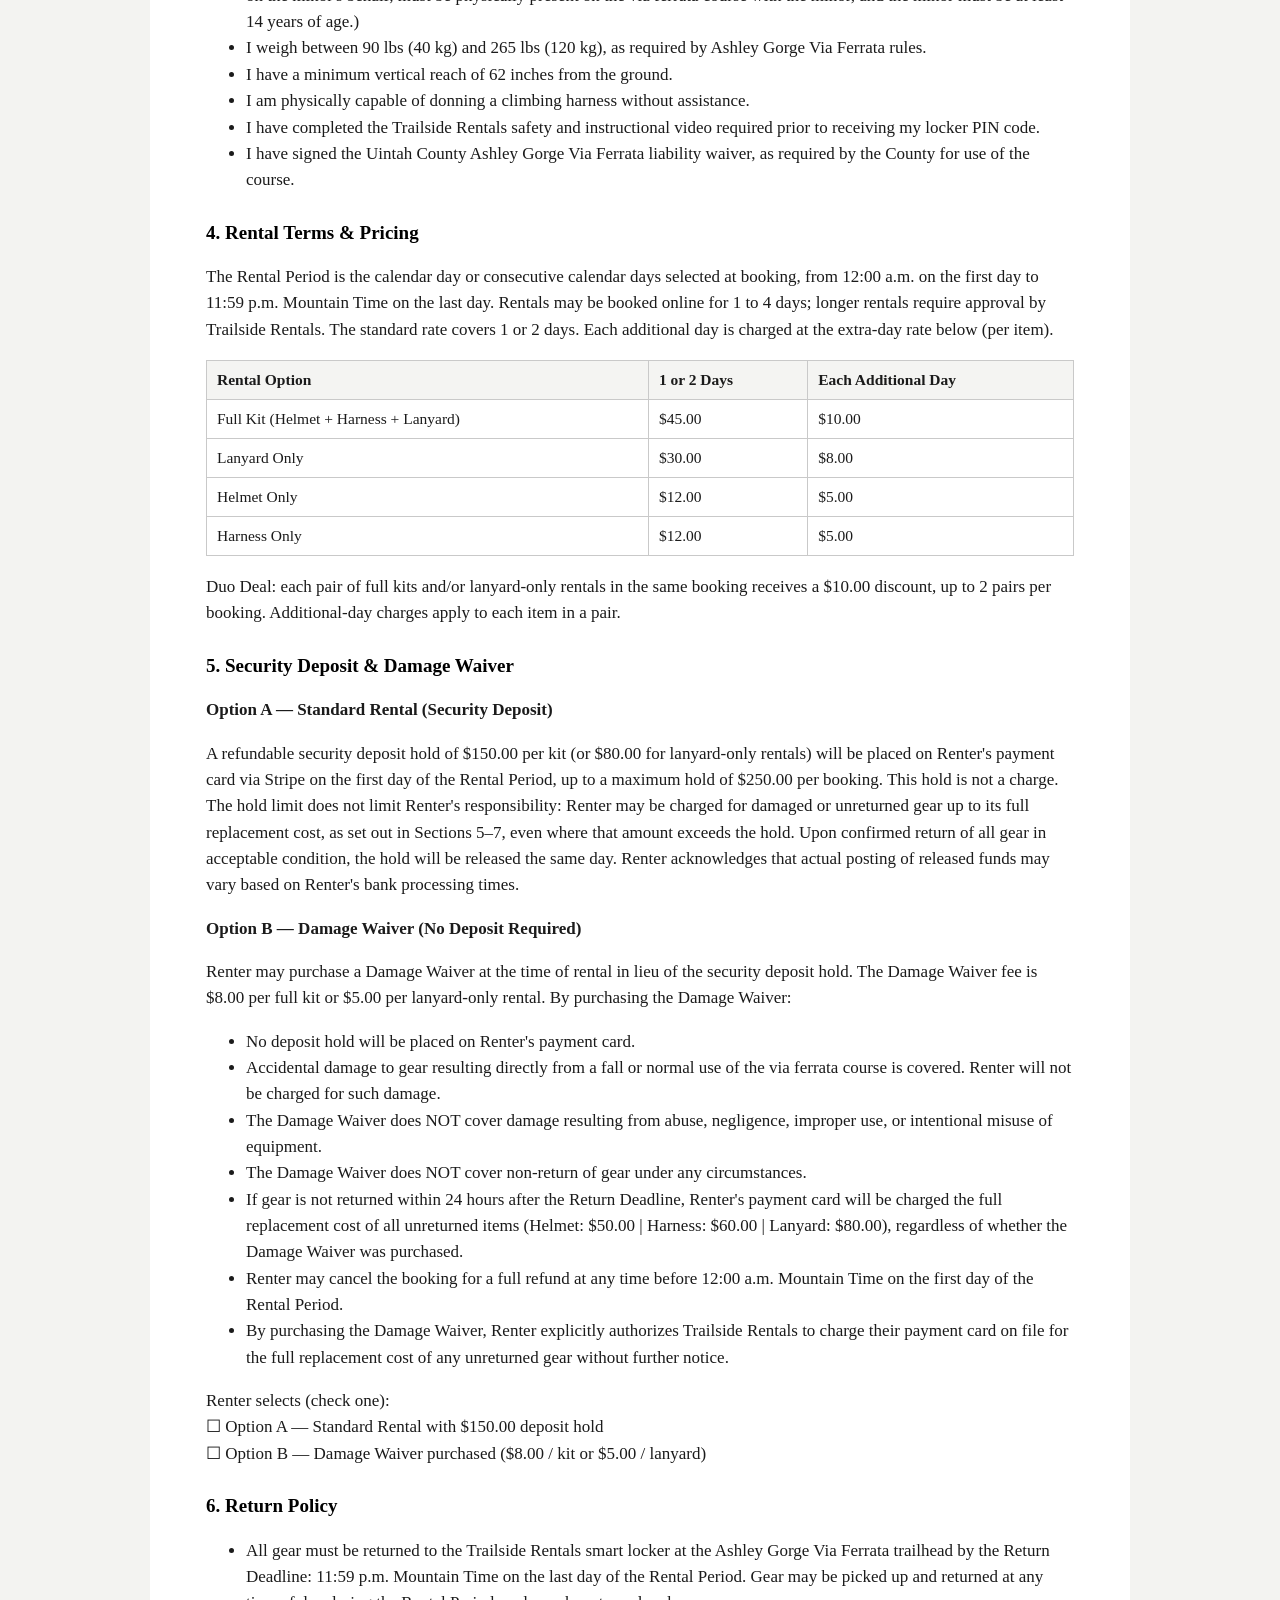
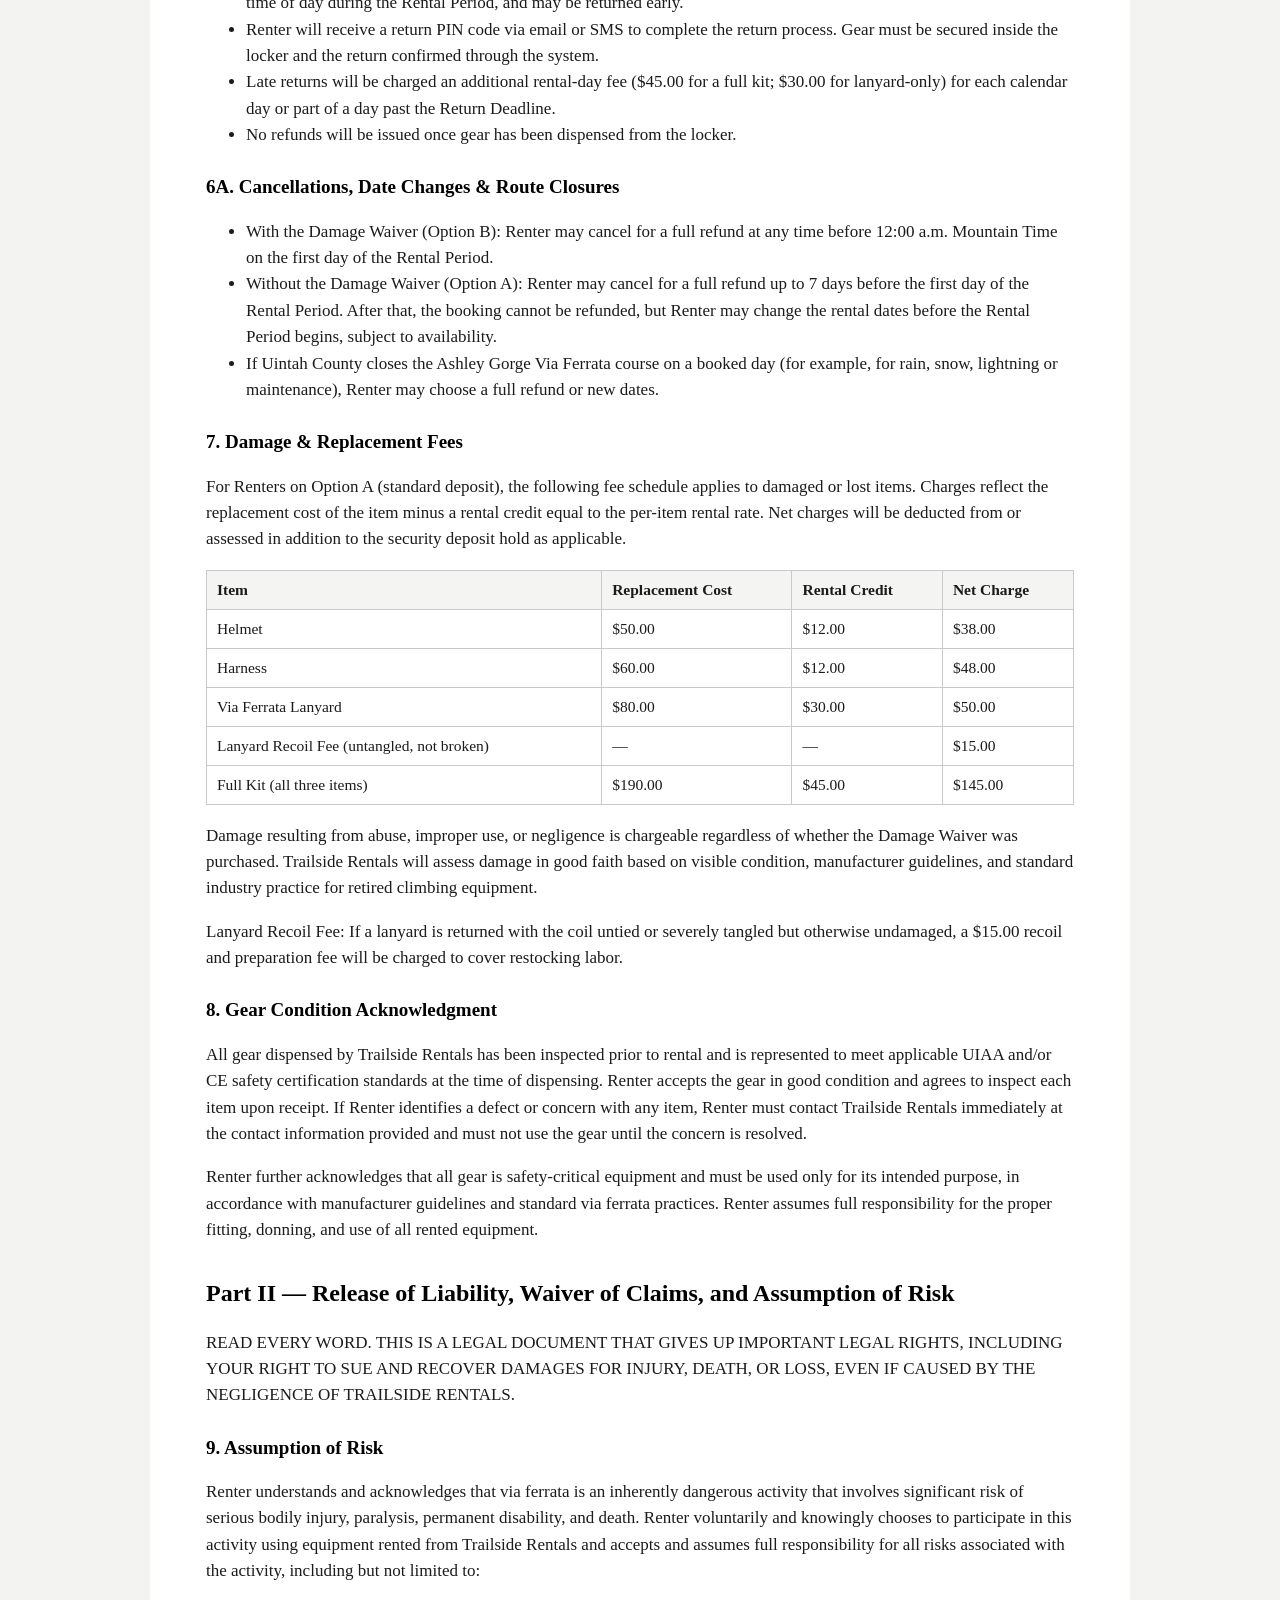
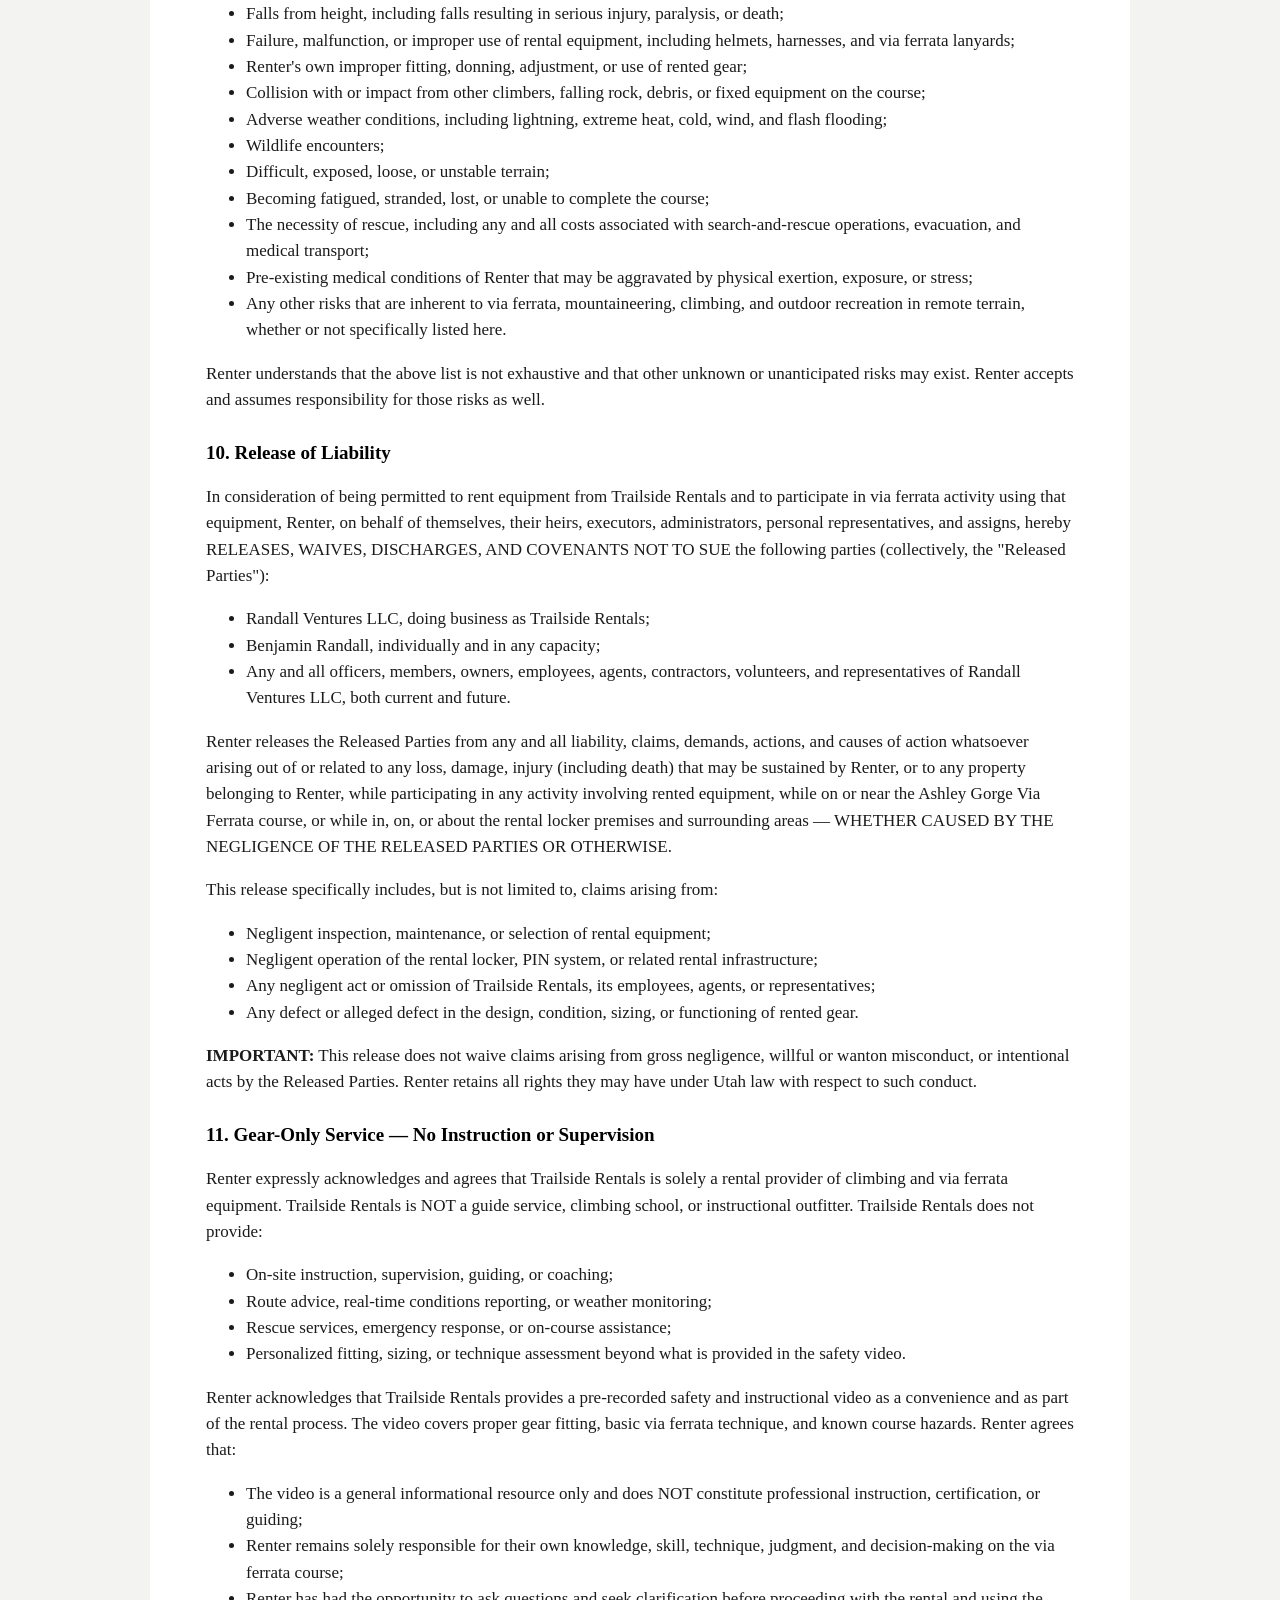
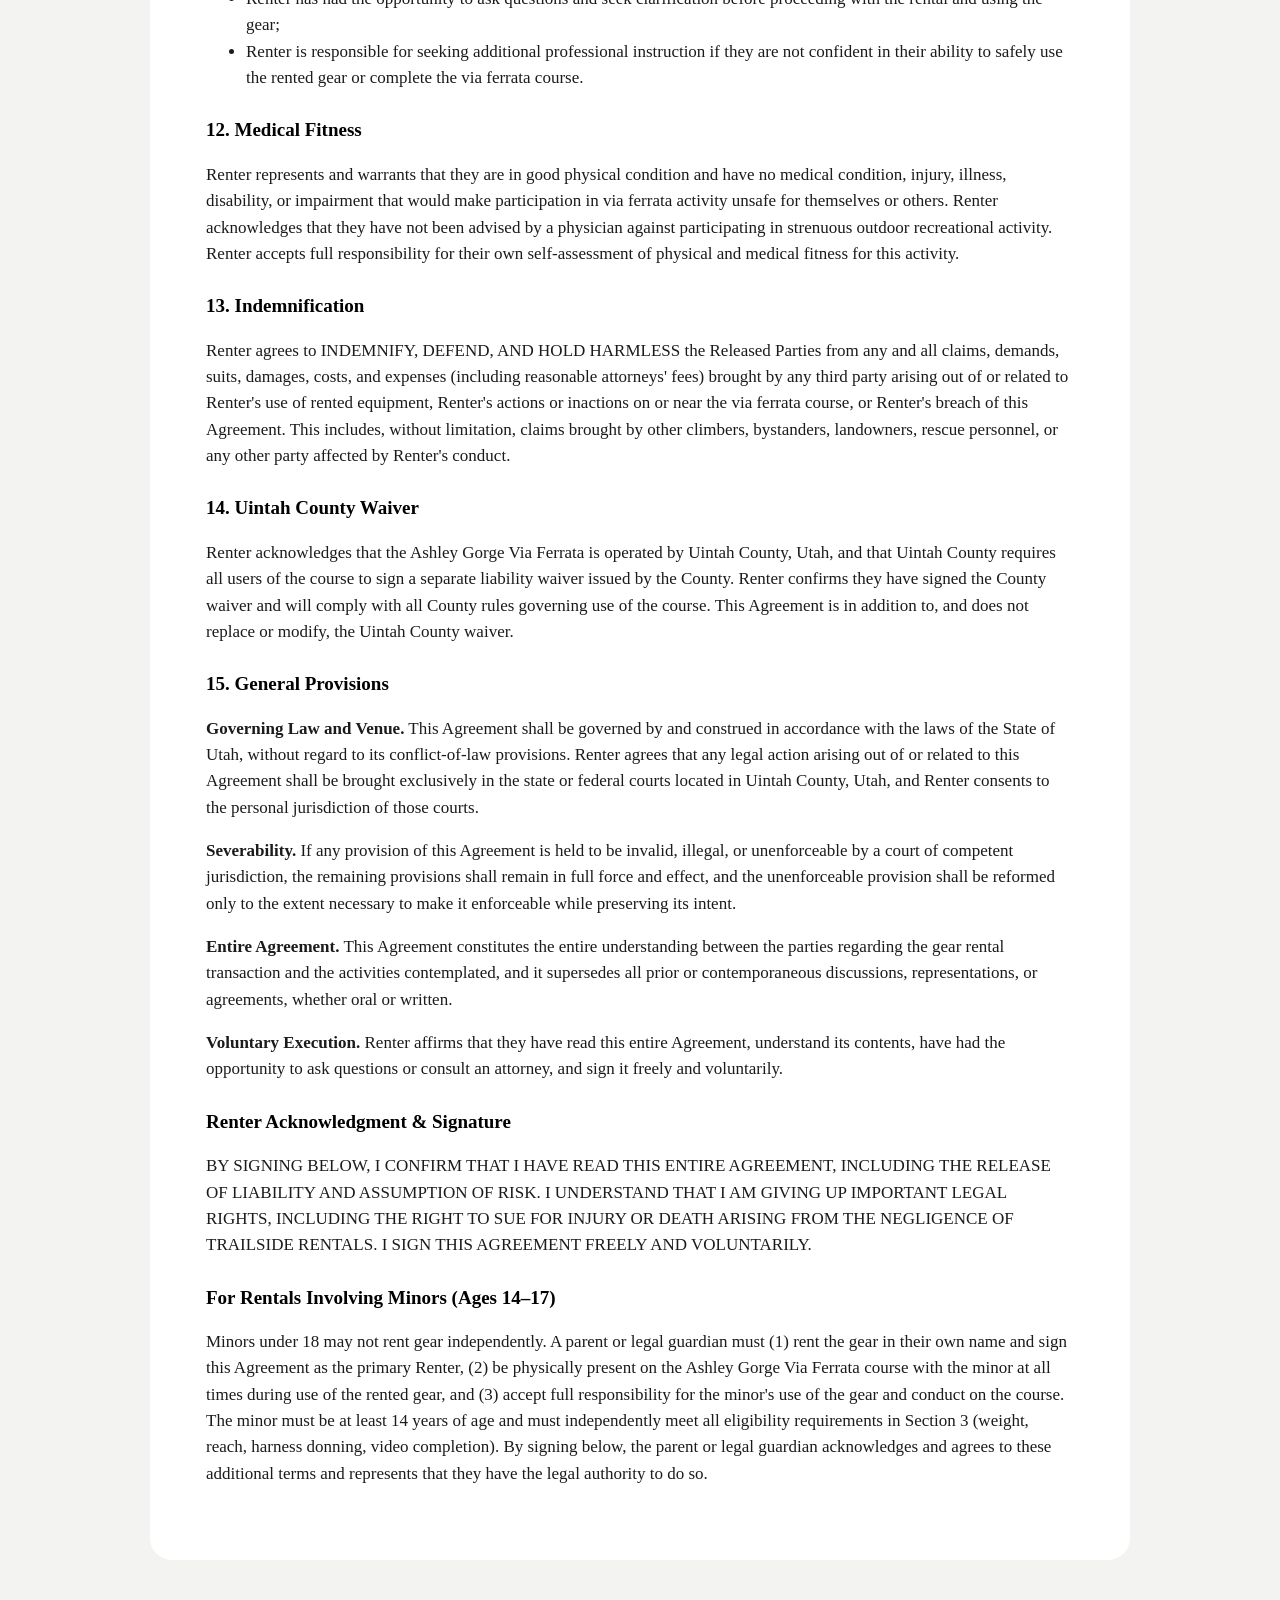
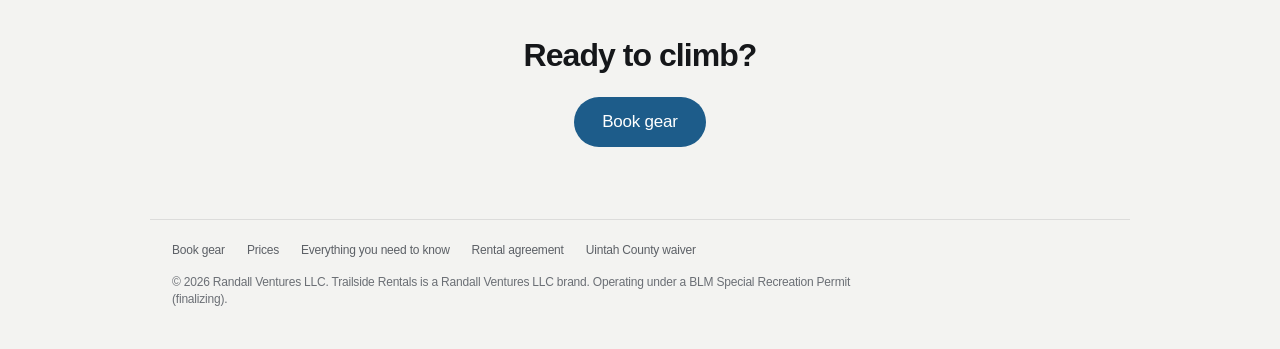
==== commit aadd27aa: "Clickable prices, requirements, tips redesign, rates folded into home and guide, shorter phone layou" ====
--- a/ridgeline-rentals-web/agreement.html
+++ b/ridgeline-rentals-web/agreement.html
@@ -25,7 +25,7 @@
         <a href="index.html#location">Location</a>
         <a href="index.html#gear">Gear</a>
         <a href="index.html#how-it-works">How it works</a>
-        <a href="rates.html">Rates</a>
+        <a href="index.html#prices">Prices</a>
         <a href="info.html">Need to know</a>
       </nav>
       <div class="h-nav__end">
@@ -37,7 +37,7 @@
       <a href="index.html#location">Location</a>
       <a href="index.html#gear">Gear</a>
       <a href="index.html#how-it-works">How it works</a>
-      <a href="rates.html">Rates</a>
+      <a href="index.html#prices">Prices</a>
       <a href="info.html">Everything you need to know</a>
       <a href="agreement.html" aria-current="page">Rental agreement</a>
     </div>
@@ -59,7 +59,7 @@
   <footer class="h-foot">
     <div class="wrap h-foot__in">
       <nav aria-label="Footer">
-        <a href="book.html">Book gear</a><a href="rates.html">Rates</a><a href="info.html">Everything you need to know</a><a href="agreement.html">Rental agreement</a><a href="https://www.ashleygorgeviaferrata.com/waiver" target="_blank" rel="noopener">Uintah County waiver</a>
+        <a href="book.html">Book gear</a><a href="index.html#prices">Prices</a><a href="info.html">Everything you need to know</a><a href="agreement.html">Rental agreement</a><a href="https://www.ashleygorgeviaferrata.com/waiver" target="_blank" rel="noopener">Uintah County waiver</a>
       </nav>
       <p>© <span data-year>2026</span> Randall Ventures LLC. Trailside Rentals is a Randall Ventures LLC brand. Operating under a BLM Special Recreation Permit (finalizing).</p>
     </div>
--- a/ridgeline-rentals-web/css/apple.css
+++ b/ridgeline-rentals-web/css/apple.css
@@ -294,3 +294,5 @@
 .cal-tip b { font-size: 15px; font-weight: 600; }
 .seg--4 button { padding-left: 4px; padding-right: 4px; }
 @media (max-width: 380px) { .seg--4 button { font-size: 13px; } }
+/* keep the step slide-in from widening the page on phones */
+.a-main { overflow-x: clip; }
--- a/ridgeline-rentals-web/css/home.css
+++ b/ridgeline-rentals-web/css/home.css
@@ -110,7 +110,9 @@
 @media (min-width: 1500px) { .cover__wall { right: max(0px, calc((100vw - 1600px) / 2)); } }
 @media (max-width: 760px) {
   .cover { min-height: max(100svh, 680px); }
-  .cover__wall { height: 74%; top: auto; bottom: 0; right: -26px; }
+  /* phones: a taller cliff so the rock runs from the top of the screen to the bottom */
+  .cover__wall { height: 100%; top: 0; bottom: 0; right: -58px; aspect-ratio: 779 / 2260; }
+  .cover .cover__shadow { display: none; }
   .cover__copy { justify-content: space-between; padding-top: calc(var(--nav-h) + 26px); padding-bottom: 28px; }
   .cover__title { font-size: clamp(50px, 15vw, 64px); }
   .cover__lede { display: none; }
@@ -175,41 +177,72 @@
 .part figcaption { margin-top: 18px; }
 .part b { display: block; font-size: 21px; font-weight: 600; letter-spacing: -.02em; }
 .part span { display: block; font-size: 15px; color: var(--a-ink2); margin-top: 2px; }
-.prices { display: grid; grid-template-columns: repeat(4, minmax(0, 1fr)); border-top: 1px solid var(--a-line2); margin-top: 48px; }
-.price { padding: 24px 22px 6px 0; }
-.price + .price { padding-left: 22px; border-left: 1px solid var(--a-line); }
-.price b { display: block; font-size: 19px; font-weight: 600; letter-spacing: -.02em; }
-.price span { display: block; font-size: 14px; color: var(--a-ink3); }
-.price p { margin: 12px 0 0; }
-.price em { font-style: normal; font-size: 34px; font-weight: 700; letter-spacing: -.035em; color: var(--a-ink); font-variant-numeric: tabular-nums; }
-.price small { display: block; font-size: 13px; color: var(--a-ink2); margin-top: 2px; }
-.price small i { font-style: normal; }
-.duo { display: grid; grid-template-columns: minmax(0, 1fr) minmax(0, 1.4fr); gap: 24px 40px; align-items: center; margin-top: 36px; padding: 30px 34px; border-radius: var(--a-card); background: var(--a-ink); color: #F5F5F7; }
+
+/* price cards are links to booking */
+.prices { display: grid; grid-template-columns: repeat(4, minmax(0, 1fr)); gap: 12px; margin-top: 16px; scroll-margin-top: calc(var(--nav-h) + 24px); }
+.h-page a.price { display: flex; flex-direction: column; background: #fff; border: 1px solid var(--a-line2); border-radius: 20px; padding: 20px 20px 18px; color: var(--a-ink); text-decoration: none; transition: border-color .25s, box-shadow .35s var(--a-ease), transform .35s var(--a-ease); }
+.h-page a.price:hover { border-color: var(--a-accent); box-shadow: 0 18px 40px -22px rgba(29,92,138,.45); transform: translateY(-3px); }
+.price b { font-size: 19px; font-weight: 600; letter-spacing: -.02em; }
+.price > span:not(.price__go) { font-size: 14px; color: var(--a-ink3); margin-top: 2px; min-height: 2.8em; }
+.price p { margin: 14px 0 0; display: flex; align-items: baseline; gap: 6px; }
+.price em { font-style: normal; font-size: 36px; font-weight: 700; letter-spacing: -.035em; font-variant-numeric: tabular-nums; }
+.price p small { font-size: 14px; color: var(--a-ink2); }
+.price__x { font-size: 13px; color: var(--a-ink3); }
+.price__x i { font-style: normal; }
+.price__go { margin-top: auto; padding-top: 16px; display: inline-flex; align-items: center; gap: 6px; font-size: 15px; font-weight: 600; color: var(--a-accent); }
+.price__go svg, .duo__go svg, .tips__more svg { width: 7px; height: 12px; transition: transform .3s var(--a-ease); }
+.h-page a.price:hover .price__go svg, .h-page a.duo:hover .duo__go svg, .tips__more:hover svg { transform: translateX(3px); }
+.h-page a.duo { display: grid; grid-template-columns: minmax(0, 1fr) minmax(0, 1.4fr); gap: 20px 40px; align-items: center; margin-top: 12px; padding: 28px 32px; border-radius: 22px; background: var(--a-ink); color: #F5F5F7; text-decoration: none; transition: transform .35s var(--a-ease), box-shadow .35s var(--a-ease); }
+.h-page a.duo:hover { transform: translateY(-3px); box-shadow: 0 24px 50px -24px rgba(0,0,0,.5); }
 .duo h3 { font-size: clamp(30px, 3.2vw, 44px); font-weight: 700; letter-spacing: -.04em; margin: 0; }
 .duo__lead p { margin: 8px 0 0; color: #A1A1A6; font-size: 17px; max-width: 22em; }
 .duo__deals { display: grid; grid-template-columns: repeat(3, minmax(0, 1fr)); margin: 0; gap: 10px; }
 .duo__deals div { background: rgba(255,255,255,.07); border-radius: 16px; padding: 16px 16px 14px; }
 .duo__deals dt { font-size: 14px; color: #A1A1A6; }
 .duo__deals dd { margin: 4px 0 0; font-size: clamp(30px, 3vw, 40px); font-weight: 700; letter-spacing: -.035em; font-variant-numeric: tabular-nums; }
-.kit__foot { font-size: 14px; color: var(--a-ink3); margin: 22px 0 0; max-width: 50em; }
+.duo__go { grid-column: 2; justify-self: end; display: inline-flex; align-items: center; gap: 6px; font-size: 15px; font-weight: 600; color: #8EC1EA; }
+.kit__more { display: grid; grid-template-columns: minmax(0, 1.5fr) minmax(0, 1fr); gap: 12px; margin-top: 12px; }
+.reqs { background: var(--a-bg2); border-radius: 22px; padding: 22px 24px; }
+.reqs h3 { font-size: 15px; font-weight: 600; color: var(--a-ink2); margin: 0 0 12px; }
+.reqs ul { list-style: none; margin: 0; padding: 0; display: grid; grid-template-columns: repeat(4, minmax(0, 1fr)); gap: 10px; }
+.reqs b { display: block; font-size: 24px; font-weight: 700; letter-spacing: -.03em; font-variant-numeric: tabular-nums; }
+.reqs span { display: block; font-size: 13px; color: var(--a-ink2); line-height: 1.3; }
+.kit__cta { background: var(--a-accent-soft); border-radius: 22px; padding: 22px 24px; display: flex; flex-direction: column; justify-content: center; gap: 12px; align-items: flex-start; }
+.kit__cta p { margin: 0; font-size: 14px; color: var(--a-ink2); }
 @media (max-width: 900px) {
   .prices { grid-template-columns: repeat(2, minmax(0, 1fr)); }
-  .price:nth-child(3) { padding-left: 0; border-left: 0; }
-  .price:nth-child(n+3) { border-top: 1px solid var(--a-line); }
-  .duo { grid-template-columns: 1fr; }
-}
-@media (max-width: 760px) {
-  .parts { grid-template-columns: repeat(3, minmax(0, 1fr)); gap: 8px; margin-top: 32px; }
-  .part { padding: 16px 8px 14px; border-radius: 16px; }
-  .part__img { height: 104px; }
-  .part b { font-size: 15px; } .part span { display: none; }
-  .price { padding: 18px 14px 10px 0; } .price + .price { padding-left: 14px; }
-  .price:nth-child(3) { padding-left: 0; }
-  .price b { font-size: 16px; } .price span { font-size: 13px; min-height: 2.6em; }
-  .price em { font-size: 28px; }
-  .duo { padding: 22px 18px 18px; margin-top: 28px; }
-  .duo__deals { gap: 6px; } .duo__deals div { padding: 12px 10px 10px; border-radius: 12px; }
-  .duo__deals dt { font-size: 12px; } .duo__deals dd { font-size: 26px; }
+  .h-page a.duo { grid-template-columns: 1fr; }
+  .duo__go { grid-column: 1; justify-self: start; }
+  .kit__more { grid-template-columns: 1fr; }
+}
+@media (max-width: 760px) {
+  .kit { padding: 72px 0 64px; }
+  .kit__title { font-size: 34px; }
+  .kit__sub { font-size: 16px; margin-top: 8px; }
+  .parts { gap: 8px; margin-top: 22px; }
+  .part { padding: 12px 6px 10px; border-radius: 14px; }
+  .part__img { height: 76px; }
+  .part figcaption { margin-top: 8px; }
+  .part b { font-size: 13px; letter-spacing: -.01em; } .part span { display: none; }
+  .prices { gap: 8px; margin-top: 8px; }
+  .h-page a.price { padding: 14px 14px 12px; border-radius: 16px; }
+  .price b { font-size: 16px; } .price > span:not(.price__go) { display: none; }
+  .price p { margin-top: 6px; } .price em { font-size: 28px; } .price p small { font-size: 12px; }
+  .price__x { font-size: 12px; }
+  .price__go { padding-top: 8px; font-size: 14px; }
+  .h-page a.duo { padding: 18px 16px 16px; gap: 12px; margin-top: 8px; border-radius: 18px; }
+  .duo h3 { font-size: 26px; } .duo__lead p { font-size: 14px; margin-top: 4px; }
+  .duo__deals { gap: 6px; } .duo__deals div { padding: 10px 10px 8px; border-radius: 12px; }
+  .duo__deals dt { font-size: 11.5px; } .duo__deals dd { font-size: 24px; }
+  .duo__go { font-size: 14px; }
+  .kit__more { gap: 8px; margin-top: 8px; }
+  .reqs { padding: 16px 16px 14px; border-radius: 18px; }
+  .reqs h3 { font-size: 13px; margin-bottom: 8px; }
+  .reqs ul { grid-template-columns: repeat(2, minmax(0, 1fr)); gap: 10px 12px; }
+  .reqs b { font-size: 20px; } .reqs span { font-size: 12px; }
+  .kit__cta { padding: 16px; border-radius: 18px; }
+  .kit__cta .a-btn { width: 100%; box-sizing: border-box; }
+  .kit__cta p { font-size: 13px; }
 }
 
 /* ---------- how it works ---------- */
@@ -224,33 +257,56 @@
 .how__step h3::before { content: counter(s); display: block; font-size: 15px; font-weight: 600; letter-spacing: 0; color: var(--a-accent); margin-bottom: 12px; font-variant-numeric: tabular-nums; }
 .how__step p { font-size: 19px; color: var(--a-ink2); margin: 14px 0 0; line-height: 1.42; }
 .how__inline { display: none !important; }
+.how__caps { display: none; position: relative; width: 100%; height: 150px; flex: none; }
+.how__cap { position: absolute; inset: 0; opacity: 0; transform: translateY(12px); transition: opacity .5s var(--a-ease), transform .6s var(--a-ease); }
+.how__cap.is-on { opacity: 1; transform: none; }
+.how__cap span { display: block; font-size: 14px; font-weight: 600; color: var(--a-accent); font-variant-numeric: tabular-nums; }
+.how__cap h3 { font-size: 28px; font-weight: 700; letter-spacing: -.035em; line-height: 1.08; margin: 4px 0 0; }
+.how__cap p { font-size: 16px; line-height: 1.4; color: var(--a-ink2); margin: 6px 0 0; }
 .how__phone { position: sticky; top: calc(50vh - min(38vh, 380px)); height: min(76vh, 760px); align-self: start; display: grid; place-items: center; }
 .phone { position: relative; height: 100%; aspect-ratio: 390 / 844; border-radius: 52px; background: #1d1d1f; padding: 11px; box-sizing: border-box; box-shadow: 0 40px 80px -30px rgba(20,22,26,.35), inset 0 0 0 1.5px #3a3a3c; }
 .phone::before { content: ""; position: absolute; z-index: 3; top: 20px; left: 50%; width: 30%; height: 24px; translate: -50% 0; border-radius: 20px; background: #000; }
 .phone__shot { position: absolute; inset: 11px; width: calc(100% - 22px); height: calc(100% - 22px); object-fit: cover; object-position: top; border-radius: 42px; opacity: 0; transform: scale(1.03); transition: opacity .6s var(--a-ease), transform .9s var(--a-ease); }
 .phone__shot.is-on { opacity: 1; transform: none; }
 @media (max-width: 900px) {
-  .how__grid { grid-template-columns: 1fr; gap: 0; margin-top: 24px; }
-  .how__phone { display: none; }
-  .how__step { min-height: 0; opacity: 1; padding: 36px 0; border-top: 1px solid var(--a-line); }
-  .how__inline { display: block !important; width: 60%; max-width: 250px; height: auto; aspect-ratio: 390 / 560; object-fit: cover; object-position: top; border-radius: 30px; margin: 22px auto 0; box-shadow: 0 24px 50px -24px rgba(20,22,26,.4); border: 7px solid #1d1d1f; }
-  .how__step { padding: 30px 0 34px; }
-}
-
-/* ---------- before you go (teaser) ---------- */
-.tips { background: #fff; padding: clamp(110px, 15vh, 170px) 0 clamp(90px, 12vh, 130px); }
+  /* phones: the phone stays put while the steps scroll past; the caption and screen fade together */
+  .how__grid { grid-template-columns: 1fr; gap: 0; margin-top: 8px; }
+  .how__steps, .how__phone { grid-area: 1 / 1; }
+  .how__steps { padding-bottom: 48svh; }
+  .how__step { min-height: 50svh; opacity: 0 !important; pointer-events: none; }
+  .how__phone { position: sticky; z-index: 1; top: calc(var(--nav-h) + 8px); height: calc(100svh - var(--nav-h) - 16px); display: flex; flex-direction: column; align-items: center; justify-content: flex-start; gap: 14px; }
+  .how__caps { display: block; }
+  .how__phone .phone { height: auto; width: auto; flex: 1 1 0; min-height: 0; max-height: 620px; aspect-ratio: 390 / 844; border-radius: 40px; padding: 8px; }
+  .how__phone .phone::before { top: 15px; height: 18px; }
+  .how__phone .phone__shot { inset: 8px; width: calc(100% - 16px); height: calc(100% - 16px); border-radius: 33px; }
+}
+
+/* ---------- tips and tricks ---------- */
+.tips { background: #fff; padding: clamp(110px, 15vh, 170px) 0 clamp(80px, 11vh, 120px); }
 .tips__title { font-size: clamp(38px, 5.4vw, 80px); font-weight: 700; letter-spacing: -.045em; line-height: 1; margin: 0; }
-.tips__grid { display: grid; grid-template-columns: 1.3fr 1fr 1fr; gap: 16px; margin-top: 44px; }
-.tip { background: var(--a-bg2); border-radius: var(--a-card); padding: 28px 26px; }
+.tips__grid { display: grid; grid-template-columns: repeat(3, minmax(0, 1fr)); gap: 14px; margin-top: 40px; }
+.tip { position: relative; background: linear-gradient(180deg, #EEF4F9, #F6F9FC); border: 1px solid rgba(29,92,138,.14); border-radius: var(--a-card); padding: 26px 24px 26px; overflow: hidden; }
+.tip::before { content: ""; position: absolute; left: 24px; right: 24px; top: 0; height: 3px; border-radius: 0 0 3px 3px; background: var(--a-accent); }
 .tip:nth-child(2) { transition-delay: .07s; } .tip:nth-child(3) { transition-delay: .14s; }
-.tip h3 { font-size: 22px; font-weight: 600; letter-spacing: -.025em; margin: 0; line-height: 1.15; }
-.tip p { font-size: 16px; color: var(--a-ink2); margin: 10px 0 0; }
-.tip--lead { background: var(--a-accent); color: #fff; }
-.tip--lead h3 { font-size: clamp(28px, 2.6vw, 36px); letter-spacing: -.035em; }
-.tip--lead p { color: rgba(255,255,255,.82); font-size: 17px; }
-.tips__btn { margin-top: 28px; }
-@media (max-width: 900px) { .tips__grid { grid-template-columns: 1fr 1fr; } .tip--lead { grid-column: 1 / -1; } }
-@media (max-width: 520px) { .tips__grid { grid-template-columns: 1fr; gap: 10px; margin-top: 30px; } .tip { padding: 22px 20px; } .tips__btn { width: 100%; box-sizing: border-box; } }
+.tip__icon { width: 48px; height: 48px; border-radius: 14px; background: var(--a-accent); display: grid; place-items: center; margin-bottom: 18px; box-shadow: 0 10px 20px -10px rgba(29,92,138,.7); }
+.tip__icon svg { width: 28px; height: 28px; fill: none; stroke: #fff; stroke-width: 1.8; stroke-linecap: round; stroke-linejoin: round; }
+.tip h3 { font-size: 22px; font-weight: 700; letter-spacing: -.03em; margin: 0; line-height: 1.15; color: var(--a-ink); }
+.tip p { font-size: 16px; color: var(--a-ink2); margin: 8px 0 0; }
+.h-page .tips__more { display: inline-flex; align-items: center; gap: 8px; margin-top: 26px; font-size: 19px; font-weight: 600; color: var(--a-accent); text-decoration: none; }
+.tips__more span { color: var(--a-ink); font-weight: 600; }
+.h-page .tips__more:hover { text-decoration: none; }
+@media (max-width: 760px) {
+  .tips { padding: 72px 0 56px; }
+  .tips__title { font-size: 34px; }
+  .tips__grid { grid-template-columns: 1fr; gap: 8px; margin-top: 22px; }
+  .tip { display: grid; grid-template-columns: 40px minmax(0, 1fr); column-gap: 14px; padding: 16px 16px 16px; border-radius: 16px; }
+  .tip::before { left: 0; right: auto; top: 16px; bottom: 16px; width: 3px; height: auto; border-radius: 0 3px 3px 0; }
+  .tip__icon { grid-row: span 2; width: 40px; height: 40px; border-radius: 11px; margin: 0; }
+  .tip__icon svg { width: 23px; height: 23px; }
+  .tip h3 { font-size: 17px; letter-spacing: -.02em; }
+  .tip p { font-size: 14px; margin-top: 3px; line-height: 1.4; }
+  .h-page .tips__more { font-size: 16px; margin-top: 18px; flex-wrap: wrap; }
+}
 
 /* ---------- more from the gorge (swipe row) ---------- */
 .gallery { background: #fff; padding: 20px 0 clamp(100px, 13vh, 150px); }
@@ -261,7 +317,7 @@
 .gallery__nav button:hover { background: var(--a-bg3); }
 .gallery__nav button[disabled] { opacity: .35; cursor: default; }
 .gallery__nav svg { width: 8px; height: 13px; }
-.gallery__track { display: flex; gap: 14px; overflow-x: auto; scroll-snap-type: x mandatory; scroll-padding-left: max(var(--pad-l), calc((100vw - 1240px) / 2 + var(--pad-l))); padding: 28px var(--pad-r) 8px max(var(--pad-l), calc((100vw - 1240px) / 2 + var(--pad-l))); scrollbar-width: none; -webkit-overflow-scrolling: touch; overscroll-behavior-x: contain; }
+.gallery__track { display: flex; gap: 14px; overflow-x: auto; overflow-y: hidden; touch-action: pan-x pan-y; scroll-snap-type: x proximity; scroll-padding-left: max(var(--pad-l), calc((100vw - 1240px) / 2 + var(--pad-l))); padding: 28px var(--pad-r) 8px max(var(--pad-l), calc((100vw - 1240px) / 2 + var(--pad-l))); scrollbar-width: none; -webkit-overflow-scrolling: touch; }
 .gallery__track::-webkit-scrollbar { display: none; }
 .gallery__track figure { flex: none; margin: 0; height: min(58vh, 560px); aspect-ratio: 3 / 4; border-radius: 22px; overflow: hidden; background: var(--a-bg2); scroll-snap-align: start; }
 .gallery__track figure.w { aspect-ratio: 4 / 3; }
@@ -337,3 +393,51 @@
   .h-inner .a-card .prices b { font-size: 19px; }
   .h-inner .a-card .prices span { font-size: 11px; }
 }
+
+/* ---------- phones: keep the page short (Nov 17) ---------- */
+@media (max-width: 760px) {
+  .collage { padding: 64px 0 44px; }
+  .collage__title { font-size: 31px; line-height: 1.05; }
+  .collage__sub { font-size: 15px; margin-top: 10px; }
+  .collage__stage { margin-top: 22px; }
+  .collage__world { height: calc((100vw - var(--pad-l) - var(--pad-r)) * 1.38); }
+
+  .loc { padding: 64px 0 52px; }
+  .loc__title { font-size: 34px; }
+  .loc__sub { font-size: 15px; margin-top: 10px; }
+  .loc__grid { margin-top: 20px; gap: 10px; }
+  .loc__map { aspect-ratio: 4 / 3; border-radius: 18px; }
+  .loc__info .cell { padding-top: 9px; padding-bottom: 9px; min-height: 0; }
+  .loc__info .cell b { font-size: 15px; }
+  .loc__info .g-foot { font-size: 12px; padding-top: 6px; }
+  .loc__btn { margin-top: 12px; width: 100%; box-sizing: border-box; }
+
+  .how { padding: 64px 0 24px; }
+  .how__title { font-size: 31px; line-height: 1.05; }
+  .how__sub { font-size: 15px; margin-top: 8px; }
+  .how__step { min-height: 40svh; }
+  .how__steps { padding-bottom: 46svh; }
+  .how__caps { height: 128px; }
+  .how__cap h3 { font-size: 24px; }
+  .how__cap p { font-size: 14.5px; }
+
+  .gallery { padding: 8px 0 64px; }
+  .gallery__title { font-size: 28px; }
+  .gallery__track { padding-top: 16px; }
+  .gallery__track figure { height: 56vw; }
+
+  .end { min-height: 0; }
+  .end__in { padding-top: 120px; padding-bottom: 44px; }
+  .end__title { font-size: 40px; }
+  .end__btn { margin-top: 22px; }
+  .end__contact { margin-top: 32px; padding-top: 16px; gap: 12px 28px; }
+  .h-page .end__contact a { font-size: 16px; }
+  .h-foot__in { padding-bottom: 28px; }
+}
+@media (max-width: 600px) {
+  .a-doc { padding: 20px 16px; font-size: 15.5px; }
+  .a-doc table { font-size: 13px; table-layout: fixed; }
+  .a-doc th, .a-doc td { padding: 6px; }
+  .a-doc td:first-child, .a-doc th:first-child { min-width: 0; overflow-wrap: break-word; }
+  .h-inner main { overflow-x: clip; }
+}
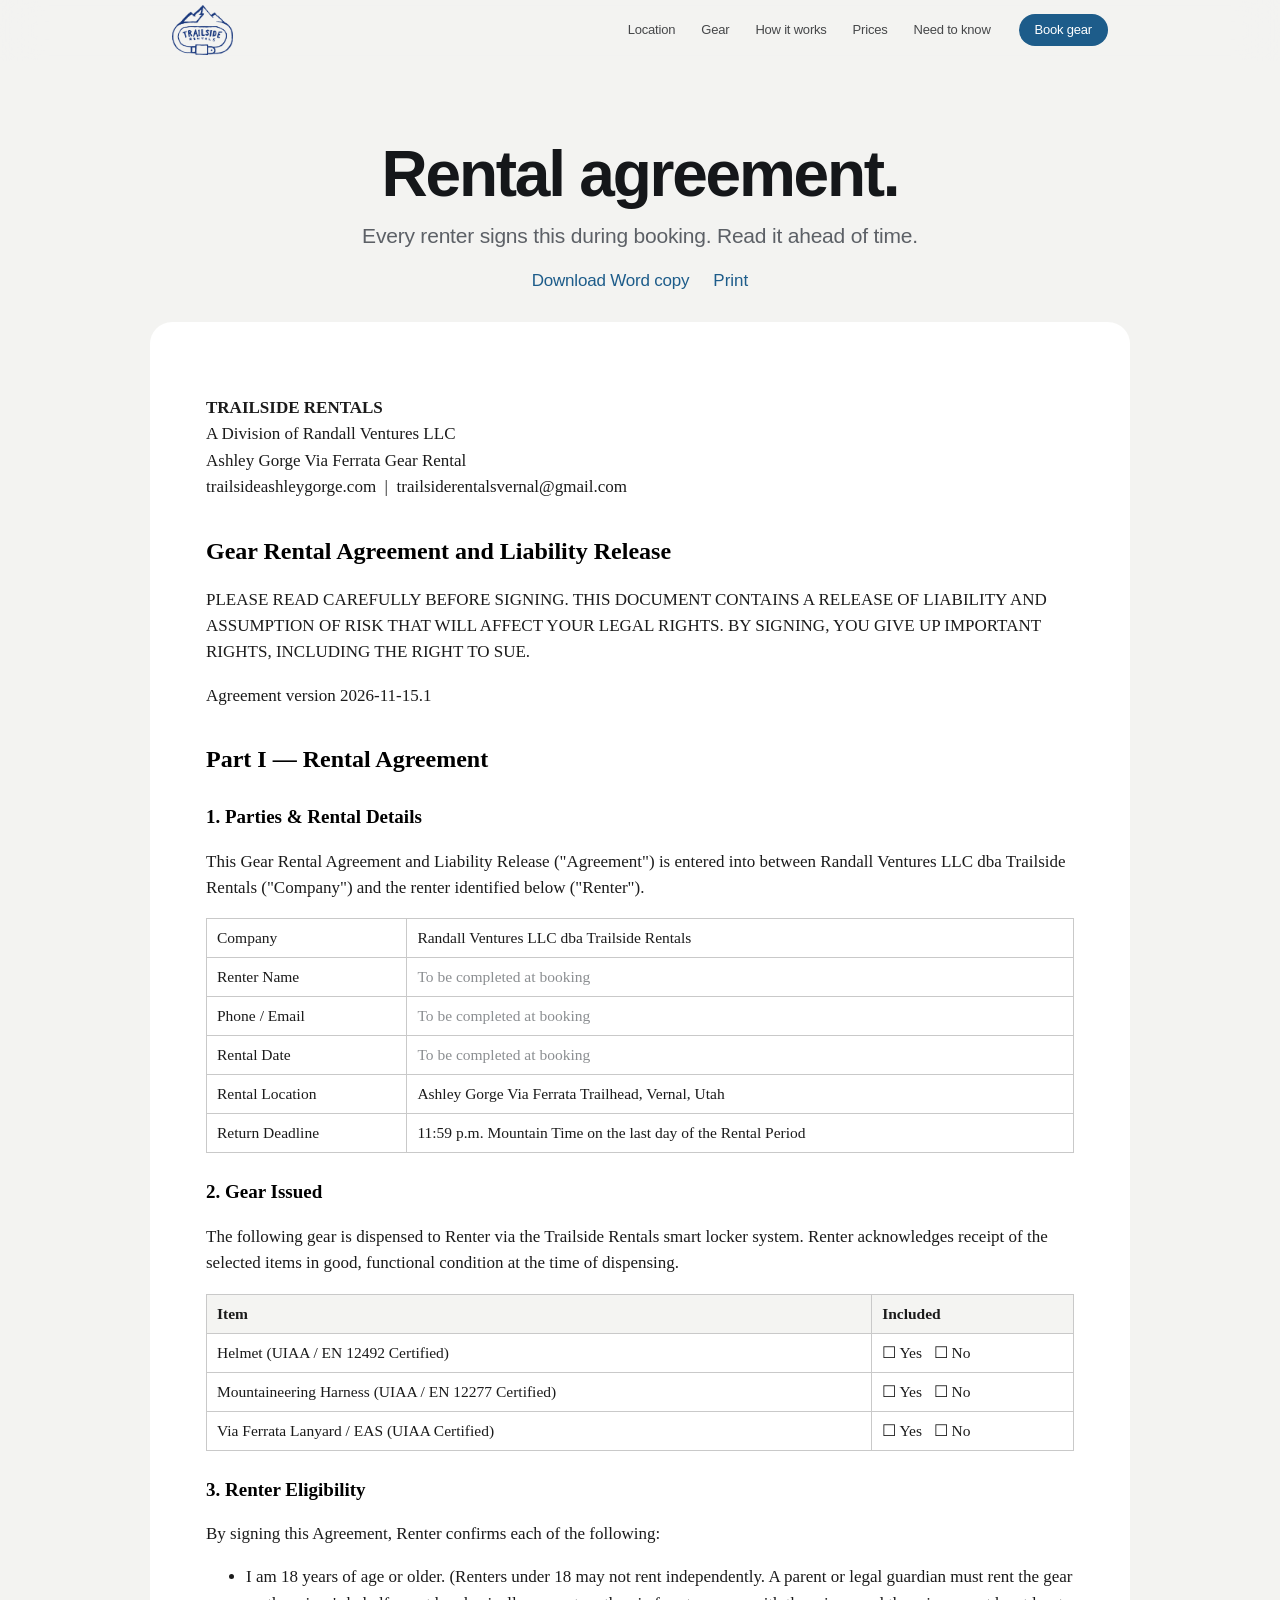
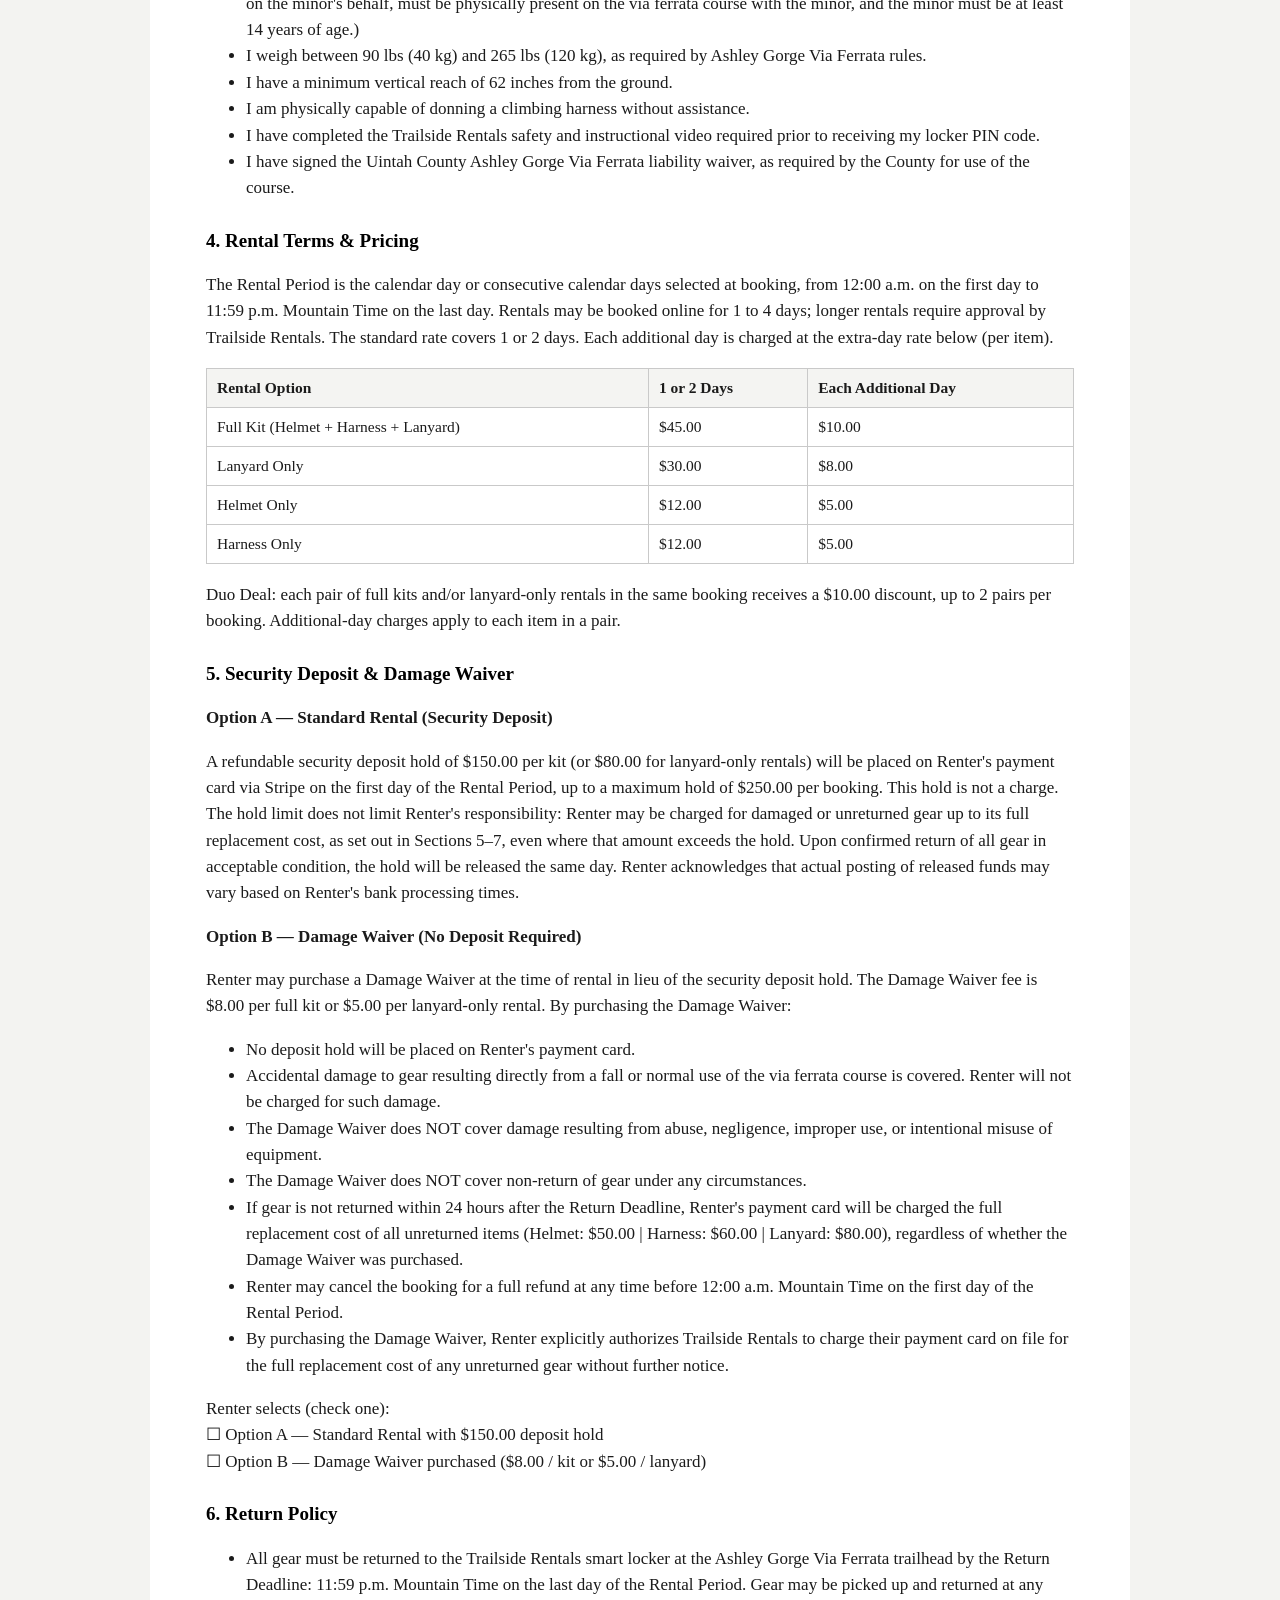
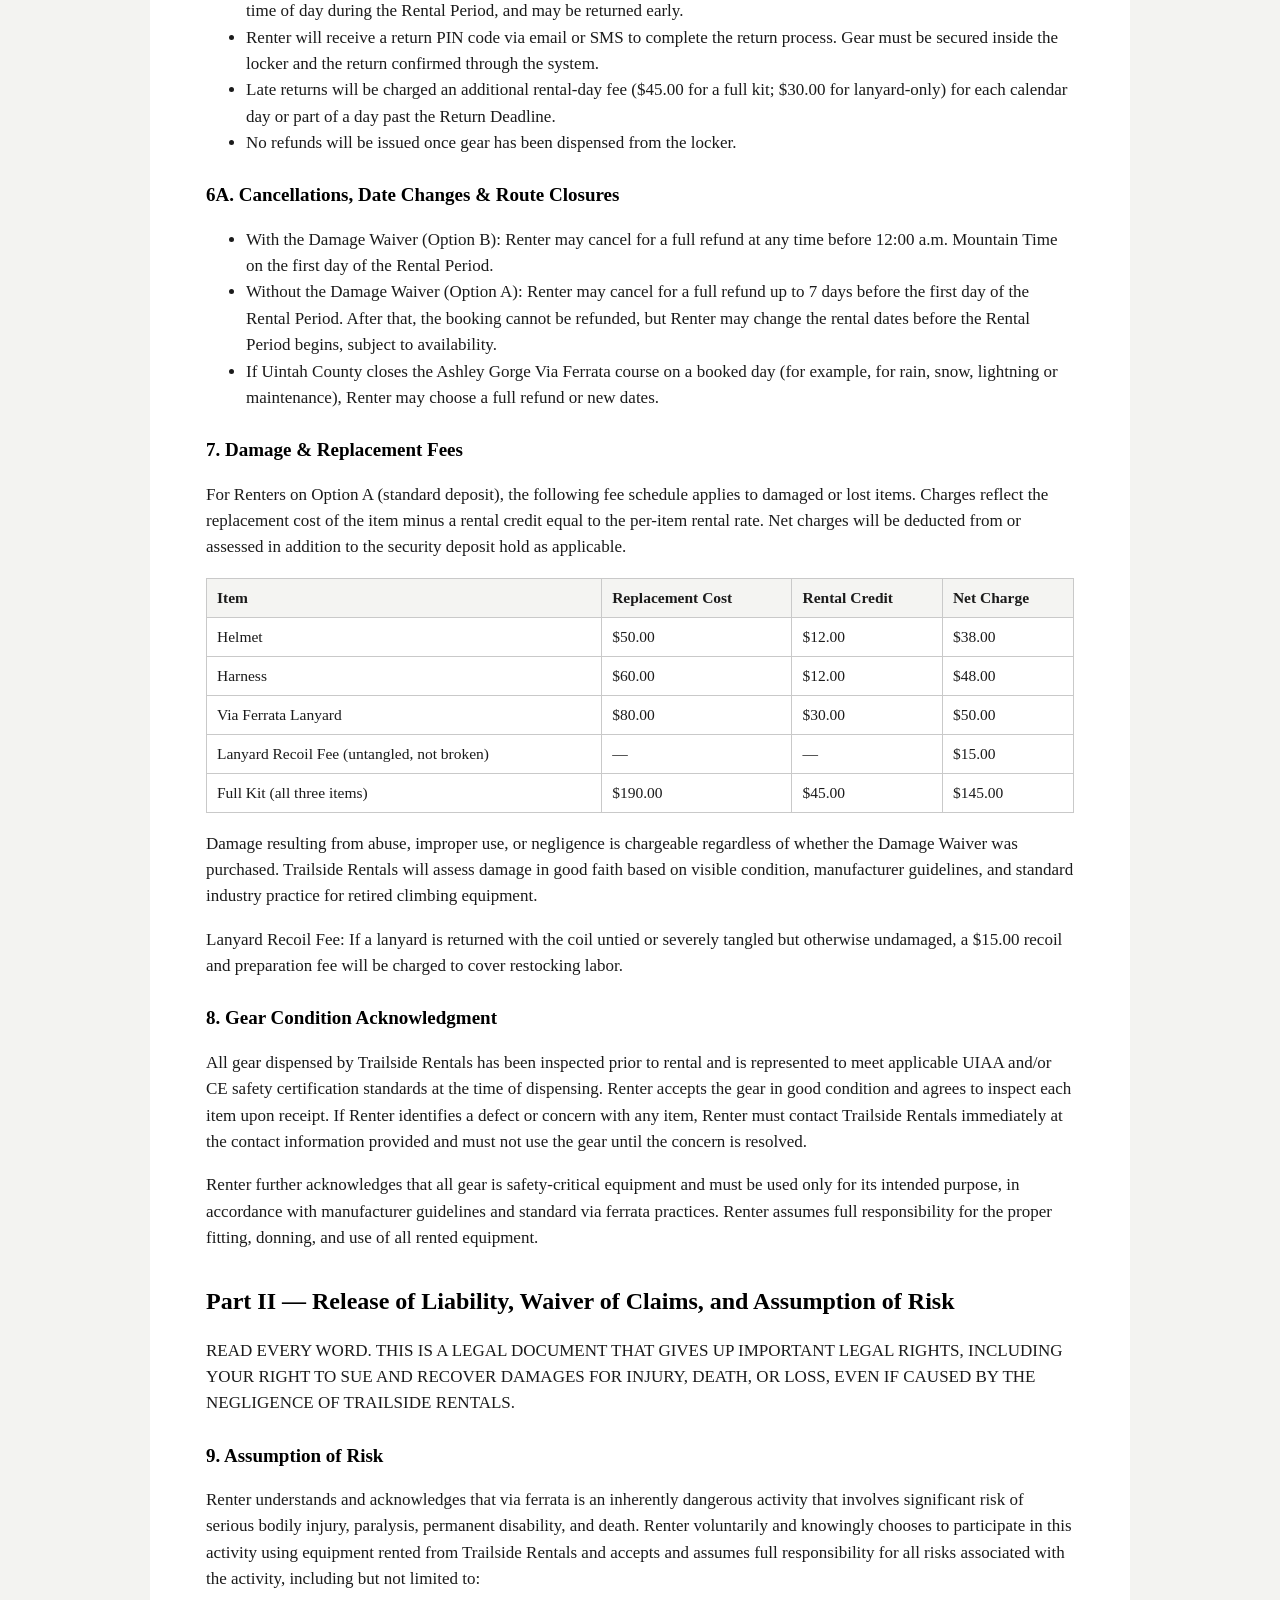
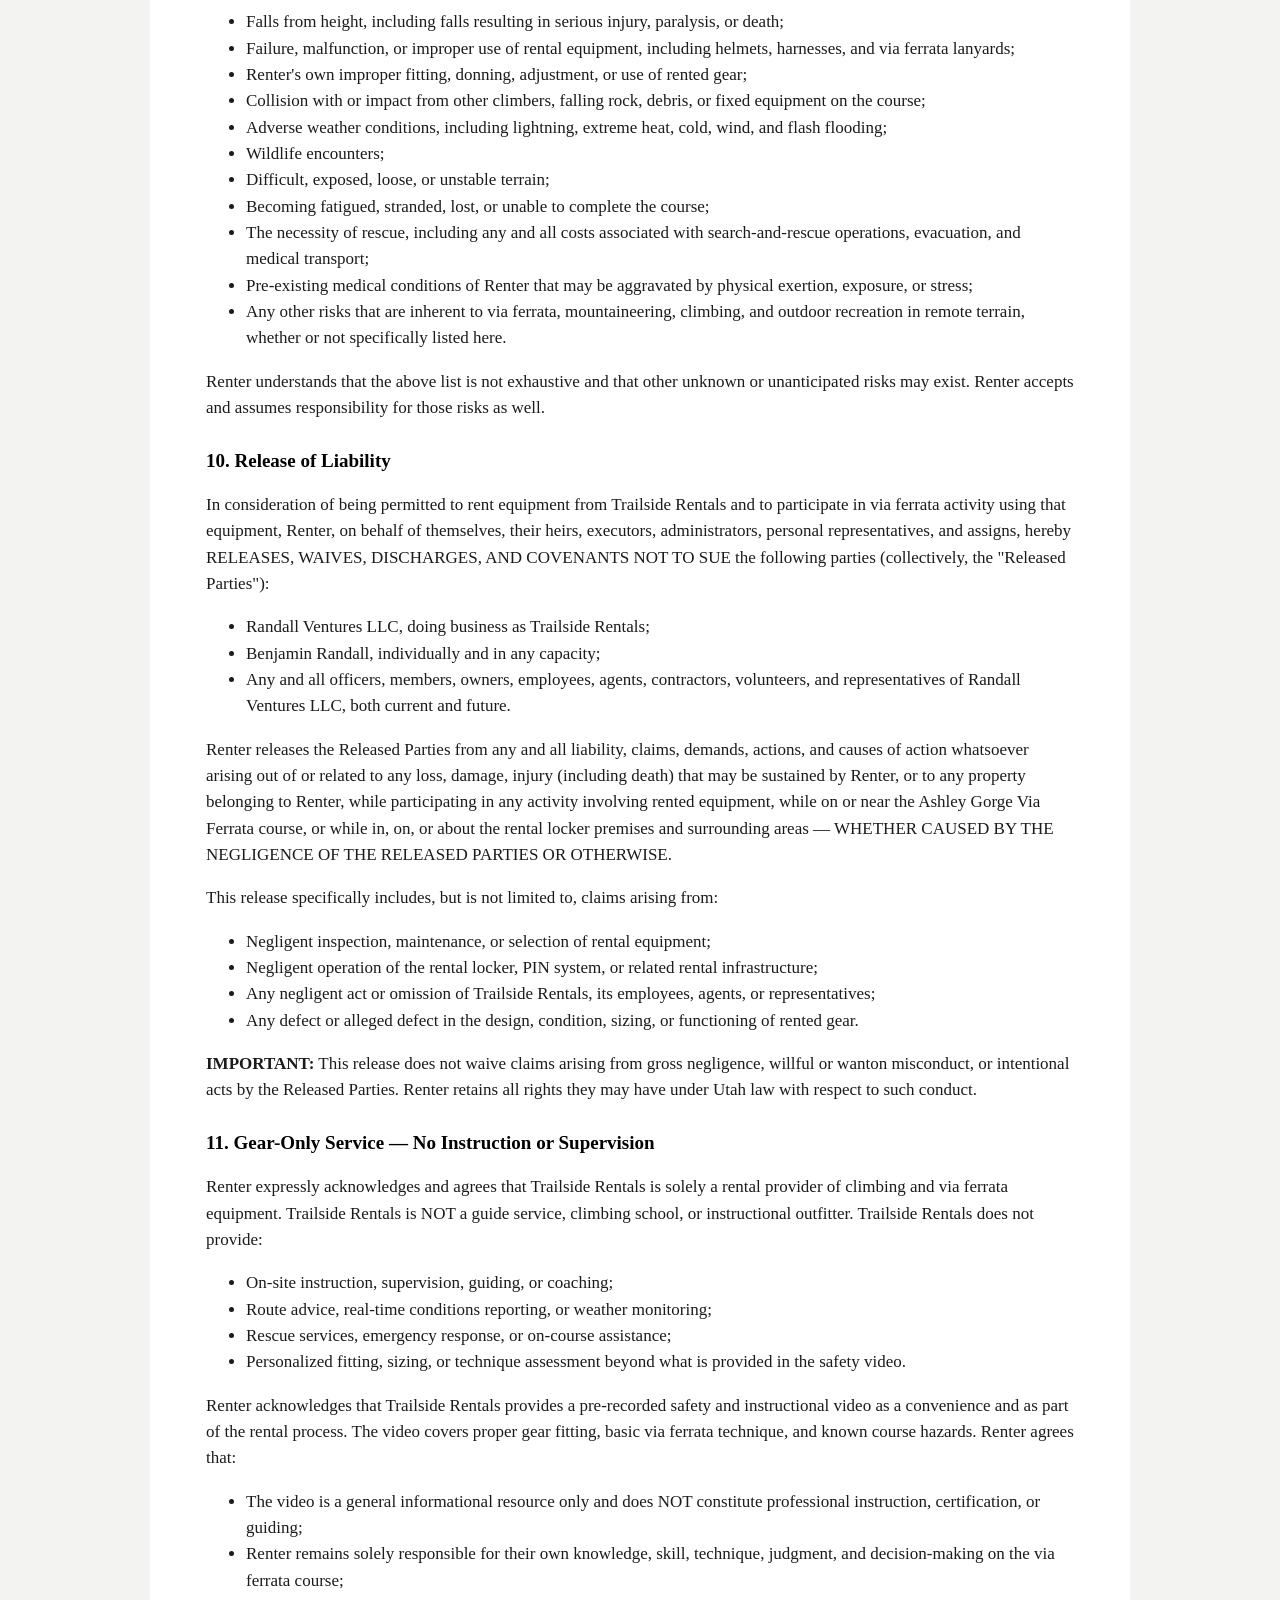
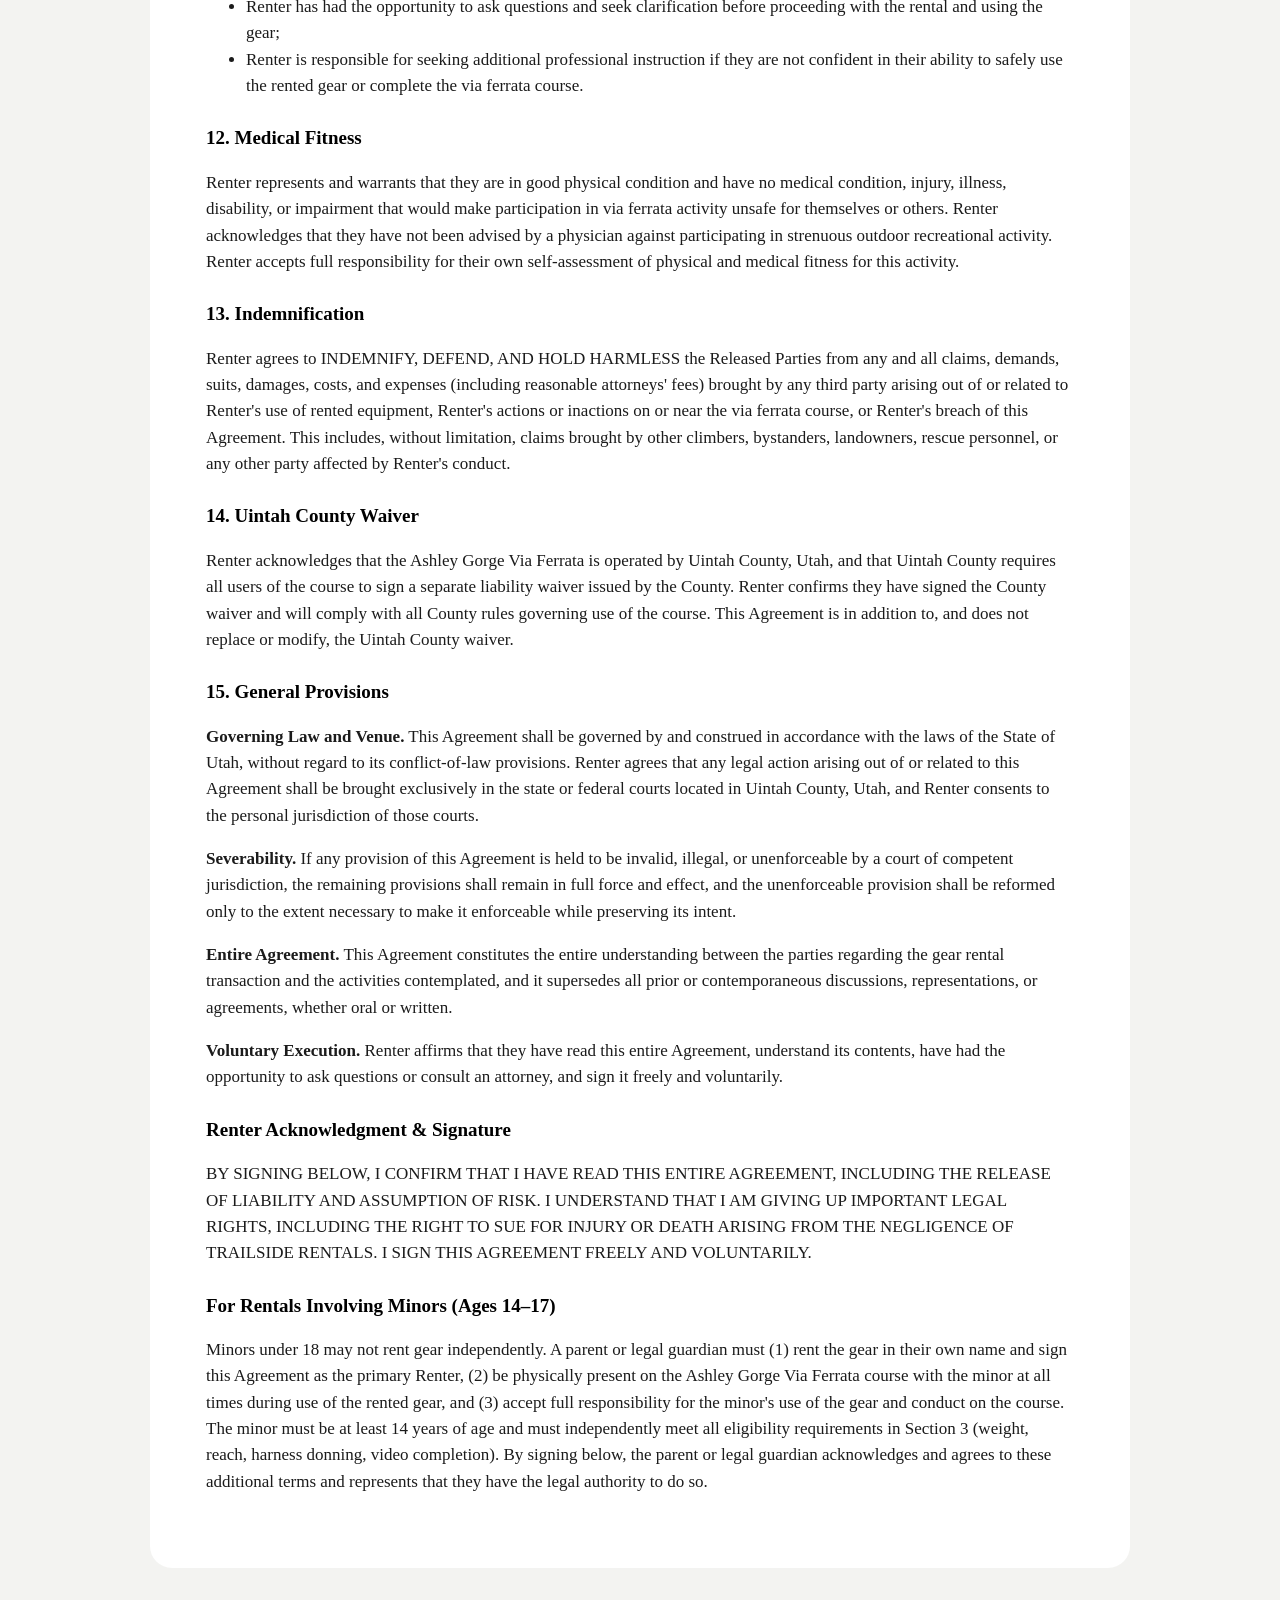
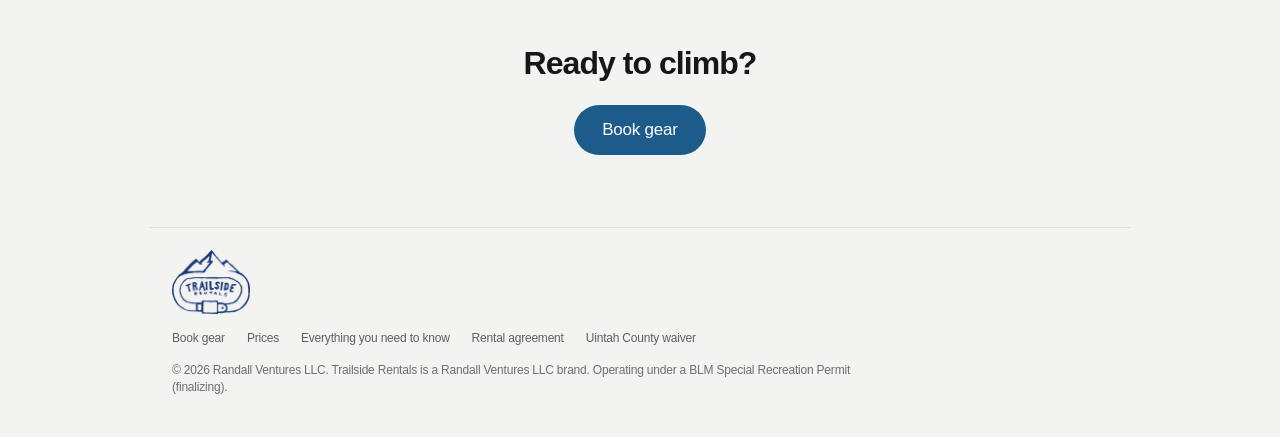
==== commit 03a7c7da: "Use Ben's hand-drawn carabiner logo: header (white on dark sections), footer, booking bar, favicon a" ====
--- a/ridgeline-rentals-web/agreement.html
+++ b/ridgeline-rentals-web/agreement.html
@@ -19,7 +19,8 @@
   <header class="h-nav" id="h-nav">
     <div class="h-nav__in">
       <a class="h-brand" href="index.html" aria-label="Trailside Rentals home">
-        <svg viewBox="0 0 220 100" aria-hidden="true"><g fill="none" stroke="currentColor" stroke-width="2.6" stroke-linecap="round" stroke-linejoin="round"><path d="M3 46 L24 31 L32 35 L48 19 L56 24 L72 9 L81 13"/><path d="M81 13 H111 M81 18 H111 M81 18 L86 13 L91 18 L96 13 L101 18 L106 13 L111 18"/><path d="M111 13 L118 6 L132 20 L142 16 L160 30 L170 26 L189 40 L198 37 L217 46"/></g><text x="110" y="86" text-anchor="middle" font-family="Oswald, Arial Narrow, sans-serif" font-weight="700" font-size="47" letter-spacing="1.2" fill="currentColor">TRAILSIDE</text><text x="111" y="99" text-anchor="middle" font-family="Work Sans, sans-serif" font-weight="600" font-size="10" letter-spacing="5.4" fill="currentColor">RENTALS</text></svg>
+        <img class="h-brand__logo h-brand__logo--ink" src="assets/logo/trailside-logo.png" width="640" height="525" alt="" />
+        <img class="h-brand__logo h-brand__logo--white" src="assets/logo/trailside-logo-white.png" width="640" height="525" alt="" />
       </a>
       <nav class="h-links" aria-label="Main">
         <a href="index.html#location">Location</a>
@@ -58,6 +59,8 @@
   </main>
   <footer class="h-foot">
     <div class="wrap h-foot__in">
+      <img class="h-foot__logo h-foot__logo--white" src="assets/logo/trailside-logo-white.png" width="640" height="525" alt="Trailside Rentals" loading="lazy" />
+      <img class="h-foot__logo h-foot__logo--ink" src="assets/logo/trailside-logo.png" width="640" height="525" alt="Trailside Rentals" loading="lazy" />
       <nav aria-label="Footer">
         <a href="book.html">Book gear</a><a href="index.html#prices">Prices</a><a href="info.html">Everything you need to know</a><a href="agreement.html">Rental agreement</a><a href="https://www.ashleygorgeviaferrata.com/waiver" target="_blank" rel="noopener">Uintah County waiver</a>
       </nav>
--- a/ridgeline-rentals-web/css/apple.css
+++ b/ridgeline-rentals-web/css/apple.css
@@ -296,3 +296,4 @@
 @media (max-width: 380px) { .seg--4 button { font-size: 13px; } }
 /* keep the step slide-in from widening the page on phones */
 .a-main { overflow-x: clip; }
+.a-top__logo img { height: 30px; width: auto; display: block; }
--- a/ridgeline-rentals-web/css/home.css
+++ b/ridgeline-rentals-web/css/home.css
@@ -441,3 +441,16 @@
   .a-doc td:first-child, .a-doc th:first-child { min-width: 0; overflow-wrap: break-word; }
   .h-inner main { overflow-x: clip; }
 }
+
+/* ---------- logo (Nov 17) ---------- */
+.h-brand { align-items: center; }
+.h-page .h-brand__logo { height: 50px; width: auto; display: block; }
+.h-page .h-brand__logo--white { display: none; }
+.h-page .h-nav.is-dark .h-brand__logo--ink { display: none; }
+.h-page .h-nav.is-dark .h-brand__logo--white { display: block; }
+.h-page .h-foot__logo { height: 64px; width: auto; margin-bottom: 16px; display: block; }
+.h-page .h-foot__logo--ink { display: none; }
+.h-page.h-inner .h-foot__logo--white { display: none; }
+.h-page.h-inner .h-foot__logo--ink { display: block; }
+@media (min-width: 761px) { :root { --nav-h: 60px; } }
+@media (max-width: 760px) { .h-page .h-brand__logo { height: 40px; } .h-page .h-foot__logo { height: 52px; } }
